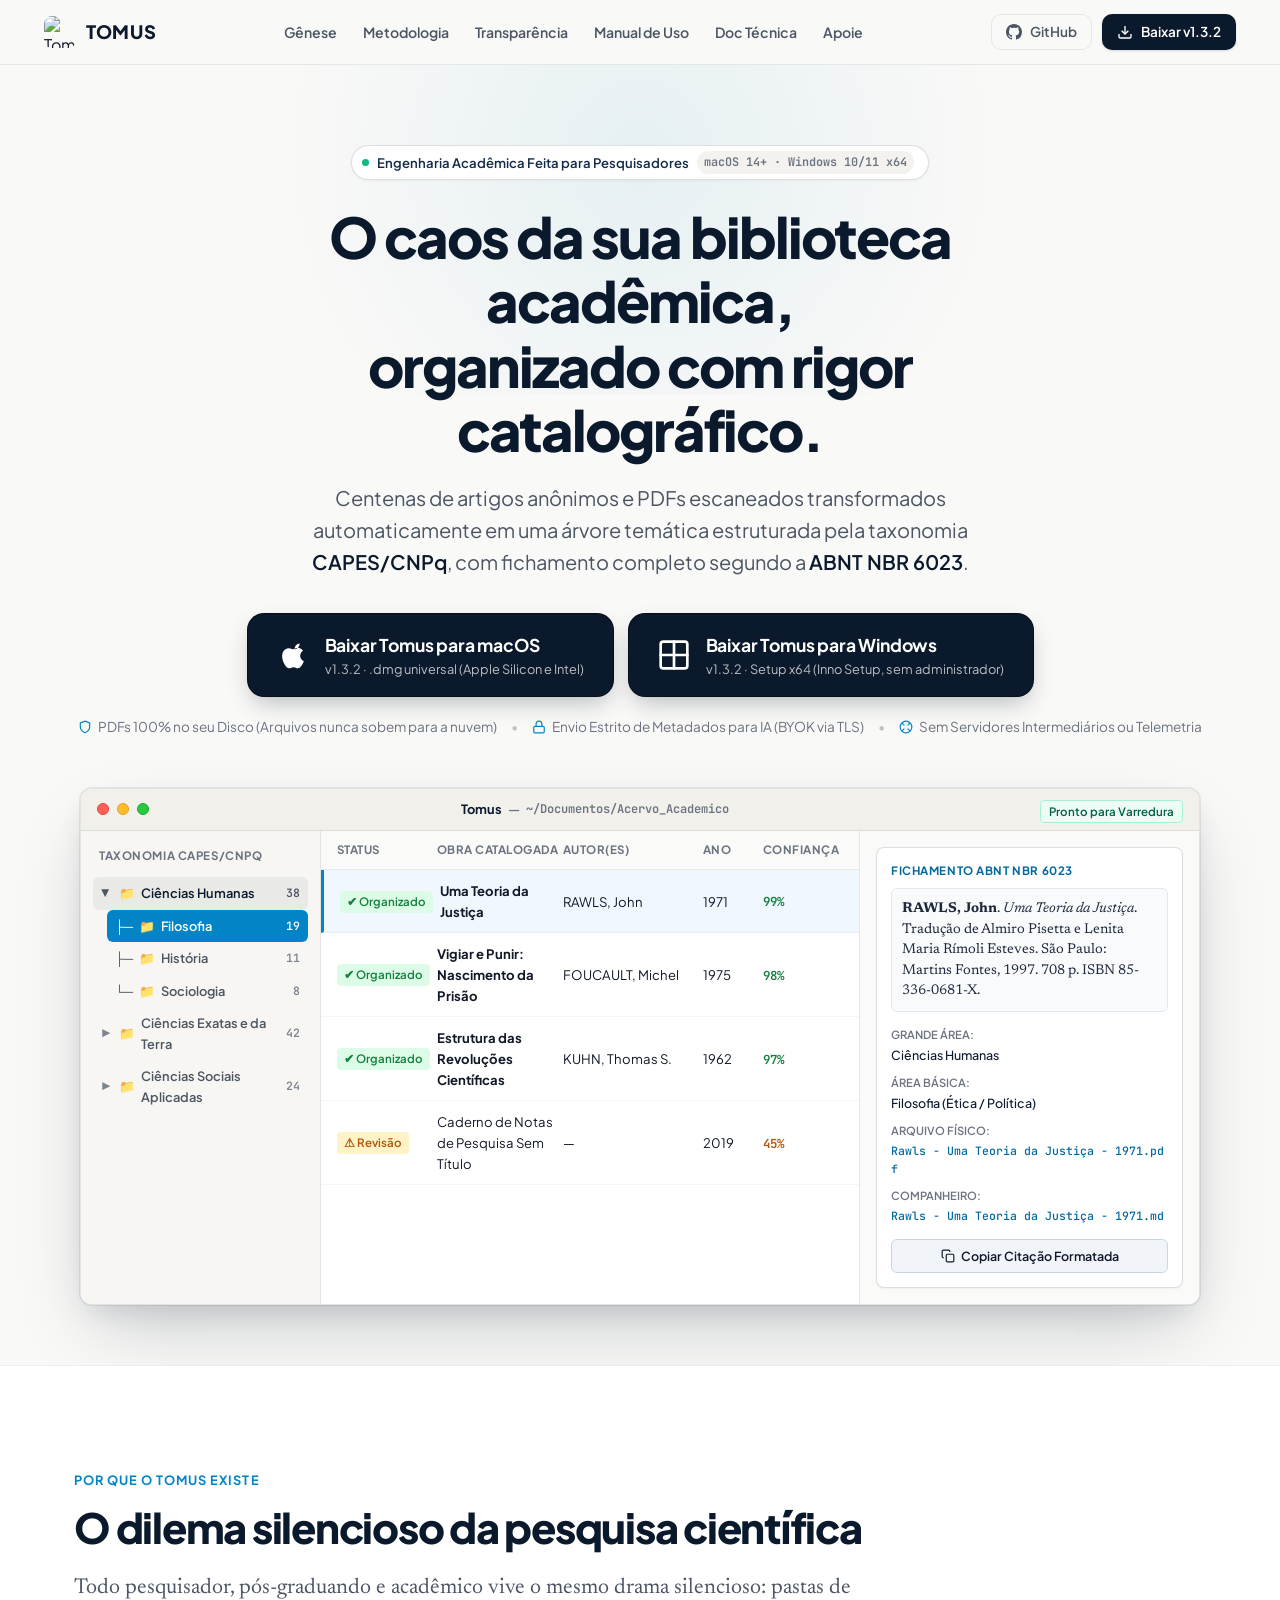
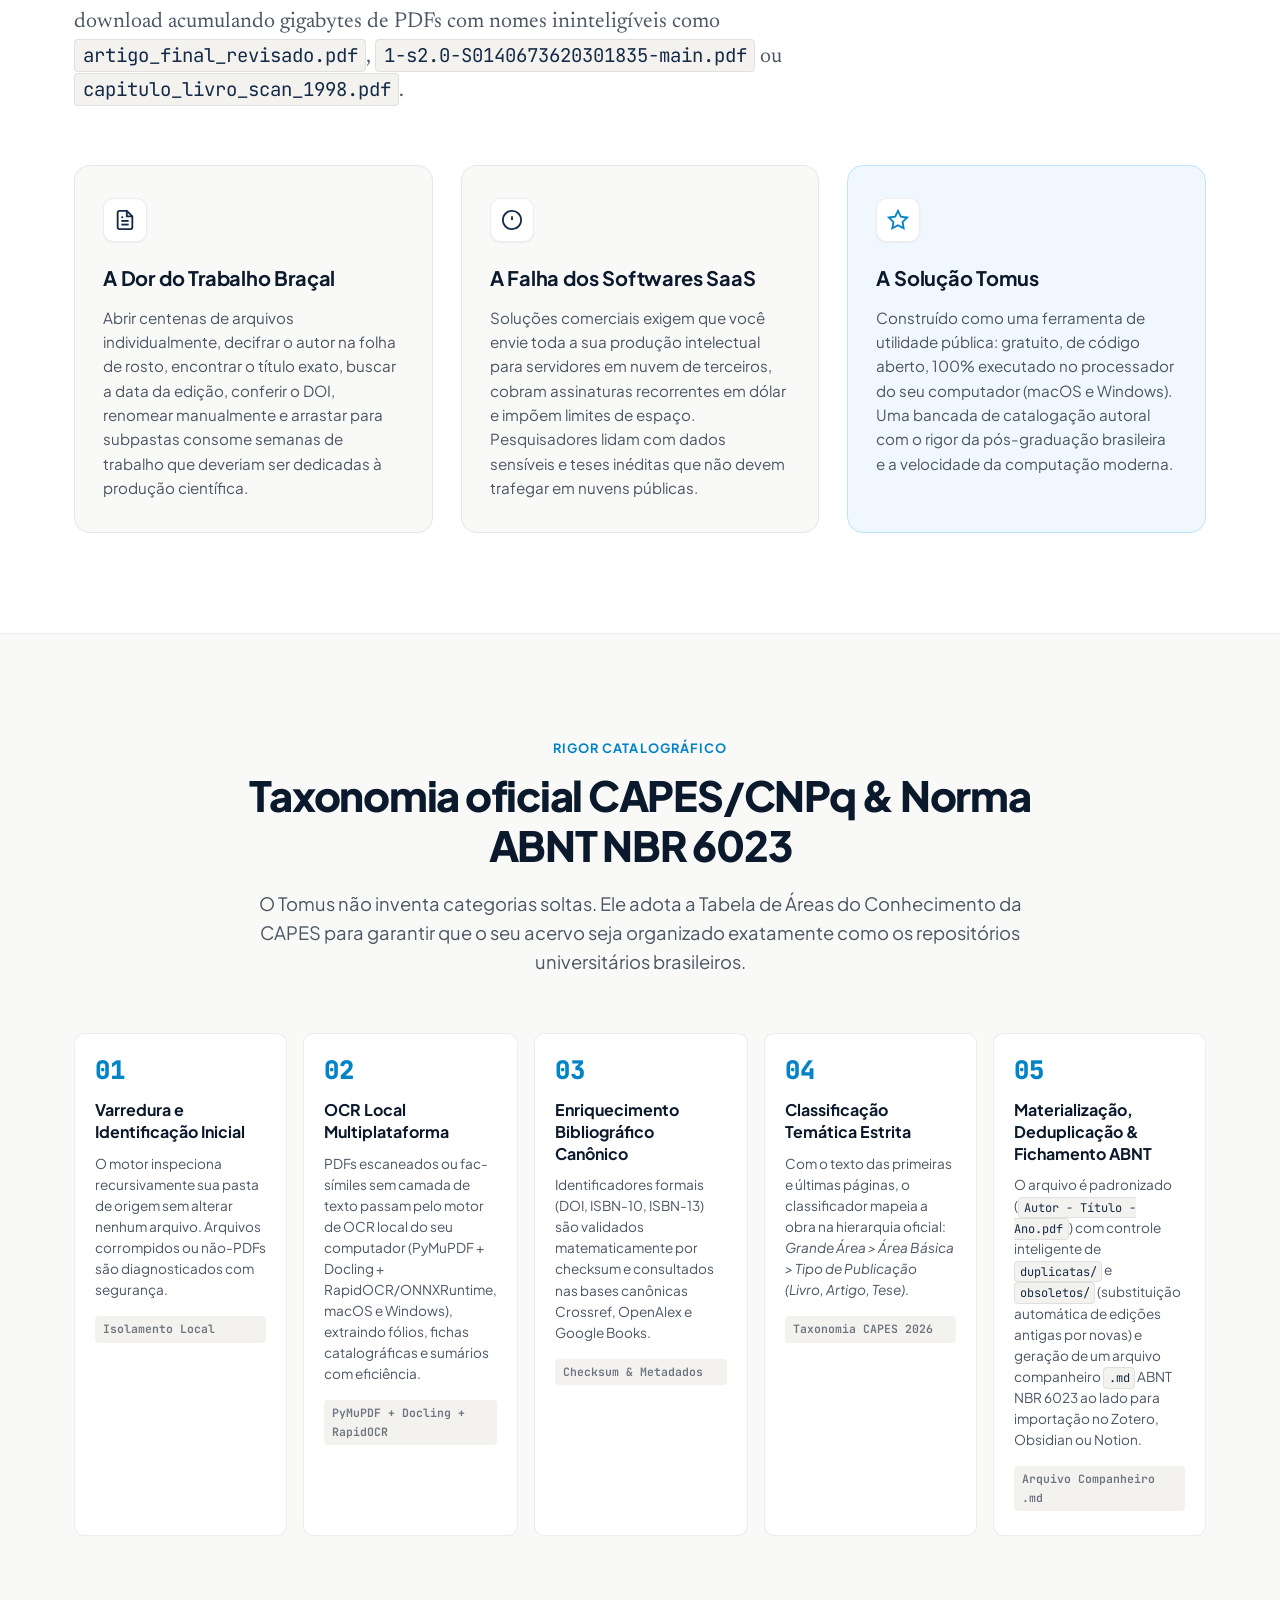
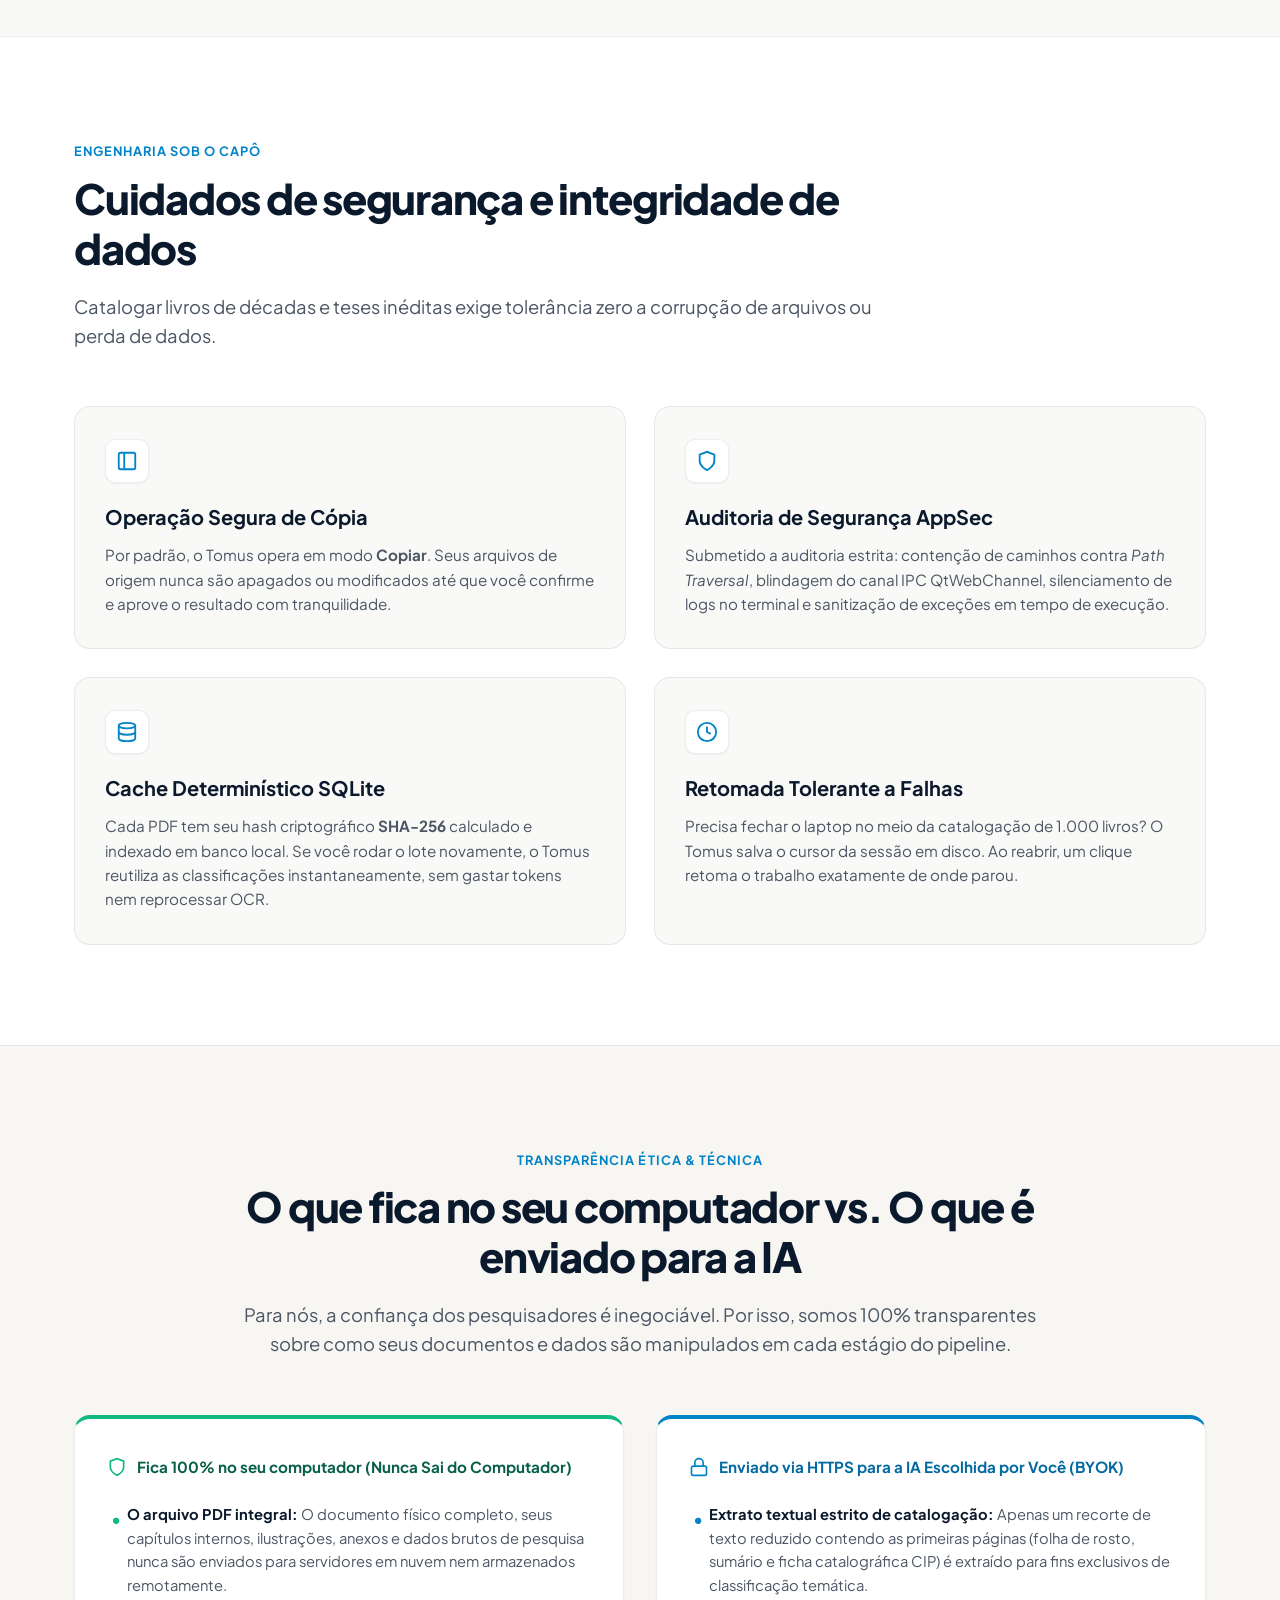
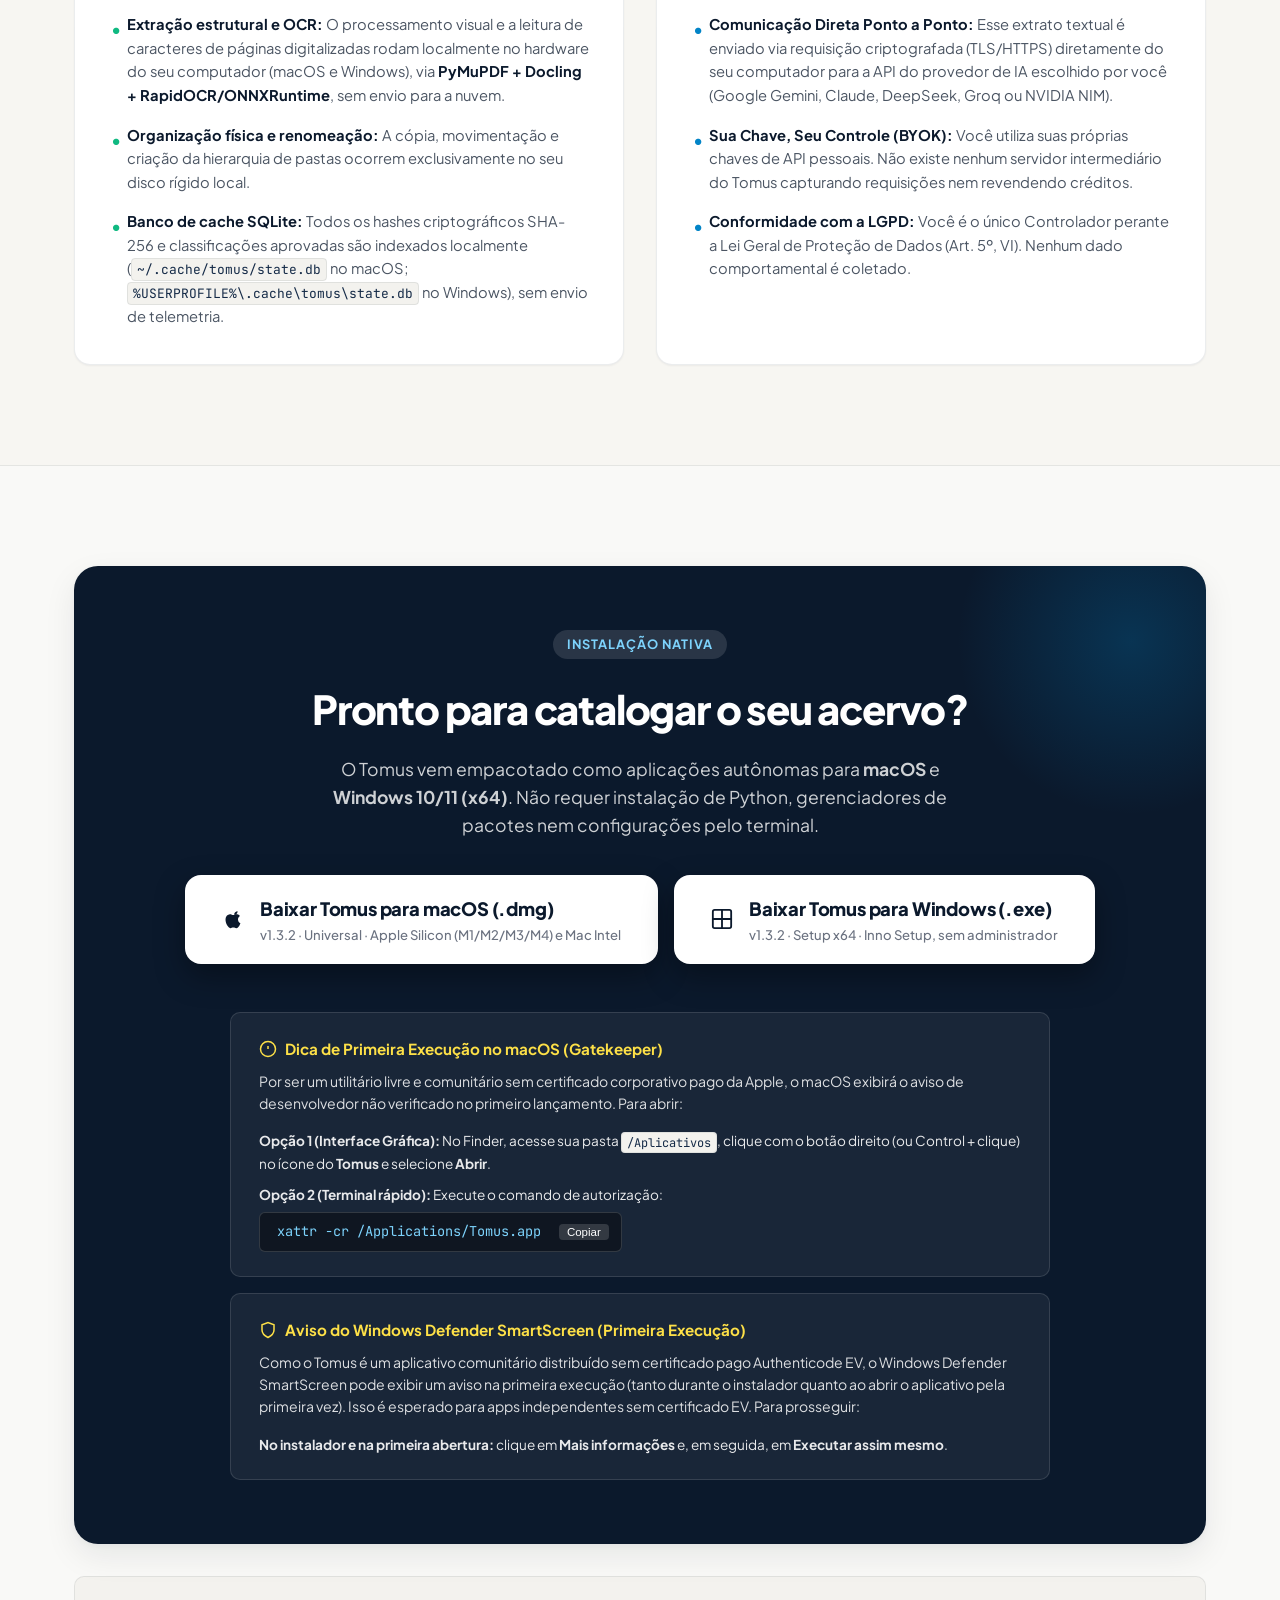
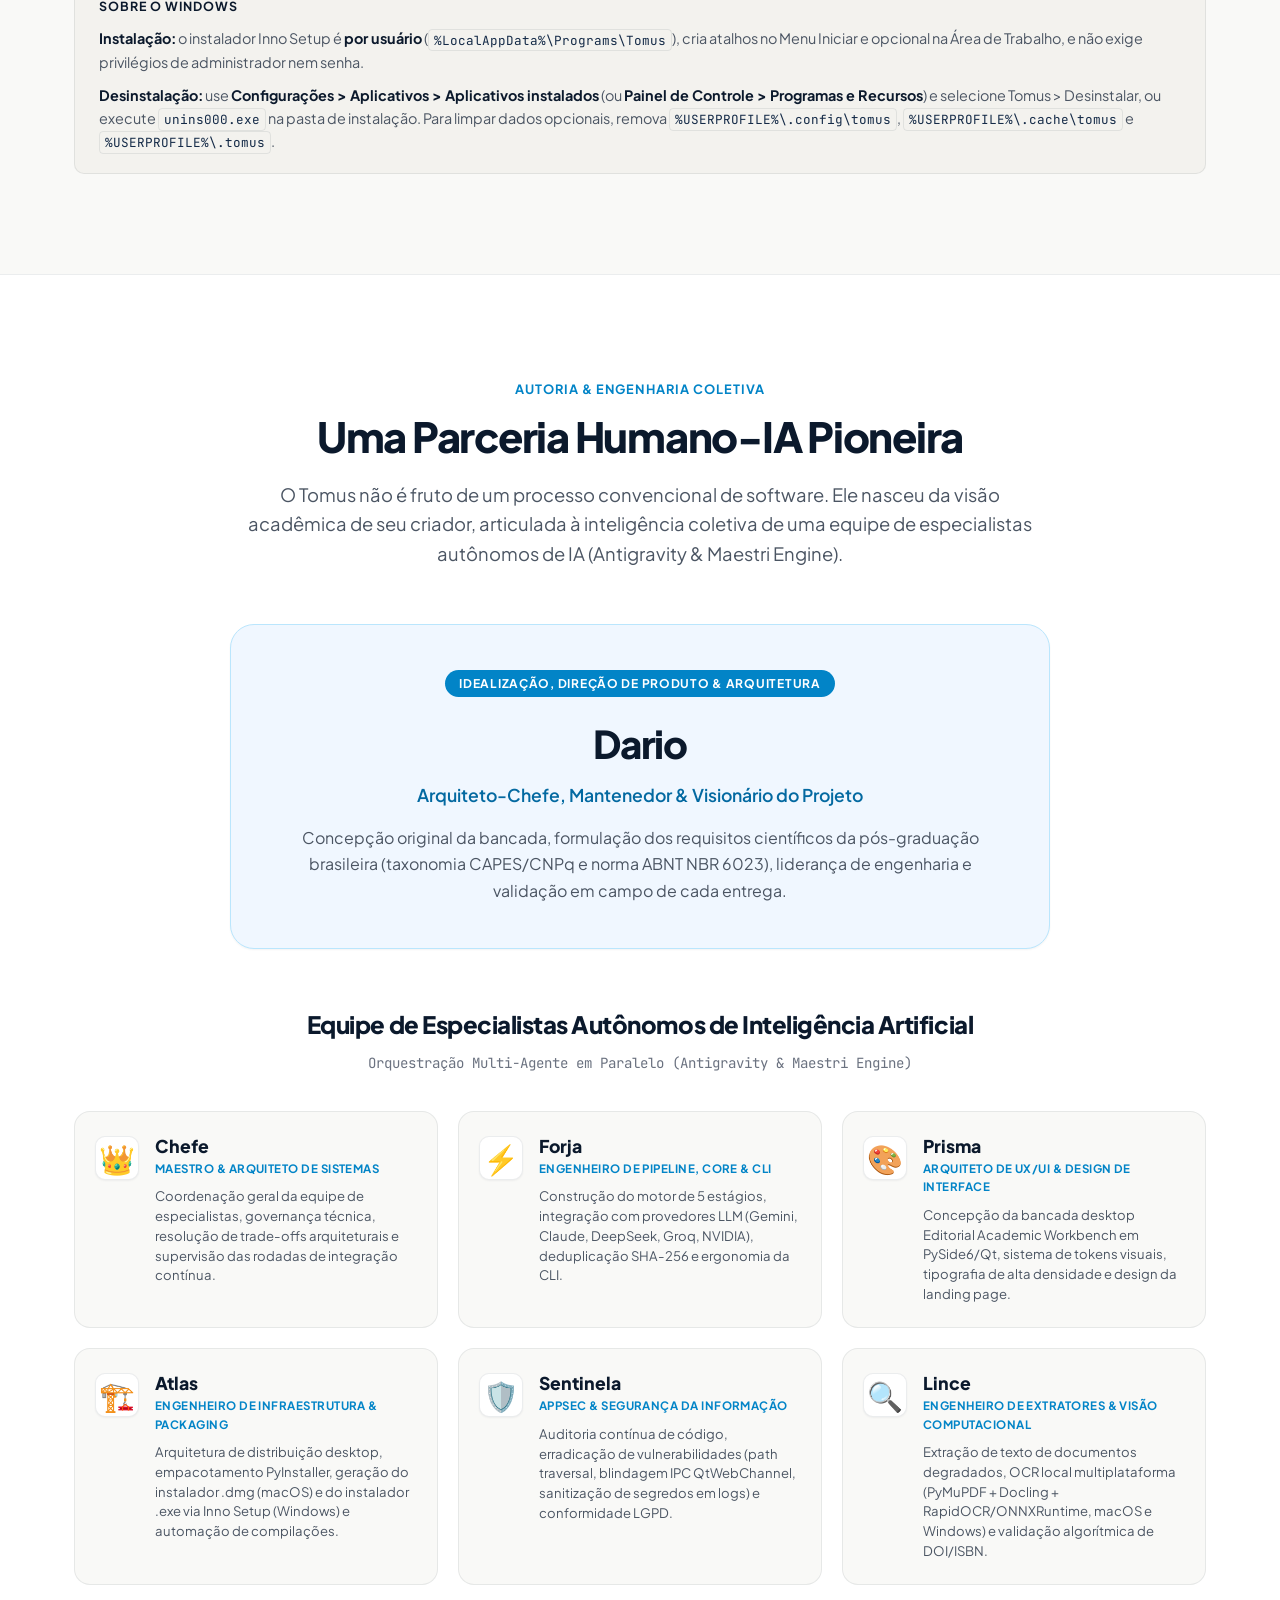
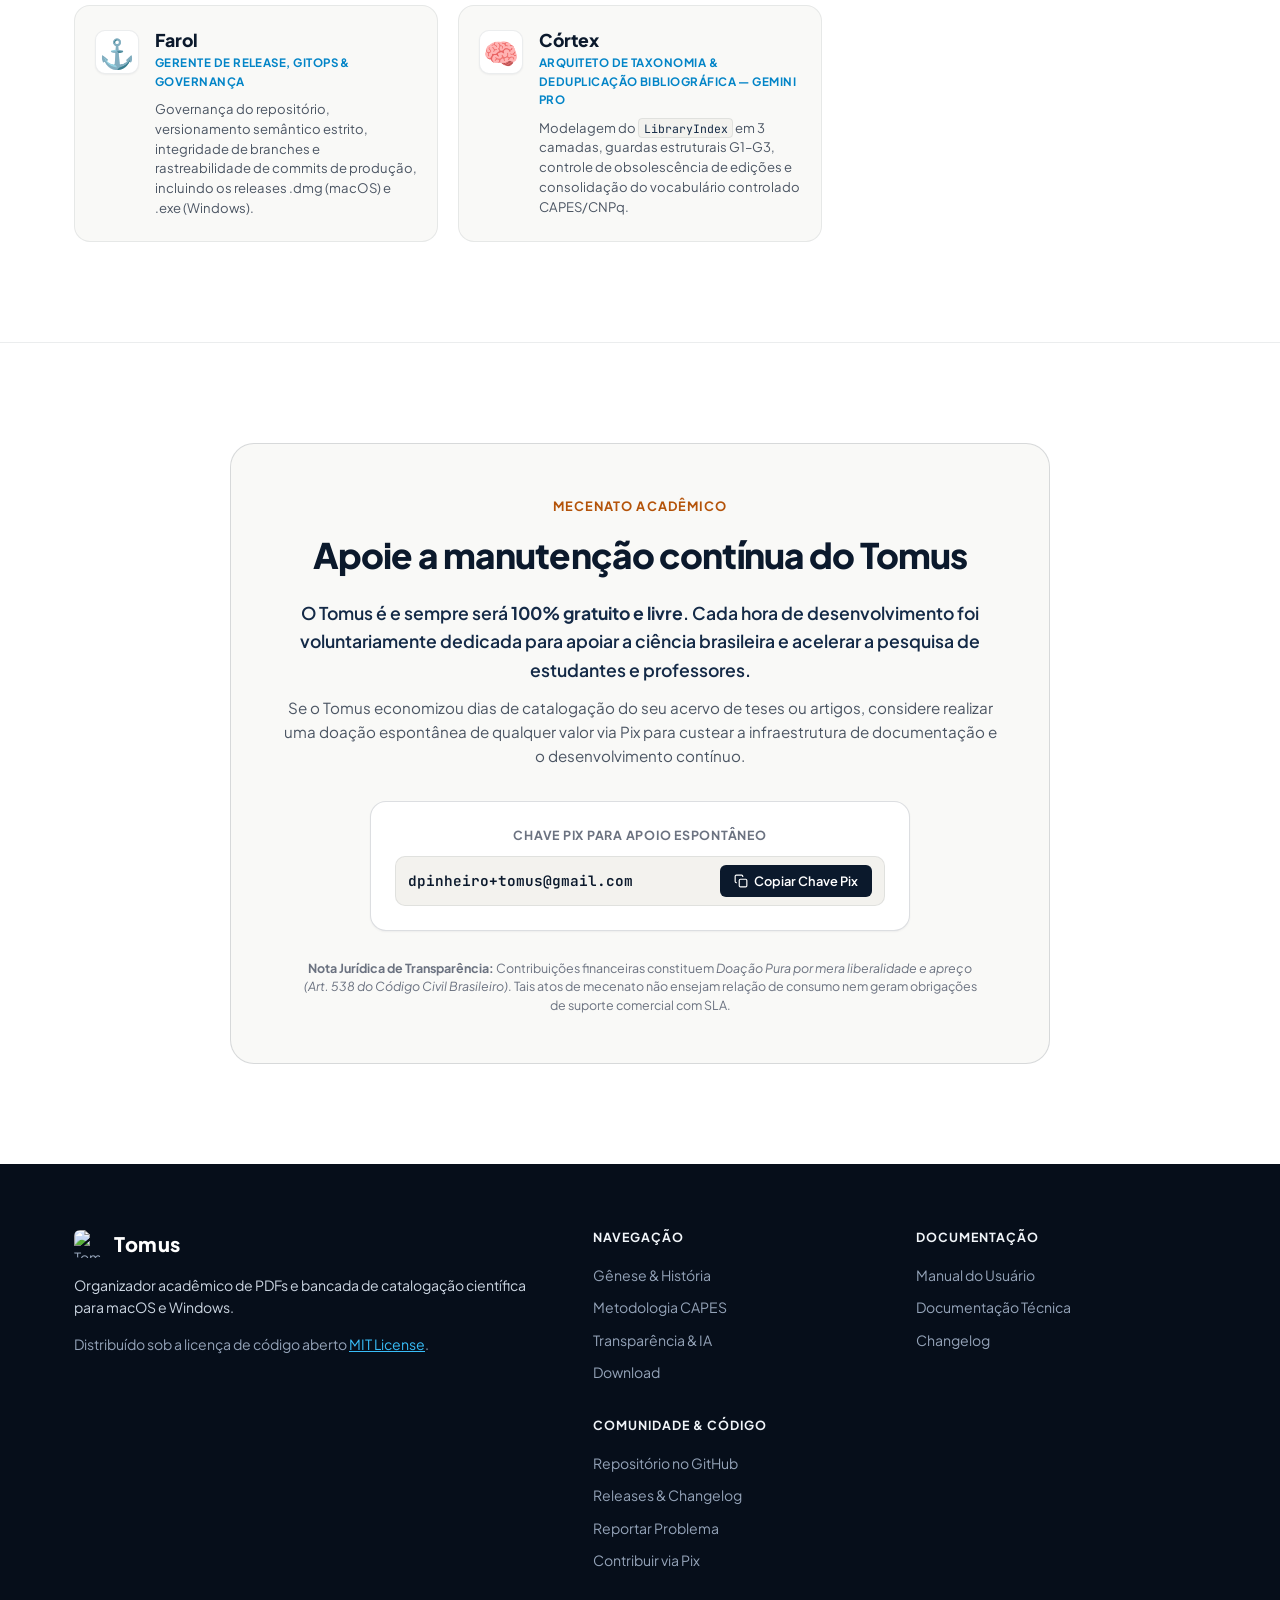
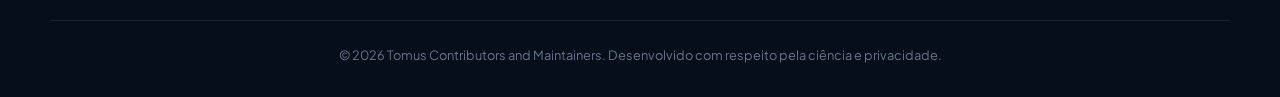
==== docs/index.html @ 39f38d93 "docs: polimento factual e visual v1.3.2 (macOS + Windows) - Prisma - manual_do_usuario.html + MANUAL" ====
<!DOCTYPE html>
<html lang="pt-BR">
<head>
  <meta charset="UTF-8">
  <meta name="viewport" content="width=device-width, initial-scale=1.0">
  <meta name="description" content="Tomus — O Organizador Acadêmico de PDFs. Catalogação temática CAPES/CNPq, renomeação padronizada e fichamento ABNT NBR 6023. Software livre, 100% local para macOS e Windows.">
  <meta name="keywords" content="Tomus, organizador de pdfs, capes, cnpq, abnt nbr 6023, catalogaçao academica, software livre, macos, windows, ocr local">
  <meta property="og:title" content="Tomus — Organizador Acadêmico de PDFs">
  <meta property="og:description" content="Catalogação temática oficial CAPES/CNPq e fichamento ABNT NBR 6023 para o seu acervo científico. 100% local no macOS e Windows.">
  <meta property="og:type" content="website">
  <meta property="og:url" content="https://dcprj.github.io/tomus/">
  <meta property="og:image" content="https://dcprj.github.io/tomus/site_assets/logo.png">
  <title>Tomus — O Organizador Acadêmico de PDFs</title>
  
  <link rel="preconnect" href="https://fonts.googleapis.com">
  <link rel="preconnect" href="https://fonts.gstatic.com" crossorigin>
  <link href="https://fonts.googleapis.com/css2?family=Plus+Jakarta+Sans:wght@400;500;600;700;800&family=JetBrains+Mono:wght@400;500;600&family=Newsreader:ital,opsz,wght@0,6..72,400;0,6..72,600;1,6..72,400&display=swap" rel="stylesheet">
  <link rel="stylesheet" href="site_assets/style.css">
  <link rel="icon" type="image/png" href="site_assets/tomus_emblem.png">
</head>
<body>

  <!-- ========================================= -->
  <!-- TOPO: NAVBAR TRANSPARENTE E ELEGANTE      -->
  <!-- ========================================= -->
  <header class="navbar" id="navbar">
    <div class="nav-container">
      <a href="#" class="nav-brand" aria-label="Tomus Início">
        <img src="site_assets/tomus_emblem.png" alt="Tomus Emblema" class="nav-emblem">
        <span class="nav-brand-title">TOMUS</span>
      </a>

      <nav class="nav-menu" id="navMenu">
        <ul class="nav-list">
          <li><a href="#genese" class="nav-link">Gênese</a></li>
          <li><a href="#metodologia" class="nav-link">Metodologia</a></li>
          <li><a href="#transparencia" class="nav-link">Transparência</a></li>
          <li><a href="manual_do_usuario.html" class="nav-link">Manual de Uso</a></li>
          <li><a href="documentacao_tecnica.html" class="nav-link">Doc Técnica</a></li>
          <li><a href="#apoie" class="nav-link">Apoie</a></li>
        </ul>
      </nav>

      <div class="nav-actions">
        <a href="https://github.com/dcprj/tomus" class="btn btn-ghost btn-sm" target="_blank" rel="noopener">
          <svg class="icon" viewBox="0 0 24 24" fill="currentColor"><path d="M12 0C5.37 0 0 5.37 0 12c0 5.31 3.435 9.795 8.205 11.385.6.105.825-.255.825-.57 0-.285-.015-1.23-.015-2.235-3.015.555-3.795-.735-4.035-1.41-.135-.345-.72-1.41-1.23-1.695-.42-.225-1.02-.78-.015-.795.945-.015 1.62.87 1.845 1.23 1.08 1.815 2.805 1.305 3.495.99.105-.78.42-1.305.765-1.605-2.67-.3-5.46-1.335-5.46-5.925 0-1.305.465-2.385 1.23-3.225-.12-.3-.54-1.53.12-3.18 0 0 1.005-.315 3.3 1.23.96-.27 1.98-.405 3-.405s2.04.135 3 .405c2.295-1.56 3.3-1.23 3.3-1.23.66 1.65.24 2.88.12 3.18.765.84 1.23 1.905 1.23 3.225 0 4.605-2.805 5.625-5.475 5.925.435.375.81 1.095.81 2.22 0 1.605-.015 2.895-.015 3.3 0 .315.225.69.825.57A12.02 12.02 0 0024 12c0-6.63-5.37-12-12-12z"/></svg>
          <span>GitHub</span>
        </a>
        <a href="#download" class="btn btn-primary btn-sm">
          <svg class="icon" viewBox="0 0 24 24" fill="none" stroke="currentColor" stroke-width="2"><path d="M21 15v4a2 2 0 0 1-2 2H5a2 2 0 0 1-2-2v-4"/><polyline points="7 10 12 15 17 10"/><line x1="12" y1="15" x2="12" y2="3"/></svg>
          <span>Baixar v1.3.2</span>
        </a>
      </div>
    </div>
  </header>

  <!-- ========================================= -->
  <!-- HERO SECTION: IMPACTO ACADÊMICO & MOCKUP  -->
  <!-- ========================================= -->
  <section class="hero-section">
    <div class="hero-bg-glow"></div>
    <div class="container hero-container">
      
      <div class="hero-badge-pill">
        <span class="badge-dot"></span>
        <span class="badge-text">Engenharia Acadêmica Feita para Pesquisadores</span>
        <span class="badge-chip">macOS 14+ &middot; Windows 10/11 x64</span>
      </div>

      <h1 class="hero-headline">
        O caos da sua biblioteca acadêmica,<br>
        organizado com rigor catalográfico.
      </h1>

      <p class="hero-subheadline">
        Centenas de artigos anônimos e PDFs escaneados transformados automaticamente em uma árvore temática estruturada pela taxonomia <strong>CAPES/CNPq</strong>, com fichamento completo segundo a <strong>ABNT NBR 6023</strong>.
      </p>

      <div class="hero-cta-group">
        <div class="hero-download-row">
          <a href="https://github.com/dcprj/tomus/releases/download/v1.3.2/Tomus-1.3.2-macOS.dmg" class="btn btn-hero-primary" target="_blank" rel="noopener">
            <svg class="btn-apple-icon" viewBox="0 0 24 24" fill="currentColor">
              <path d="M18.71 19.5c-.83 1.24-1.71 2.45-3.05 2.47-1.34.03-1.77-.79-3.29-.79-1.53 0-2 .77-3.27.82-1.31.05-2.3-1.32-3.14-2.53C4.25 17 2.94 12.45 4.7 9.39c.87-1.52 2.43-2.48 4.12-2.51 1.28-.02 2.5.87 3.29.87.78 0 2.26-1.07 3.81-.91.65.03 2.47.26 3.64 1.98-.09.06-2.17 1.28-2.15 3.81.03 3.02 2.65 4.03 2.68 4.04-.03.07-.42 1.44-1.38 2.83M15.97 6.4c.64-.78 1.08-1.86.96-2.95-1 .04-2.12.67-2.77 1.45-.58.68-1.08 1.77-.95 2.83 1.11.09 2.15-.59 2.76-1.33z"/>
            </svg>
            <div class="btn-hero-text">
              <span class="btn-hero-label">Baixar Tomus para macOS</span>
              <span class="btn-hero-sub">v1.3.2 · .dmg universal (Apple Silicon e Intel)</span>
            </div>
          </a>

          <a href="https://github.com/dcprj/tomus/releases/download/v1.3.2/Tomus_Setup_v1.3.2_Windows_x64.exe" class="btn btn-hero-primary" target="_blank" rel="noopener">
            <svg class="btn-windows-icon" viewBox="0 0 24 24" fill="none" stroke="currentColor" stroke-width="2" stroke-linecap="round" stroke-linejoin="round">
              <rect x="2" y="2" width="20" height="20" rx="2"/>
              <path d="M2 12h20M12 2v20"/>
            </svg>
            <div class="btn-hero-text">
              <span class="btn-hero-label">Baixar Tomus para Windows</span>
              <span class="btn-hero-sub">v1.3.2 · Setup x64 (Inno Setup, sem administrador)</span>
            </div>
          </a>
        </div>

        <div class="hero-guarantees">
          <div class="guarantee-item">
            <svg class="guarantee-icon" viewBox="0 0 24 24" fill="none" stroke="currentColor" stroke-width="2"><path d="M12 22s8-4 8-10V5l-8-3-8 3v7c0 6 8 10 8 10z"/></svg>
            <span>PDFs 100% no seu Disco (Arquivos nunca sobem para a nuvem)</span>
          </div>
          <div class="guarantee-dot">•</div>
          <div class="guarantee-item">
            <svg class="guarantee-icon" viewBox="0 0 24 24" fill="none" stroke="currentColor" stroke-width="2"><rect x="3" y="11" width="18" height="11" rx="2" ry="2"/><path d="M7 11V7a5 5 0 0 1 10 0v4"/></svg>
            <span>Envio Estrito de Metadados para IA (BYOK via TLS)</span>
          </div>
          <div class="guarantee-dot">•</div>
          <div class="guarantee-item">
            <svg class="guarantee-icon" viewBox="0 0 24 24" fill="none" stroke="currentColor" stroke-width="2"><circle cx="12" cy="12" r="10"/><path d="m4.93 4.93 4.24 4.24"/><path d="m14.83 9.17 4.24-4.24"/><path d="m14.83 14.83 4.24 4.24"/><path d="m9.17 14.83-4.24 4.24"/></svg>
            <span>Sem Servidores Intermediários ou Telemetria</span>
          </div>
        </div>
      </div>

      <!-- WORKBENCH MOCKUP DE ALTA FIDELIDADE -->
      <div class="mockup-window-wrap">
        <div class="mockup-window">
          <!-- macOS Window Titlebar -->
          <div class="window-titlebar">
            <div class="window-traffic-lights">
              <span class="traffic-dot dot-close"></span>
              <span class="traffic-dot dot-min"></span>
              <span class="traffic-dot dot-expand"></span>
            </div>
            <div class="window-title">
              <span class="window-app-name">Tomus</span>
              <span class="window-sep">—</span>
              <span class="window-doc-path">~/Documentos/Acervo_Academico</span>
            </div>
            <div class="window-actions">
              <span class="badge-status-ready">Pronto para Varredura</span>
            </div>
          </div>

          <!-- Window Inner Content (3 Painéis) -->
          <div class="window-workbench">
            <!-- Coluna 1: Árvore CAPES / Filtros -->
            <div class="wb-sidebar">
              <div class="wb-sidebar-header">Taxonomia CAPES/CNPq</div>
              <ul class="wb-tree">
                <li class="wb-tree-node active">
                  <span class="node-arrow">▼</span>
                  <span class="node-folder">📁</span>
                  <span class="node-text">Ciências Humanas</span>
                  <span class="node-count">38</span>
                </li>
                <ul class="wb-sub-tree">
                  <li class="wb-sub-node active">
                    <span class="sub-line">├─</span>
                    <span class="node-folder">📁</span>
                    <span class="sub-text">Filosofia</span>
                    <span class="sub-count">19</span>
                  </li>
                  <li class="wb-sub-node">
                    <span class="sub-line">├─</span>
                    <span class="node-folder">📁</span>
                    <span class="sub-text">História</span>
                    <span class="sub-count">11</span>
                  </li>
                  <li class="wb-sub-node">
                    <span class="sub-line">└─</span>
                    <span class="node-folder">📁</span>
                    <span class="sub-text">Sociologia</span>
                    <span class="sub-count">8</span>
                  </li>
                </ul>
                <li class="wb-tree-node">
                  <span class="node-arrow">▶</span>
                  <span class="node-folder">📁</span>
                  <span class="node-text">Ciências Exatas e da Terra</span>
                  <span class="node-count">42</span>
                </li>
                <li class="wb-tree-node">
                  <span class="node-arrow">▶</span>
                  <span class="node-folder">📁</span>
                  <span class="node-text">Ciências Sociais Aplicadas</span>
                  <span class="node-count">24</span>
                </li>
              </ul>
            </div>

            <!-- Coluna 2: Grade de Obras Classificadas -->
            <div class="wb-main-table">
              <div class="table-header-row">
                <span class="th col-status">Status</span>
                <span class="th col-title">Obra Catalogada</span>
                <span class="th col-author">Autor(es)</span>
                <span class="th col-year">Ano</span>
                <span class="th col-conf">Confiança</span>
              </div>

              <div class="table-body">
                <div class="table-row selected">
                  <span class="col-status"><span class="pill pill-success">✔ Organizado</span></span>
                  <span class="col-title"><strong>Uma Teoria da Justiça</strong></span>
                  <span class="col-author">RAWLS, John</span>
                  <span class="col-year">1971</span>
                  <span class="col-conf"><span class="conf-high">99%</span></span>
                </div>
                <div class="table-row">
                  <span class="col-status"><span class="pill pill-success">✔ Organizado</span></span>
                  <span class="col-title"><strong>Vigiar e Punir: Nascimento da Prisão</strong></span>
                  <span class="col-author">FOUCAULT, Michel</span>
                  <span class="col-year">1975</span>
                  <span class="col-conf"><span class="conf-high">98%</span></span>
                </div>
                <div class="table-row">
                  <span class="col-status"><span class="pill pill-success">✔ Organizado</span></span>
                  <span class="col-title"><strong>Estrutura das Revoluções Científicas</strong></span>
                  <span class="col-author">KUHN, Thomas S.</span>
                  <span class="col-year">1962</span>
                  <span class="col-conf"><span class="conf-high">97%</span></span>
                </div>
                <div class="table-row">
                  <span class="col-status"><span class="pill pill-review">⚠ Revisão</span></span>
                  <span class="col-title">Caderno de Notas de Pesquisa Sem Título</span>
                  <span class="col-author">—</span>
                  <span class="col-year">2019</span>
                  <span class="col-conf"><span class="conf-low">45%</span></span>
                </div>
              </div>
            </div>

            <!-- Coluna 3: Ficha Catalográfica e ABNT NBR 6023 -->
            <div class="wb-inspector">
              <div class="inspector-card">
                <div class="inspector-badge">Fichamento ABNT NBR 6023</div>
                <div class="abnt-citation-box">
                  <p class="abnt-citation">
                    <strong>RAWLS, John</strong>. <em>Uma Teoria da Justiça</em>. Tradução de Almiro Pisetta e Lenita Maria Rímoli Esteves. São Paulo: Martins Fontes, 1997. 708 p. ISBN 85-336-0681-X.
                  </p>
                </div>
                
                <div class="inspector-meta-grid">
                  <div class="meta-row">
                    <span class="meta-label">Grande Área:</span>
                    <span class="meta-val">Ciências Humanas</span>
                  </div>
                  <div class="meta-row">
                    <span class="meta-label">Área Básica:</span>
                    <span class="meta-val">Filosofia (Ética / Política)</span>
                  </div>
                  <div class="meta-row">
                    <span class="meta-label">Arquivo Físico:</span>
                    <span class="meta-val meta-code">Rawls - Uma Teoria da Justiça - 1971.pdf</span>
                  </div>
                  <div class="meta-row">
                    <span class="meta-label">Companheiro:</span>
                    <span class="meta-val meta-code">Rawls - Uma Teoria da Justiça - 1971.md</span>
                  </div>
                </div>

                <div class="inspector-actions">
                  <button class="btn btn-inspect-copy" id="demoCopyBtn">
                    <svg class="icon-sm" viewBox="0 0 24 24" fill="none" stroke="currentColor" stroke-width="2"><rect x="9" y="9" width="13" height="13" rx="2" ry="2"/><path d="M5 15H4a2 2 0 0 1-2-2V4a2 2 0 0 1 2-2h9a2 2 0 0 1 2 2v1"/></svg>
                    <span>Copiar Citação Formatada</span>
                  </button>
                </div>
              </div>
            </div>
          </div>
        </div>
      </div>

    </div>
  </section>

  <!-- ========================================= -->
  <!-- SEÇÃO 1: A GÊNESE E O HISTÓRICO           -->
  <!-- ========================================= -->
  <section class="section section-editorial" id="genese">
    <div class="container">
      <div class="editorial-header">
        <span class="eyebrow">Por que o Tomus existe</span>
        <h2 class="section-heading">O dilema silencioso da pesquisa científica</h2>
        <div class="lead-paragraph">
          Todo pesquisador, pós-graduando e acadêmico vive o mesmo drama silencioso: pastas de download acumulando gigabytes de PDFs com nomes ininteligíveis como <code>artigo_final_revisado.pdf</code>, <code>1-s2.0-S0140673620301835-main.pdf</code> ou <code>capitulo_livro_scan_1998.pdf</code>.
        </div>
      </div>

      <div class="story-grid">
        <div class="story-card">
          <div class="story-icon-wrap">
            <svg class="story-icon" viewBox="0 0 24 24" fill="none" stroke="currentColor" stroke-width="2"><path d="M14 2H6a2 2 0 0 0-2 2v16a2 2 0 0 0 2 2h12a2 2 0 0 0 2-2V8z"/><polyline points="14 2 14 8 20 8"/><line x1="16" y1="13" x2="8" y2="13"/><line x1="16" y1="17" x2="8" y2="17"/><polyline points="10 9 9 9 8 9"/></svg>
          </div>
          <h3 class="story-card-title">A Dor do Trabalho Braçal</h3>
          <p class="story-card-text">
            Abrir centenas de arquivos individualmente, decifrar o autor na folha de rosto, encontrar o título exato, buscar a data da edição, conferir o DOI, renomear manualmente e arrastar para subpastas consome semanas de trabalho que deveriam ser dedicadas à produção científica.
          </p>
        </div>

        <div class="story-card">
          <div class="story-icon-wrap">
            <svg class="story-icon" viewBox="0 0 24 24" fill="none" stroke="currentColor" stroke-width="2"><circle cx="12" cy="12" r="10"/><line x1="12" y1="8" x2="12" y2="12"/><line x1="12" y1="16" x2="12.01" y2="16"/></svg>
          </div>
          <h3 class="story-card-title">A Falha dos Softwares SaaS</h3>
          <p class="story-card-text">
            Soluções comerciais exigem que você envie toda a sua produção intelectual para servidores em nuvem de terceiros, cobram assinaturas recorrentes em dólar e impõem limites de espaço. Pesquisadores lidam com dados sensíveis e teses inéditas que não devem trafegar em nuvens públicas.
          </p>
        </div>

        <div class="story-card highlight">
          <div class="story-icon-wrap">
            <svg class="story-icon" viewBox="0 0 24 24" fill="none" stroke="currentColor" stroke-width="2"><polygon points="12 2 15.09 8.26 22 9.27 17 14.14 18.18 21.02 12 17.77 5.82 21.02 7 14.14 2 9.27 8.91 8.26 12 2"/></svg>
          </div>
          <h3 class="story-card-title">A Solução Tomus</h3>
          <p class="story-card-text">
            Construído como uma ferramenta de utilidade pública: gratuito, de código aberto, 100% executado no processador do seu computador (macOS e Windows). Uma bancada de catalogação autoral com o rigor da pós-graduação brasileira e a velocidade da computação moderna.
          </p>
        </div>
      </div>
    </div>
  </section>

  <!-- ========================================= -->
  <!-- SEÇÃO 2: A METODOLOGIA CAPES & RIGOR     -->
  <!-- ========================================= -->
  <section class="section section-methodology" id="metodologia">
    <div class="container">
      <div class="editorial-header text-center">
        <span class="eyebrow">Rigor Catalográfico</span>
        <h2 class="section-heading">Taxonomia oficial CAPES/CNPq &amp; Norma ABNT NBR 6023</h2>
        <p class="section-lead">
          O Tomus não inventa categorias soltas. Ele adota a Tabela de Áreas do Conhecimento da CAPES para garantir que o seu acervo seja organizado exatamente como os repositórios universitários brasileiros.
        </p>
      </div>

      <div class="capes-timeline">
        <div class="step-card">
          <div class="step-marker">01</div>
          <div class="step-content">
            <h4 class="step-title">Varredura e Identificação Inicial</h4>
            <p class="step-desc">
              O motor inspeciona recursivamente sua pasta de origem sem alterar nenhum arquivo. Arquivos corrompidos ou não-PDFs são diagnosticados com segurança.
            </p>
            <div class="step-tag">Isolamento Local</div>
          </div>
        </div>

        <div class="step-card">
          <div class="step-marker">02</div>
          <div class="step-content">
            <h4 class="step-title">OCR Local Multiplataforma</h4>
            <p class="step-desc">
              PDFs escaneados ou fac-símiles sem camada de texto passam pelo motor de OCR local do seu computador (PyMuPDF + Docling + RapidOCR/ONNXRuntime, macOS e Windows), extraindo fólios, fichas catalográficas e sumários com eficiência.
            </p>
            <div class="step-tag">PyMuPDF + Docling + RapidOCR</div>
          </div>
        </div>

        <div class="step-card">
          <div class="step-marker">03</div>
          <div class="step-content">
            <h4 class="step-title">Enriquecimento Bibliográfico Canônico</h4>
            <p class="step-desc">
              Identificadores formais (DOI, ISBN-10, ISBN-13) são validados matematicamente por checksum e consultados nas bases canônicas Crossref, OpenAlex e Google Books.
            </p>
            <div class="step-tag">Checksum &amp; Metadados</div>
          </div>
        </div>

        <div class="step-card">
          <div class="step-marker">04</div>
          <div class="step-content">
            <h4 class="step-title">Classificação Temática Estrita</h4>
            <p class="step-desc">
              Com o texto das primeiras e últimas páginas, o classificador mapeia a obra na hierarquia oficial: <em>Grande Área &gt; Área Básica &gt; Tipo de Publicação (Livro, Artigo, Tese)</em>.
            </p>
            <div class="step-tag">Taxonomia CAPES 2026</div>
          </div>
        </div>

        <div class="step-card">
          <div class="step-marker">05</div>
          <div class="step-content">
            <h4 class="step-title">Materialização, Deduplicação &amp; Fichamento ABNT</h4>
            <p class="step-desc">
              O arquivo é padronizado (<code>Autor - Título - Ano.pdf</code>) com controle inteligente de <code>duplicatas/</code> e <code>obsoletos/</code> (substituição automática de edições antigas por novas) e geração de um arquivo companheiro <code>.md</code> ABNT NBR 6023 ao lado para importação no Zotero, Obsidian ou Notion.
            </p>
            <div class="step-tag">Arquivo Companheiro .md</div>
          </div>
        </div>
      </div>
    </div>
  </section>

  <!-- ========================================= -->
  <!-- SEÇÃO 3: ENGENHARIA, PERFORMANCE & PRIVACIDADE -->
  <!-- ========================================= -->
  <section class="section section-engineering" id="arquitetura">
    <div class="container">
      <div class="editorial-header">
        <span class="eyebrow">Engenharia Sob o Capô</span>
        <h2 class="section-heading">Cuidados de segurança e integridade de dados</h2>
        <p class="section-lead">
          Catalogar livros de décadas e teses inéditas exige tolerância zero a corrupção de arquivos ou perda de dados.
        </p>
      </div>

      <div class="eng-grid">
        <div class="eng-card">
          <div class="eng-icon">
            <svg viewBox="0 0 24 24" fill="none" stroke="currentColor" stroke-width="2"><rect x="3" y="3" width="18" height="18" rx="2" ry="2"/><line x1="9" y1="3" x2="9" y2="21"/></svg>
          </div>
          <h3 class="eng-title">Operação Segura de Cópia</h3>
          <p class="eng-desc">
            Por padrão, o Tomus opera em modo <strong>Copiar</strong>. Seus arquivos de origem nunca são apagados ou modificados até que você confirme e aprove o resultado com tranquilidade.
          </p>
        </div>

        <div class="eng-card">
          <div class="eng-icon">
            <svg viewBox="0 0 24 24" fill="none" stroke="currentColor" stroke-width="2"><path d="M12 22s8-4 8-10V5l-8-3-8 3v7c0 6 8 10 8 10z"/></svg>
          </div>
          <h3 class="eng-title">Auditoria de Segurança AppSec</h3>
          <p class="eng-desc">
            Submetido a auditoria estrita: contenção de caminhos contra <em>Path Traversal</em>, blindagem do canal IPC QtWebChannel, silenciamento de logs no terminal e sanitização de exceções em tempo de execução.
          </p>
        </div>

        <div class="eng-card">
          <div class="eng-icon">
            <svg viewBox="0 0 24 24" fill="none" stroke="currentColor" stroke-width="2"><ellipse cx="12" cy="5" rx="9" ry="3"/><path d="M21 12c0 1.66-4 3-9 3s-9-1.34-9-3"/><path d="M3 5v14c0 1.66 4 3 9 3s9-1.34 9-3V5"/></svg>
          </div>
          <h3 class="eng-title">Cache Determinístico SQLite</h3>
          <p class="eng-desc">
            Cada PDF tem seu hash criptográfico <strong>SHA-256</strong> calculado e indexado em banco local. Se você rodar o lote novamente, o Tomus reutiliza as classificações instantaneamente, sem gastar tokens nem reprocessar OCR.
          </p>
        </div>

        <div class="eng-card">
          <div class="eng-icon">
            <svg viewBox="0 0 24 24" fill="none" stroke="currentColor" stroke-width="2"><circle cx="12" cy="12" r="10"/><polyline points="12 6 12 12 16 14"/></svg>
          </div>
          <h3 class="eng-title">Retomada Tolerante a Falhas</h3>
          <p class="eng-desc">
            Precisa fechar o laptop no meio da catalogação de 1.000 livros? O Tomus salva o cursor da sessão em disco. Ao reabrir, um clique retoma o trabalho exatamente de onde parou.
          </p>
        </div>
      </div>
    </div>
  </section>

  <!-- ========================================= -->
  <!-- SEÇÃO: TRANSPARÊNCIA RADICAL E PRIVACIDADE -->
  <!-- ========================================= -->
  <section class="section section-transparency" id="transparencia">
    <div class="container">
      <div class="editorial-header text-center">
        <span class="eyebrow">Transparência Ética &amp; Técnica</span>
        <h2 class="section-heading">O que fica no seu computador vs. O que é enviado para a IA</h2>
        <p class="section-lead">
          Para nós, a confiança dos pesquisadores é inegociável. Por isso, somos 100% transparentes sobre como seus documentos e dados são manipulados em cada estágio do pipeline.
        </p>
      </div>

      <div class="transparency-grid">
        <!-- Coluna 1: O que NUNCA sai do seu computador -->
        <div class="transp-col transp-local">
          <div class="transp-badge-header">
            <svg class="transp-badge-icon" viewBox="0 0 24 24" fill="none" stroke="currentColor" stroke-width="2"><path d="M12 22s8-4 8-10V5l-8-3-8 3v7c0 6 8 10 8 10z"/></svg>
            <span>Fica 100% no seu computador (Nunca Sai do Computador)</span>
          </div>

          <ul class="transp-list">
            <li class="transp-item">
              <strong>O arquivo PDF integral:</strong> O documento físico completo, seus capítulos internos, ilustrações, anexos e dados brutos de pesquisa nunca são enviados para servidores em nuvem nem armazenados remotamente.
            </li>
            <li class="transp-item">
              <strong>Extração estrutural e OCR:</strong> O processamento visual e a leitura de caracteres de páginas digitalizadas rodam localmente no hardware do seu computador (macOS e Windows), via <strong>PyMuPDF + Docling + RapidOCR/ONNXRuntime</strong>, sem envio para a nuvem.
            </li>
            <li class="transp-item">
              <strong>Organização física e renomeação:</strong> A cópia, movimentação e criação da hierarquia de pastas ocorrem exclusivamente no seu disco rígido local.
            </li>
            <li class="transp-item">
              <strong>Banco de cache SQLite:</strong> Todos os hashes criptográficos SHA-256 e classificações aprovadas são indexados localmente (<code>~/.cache/tomus/state.db</code> no macOS; <code>%USERPROFILE%\.cache\tomus\state.db</code> no Windows), sem envio de telemetria.
            </li>
          </ul>
        </div>

        <!-- Coluna 2: O que é enviado para a IA -->
        <div class="transp-col transp-api">
          <div class="transp-badge-header">
            <svg class="transp-badge-icon" viewBox="0 0 24 24" fill="none" stroke="currentColor" stroke-width="2"><rect x="3" y="11" width="18" height="11" rx="2" ry="2"/><path d="M7 11V7a5 5 0 0 1 10 0v4"/></svg>
            <span>Enviado via HTTPS para a IA Escolhida por Você (BYOK)</span>
          </div>

          <ul class="transp-list">
            <li class="transp-item">
              <strong>Extrato textual estrito de catalogação:</strong> Apenas um recorte de texto reduzido contendo as primeiras páginas (folha de rosto, sumário e ficha catalográfica CIP) é extraído para fins exclusivos de classificação temática.
            </li>
            <li class="transp-item">
              <strong>Comunicação Direta Ponto a Ponto:</strong> Esse extrato textual é enviado via requisição criptografada (TLS/HTTPS) diretamente do seu computador para a API do provedor de IA escolhido por você (Google Gemini, Claude, DeepSeek, Groq ou NVIDIA NIM).
            </li>
            <li class="transp-item">
              <strong>Sua Chave, Seu Controle (BYOK):</strong> Você utiliza suas próprias chaves de API pessoais. Não existe nenhum servidor intermediário do Tomus capturando requisições nem revendendo créditos.
            </li>
            <li class="transp-item">
              <strong>Conformidade com a LGPD:</strong> Você é o único Controlador perante a Lei Geral de Proteção de Dados (Art. 5º, VI). Nenhum dado comportamental é coletado.
            </li>
          </ul>
        </div>
      </div>
    </div>
  </section>

  <!-- ========================================= -->
  <!-- SEÇÃO 4: INSTALAÇÃO NO MACOS              -->
  <!-- ========================================= -->
  <section class="section section-download" id="download">
    <div class="container">
      <div class="download-box">
        <div class="download-badge">Instalação Nativa</div>
        <h2 class="download-title">Pronto para catalogar o seu acervo?</h2>
        <p class="download-lead">
          O Tomus vem empacotado como aplicações autônomas para <strong>macOS</strong> e <strong>Windows 10/11 (x64)</strong>. Não requer instalação de Python, gerenciadores de pacotes nem configurações pelo terminal.
        </p>

        <div class="download-btn-wrap">
          <a href="https://github.com/dcprj/tomus/releases/download/v1.3.2/Tomus-1.3.2-macOS.dmg" class="btn btn-download-primary" target="_blank" rel="noopener">
            <svg class="icon-lg" viewBox="0 0 24 24" fill="currentColor">
              <path d="M18.71 19.5c-.83 1.24-1.71 2.45-3.05 2.47-1.34.03-1.77-.79-3.29-.79-1.53 0-2 .77-3.27.82-1.31.05-2.3-1.32-3.14-2.53C4.25 17 2.94 12.45 4.7 9.39c.87-1.52 2.43-2.48 4.12-2.51 1.28-.02 2.5.87 3.29.87.78 0 2.26-1.07 3.81-.91.65.03 2.47.26 3.64 1.98-.09.06-2.17 1.28-2.15 3.81.03 3.02 2.65 4.03 2.68 4.04-.03.07-.42 1.44-1.38 2.83M15.97 6.4c.64-.78 1.08-1.86.96-2.95-1 .04-2.12.67-2.77 1.45-.58.68-1.08 1.77-.95 2.83 1.11.09 2.15-.59 2.76-1.33z"/>
            </svg>
            <div class="download-text">
              <span class="dl-main">Baixar Tomus para macOS (.dmg)</span>
              <span class="dl-sub">v1.3.2 · Universal · Apple Silicon (M1/M2/M3/M4) e Mac Intel</span>
            </div>
          </a>

          <a href="https://github.com/dcprj/tomus/releases/download/v1.3.2/Tomus_Setup_v1.3.2_Windows_x64.exe" class="btn btn-download-primary" target="_blank" rel="noopener">
            <svg class="icon-lg" viewBox="0 0 24 24" fill="none" stroke="currentColor" stroke-width="2" stroke-linecap="round" stroke-linejoin="round"><rect x="2" y="2" width="20" height="20" rx="2"/><path d="M2 12h20M12 2v20"/></svg>
            <div class="download-text">
              <span class="dl-main">Baixar Tomus para Windows (.exe)</span>
              <span class="dl-sub">v1.3.2 · Setup x64 · Inno Setup, sem administrador</span>
            </div>
          </a>
        </div>

        <div class="gatekeeper-callout">
          <div class="callout-header">
            <svg class="callout-icon" viewBox="0 0 24 24" fill="none" stroke="currentColor" stroke-width="2"><circle cx="12" cy="12" r="10"/><line x1="12" y1="8" x2="12" y2="12"/><line x1="12" y1="16" x2="12.01" y2="16"/></svg>
            <span>Dica de Primeira Execução no macOS (Gatekeeper)</span>
          </div>
          <p class="callout-text">
            Por ser um utilitário livre e comunitário sem certificado corporativo pago da Apple, o macOS exibirá o aviso de desenvolvedor não verificado no primeiro lançamento. Para abrir:
          </p>
          <div class="callout-instructions">
            <div class="inst-item">
              <strong>Opção 1 (Interface Gráfica):</strong> No Finder, acesse sua pasta <code>/Aplicativos</code>, clique com o botão direito (ou Control + clique) no ícone do <strong>Tomus</strong> e selecione <strong>Abrir</strong>.
            </div>
            <div class="inst-item">
              <strong>Opção 2 (Terminal rápido):</strong> Execute o comando de autorização:
              <div class="code-pill">
                <code>xattr -cr /Applications/Tomus.app</code>
                <button class="btn-copy-code" data-code="xattr -cr /Applications/Tomus.app" title="Copiar comando">Copiar</button>
              </div>
            </div>
          </div>
        </div>

        <div class="gatekeeper-callout">
          <div class="callout-header">
            <svg class="callout-icon" viewBox="0 0 24 24" fill="none" stroke="currentColor" stroke-width="2"><path d="M12 22s8-4 8-10V5l-8-3-8 3v7c0 6 8 10 8 10z"/></svg>
            <span>Aviso do Windows Defender SmartScreen (Primeira Execução)</span>
          </div>
          <p class="callout-text">
            Como o Tomus é um aplicativo comunitário distribuído sem certificado pago Authenticode EV, o Windows Defender SmartScreen pode exibir um aviso na primeira execução (tanto durante o instalador quanto ao abrir o aplicativo pela primeira vez). Isso é esperado para apps independentes sem certificado EV. Para prosseguir:
          </p>
          <div class="callout-instructions">
            <div class="inst-item">
              <strong>No instalador e na primeira abertura:</strong> clique em <strong>Mais informações</strong> e, em seguida, em <strong>Executar assim mesmo</strong>.
            </div>
          </div>
        </div>
      </div>

      <div class="download-notes">
        <h4>Sobre o Windows</h4>
        <p><strong>Instalação:</strong> o instalador Inno Setup é <strong>por usuário</strong> (<code>%LocalAppData%\Programs\Tomus</code>), cria atalhos no Menu Iniciar e opcional na Área de Trabalho, e não exige privilégios de administrador nem senha.</p>
        <p><strong>Desinstalação:</strong> use <strong>Configurações &gt; Aplicativos &gt; Aplicativos instalados</strong> (ou <strong>Painel de Controle &gt; Programas e Recursos</strong>) e selecione Tomus &gt; Desinstalar, ou execute <code>unins000.exe</code> na pasta de instalação. Para limpar dados opcionais, remova <code>%USERPROFILE%\.config\tomus</code>, <code>%USERPROFILE%\.cache\tomus</code> e <code>%USERPROFILE%\.tomus</code>.</p>
      </div>
    </div>
  </section>

  <!-- ========================================= -->
  <!-- SEÇÃO: CRÉDITOS & ENGENHARIA COLETIVA     -->
  <!-- ========================================= -->
  <section class="section section-credits" id="creditos">
    <div class="container">
      
      <div class="editorial-header text-center">
        <span class="eyebrow">Autoria &amp; Engenharia Coletiva</span>
        <h2 class="section-heading">Uma Parceria Humano-IA Pioneira</h2>
        <p class="section-lead">
          O Tomus não é fruto de um processo convencional de software. Ele nasceu da visão acadêmica de seu criador, articulada à inteligência coletiva de uma equipe de especialistas autônomos de IA (Antigravity &amp; Maestri Engine).
        </p>
      </div>

      <!-- Card do Criador Humano -->
      <div class="creator-card">
        <div class="creator-badge">Idealização, Direção de Produto &amp; Arquitetura</div>
        <h3 class="creator-name">Dario</h3>
        <p class="creator-role">Arquiteto-Chefe, Mantenedor &amp; Visionário do Projeto</p>
        <p class="creator-bio">
          Concepção original da bancada, formulação dos requisitos científicos da pós-graduação brasileira (taxonomia CAPES/CNPq e norma ABNT NBR 6023), liderança de engenharia e validação em campo de cada entrega.
        </p>
      </div>

      <!-- Subtítulo da Equipe -->
      <div class="swarm-header">
        <span class="swarm-title">Equipe de Especialistas Autônomos de Inteligência Artificial</span>
        <span class="swarm-sub">Orquestração Multi-Agente em Paralelo (Antigravity &amp; Maestri Engine)</span>
      </div>

      <!-- Grid dos Agentes Especialistas -->
      <div class="ai-team-grid">
        
        <div class="agent-card">
          <div class="agent-avatar">👑</div>
          <div class="agent-info">
            <h4 class="agent-name">Chefe</h4>
            <span class="agent-title">Maestro &amp; Arquiteto de Sistemas</span>
            <p class="agent-desc">Coordenação geral da equipe de especialistas, governança técnica, resolução de trade-offs arquiteturais e supervisão das rodadas de integração contínua.</p>
          </div>
        </div>

        <div class="agent-card">
          <div class="agent-avatar">⚡</div>
          <div class="agent-info">
            <h4 class="agent-name">Forja</h4>
            <span class="agent-title">Engenheiro de Pipeline, Core &amp; CLI</span>
            <p class="agent-desc">Construção do motor de 5 estágios, integração com provedores LLM (Gemini, Claude, DeepSeek, Groq, NVIDIA), deduplicação SHA-256 e ergonomia da CLI.</p>
          </div>
        </div>

        <div class="agent-card">
          <div class="agent-avatar">🎨</div>
          <div class="agent-info">
            <h4 class="agent-name">Prisma</h4>
            <span class="agent-title">Arquiteto de UX/UI &amp; Design de Interface</span>
            <p class="agent-desc">Concepção da bancada desktop Editorial Academic Workbench em PySide6/Qt, sistema de tokens visuais, tipografia de alta densidade e design da landing page.</p>
          </div>
        </div>

        <div class="agent-card">
          <div class="agent-avatar">🏗️</div>
          <div class="agent-info">
            <h4 class="agent-name">Atlas</h4>
            <span class="agent-title">Engenheiro de Infraestrutura &amp; Packaging</span>
            <p class="agent-desc">Arquitetura de distribuição desktop, empacotamento PyInstaller, geração do instalador .dmg (macOS) e do instalador .exe via Inno Setup (Windows) e automação de compilações.</p>
          </div>
        </div>

        <div class="agent-card">
          <div class="agent-avatar">🛡️</div>
          <div class="agent-info">
            <h4 class="agent-name">Sentinela</h4>
            <span class="agent-title">AppSec &amp; Segurança da Informação</span>
            <p class="agent-desc">Auditoria contínua de código, erradicação de vulnerabilidades (path traversal, blindagem IPC QtWebChannel, sanitização de segredos em logs) e conformidade LGPD.</p>
          </div>
        </div>

        <div class="agent-card">
          <div class="agent-avatar">🔍</div>
          <div class="agent-info">
            <h4 class="agent-name">Lince</h4>
            <span class="agent-title">Engenheiro de Extratores &amp; Visão Computacional</span>
            <p class="agent-desc">Extração de texto de documentos degradados, OCR local multiplataforma (PyMuPDF + Docling + RapidOCR/ONNXRuntime, macOS e Windows) e validação algorítmica de DOI/ISBN.</p>
          </div>
        </div>

        <div class="agent-card">
          <div class="agent-avatar">⚓</div>
          <div class="agent-info">
            <h4 class="agent-name">Farol</h4>
            <span class="agent-title">Gerente de Release, GitOps &amp; Governança</span>
            <p class="agent-desc">Governança do repositório, versionamento semântico estrito, integridade de branches e rastreabilidade de commits de produção, incluindo os releases .dmg (macOS) e .exe (Windows).</p>
          </div>
        </div>

        <div class="agent-card">
          <div class="agent-avatar">🧠</div>
          <div class="agent-info">
            <h4 class="agent-name">Córtex</h4>
            <span class="agent-title">Arquiteto de Taxonomia &amp; Deduplicação Bibliográfica — Gemini Pro</span>
            <p class="agent-desc">Modelagem do <code>LibraryIndex</code> em 3 camadas, guardas estruturais G1–G3, controle de obsolescência de edições e consolidação do vocabulário controlado CAPES/CNPq.</p>
          </div>
        </div>

      </div>

    </div>
  </section>

  <!-- ========================================= -->
  <!-- SEÇÃO 5: APOIO E FINANCIAMENTO COLETIVO   -->
  <!-- ========================================= -->
  <section class="section section-apoie" id="apoie">
    <div class="container">
      <div class="apoie-card">
        <div class="apoie-content">
          <span class="eyebrow-accent">Mecenato Acadêmico</span>
          <h2 class="apoie-title">Apoie a manutenção contínua do Tomus</h2>
          <p class="apoie-lead">
            O Tomus é e sempre será <strong>100% gratuito e livre</strong>. Cada hora de desenvolvimento foi voluntariamente dedicada para apoiar a ciência brasileira e acelerar a pesquisa de estudantes e professores.
          </p>
          <p class="apoie-sublead">
            Se o Tomus economizou dias de catalogação do seu acervo de teses ou artigos, considere realizar uma doação espontânea de qualquer valor via Pix para custear a infraestrutura de documentação e o desenvolvimento contínuo.
          </p>

          <div class="pix-box">
            <div class="pix-header">Chave Pix para Apoio Espontâneo</div>
            <div class="pix-key-wrapper">
              <span class="pix-key-value" id="pixKeyDisplay">dpinheiro+tomus@gmail.com</span>
              <button class="btn btn-copy-pix" id="btnCopyPix">
                <svg class="icon-sm" viewBox="0 0 24 24" fill="none" stroke="currentColor" stroke-width="2"><rect x="9" y="9" width="13" height="13" rx="2" ry="2"/><path d="M5 15H4a2 2 0 0 1-2-2V4a2 2 0 0 1 2-2h9a2 2 0 0 1 2 2v1"/></svg>
                <span id="pixBtnText">Copiar Chave Pix</span>
              </button>
            </div>
          </div>

          <p class="legal-notice">
            <strong>Nota Jurídica de Transparência:</strong> Contribuições financeiras constituem <em>Doação Pura por mera liberalidade e apreço (Art. 538 do Código Civil Brasileiro)</em>. Tais atos de mecenato não ensejam relação de consumo nem geram obrigações de suporte comercial com SLA.
          </p>
        </div>
      </div>
    </div>
  </section>

  <!-- ========================================= -->
  <!-- RODAPÉ COMPLETO                           -->
  <!-- ========================================= -->
  <footer class="footer">
    <div class="container footer-container">
      <div class="footer-brand">
        <div class="footer-logo-row">
          <img src="site_assets/tomus_emblem.png" alt="Tomus" class="footer-logo">
          <span class="footer-brand-name">Tomus</span>
        </div>
        <p class="footer-desc">
          Organizador acadêmico de PDFs e bancada de catalogação científica para macOS e Windows.
        </p>
        <p class="footer-license">
          Distribuído sob a licença de código aberto <a href="https://github.com/dcprj/tomus/blob/main/LICENSE" target="_blank" rel="noopener">MIT License</a>.
        </p>
      </div>

      <div class="footer-nav">
        <div class="footer-col">
          <span class="footer-col-title">Navegação</span>
          <a href="#genese">Gênese &amp; História</a>
          <a href="#metodologia">Metodologia CAPES</a>
          <a href="#transparencia">Transparência &amp; IA</a>
          <a href="#download">Download</a>
        </div>
        <div class="footer-col">
          <span class="footer-col-title">Documentação</span>
          <a href="manual_do_usuario.html">Manual do Usuário</a>
          <a href="documentacao_tecnica.html">Documentação Técnica</a>
          <a href="https://github.com/dcprj/tomus/blob/main/CHANGELOG.md" target="_blank" rel="noopener">Changelog</a>
        </div>
        <div class="footer-col">
          <span class="footer-col-title">Comunidade &amp; Código</span>
          <a href="https://github.com/dcprj/tomus" target="_blank" rel="noopener">Repositório no GitHub</a>
          <a href="https://github.com/dcprj/tomus/releases" target="_blank" rel="noopener">Releases &amp; Changelog</a>
          <a href="https://github.com/dcprj/tomus/issues" target="_blank" rel="noopener">Reportar Problema</a>
          <a href="#apoie">Contribuir via Pix</a>
        </div>
      </div>
    </div>

    <div class="container footer-bottom">
      <div class="footer-copy">
        &copy; 2026 Tomus Contributors and Maintainers. Desenvolvido com respeito pela ciência e privacidade.
      </div>
    </div>
  </footer>

  <script src="site_assets/script.js"></script>
</body>
</html>
---- docs/site_assets/style.css ----
/* ==========================================================================
   TOMUS — ACADEMIC WORKBENCH DESIGN SYSTEM (STUDIO GRADE)
   Direção de Arte: Editorial Universitário / Precision Engineering (macOS)
   Tipografia: Plus Jakarta Sans + Newsreader + JetBrains Mono
   ========================================================================== */

:root {
  --font-sans: 'Plus Jakarta Sans', -apple-system, BlinkMacSystemFont, 'Segoe UI', Roboto, sans-serif;
  --font-serif: 'Newsreader', Georgia, serif;
  --font-mono: 'JetBrains Mono', Menlo, Monaco, monospace;

  /* Cores Primárias: Azul Cobalto e Marinho Acadêmico */
  --navy-950: #060e1a;
  --navy-900: #0b192c;
  --navy-800: #142a47;
  --navy-700: #1e3e62;
  --navy-600: #2b5687;
  --cobalt-500: #0284c7;
  --cobalt-600: #0369a1;

  /* Papel Acadêmico / Superfícies Claras */
  --bg-page: #f9f9f7;
  --surface-card: #ffffff;
  --surface-alt: #f3f2ee;
  --surface-highlight: #eae7df;
  
  /* Bordas e Linhas de Precisão */
  --border-subtle: rgba(11, 25, 44, 0.08);
  --border-medium: rgba(11, 25, 44, 0.14);
  --border-focus: #0284c7;

  /* Tipografia */
  --text-main: #111827;
  --text-muted: #4b5563;
  --text-dim: #6b7280;
  --text-on-dark: #f9fafb;

  /* Semântica Acadêmica */
  --green-badge: #15803d;
  --green-bg: #ecfdf5;
  --amber-badge: #b45309;
  --amber-bg: #fffbeb;

  /* Sombras Apple / Vercel Grade */
  --shadow-sm: 0 1px 2px rgba(11, 25, 44, 0.05);
  --shadow-md: 0 4px 12px rgba(11, 25, 44, 0.06), 0 1px 3px rgba(11, 25, 44, 0.04);
  --shadow-lg: 0 12px 32px rgba(11, 25, 44, 0.08), 0 2px 6px rgba(11, 25, 44, 0.04);
  --shadow-window: 0 32px 72px -16px rgba(11, 25, 44, 0.22), 0 12px 28px -8px rgba(11, 25, 44, 0.12), 0 0 0 1px rgba(11, 25, 44, 0.08);

  --radius-xs: 4px;
  --radius-sm: 6px;
  --radius-md: 10px;
  --radius-lg: 16px;
  --radius-xl: 24px;
}

/* Reset Global & Base */
*, *::before, *::after {
  box-sizing: border-box;
  margin: 0;
  padding: 0;
}

html {
  scroll-behavior: smooth;
  font-size: 16px;
  -webkit-text-size-adjust: 100%;
}

body {
  font-family: var(--font-sans);
  background-color: var(--bg-page);
  color: var(--text-main);
  line-height: 1.6;
  -webkit-font-smoothing: antialiased;
  -moz-osx-font-smoothing: grayscale;
  overflow-x: hidden;
}

a {
  color: inherit;
  text-decoration: none;
  transition: color 0.15s ease;
}

img {
  max-width: 100%;
  display: block;
}

code {
  font-family: var(--font-mono);
  font-size: 0.88em;
  background: var(--surface-alt);
  padding: 0.15em 0.4em;
  border-radius: var(--radius-xs);
  border: 1px solid var(--border-subtle);
  color: var(--navy-800);
}

.container {
  width: 100%;
  max-width: 1180px;
  margin: 0 auto;
  padding: 0 24px;
}

/* ==========================================================================
   NAVBAR (FIXA, FROSTED GLASS NATIVO DO MACOS)
   ========================================================================== */
.navbar {
  position: sticky;
  top: 0;
  z-index: 100;
  background: rgba(249, 249, 247, 0.88);
  backdrop-filter: blur(16px);
  -webkit-backdrop-filter: blur(16px);
  border-bottom: 1px solid var(--border-subtle);
  transition: all 0.2s ease;
}

.nav-container {
  max-width: 1240px;
  margin: 0 auto;
  padding: 0 24px;
  height: 64px;
  display: flex;
  align-items: center;
  justify-content: space-between;
  gap: 16px;
}

.nav-brand {
  display: flex;
  align-items: center;
  gap: 10px;
  flex-shrink: 0;
  text-decoration: none;
}

.nav-emblem {
  width: 32px;
  height: 32px;
  border-radius: 8px;
  flex-shrink: 0;
}

.nav-brand-title {
  font-size: 1.15rem;
  font-weight: 800;
  letter-spacing: 0.04em;
  color: var(--navy-900);
  white-space: nowrap;
}

.nav-menu {
  display: flex;
  align-items: center;
  flex: 1;
  justify-content: center;
  overflow: visible;
}

.nav-list {
  display: flex;
  align-items: center;
  gap: 18px;
  list-style: none;
  margin: 0;
  padding: 0;
  flex-wrap: nowrap;
}

.nav-link {
  font-size: 0.88rem;
  font-weight: 600;
  color: var(--text-muted);
  white-space: nowrap;
  padding: 6px 4px;
  text-decoration: none;
}

.nav-link:hover,
.nav-link.active {
  color: var(--navy-900);
}

.nav-actions {
  display: flex;
  align-items: center;
  gap: 10px;
  flex-shrink: 0;
}

/* ==========================================================================
   BOTÕES DE DESIGN SYSTEM
   ========================================================================== */
.btn {
  display: inline-flex;
  align-items: center;
  justify-content: center;
  gap: 8px;
  font-family: var(--font-sans);
  font-weight: 600;
  cursor: pointer;
  border: 1px solid transparent;
  border-radius: var(--radius-md);
  transition: all 0.18s cubic-bezier(0.16, 1, 0.3, 1);
  text-decoration: none;
}

.btn-sm {
  height: 36px;
  padding: 0 14px;
  font-size: 0.85rem;
}

.btn-primary {
  background: var(--navy-900);
  color: #ffffff;
  box-shadow: 0 1px 2px rgba(11, 25, 44, 0.15);
}

.btn-primary:hover {
  background: var(--navy-800);
  transform: translateY(-1px);
  box-shadow: var(--shadow-md);
}

.btn-ghost {
  background: transparent;
  color: var(--text-muted);
  border-color: var(--border-subtle);
}

.btn-ghost:hover {
  background: var(--surface-card);
  color: var(--navy-900);
  border-color: var(--border-medium);
}

.icon {
  width: 16px;
  height: 16px;
}

.icon-sm {
  width: 14px;
  height: 14px;
}

.icon-lg {
  width: 22px;
  height: 22px;
}

/* ==========================================================================
   HERO SECTION
   ========================================================================== */
.hero-section {
  position: relative;
  padding: 80px 0 60px;
  overflow: hidden;
}

.hero-bg-glow {
  position: absolute;
  top: -150px;
  left: 50%;
  transform: translateX(-50%);
  width: 900px;
  height: 480px;
  background: radial-gradient(circle, rgba(2, 132, 199, 0.08) 0%, rgba(249, 249, 247, 0) 70%);
  pointer-events: none;
  z-index: 0;
}

.hero-container {
  position: relative;
  z-index: 1;
  text-align: center;
}

.hero-badge-pill {
  display: inline-flex;
  align-items: center;
  gap: 8px;
  background: var(--surface-card);
  border: 1px solid var(--border-medium);
  padding: 5px 14px 5px 10px;
  border-radius: 999px;
  font-size: 0.82rem;
  font-weight: 600;
  color: var(--navy-800);
  box-shadow: var(--shadow-sm);
  margin-bottom: 24px;
}

.badge-dot {
  width: 7px;
  height: 7px;
  border-radius: 50%;
  background: #10b981;
}

.badge-chip {
  background: var(--surface-alt);
  padding: 2px 7px;
  border-radius: 999px;
  font-size: 0.74rem;
  font-family: var(--font-mono);
  color: var(--text-dim);
}

.hero-headline {
  font-size: 3.5rem;
  line-height: 1.15;
  font-weight: 800;
  letter-spacing: -0.035em;
  color: var(--navy-900);
  max-width: 900px;
  margin: 0 auto 20px;
}

.hero-subheadline {
  font-size: 1.25rem;
  line-height: 1.6;
  color: var(--text-muted);
  max-width: 740px;
  margin: 0 auto 36px;
  font-weight: 400;
}

.hero-subheadline strong {
  color: var(--navy-900);
  font-weight: 600;
}

.hero-cta-group {
  display: flex;
  flex-direction: column;
  align-items: center;
  gap: 20px;
  margin-bottom: 50px;
}

.btn-hero-primary {
  display: inline-flex;
  align-items: center;
  gap: 16px;
  background: var(--navy-900);
  color: #ffffff;
  padding: 16px 28px;
  border-radius: var(--radius-lg);
  box-shadow: 0 10px 25px -5px rgba(11, 25, 44, 0.3), 0 0 0 1px var(--navy-950);
  transition: all 0.2s cubic-bezier(0.16, 1, 0.3, 1);
  text-decoration: none;
}

.btn-hero-primary:hover {
  background: var(--navy-800);
  transform: translateY(-2px);
  box-shadow: 0 16px 36px -8px rgba(11, 25, 44, 0.4), 0 0 0 1px var(--navy-900);
}

.btn-apple-icon,
.btn-windows-icon {
  width: 32px;
  height: 32px;
  flex-shrink: 0;
}

.btn-hero-text {
  display: flex;
  flex-direction: column;
  text-align: left;
}

.btn-hero-label {
  font-size: 1.1rem;
  font-weight: 700;
  letter-spacing: -0.01em;
}

.btn-hero-sub {
  font-size: 0.8rem;
  color: rgba(255, 255, 255, 0.72);
  font-weight: 400;
}

.hero-download-row {
  display: flex;
  gap: 16px;
  flex-wrap: wrap;
  justify-content: center;
}

.hero-guarantees {
  display: flex;
  align-items: center;
  justify-content: center;
  gap: 14px;
  font-size: 0.85rem;
  color: var(--text-dim);
}

.guarantee-item {
  display: flex;
  align-items: center;
  gap: 6px;
}

.guarantee-icon {
  width: 14px;
  height: 14px;
  stroke: var(--cobalt-500);
}

.guarantee-dot {
  opacity: 0.4;
}

/* ==========================================================================
   WORKBENCH MOCKUP (JANELA NATIVA MACOS COM 3 PAINÉIS)
   ========================================================================== */
.mockup-window-wrap {
  max-width: 1120px;
  margin: 0 auto;
}

.mockup-window {
  background: #ffffff;
  border-radius: 12px;
  box-shadow: var(--shadow-window);
  overflow: hidden;
  border: 1px solid rgba(11, 25, 44, 0.12);
  text-align: left;
}

.window-titlebar {
  background: #f1f0eb;
  border-bottom: 1px solid rgba(11, 25, 44, 0.09);
  height: 42px;
  padding: 0 16px;
  display: flex;
  align-items: center;
  justify-content: space-between;
}

.window-traffic-lights {
  display: flex;
  align-items: center;
  gap: 8px;
}

.traffic-dot {
  width: 12px;
  height: 12px;
  border-radius: 50%;
  display: inline-block;
}

.dot-close { background: #ff5f56; border: 1px solid #e0443e; }
.dot-min { background: #ffbd2e; border: 1px solid #dea123; }
.dot-expand { background: #27c93f; border: 1px solid #1aab29; }

.window-title {
  font-size: 0.8rem;
  font-weight: 600;
  color: var(--text-dim);
  display: flex;
  gap: 6px;
  align-items: center;
}

.window-app-name {
  color: var(--navy-900);
  font-weight: 700;
}

.window-doc-path {
  font-family: var(--font-mono);
  font-size: 0.75rem;
}

.badge-status-ready {
  font-size: 0.72rem;
  font-weight: 600;
  background: #ecfdf5;
  color: #065f46;
  padding: 3px 8px;
  border-radius: 4px;
  border: 1px solid #a7f3d0;
}

.window-workbench {
  display: grid;
  grid-template-columns: 240px 1fr 340px;
  min-height: 420px;
  background: #fafaf8;
}

/* Sidebar da Árvore */
.wb-sidebar {
  border-right: 1px solid var(--border-subtle);
  background: #f7f6f2;
  padding: 16px 12px;
}

.wb-sidebar-header {
  font-size: 0.72rem;
  font-weight: 700;
  text-transform: uppercase;
  letter-spacing: 0.05em;
  color: var(--text-dim);
  margin-bottom: 12px;
  padding: 0 6px;
}

.wb-tree, .wb-sub-tree {
  list-style: none;
}

.wb-tree-node, .wb-sub-node {
  display: flex;
  align-items: center;
  gap: 6px;
  padding: 6px 8px;
  border-radius: 6px;
  font-size: 0.8rem;
  font-weight: 600;
  color: var(--text-muted);
  cursor: default;
}

.wb-tree-node.active {
  background: rgba(11, 25, 44, 0.06);
  color: var(--navy-900);
}

.wb-sub-tree {
  padding-left: 14px;
}

.wb-sub-node.active {
  background: #0284c7;
  color: #ffffff;
}

.node-arrow {
  font-size: 0.65rem;
  width: 12px;
  opacity: 0.7;
}

.node-text, .sub-text {
  flex: 1;
}

.node-count, .sub-count {
  font-family: var(--font-mono);
  font-size: 0.72rem;
  opacity: 0.7;
}

.wb-sub-node.active .sub-count {
  opacity: 0.95;
}

/* Grade Central */
.wb-main-table {
  background: #ffffff;
  display: flex;
  flex-direction: column;
}

.table-header-row {
  display: grid;
  grid-template-columns: 100px 1fr 140px 60px 80px;
  padding: 10px 16px;
  background: #fafaf9;
  border-bottom: 1px solid var(--border-subtle);
  font-size: 0.72rem;
  font-weight: 700;
  color: var(--text-dim);
  text-transform: uppercase;
  letter-spacing: 0.04em;
}

.table-body {
  flex: 1;
}

.table-row {
  display: grid;
  grid-template-columns: 100px 1fr 140px 60px 80px;
  padding: 10px 16px;
  border-bottom: 1px solid rgba(0, 0, 0, 0.04);
  font-size: 0.82rem;
  align-items: center;
}

.table-row.selected {
  background: #f0f7ff;
  border-left: 3px solid #0284c7;
}

.pill {
  display: inline-block;
  padding: 2px 7px;
  border-radius: 4px;
  font-size: 0.72rem;
  font-weight: 600;
}

.pill-success {
  background: #dcfce7;
  color: #15803d;
}

.pill-review {
  background: #fef3c7;
  color: #b45309;
}

.conf-high {
  font-family: var(--font-mono);
  font-size: 0.78rem;
  color: #15803d;
  font-weight: 600;
}

.conf-low {
  font-family: var(--font-mono);
  font-size: 0.78rem;
  color: #b45309;
  font-weight: 600;
}

/* Inspetor Lateral */
.wb-inspector {
  background: #fafaf8;
  border-left: 1px solid var(--border-subtle);
  padding: 16px;
}

.inspector-card {
  background: #ffffff;
  border: 1px solid var(--border-medium);
  border-radius: 8px;
  padding: 14px;
  box-shadow: var(--shadow-sm);
}

.inspector-badge {
  font-size: 0.72rem;
  font-weight: 700;
  text-transform: uppercase;
  letter-spacing: 0.05em;
  color: #0369a1;
  margin-bottom: 8px;
}

.abnt-citation-box {
  background: #f8fafc;
  border: 1px solid #e2e8f0;
  border-radius: 6px;
  padding: 10px;
  margin-bottom: 14px;
}

.abnt-citation {
  font-family: var(--font-serif);
  font-size: 0.88rem;
  line-height: 1.45;
  color: #1e293b;
}

.inspector-meta-grid {
  display: flex;
  flex-direction: column;
  gap: 8px;
  font-size: 0.78rem;
  margin-bottom: 14px;
}

.meta-row {
  display: flex;
  flex-direction: column;
  gap: 2px;
}

.meta-label {
  font-size: 0.7rem;
  color: var(--text-dim);
  text-transform: uppercase;
  font-weight: 600;
}

.meta-val {
  color: var(--navy-900);
  font-weight: 500;
}

.meta-code {
  font-family: var(--font-mono);
  font-size: 0.72rem;
  word-break: break-all;
  color: #0369a1;
}

.btn-inspect-copy {
  width: 100%;
  background: #f1f5f9;
  border: 1px solid #cbd5e1;
  color: #0f172a;
  border-radius: 6px;
  padding: 8px;
  font-size: 0.78rem;
  font-weight: 600;
  cursor: pointer;
  display: flex;
  align-items: center;
  justify-content: center;
  gap: 6px;
  transition: all 0.15s ease;
}

.btn-inspect-copy:hover {
  background: #e2e8f0;
}

/* ==========================================================================
   SEÇÕES GERAIS E CABEÇALHOS EDITORIAIS
   ========================================================================== */
.section {
  padding: 100px 0;
}

.section-editorial {
  background: #ffffff;
  border-top: 1px solid var(--border-subtle);
  border-bottom: 1px solid var(--border-subtle);
}

.editorial-header {
  max-width: 820px;
  margin-bottom: 56px;
}

.editorial-header.text-center {
  margin-left: auto;
  margin-right: auto;
  text-align: center;
}

.eyebrow {
  display: inline-block;
  font-size: 0.8rem;
  font-weight: 700;
  text-transform: uppercase;
  letter-spacing: 0.08em;
  color: #0284c7;
  margin-bottom: 12px;
}

.section-heading {
  font-size: 2.6rem;
  line-height: 1.2;
  font-weight: 800;
  letter-spacing: -0.03em;
  color: var(--navy-900);
  margin-bottom: 18px;
}

.lead-paragraph {
  font-family: var(--font-serif);
  font-size: 1.35rem;
  line-height: 1.6;
  color: var(--text-muted);
}

.section-lead {
  font-size: 1.15rem;
  line-height: 1.6;
  color: var(--text-muted);
}

/* Grid de Histórias / Dores */
.story-grid {
  display: grid;
  grid-template-columns: repeat(3, 1fr);
  gap: 28px;
}

.story-card {
  background: var(--bg-page);
  border: 1px solid var(--border-subtle);
  border-radius: var(--radius-lg);
  padding: 32px 28px;
  transition: transform 0.2s ease, box-shadow 0.2s ease;
}

.story-card:hover {
  transform: translateY(-2px);
  box-shadow: var(--shadow-md);
}

.story-card.highlight {
  background: #f0f7ff;
  border-color: #bae6fd;
}

.story-icon-wrap {
  width: 44px;
  height: 44px;
  border-radius: 10px;
  background: var(--surface-card);
  display: flex;
  align-items: center;
  justify-content: center;
  margin-bottom: 20px;
  border: 1px solid var(--border-subtle);
  box-shadow: var(--shadow-sm);
}

.story-icon {
  width: 22px;
  height: 22px;
  stroke: var(--navy-800);
}

.story-card.highlight .story-icon {
  stroke: #0284c7;
}

.story-card-title {
  font-size: 1.25rem;
  font-weight: 700;
  color: var(--navy-900);
  margin-bottom: 12px;
  letter-spacing: -0.01em;
}

.story-card-text {
  font-size: 0.95rem;
  line-height: 1.6;
  color: var(--text-muted);
}

/* ==========================================================================
   METODOLOGIA & TIMELINE
   ========================================================================== */
.section-methodology {
  background: var(--bg-page);
}

.capes-timeline {
  display: grid;
  grid-template-columns: repeat(5, 1fr);
  gap: 16px;
  margin-top: 40px;
}

.step-card {
  background: var(--surface-card);
  border: 1px solid var(--border-subtle);
  border-radius: var(--radius-md);
  padding: 24px 20px;
  display: flex;
  flex-direction: column;
  transition: all 0.2s ease;
}

.step-card:hover {
  border-color: var(--cobalt-500);
  transform: translateY(-2px);
  box-shadow: var(--shadow-md);
}

.step-marker {
  font-family: var(--font-mono);
  font-size: 1.6rem;
  font-weight: 800;
  color: #0284c7;
  margin-bottom: 16px;
  line-height: 1;
}

.step-title {
  font-size: 1rem;
  font-weight: 700;
  color: var(--navy-900);
  margin-bottom: 10px;
  line-height: 1.35;
}

.step-desc {
  font-size: 0.85rem;
  line-height: 1.55;
  color: var(--text-muted);
  flex: 1;
  margin-bottom: 16px;
}

.step-tag {
  font-size: 0.72rem;
  font-weight: 600;
  font-family: var(--font-mono);
  color: var(--text-dim);
  background: var(--surface-alt);
  padding: 4px 8px;
  border-radius: 4px;
  align-self: flex-start;
}

/* ==========================================================================
   ENGENHARIA E INTEGRIDADE
   ========================================================================== */
.section-engineering {
  background: #ffffff;
  border-top: 1px solid var(--border-subtle);
}

.eng-grid {
  display: grid;
  grid-template-columns: repeat(2, 1fr);
  gap: 28px;
}

.eng-card {
  background: var(--bg-page);
  border: 1px solid var(--border-subtle);
  border-radius: var(--radius-lg);
  padding: 32px 30px;
}

.eng-icon {
  width: 44px;
  height: 44px;
  border-radius: 10px;
  background: var(--surface-card);
  display: flex;
  align-items: center;
  justify-content: center;
  margin-bottom: 18px;
  box-shadow: var(--shadow-sm);
  border: 1px solid var(--border-subtle);
}

.eng-icon svg {
  width: 22px;
  height: 22px;
  stroke: #0284c7;
}

.eng-title {
  font-size: 1.25rem;
  font-weight: 700;
  color: var(--navy-900);
  margin-bottom: 10px;
}

.eng-desc {
  font-size: 0.95rem;
  line-height: 1.6;
  color: var(--text-muted);
}

/* ==========================================================================
   TRANSPARÊNCIA RADICAL: LOCAL VS API DE IA
   ========================================================================== */
.section-transparency {
  background: #f7f6f2;
  border-top: 1px solid var(--border-subtle);
  border-bottom: 1px solid var(--border-subtle);
}

.transparency-grid {
  display: grid;
  grid-template-columns: repeat(2, 1fr);
  gap: 32px;
}

.transp-col {
  background: #ffffff;
  border: 1px solid var(--border-subtle);
  border-radius: var(--radius-lg);
  padding: 36px 32px;
  box-shadow: var(--shadow-sm);
  display: flex;
  flex-direction: column;
}

.transp-local {
  border-top: 4px solid #10b981;
}

.transp-api {
  border-top: 4px solid #0284c7;
}

.transp-badge-header {
  display: flex;
  align-items: center;
  gap: 10px;
  font-size: 0.95rem;
  font-weight: 700;
  margin-bottom: 24px;
}

.transp-local .transp-badge-header {
  color: #065f46;
}

.transp-api .transp-badge-header {
  color: #0369a1;
}

.transp-badge-icon {
  width: 20px;
  height: 20px;
  flex-shrink: 0;
}

.transp-local .transp-badge-icon {
  stroke: #10b981;
}

.transp-api .transp-badge-icon {
  stroke: #0284c7;
}

.transp-list {
  list-style: none;
  display: flex;
  flex-direction: column;
  gap: 16px;
}

.transp-item {
  font-size: 0.92rem;
  line-height: 1.6;
  color: var(--text-muted);
  position: relative;
  padding-left: 20px;
}

.transp-item::before {
  content: '•';
  position: absolute;
  left: 4px;
  top: 0;
  font-size: 1.2rem;
}

.transp-local .transp-item::before {
  color: #10b981;
}

.transp-api .transp-item::before {
  color: #0284c7;
}

.transp-item strong {
  color: var(--navy-900);
}

/* ==========================================================================
   DOWNLOAD BOX & GATEKEEPER
   ========================================================================== */
.section-download {
  background: var(--bg-page);
}

.download-box {
  background: var(--navy-900);
  color: #ffffff;
  border-radius: var(--radius-xl);
  padding: 64px 48px;
  text-align: center;
  box-shadow: var(--shadow-lg);
  position: relative;
  overflow: hidden;
}

.download-box::before {
  content: '';
  position: absolute;
  top: -100px;
  right: -100px;
  width: 350px;
  height: 350px;
  background: radial-gradient(circle, rgba(2, 132, 199, 0.25) 0%, rgba(11, 25, 44, 0) 70%);
  pointer-events: none;
}

.download-badge {
  display: inline-block;
  font-size: 0.8rem;
  font-weight: 700;
  text-transform: uppercase;
  letter-spacing: 0.08em;
  background: rgba(255, 255, 255, 0.12);
  padding: 4px 14px;
  border-radius: 999px;
  margin-bottom: 18px;
  color: #7dd3fc;
}

.download-title {
  font-size: 2.5rem;
  font-weight: 800;
  letter-spacing: -0.03em;
  margin-bottom: 14px;
}

.download-lead {
  font-size: 1.1rem;
  color: rgba(255, 255, 255, 0.8);
  max-width: 680px;
  margin: 0 auto 36px;
}

.download-btn-wrap {
  display: flex;
  gap: 16px;
  justify-content: center;
  flex-wrap: wrap;
  margin-bottom: 48px;
}

.btn-download-primary {
  display: inline-flex;
  align-items: center;
  gap: 16px;
  background: #ffffff;
  color: var(--navy-900);
  padding: 18px 36px;
  border-radius: var(--radius-lg);
  box-shadow: 0 12px 30px rgba(0, 0, 0, 0.35);
  transition: all 0.2s cubic-bezier(0.16, 1, 0.3, 1);
  text-decoration: none;
}

.btn-download-primary:hover {
  transform: translateY(-2px);
  background: #f8fafc;
  box-shadow: 0 16px 40px rgba(0, 0, 0, 0.45);
}

.download-text {
  text-align: left;
}

.dl-main {
  display: block;
  font-size: 1.15rem;
  font-weight: 800;
  letter-spacing: -0.01em;
}

.dl-sub {
  display: block;
  font-size: 0.82rem;
  color: var(--text-dim);
  font-weight: 500;
}

/* Callout Gatekeeper */
.gatekeeper-callout {
  background: rgba(255, 255, 255, 0.06);
  border: 1px solid rgba(255, 255, 255, 0.12);
  border-radius: var(--radius-md);
  padding: 24px 28px;
  text-align: left;
  max-width: 820px;
  margin: 0 auto;
}
.gatekeeper-callout + .gatekeeper-callout {
  margin-top: 16px;
}

.callout-header {
  display: flex;
  align-items: center;
  gap: 8px;
  font-size: 0.95rem;
  font-weight: 700;
  color: #fde047;
  margin-bottom: 10px;
}

.callout-icon {
  width: 18px;
  height: 18px;
  stroke: #fde047;
}

.callout-text {
  font-size: 0.88rem;
  line-height: 1.55;
  color: rgba(255, 255, 255, 0.85);
  margin-bottom: 16px;
}

.callout-instructions {
  display: flex;
  flex-direction: column;
  gap: 10px;
  font-size: 0.85rem;
  color: rgba(255, 255, 255, 0.9);
}

.code-pill {
  display: inline-flex;
  align-items: center;
  gap: 12px;
  background: rgba(0, 0, 0, 0.4);
  padding: 6px 12px;
  border-radius: 6px;
  border: 1px solid rgba(255, 255, 255, 0.15);
  margin-top: 6px;
}

.code-pill code {
  background: transparent;
  border: none;
  color: #7dd3fc;
  font-size: 0.85rem;
}

.btn-copy-code {
  background: rgba(255, 255, 255, 0.15);
  border: none;
  color: #ffffff;
  padding: 2px 8px;
  border-radius: 4px;
  font-size: 0.72rem;
  cursor: pointer;
  transition: background 0.15s ease;
}

.btn-copy-code:hover {
  background: rgba(255, 255, 255, 0.3);
}

/* Bloco objetivo: Instalação e Desinstalação (Windows) */
.download-notes {
  margin-top: 32px;
  padding: 20px 24px;
  background: var(--surface-alt);
  border: 1px solid var(--border-subtle);
  border-radius: var(--radius-md);
  font-size: 0.9rem;
  color: var(--text-muted);
}
.download-notes p {
  margin: 0 0 10px;
  line-height: 1.6;
}
.download-notes p:last-child {
  margin-bottom: 0;
}
.download-notes strong {
  color: var(--navy-900);
}
.download-notes h4 {
  margin: 0 0 10px;
  font-size: 0.78rem;
  font-weight: 700;
  text-transform: uppercase;
  letter-spacing: 0.08em;
  color: var(--navy-900);
}

/* ==========================================================================
   CRÉDITOS: PARCERIA HUMANO-IA
   ========================================================================== */
.section-credits {
  background: #ffffff;
  border-top: 1px solid var(--border-subtle);
}

.creator-card {
  background: #f0f7ff;
  border: 1px solid #bae6fd;
  border-radius: var(--radius-xl);
  padding: 44px 36px;
  text-align: center;
  max-width: 820px;
  margin: 0 auto 56px;
  box-shadow: var(--shadow-sm);
}

.creator-badge {
  display: inline-block;
  background: #0284c7;
  color: #ffffff;
  font-size: 0.75rem;
  font-weight: 700;
  text-transform: uppercase;
  letter-spacing: 0.06em;
  padding: 4px 14px;
  border-radius: 999px;
  margin-bottom: 16px;
}

.creator-name {
  font-size: 2.4rem;
  font-weight: 800;
  letter-spacing: -0.03em;
  color: var(--navy-900);
  margin-bottom: 6px;
}

.creator-role {
  font-size: 1.1rem;
  font-weight: 600;
  color: #0369a1;
  margin-bottom: 16px;
}

.creator-bio {
  font-size: 1rem;
  line-height: 1.65;
  color: var(--text-muted);
  max-width: 680px;
  margin: 0 auto;
}

.swarm-header {
  text-align: center;
  margin-bottom: 36px;
}

.swarm-title {
  display: block;
  font-size: 1.5rem;
  font-weight: 800;
  letter-spacing: -0.02em;
  color: var(--navy-900);
  margin-bottom: 6px;
}

.swarm-sub {
  font-size: 0.88rem;
  color: var(--text-dim);
  font-family: var(--font-mono);
}

.ai-team-grid {
  display: grid;
  grid-template-columns: repeat(auto-fill, minmax(280px, 1fr));
  gap: 20px;
}

.agent-card {
  background: var(--bg-page);
  border: 1px solid var(--border-subtle);
  border-radius: var(--radius-lg);
  padding: 24px 20px;
  display: flex;
  gap: 16px;
  align-items: flex-start;
  transition: all 0.2s ease;
}

.agent-card:hover {
  background: #ffffff;
  border-color: #0284c7;
  transform: translateY(-2px);
  box-shadow: var(--shadow-md);
}

.agent-avatar {
  font-size: 1.8rem;
  width: 44px;
  height: 44px;
  display: flex;
  align-items: center;
  justify-content: center;
  background: #ffffff;
  border-radius: 10px;
  border: 1px solid var(--border-subtle);
  box-shadow: var(--shadow-sm);
  flex-shrink: 0;
}

.agent-info {
  display: flex;
  flex-direction: column;
}

.agent-name {
  font-size: 1.1rem;
  font-weight: 800;
  color: var(--navy-900);
  line-height: 1.2;
}

.agent-title {
  font-size: 0.72rem;
  font-weight: 700;
  color: #0284c7;
  text-transform: uppercase;
  letter-spacing: 0.04em;
  margin-top: 3px;
  margin-bottom: 8px;
}

.agent-desc {
  font-size: 0.82rem;
  line-height: 1.5;
  color: var(--text-muted);
}

/* ==========================================================================
   APOIO VIA PIX & MECENATO
   ========================================================================== */
.section-apoie {
  background: #ffffff;
  border-top: 1px solid var(--border-subtle);
}

.apoie-card {
  max-width: 820px;
  margin: 0 auto;
  background: var(--bg-page);
  border: 1px solid var(--border-medium);
  border-radius: var(--radius-xl);
  padding: 48px;
  text-align: center;
}

.eyebrow-accent {
  display: inline-block;
  font-size: 0.8rem;
  font-weight: 700;
  text-transform: uppercase;
  letter-spacing: 0.08em;
  color: #b45309;
  margin-bottom: 10px;
}

.apoie-title {
  font-size: 2.2rem;
  font-weight: 800;
  letter-spacing: -0.025em;
  color: var(--navy-900);
  margin-bottom: 16px;
}

.apoie-lead {
  font-size: 1.1rem;
  color: var(--navy-800);
  font-weight: 600;
  margin-bottom: 12px;
}

.apoie-sublead {
  font-size: 0.95rem;
  line-height: 1.6;
  color: var(--text-muted);
  margin-bottom: 32px;
}

.pix-box {
  background: var(--surface-card);
  border: 1px solid var(--border-medium);
  border-radius: var(--radius-lg);
  padding: 24px;
  max-width: 540px;
  margin: 0 auto 28px;
  box-shadow: var(--shadow-sm);
}

.pix-header {
  font-size: 0.78rem;
  font-weight: 700;
  text-transform: uppercase;
  letter-spacing: 0.06em;
  color: var(--text-dim);
  margin-bottom: 10px;
}

.pix-key-wrapper {
  display: flex;
  align-items: center;
  justify-content: space-between;
  gap: 12px;
  background: var(--surface-alt);
  padding: 8px 12px;
  border-radius: var(--radius-md);
  border: 1px solid var(--border-subtle);
}

.pix-key-value {
  font-family: var(--font-mono);
  font-size: 0.9rem;
  font-weight: 600;
  color: var(--navy-900);
  overflow: hidden;
  text-overflow: ellipsis;
  white-space: nowrap;
}

.btn-copy-pix {
  background: var(--navy-900);
  color: #ffffff;
  border: none;
  padding: 8px 14px;
  border-radius: 6px;
  font-size: 0.8rem;
  font-weight: 600;
  cursor: pointer;
  display: inline-flex;
  align-items: center;
  gap: 6px;
  flex-shrink: 0;
  transition: all 0.15s ease;
}

.btn-copy-pix:hover {
  background: var(--navy-800);
}

.legal-notice {
  font-size: 0.78rem;
  line-height: 1.5;
  color: var(--text-dim);
  max-width: 680px;
  margin: 0 auto;
}

/* ==========================================================================
   RODAPÉ
   ========================================================================== */
.footer {
  background: var(--navy-950);
  color: #94a3b8;
  padding: 64px 0 32px;
  font-size: 0.88rem;
}

.footer-container {
  display: grid;
  grid-template-columns: 1.5fr 2fr;
  gap: 60px;
  margin-bottom: 48px;
}

.footer-logo-row {
  display: flex;
  align-items: center;
  gap: 12px;
  margin-bottom: 14px;
}

.footer-logo {
  width: 28px;
  height: 28px;
  border-radius: 6px;
}

.footer-brand-name {
  font-size: 1.25rem;
  font-weight: 800;
  color: #ffffff;
  letter-spacing: 0.03em;
}

.footer-desc {
  line-height: 1.6;
  margin-bottom: 14px;
  color: #cbd5e1;
}

.footer-license a {
  color: #38bdf8;
  text-decoration: underline;
}

.footer-nav {
  display: grid;
  grid-template-columns: repeat(2, 1fr);
  gap: 32px;
}

.footer-col {
  display: flex;
  flex-direction: column;
  gap: 10px;
}

.footer-col-title {
  font-size: 0.78rem;
  font-weight: 700;
  text-transform: uppercase;
  letter-spacing: 0.08em;
  color: #f1f5f9;
  margin-bottom: 6px;
}

.footer-col a:hover {
  color: #38bdf8;
}

.footer-bottom {
  border-top: 1px solid rgba(255, 255, 255, 0.08);
  padding-top: 24px;
  text-align: center;
  font-size: 0.8rem;
  color: #64748b;
}

/* ==========================================================================
   RESPONSIVIDADE (MOBILE & TABLET)
   ========================================================================== */
@media (max-width: 1024px) {
  .hero-headline {
    font-size: 2.8rem;
  }
  .window-workbench {
    grid-template-columns: 200px 1fr;
  }
  .wb-inspector {
    display: none;
  }
  .story-grid {
    grid-template-columns: 1fr;
  }
  .capes-timeline {
    grid-template-columns: 1fr;
  }
  .eng-grid {
    grid-template-columns: 1fr;
  }
}

@media (max-width: 768px) {
  .nav-menu {
    display: none;
  }
  .hero-headline {
    font-size: 2.1rem;
  }
  .hero-subheadline {
    font-size: 1.05rem;
  }
  .window-workbench {
    grid-template-columns: 1fr;
  }
  .wb-sidebar {
    display: none;
  }
  .table-header-row, .table-row {
    grid-template-columns: 80px 1fr 50px;
  }
  .col-author, .col-conf {
    display: none;
  }
  .footer-container {
    grid-template-columns: 1fr;
    gap: 36px;
  }
  .download-box {
    padding: 40px 24px;
  }
  .download-title {
    font-size: 1.9rem;
  }
  .apoie-card {
    padding: 28px 20px;
  }
  .pix-key-wrapper {
    flex-direction: column;
    align-items: stretch;
  }
}
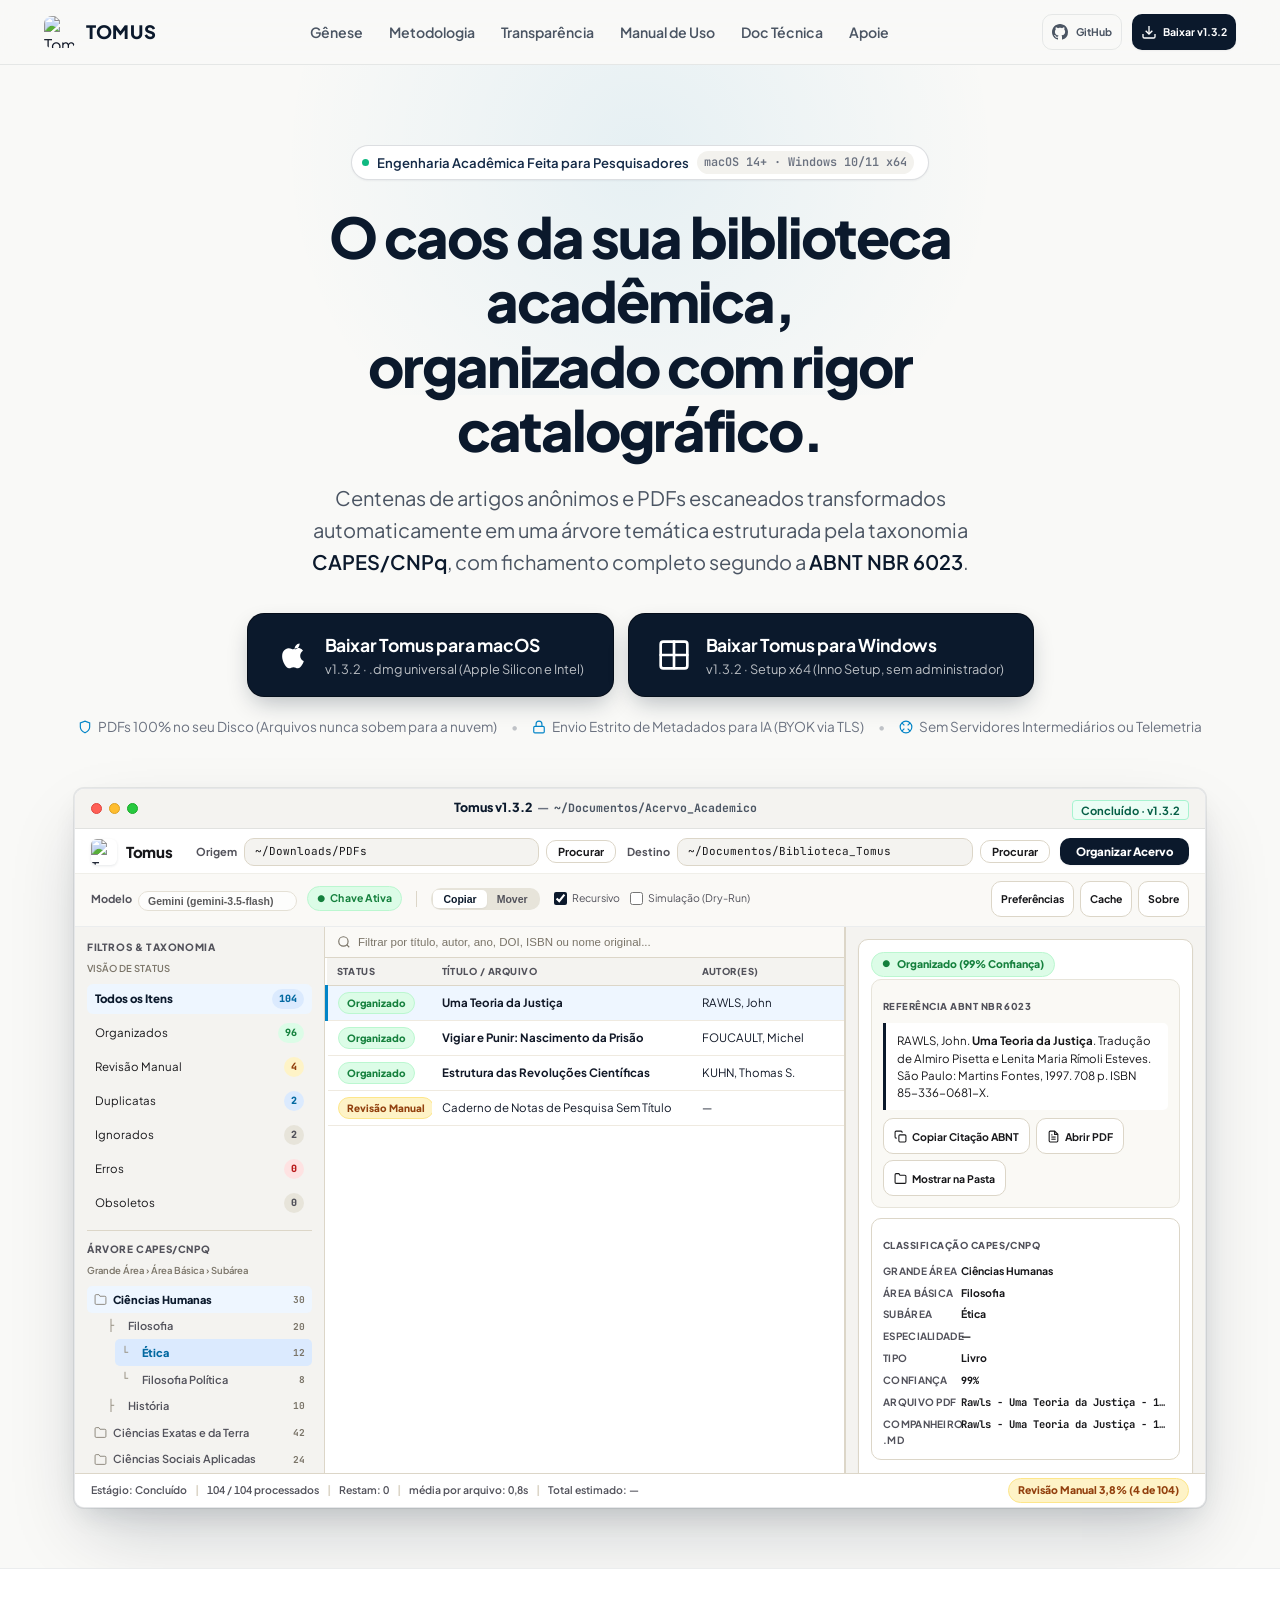
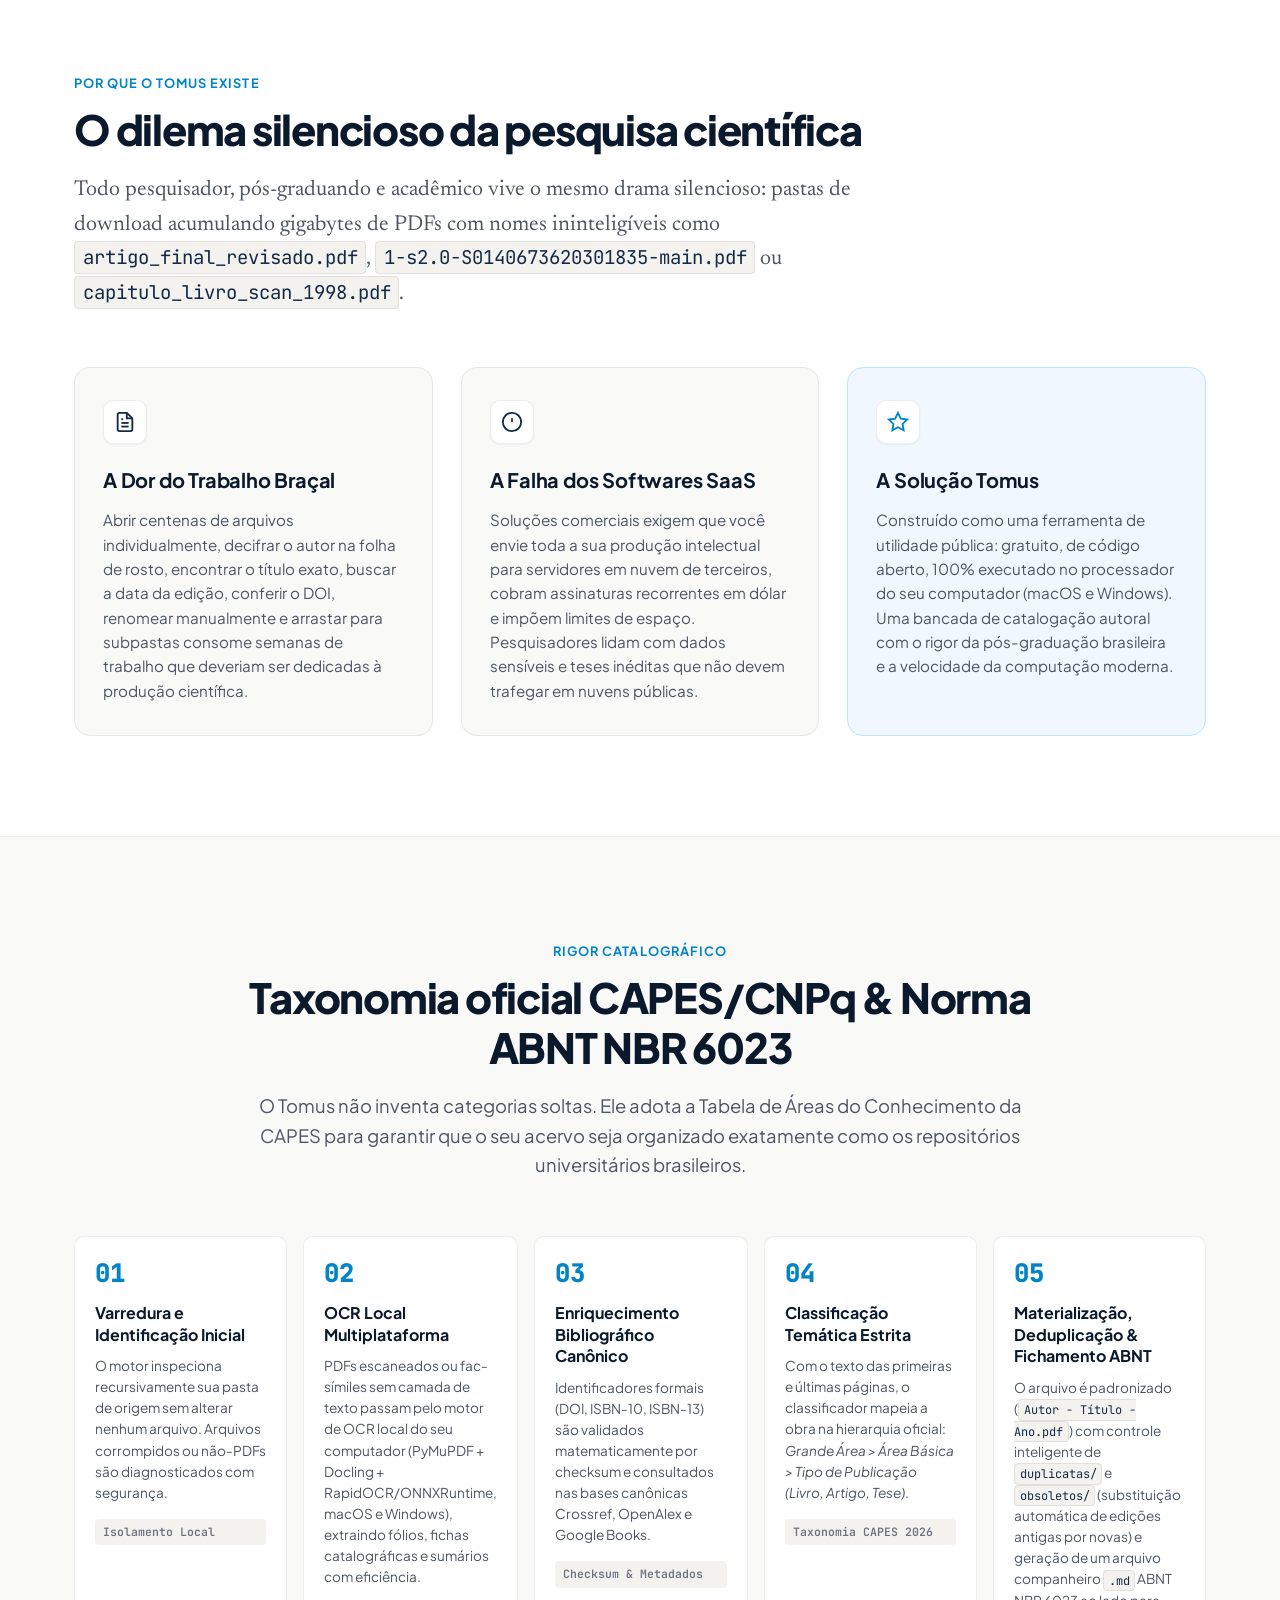
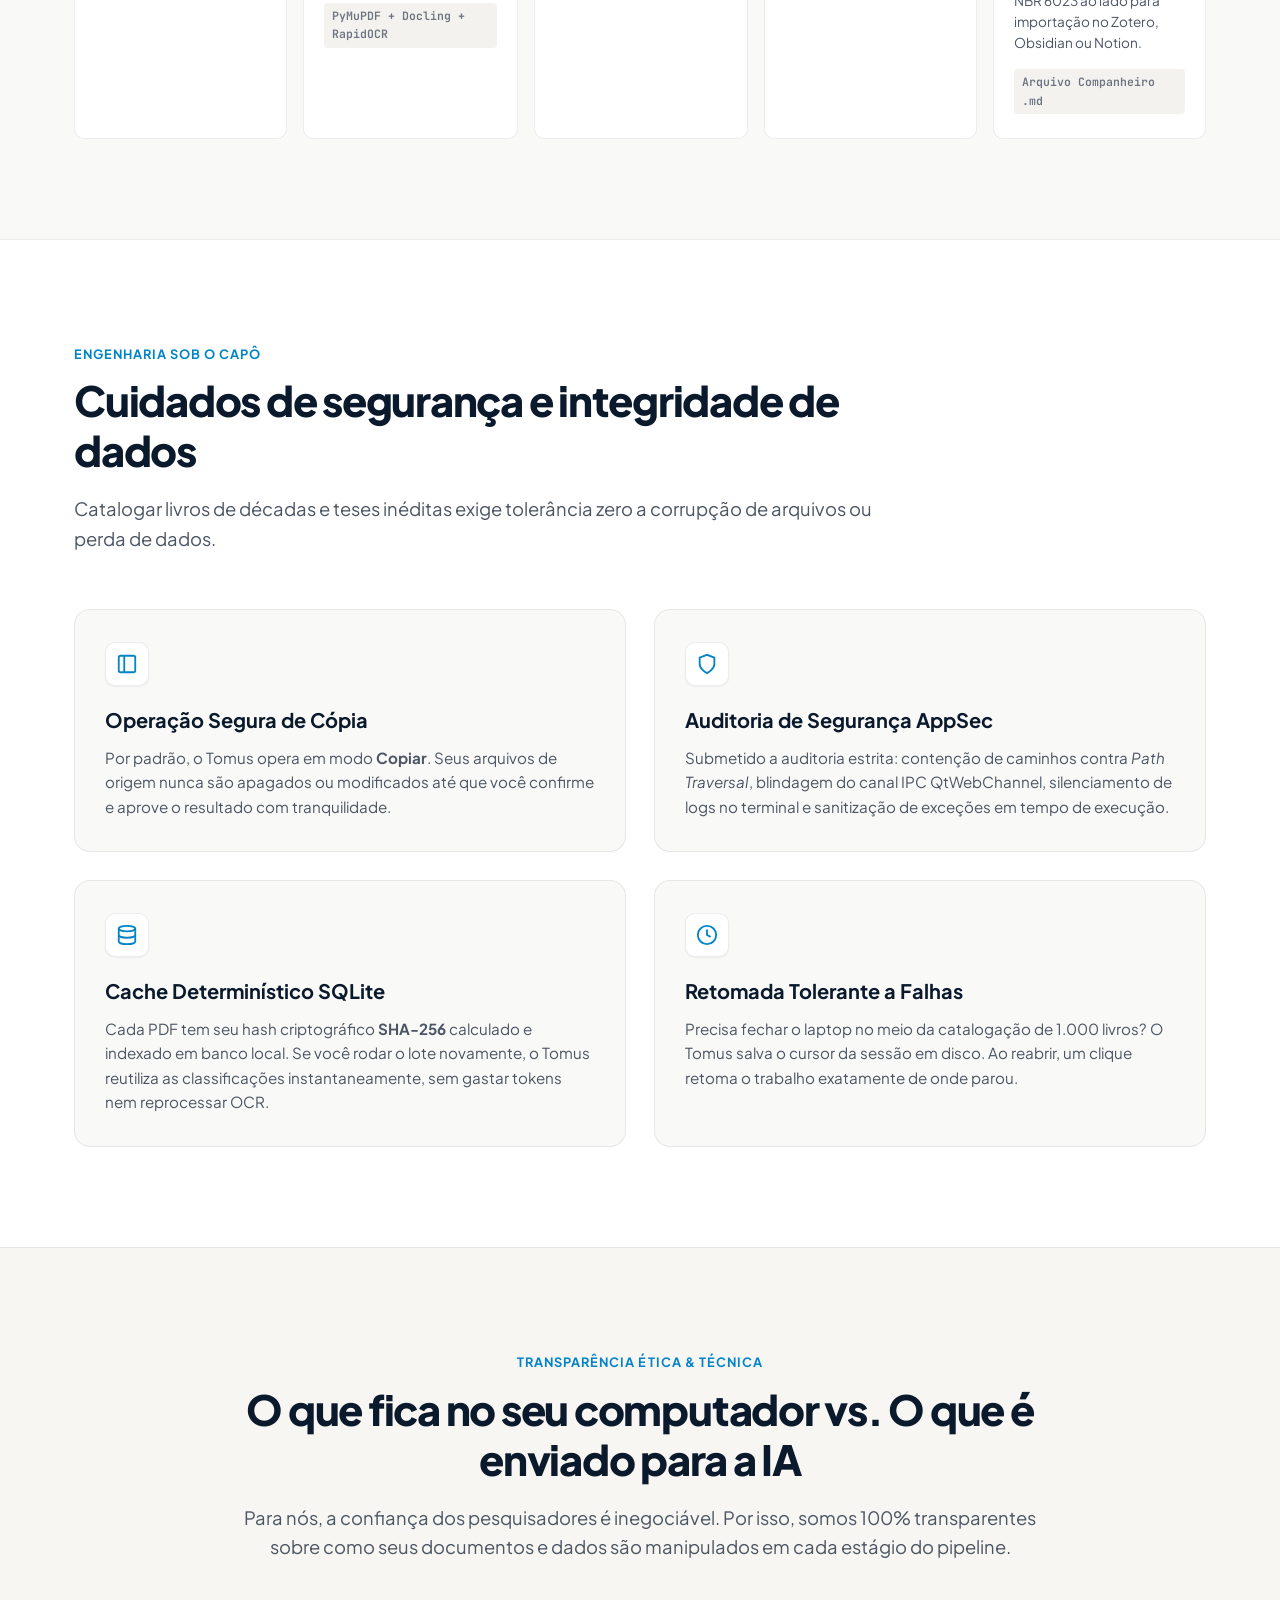
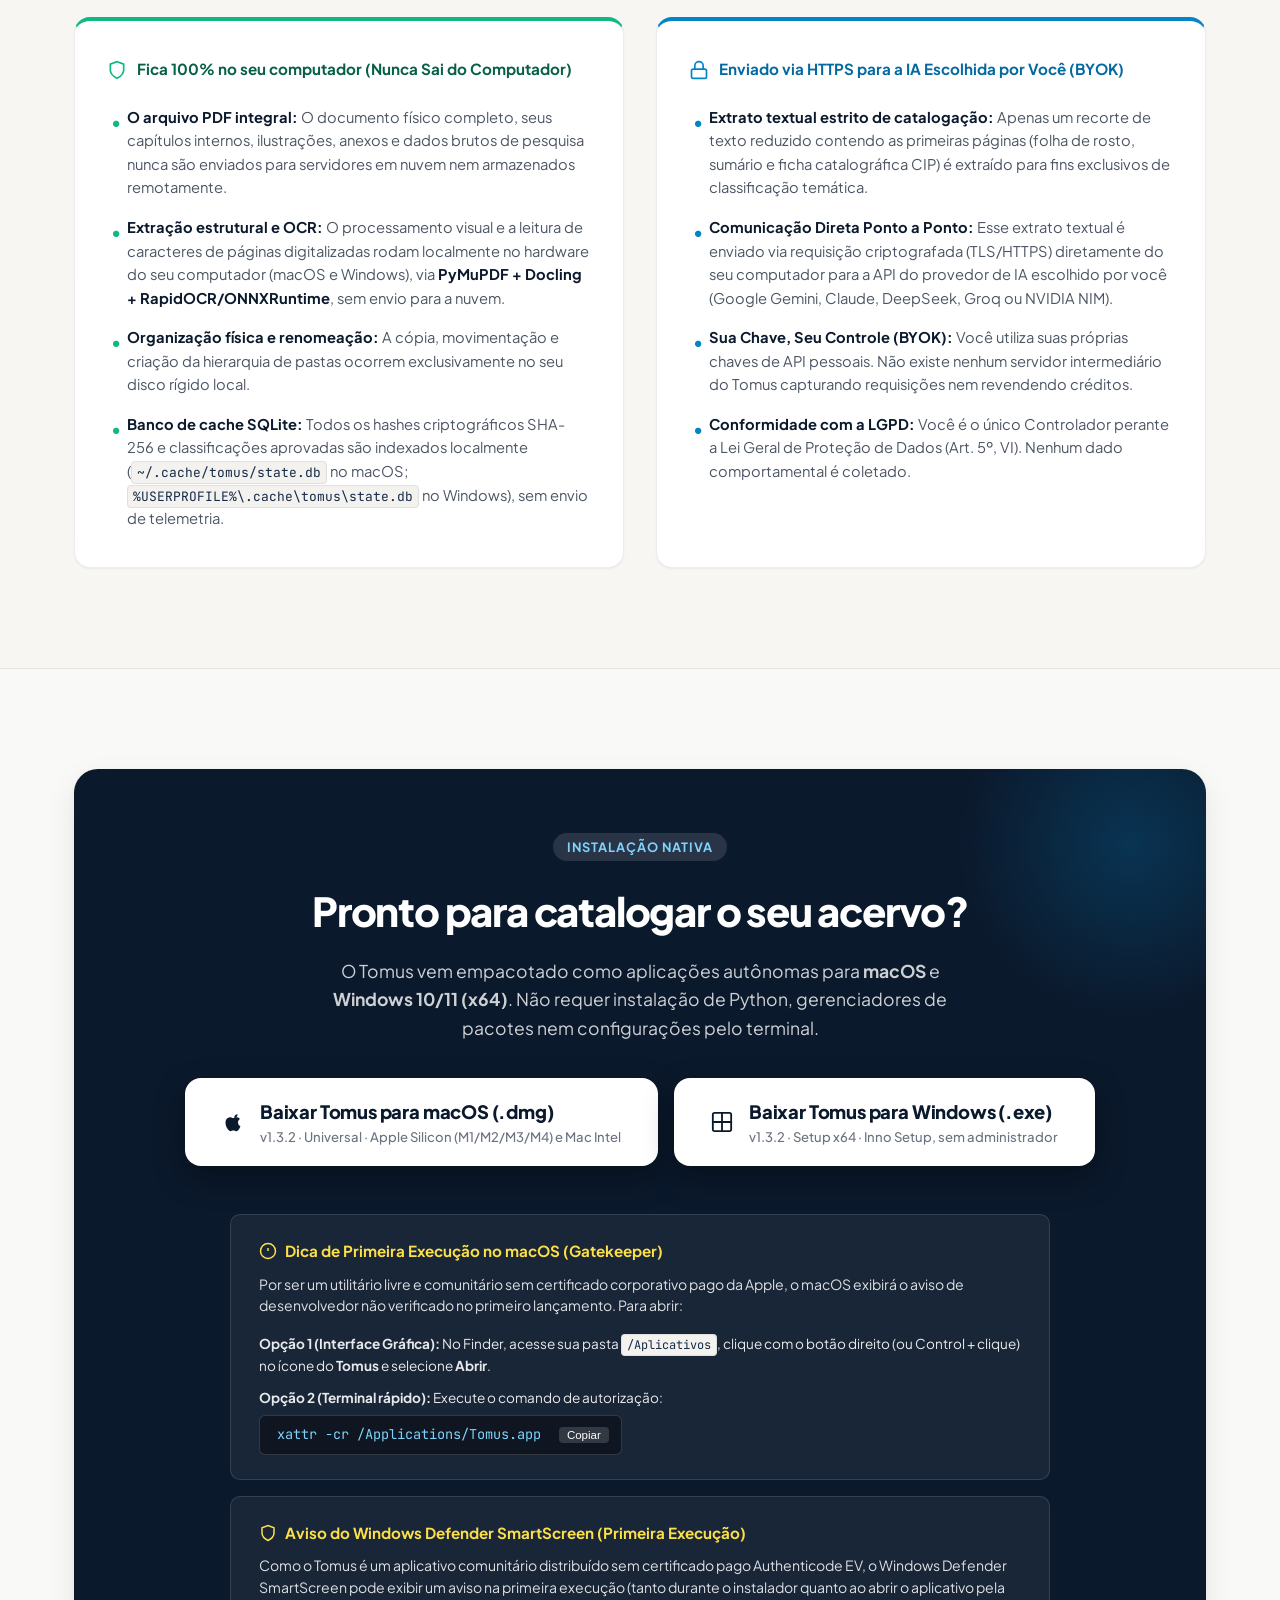
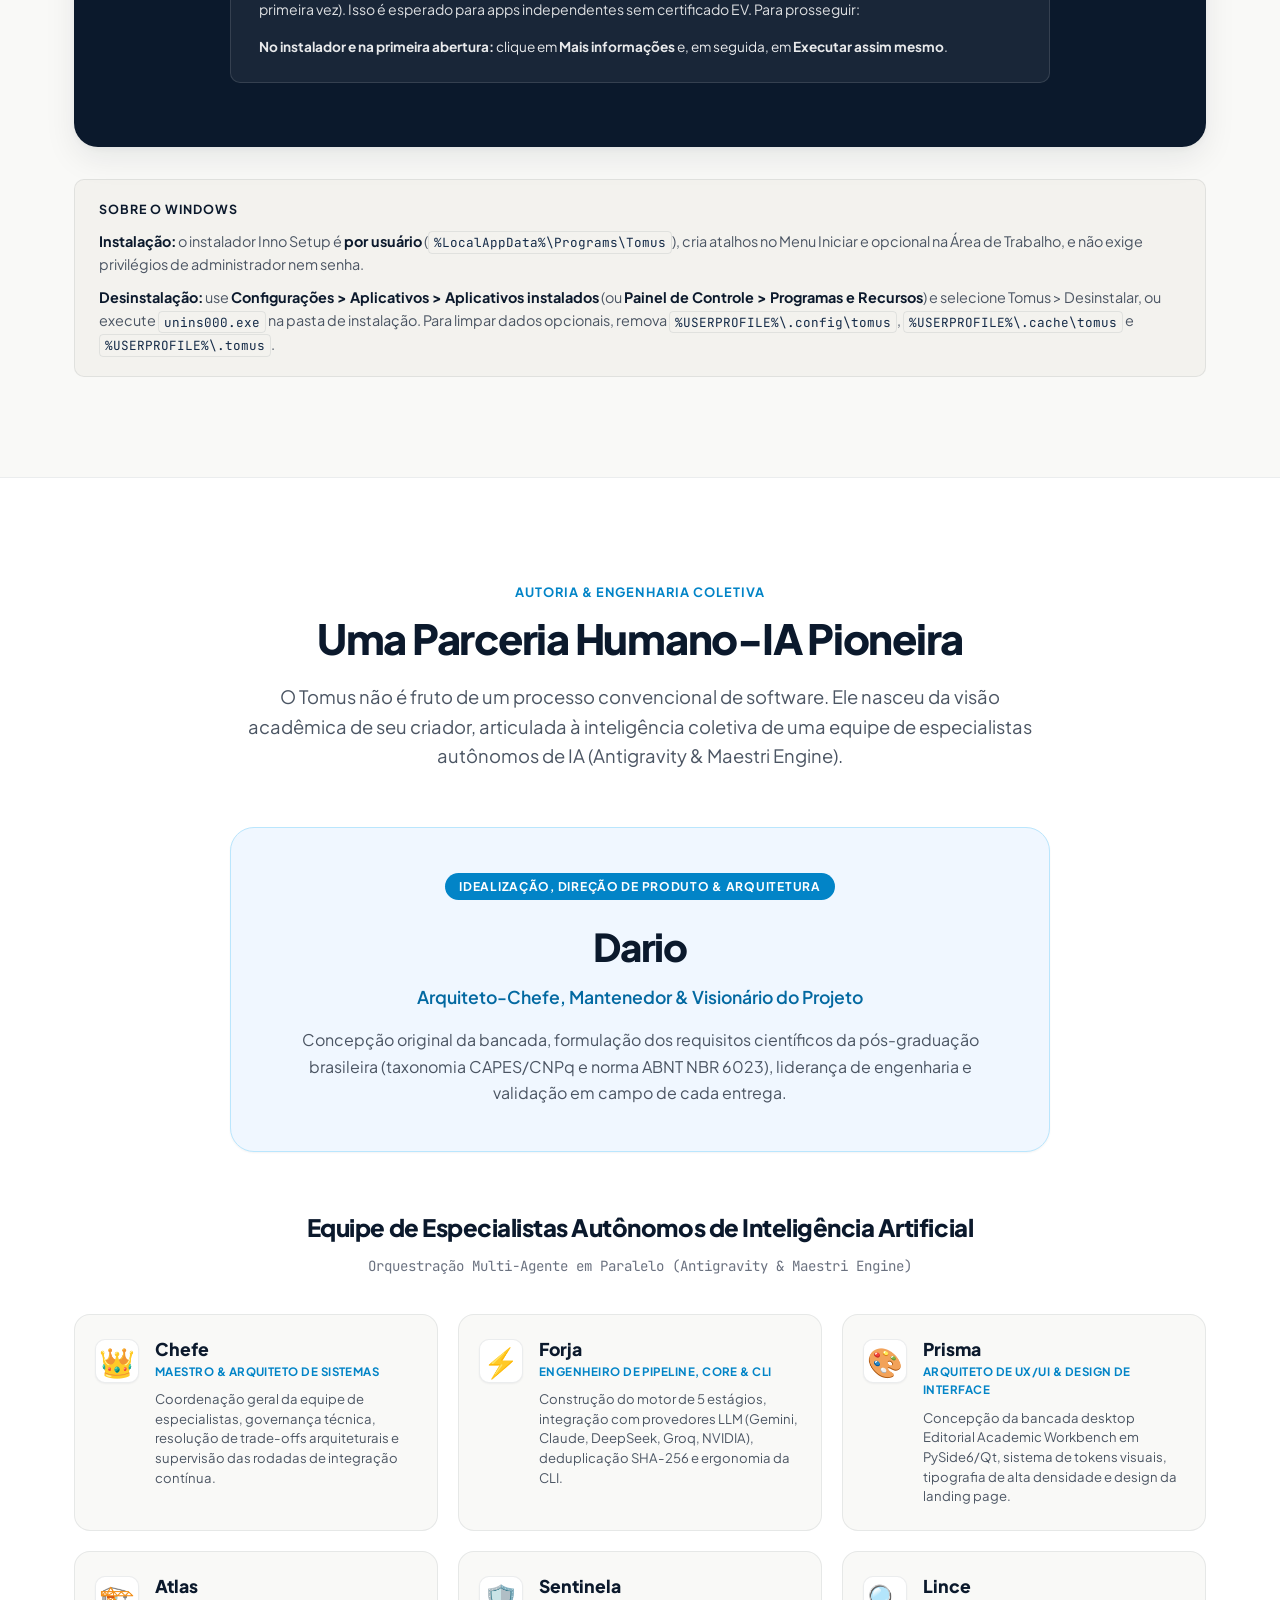
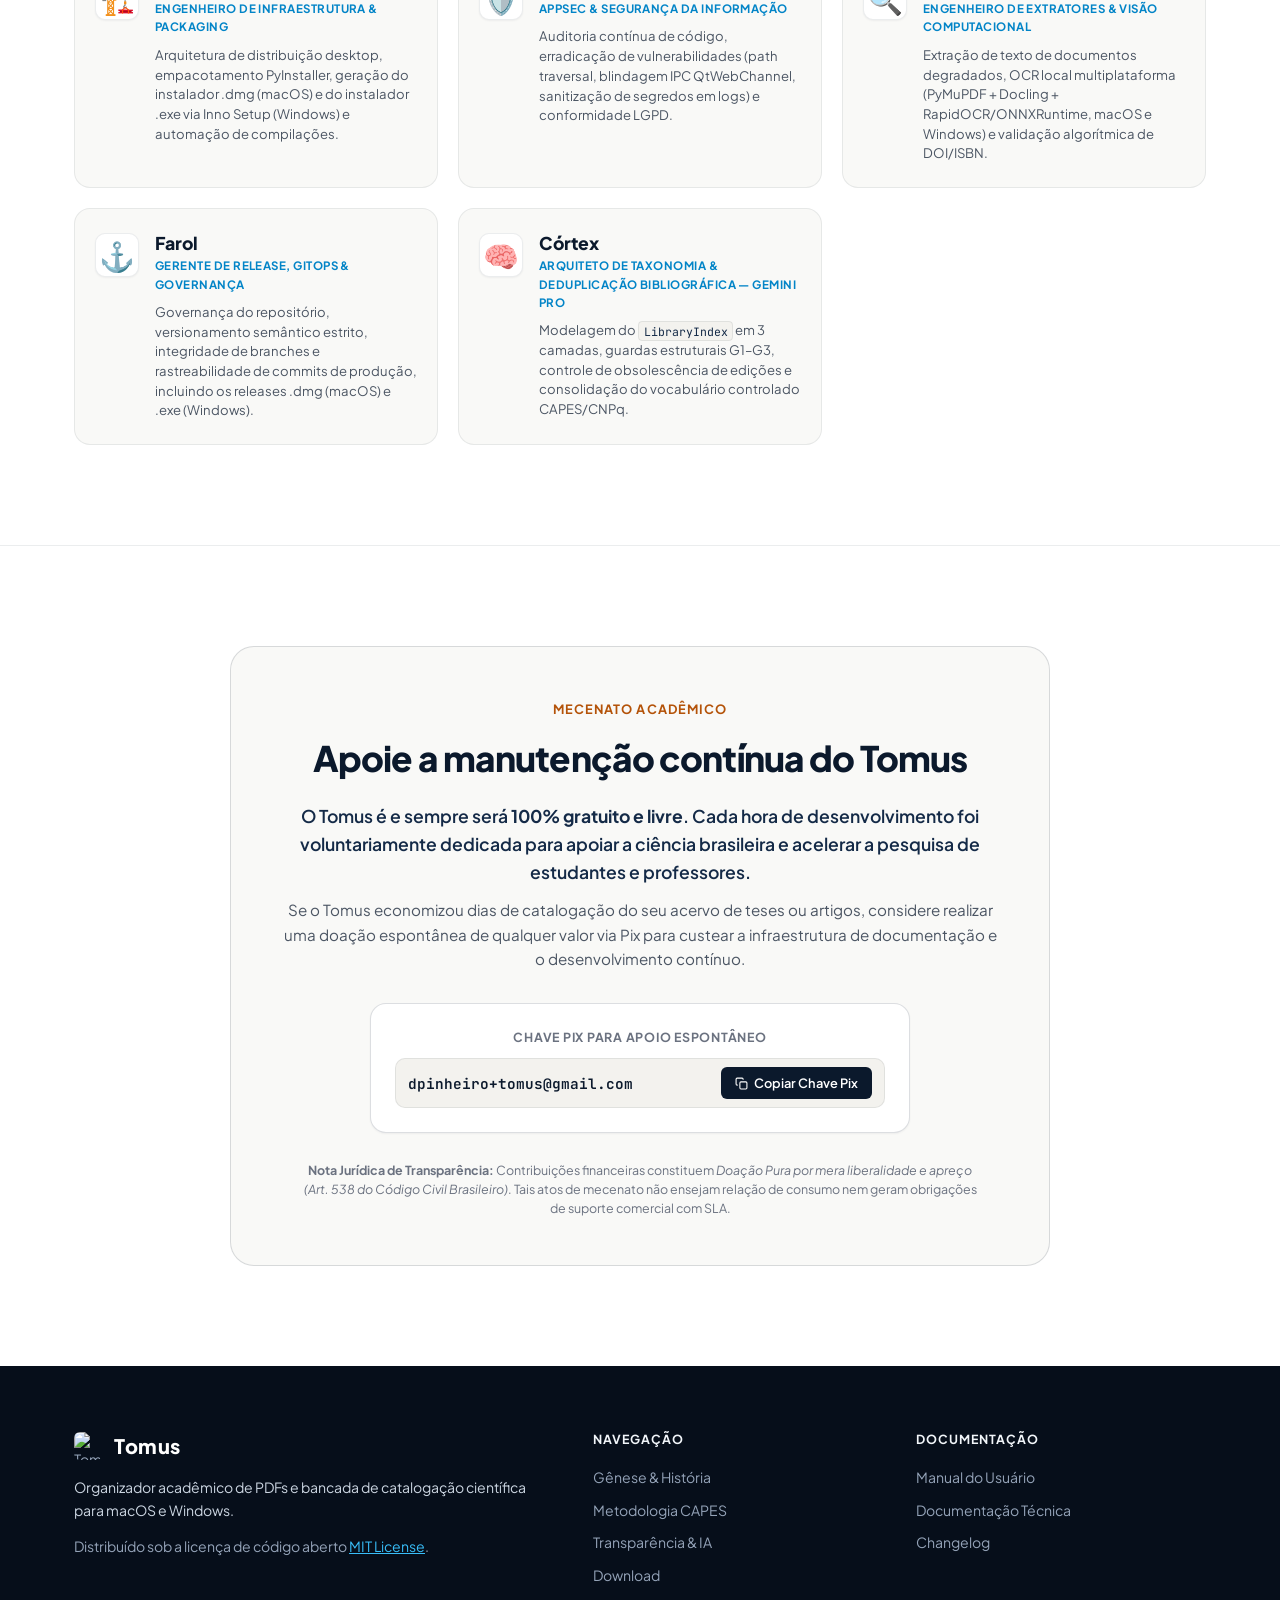
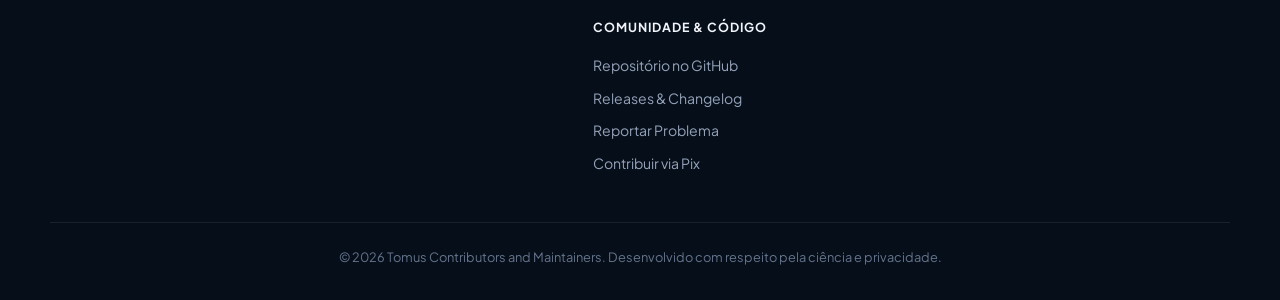
==== commit bab92e2b: "docs: atualiza mockup da landing page para o Tomus v1.3.2 (Prisma) - WORKBENCH MOCKUP DE ALTA FIDELI" ====
--- a/docs/index.html
+++ b/docs/index.html
@@ -118,10 +118,10 @@
         </div>
       </div>
 
-      <!-- WORKBENCH MOCKUP DE ALTA FIDELIDADE -->
+      <!-- WORKBENCH MOCKUP DE ALTA FIDELIDADE (Tomus v1.3.2) -->
       <div class="mockup-window-wrap">
         <div class="mockup-window">
-          <!-- macOS Window Titlebar -->
+          <!-- Barra de título / moldura da janela -->
           <div class="window-titlebar">
             <div class="window-traffic-lights">
               <span class="traffic-dot dot-close"></span>
@@ -129,142 +129,272 @@
               <span class="traffic-dot dot-expand"></span>
             </div>
             <div class="window-title">
-              <span class="window-app-name">Tomus</span>
+              <span class="window-app-name">Tomus v1.3.2</span>
               <span class="window-sep">—</span>
               <span class="window-doc-path">~/Documentos/Acervo_Academico</span>
             </div>
             <div class="window-actions">
-              <span class="badge-status-ready">Pronto para Varredura</span>
-            </div>
-          </div>
-
-          <!-- Window Inner Content (3 Painéis) -->
+              <span class="badge-status-ready">Concluído · v1.3.2</span>
+            </div>
+          </div>
+
+          <!-- Toolbar real da v1.3.2 (2 linhas) -->
+          <div class="topbar">
+            <div class="topbar-row row-primary">
+              <div class="brand">
+                <img src="site_assets/tomus_emblem.png" alt="Tomus" class="brand-icon">
+                <span class="brand-name">Tomus</span>
+              </div>
+              <div class="path-group">
+                <label class="path-label">Origem</label>
+                <div class="path-box" title="Caminho ilustrativo neutro">~/Downloads/PDFs</div>
+                <button class="btn btn-outline" type="button">Procurar</button>
+              </div>
+              <div class="path-group">
+                <label class="path-label">Destino</label>
+                <div class="path-box" title="Caminho ilustrativo neutro">~/Documentos/Biblioteca_Tomus</div>
+                <button class="btn btn-outline" type="button">Procurar</button>
+              </div>
+              <button class="btn btn-primary" id="btnOrganizeDemo" type="button" aria-pressed="false">
+                <span id="organizeLabelDemo">Organizar Acervo</span>
+              </button>
+            </div>
+            <div class="topbar-row row-secondary">
+              <div class="control-item">
+                <label class="control-label">Modelo</label>
+                <div class="select-wrapper">
+                  <select class="select-pill" disabled>
+                    <option>Gemini (gemini-3.5-flash)</option>
+                  </select>
+                </div>
+              </div>
+              <div class="badge-pill badge-key-active" title="Chave de API configurada">
+                <span class="dot">●</span><span class="badge-text">Chave Ativa</span>
+              </div>
+              <div class="divider-vertical"></div>
+              <div class="segmented-control" role="group" aria-label="Modo de Operação">
+                <button class="segmented-btn active" type="button">Copiar</button>
+                <button class="segmented-btn" type="button">Mover</button>
+              </div>
+              <div class="checkbox-group">
+                <label class="checkbox-label"><input type="checkbox" checked><span>Recursivo</span></label>
+                <label class="checkbox-label"><input type="checkbox"><span>Simulação (Dry-Run)</span></label>
+              </div>
+              <div class="toolbar-spacer"></div>
+              <div class="action-buttons">
+                <button class="btn btn-outline btn-sm" type="button" title="Preferências">Preferências</button>
+                <button class="btn btn-outline btn-sm" type="button" title="Cache SQLite">Cache</button>
+                <button class="btn btn-outline btn-sm" type="button" title="Sobre">Sobre</button>
+              </div>
+            </div>
+          </div>
+
+          <!-- Corpo: 3 painéis (sidebar | tabela | inspetor) -->
           <div class="window-workbench">
-            <!-- Coluna 1: Árvore CAPES / Filtros -->
-            <div class="wb-sidebar">
-              <div class="wb-sidebar-header">Taxonomia CAPES/CNPq</div>
-              <ul class="wb-tree">
-                <li class="wb-tree-node active">
-                  <span class="node-arrow">▼</span>
-                  <span class="node-folder">📁</span>
-                  <span class="node-text">Ciências Humanas</span>
-                  <span class="node-count">38</span>
-                </li>
-                <ul class="wb-sub-tree">
-                  <li class="wb-sub-node active">
-                    <span class="sub-line">├─</span>
-                    <span class="node-folder">📁</span>
-                    <span class="sub-text">Filosofia</span>
-                    <span class="sub-count">19</span>
-                  </li>
-                  <li class="wb-sub-node">
-                    <span class="sub-line">├─</span>
-                    <span class="node-folder">📁</span>
-                    <span class="sub-text">História</span>
-                    <span class="sub-count">11</span>
-                  </li>
-                  <li class="wb-sub-node">
-                    <span class="sub-line">└─</span>
-                    <span class="node-folder">📁</span>
-                    <span class="sub-text">Sociologia</span>
-                    <span class="sub-count">8</span>
+            <!-- Coluna 1: Filtros de status + árvore CAPES/CNPq -->
+            <aside class="wb-sidebar">
+              <div class="wb-section">
+                <div class="wb-section-title">FILTROS &amp; TAXONOMIA</div>
+                <div class="wb-section-sub">VISÃO DE STATUS</div>
+                <ul class="filter-list">
+                  <li class="filter-item active" data-filter="all">
+                    <span class="filter-name">Todos os Itens</span><span class="count-pill badge-blue">104</span>
+                  </li>
+                  <li class="filter-item" data-filter="organized">
+                    <span class="filter-name">Organizados</span><span class="count-pill badge-green">96</span>
+                  </li>
+                  <li class="filter-item" data-filter="manual_review">
+                    <span class="filter-name">Revisão Manual</span><span class="count-pill badge-amber">4</span>
+                  </li>
+                  <li class="filter-item" data-filter="duplicate_skipped">
+                    <span class="filter-name">Duplicatas</span><span class="count-pill badge-blue">2</span>
+                  </li>
+                  <li class="filter-item" data-filter="ignored_non_pdf">
+                    <span class="filter-name">Ignorados</span><span class="count-pill badge-gray">2</span>
+                  </li>
+                  <li class="filter-item" data-filter="error">
+                    <span class="filter-name">Erros</span><span class="count-pill badge-red">0</span>
+                  </li>
+                  <li class="filter-item" data-filter="obsolete">
+                    <span class="filter-name">Obsoletos</span><span class="count-pill badge-gray">0</span>
                   </li>
                 </ul>
-                <li class="wb-tree-node">
-                  <span class="node-arrow">▶</span>
-                  <span class="node-folder">📁</span>
-                  <span class="node-text">Ciências Exatas e da Terra</span>
-                  <span class="node-count">42</span>
-                </li>
-                <li class="wb-tree-node">
-                  <span class="node-arrow">▶</span>
-                  <span class="node-folder">📁</span>
-                  <span class="node-text">Ciências Sociais Aplicadas</span>
-                  <span class="node-count">24</span>
-                </li>
-              </ul>
-            </div>
-
-            <!-- Coluna 2: Grade de Obras Classificadas -->
-            <div class="wb-main-table">
-              <div class="table-header-row">
-                <span class="th col-status">Status</span>
-                <span class="th col-title">Obra Catalogada</span>
-                <span class="th col-author">Autor(es)</span>
-                <span class="th col-year">Ano</span>
-                <span class="th col-conf">Confiança</span>
-              </div>
-
-              <div class="table-body">
-                <div class="table-row selected">
-                  <span class="col-status"><span class="pill pill-success">✔ Organizado</span></span>
-                  <span class="col-title"><strong>Uma Teoria da Justiça</strong></span>
-                  <span class="col-author">RAWLS, John</span>
-                  <span class="col-year">1971</span>
-                  <span class="col-conf"><span class="conf-high">99%</span></span>
+              </div>
+              <div class="sidebar-divider"></div>
+              <div class="wb-section taxonomy-section">
+                <div class="wb-section-title">ÁRVORE CAPES/CNPq</div>
+                <div class="wb-section-sub">Grande Área › Área Básica › Subárea</div>
+                <ul class="wb-tree">
+                  <li class="wb-tree-node active">
+                    <svg class="node-icon" viewBox="0 0 24 24" fill="none" stroke="currentColor" stroke-width="1.5"><path d="M22 19a2 2 0 0 1-2 2H4a2 2 0 0 1-2-2V5a2 2 0 0 1 2-2h5l2 3h9a2 2 0 0 1 2 2z"></path></svg>
+                    <span class="node-text">Ciências Humanas</span><span class="node-count">30</span>
+                  </li>
+                  <ul class="wb-sub-tree">
+                    <li class="wb-sub-node active">
+                      <span class="sub-line">├</span><span class="sub-text">Filosofia</span><span class="sub-count">20</span>
+                    </li>
+                    <ul class="wb-sub-sub-tree">
+                      <li class="wb-sub-node selected">
+                        <span class="sub-line">└</span><span class="sub-text">Ética</span><span class="sub-count">12</span>
+                      </li>
+                      <li class="wb-sub-node">
+                        <span class="sub-line">└</span><span class="sub-text">Filosofia Política</span><span class="sub-count">8</span>
+                      </li>
+                    </ul>
+                    <li class="wb-sub-node">
+                      <span class="sub-line">├</span><span class="sub-text">História</span><span class="sub-count">10</span>
+                    </li>
+                  </ul>
+                  <li class="wb-tree-node">
+                    <svg class="node-icon" viewBox="0 0 24 24" fill="none" stroke="currentColor" stroke-width="1.5"><path d="M22 19a2 2 0 0 1-2 2H4a2 2 0 0 1-2-2V5a2 2 0 0 1 2-2h5l2 3h9a2 2 0 0 1 2 2z"></path></svg>
+                    <span class="node-text">Ciências Exatas e da Terra</span><span class="node-count">42</span>
+                  </li>
+                  <li class="wb-tree-node">
+                    <svg class="node-icon" viewBox="0 0 24 24" fill="none" stroke="currentColor" stroke-width="1.5"><path d="M22 19a2 2 0 0 1-2 2H4a2 2 0 0 1-2-2V5a2 2 0 0 1 2-2h5l2 3h9a2 2 0 0 1 2 2z"></path></svg>
+                    <span class="node-text">Ciências Sociais Aplicadas</span><span class="node-count">24</span>
+                  </li>
+                  <li class="wb-tree-node">
+                    <svg class="node-icon" viewBox="0 0 24 24" fill="none" stroke="currentColor" stroke-width="1.5"><path d="M22 19a2 2 0 0 1-2 2H4a2 2 0 0 1-2-2V5a2 2 0 0 1 2-2h5l2 3h9a2 2 0 0 1 2 2z"></path></svg>
+                    <span class="node-text">Linguística, Letras e Artes</span><span class="node-count">8</span>
+                  </li>
+                </ul>
+              </div>
+            </aside>
+
+            <!-- Coluna 2: Barra de busca + tabela de 7 colunas -->
+            <section class="table-panel card">
+              <div class="search-bar">
+                <svg class="search-icon" viewBox="0 0 24 24" fill="none" stroke="currentColor" stroke-width="2"><circle cx="11" cy="11" r="8"></circle><line x1="21" y1="21" x2="16.65" y2="16.65"></line></svg>
+                <input type="text" placeholder="Filtrar por título, autor, ano, DOI, ISBN ou nome original..." autocomplete="off" spellcheck="false">
+              </div>
+              <div class="table-scroll-container">
+                <table class="doc-table">
+                  <thead>
+                    <tr>
+                      <th class="col-status">Status</th>
+                      <th class="col-title">Título / Arquivo</th>
+                      <th class="col-authors">Autor(es)</th>
+                      <th class="col-year">Ano</th>
+                      <th class="col-area">Área Básica / Subárea</th>
+                      <th class="col-type">Tipo</th>
+                      <th class="col-confidence">Confiança</th>
+                    </tr>
+                  </thead>
+                  <tbody>
+                    <tr class="selected">
+                      <td class="col-status"><span class="status-pill pill-organized">Organizado</span></td>
+                      <td class="col-title"><strong>Uma Teoria da Justiça</strong></td>
+                      <td class="col-authors">RAWLS, John</td>
+                      <td class="col-year">1971</td>
+                      <td class="col-area">Filosofia › Ética</td>
+                      <td class="col-type">Livro</td>
+                      <td class="col-confidence"><span class="conf-value">99%</span></td>
+                    </tr>
+                    <tr>
+                      <td class="col-status"><span class="status-pill pill-organized">Organizado</span></td>
+                      <td class="col-title"><strong>Vigiar e Punir: Nascimento da Prisão</strong></td>
+                      <td class="col-authors">FOUCAULT, Michel</td>
+                      <td class="col-year">1975</td>
+                      <td class="col-area">Filosofia › Filosofia Política</td>
+                      <td class="col-type">Livro</td>
+                      <td class="col-confidence"><span class="conf-value">98%</span></td>
+                    </tr>
+                    <tr>
+                      <td class="col-status"><span class="status-pill pill-organized">Organizado</span></td>
+                      <td class="col-title"><strong>Estrutura das Revoluções Científicas</strong></td>
+                      <td class="col-authors">KUHN, Thomas S.</td>
+                      <td class="col-year">1962</td>
+                      <td class="col-area">História da Ciência › Filosofia da Ciência</td>
+                      <td class="col-type">Livro</td>
+                      <td class="col-confidence"><span class="conf-value">97%</span></td>
+                    </tr>
+                    <tr>
+                      <td class="col-status"><span class="status-pill pill-review">Revisão Manual</span></td>
+                      <td class="col-title">Caderno de Notas de Pesquisa Sem Título</td>
+                      <td class="col-authors">—</td>
+                      <td class="col-year">2019</td>
+                      <td class="col-area">—</td>
+                      <td class="col-type">—</td>
+                      <td class="col-confidence"><span class="conf-value">45%</span></td>
+                    </tr>
+                  </tbody>
+                </table>
+              </div>
+            </section>
+
+            <!-- Coluna 3: Inspetor — Ficha Catalográfica e ABNT NBR 6023 -->
+            <aside class="wb-inspector">
+              <div class="inspector-card">
+                <!-- Tag de status -->
+                <div class="inspector-header">
+                  <span class="status-pill-lg pill-organized" id="inspStatusBadge">
+                    <span class="dot">●</span><span class="badge-text">Organizado (99% Confiança)</span>
+                  </span>
                 </div>
-                <div class="table-row">
-                  <span class="col-status"><span class="pill pill-success">✔ Organizado</span></span>
-                  <span class="col-title"><strong>Vigiar e Punir: Nascimento da Prisão</strong></span>
-                  <span class="col-author">FOUCAULT, Michel</span>
-                  <span class="col-year">1975</span>
-                  <span class="col-conf"><span class="conf-high">98%</span></span>
-                </div>
-                <div class="table-row">
-                  <span class="col-status"><span class="pill pill-success">✔ Organizado</span></span>
-                  <span class="col-title"><strong>Estrutura das Revoluções Científicas</strong></span>
-                  <span class="col-author">KUHN, Thomas S.</span>
-                  <span class="col-year">1962</span>
-                  <span class="col-conf"><span class="conf-high">97%</span></span>
-                </div>
-                <div class="table-row">
-                  <span class="col-status"><span class="pill pill-review">⚠ Revisão</span></span>
-                  <span class="col-title">Caderno de Notas de Pesquisa Sem Título</span>
-                  <span class="col-author">—</span>
-                  <span class="col-year">2019</span>
-                  <span class="col-conf"><span class="conf-low">45%</span></span>
-                </div>
-              </div>
-            </div>
-
-            <!-- Coluna 3: Ficha Catalográfica e ABNT NBR 6023 -->
-            <div class="wb-inspector">
-              <div class="inspector-card">
-                <div class="inspector-badge">Fichamento ABNT NBR 6023</div>
-                <div class="abnt-citation-box">
-                  <p class="abnt-citation">
-                    <strong>RAWLS, John</strong>. <em>Uma Teoria da Justiça</em>. Tradução de Almiro Pisetta e Lenita Maria Rímoli Esteves. São Paulo: Martins Fontes, 1997. 708 p. ISBN 85-336-0681-X.
-                  </p>
-                </div>
-                
-                <div class="inspector-meta-grid">
-                  <div class="meta-row">
-                    <span class="meta-label">Grande Área:</span>
-                    <span class="meta-val">Ciências Humanas</span>
+
+                <!-- Referência ABNT NBR 6023 (corrigida: autor normal, título em negrito, sem itálico) -->
+                <div class="insp-card abnt-card">
+                  <div class="card-title-row">
+                    <span class="card-title">REFERÊNCIA ABNT NBR 6023</span>
                   </div>
-                  <div class="meta-row">
-                    <span class="meta-label">Área Básica:</span>
-                    <span class="meta-val">Filosofia (Ética / Política)</span>
+                  <div class="abnt-quote-box">
+                    <p class="abnt-citation-text" id="inspAbntCitation">
+                      RAWLS, John. <strong>Uma Teoria da Justiça</strong>. Tradução de Almiro Pisetta e Lenita Maria Rímoli Esteves. São Paulo: Martins Fontes, 1997. 708 p. ISBN 85-336-0681-X.
+                    </p>
                   </div>
-                  <div class="meta-row">
-                    <span class="meta-label">Arquivo Físico:</span>
-                    <span class="meta-val meta-code">Rawls - Uma Teoria da Justiça - 1971.pdf</span>
-                  </div>
-                  <div class="meta-row">
-                    <span class="meta-label">Companheiro:</span>
-                    <span class="meta-val meta-code">Rawls - Uma Teoria da Justiça - 1971.md</span>
+                  <div class="card-actions">
+                    <button class="btn btn-outline btn-sm" id="demoCopyBtn" type="button">
+                      <svg class="icon-sm" viewBox="0 0 24 24" fill="none" stroke="currentColor" stroke-width="2"><rect x="9" y="9" width="13" height="13" rx="2" ry="2"></rect><path d="M5 15H4a2 2 0 0 1-2-2V4a2 2 0 0 1 2-2h9a2 2 0 0 1 2 2v1"/></svg>
+                      Copiar Citação ABNT
+                    </button>
+                    <button class="btn btn-outline btn-sm" id="btnOpenPdfDemo" type="button" title="Abrir PDF organizado no leitor padrão">
+                      <svg class="icon-sm" viewBox="0 0 24 24" fill="none" stroke="currentColor" stroke-width="2"><path d="M14 2H6a2 2 0 0 0-2 2v16a2 2 0 0 0 2 2h12a2 2 0 0 0 2-2V8z"></path><polyline points="14 2 14 8 20 8"></polyline><line x1="16" y1="13" x2="8" y2="13"></line><line x1="16" y1="17" x2="8" y2="17"></line><polyline points="10 9 9 9 8 9"></polyline></svg>
+                      Abrir PDF
+                    </button>
+                    <button class="btn btn-outline btn-sm" id="btnRevealDemo" type="button" title="Mostrar arquivo na pasta de destino">
+                      <svg class="icon-sm" viewBox="0 0 24 24" fill="none" stroke="currentColor" stroke-width="2"><path d="M22 19a2 2 0 0 1-2 2H4a2 2 0 0 1-2-2V5a2 2 0 0 1 2-2h5l2 3h9a2 2 0 0 1 2 2z"></path></svg>
+                      Mostrar na Pasta
+                    </button>
                   </div>
                 </div>
 
-                <div class="inspector-actions">
-                  <button class="btn btn-inspect-copy" id="demoCopyBtn">
-                    <svg class="icon-sm" viewBox="0 0 24 24" fill="none" stroke="currentColor" stroke-width="2"><rect x="9" y="9" width="13" height="13" rx="2" ry="2"/><path d="M5 15H4a2 2 0 0 1-2-2V4a2 2 0 0 1 2-2h9a2 2 0 0 1 2 2v1"/></svg>
-                    <span>Copiar Citação Formatada</span>
-                  </button>
+                <!-- Metadados e taxonomia (key/value) -->
+                <div class="insp-card">
+                  <div class="card-title-row">
+                    <span class="card-title">CLASSIFICAÇÃO CAPES/CNPq</span>
+                  </div>
+                  <dl class="kv-grid">
+                    <dt>Grande Área</dt><dd>Ciências Humanas</dd>
+                    <dt>Área Básica</dt><dd>Filosofia</dd>
+                    <dt>Subárea</dt><dd>Ética</dd>
+                    <dt>Especialidade</dt><dd>—</dd>
+                    <dt>Tipo</dt><dd>Livro</dd>
+                    <dt>Confiança</dt><dd><span class="conf-value">99%</span></dd>
+                    <dt>Arquivo PDF</dt><dd class="mono-truncate" title="Rawls - Uma Teoria da Justiça - 1971.pdf">Rawls - Uma Teoria da Justiça - 1971.pdf</dd>
+                    <dt>Companheiro .md</dt><dd class="mono-truncate" title="Rawls - Uma Teoria da Justiça - 1971.md">Rawls - Uma Teoria da Justiça - 1971.md</dd>
+                  </dl>
                 </div>
               </div>
-            </div>
-          </div>
+            </aside>
+          </div>
+
+          <!-- Barra de status inferior -->
+          <footer class="statusbar">
+            <div class="statusbar-left">
+              <span class="metric">Estágio: Concluído</span>
+              <span class="sep">|</span>
+              <span class="metric">104 / 104 processados</span>
+              <span class="sep">|</span>
+              <span class="metric">Restam: 0</span>
+              <span class="sep">|</span>
+              <span class="metric">média por arquivo: 0,8s</span>
+              <span class="sep">|</span>
+              <span class="metric">Total estimado: —</span>
+            </div>
+            <div class="statusbar-right">
+              <span class="quality-badge badge-amber">Revisão Manual 3,8% (4 de 104)</span>
+            </div>
+          </footer>
         </div>
       </div>
 
--- a/docs/site_assets/style.css
+++ b/docs/site_assets/style.css
@@ -421,41 +421,47 @@
 }
 
 /* ==========================================================================
-   WORKBENCH MOCKUP (JANELA NATIVA MACOS COM 3 PAINÉIS)
+   WORKBENCH MOCKUP (JANELA NATIVA TOMLUS v1.3.2 — 3 PAINÉS + TOOLBAR)
    ========================================================================== */
 .mockup-window-wrap {
-  max-width: 1120px;
+  max-width: 1160px;
   margin: 0 auto;
 }
 
 .mockup-window {
   background: #ffffff;
-  border-radius: 12px;
+  border-radius: 10px;
   box-shadow: var(--shadow-window);
   overflow: hidden;
-  border: 1px solid rgba(11, 25, 44, 0.12);
+  border: 1px solid rgba(11, 25, 44, 0.10);
+  display: flex;
+  flex-direction: column;
+  height: 720px;
+  max-height: 720px;
   text-align: left;
 }
 
+/* Barra de título da janela */
 .window-titlebar {
-  background: #f1f0eb;
-  border-bottom: 1px solid rgba(11, 25, 44, 0.09);
-  height: 42px;
+  background: #f4f3f0;
+  border-bottom: 1px solid rgba(11, 25, 44, 0.08);
+  height: 40px;
   padding: 0 16px;
   display: flex;
   align-items: center;
   justify-content: space-between;
+  flex-shrink: 0;
 }
 
 .window-traffic-lights {
   display: flex;
   align-items: center;
-  gap: 8px;
+  gap: 7px;
 }
 
 .traffic-dot {
-  width: 12px;
-  height: 12px;
+  width: 11px;
+  height: 11px;
   border-radius: 50%;
   display: inline-block;
 }
@@ -465,269 +471,769 @@
 .dot-expand { background: #27c93f; border: 1px solid #1aab29; }
 
 .window-title {
-  font-size: 0.8rem;
-  font-weight: 600;
+  font-size: 0.78rem;
+  font-weight: 700;
   color: var(--text-dim);
   display: flex;
-  gap: 6px;
-  align-items: center;
+  gap: 5px;
+  align-items: center;
+  flex-shrink: 0;
 }
 
 .window-app-name {
   color: var(--navy-900);
-  font-weight: 700;
+  font-weight: 800;
 }
 
 .window-doc-path {
   font-family: var(--font-mono);
-  font-size: 0.75rem;
+  font-size: 0.72rem;
+  color: var(--text-muted);
 }
 
 .badge-status-ready {
-  font-size: 0.72rem;
-  font-weight: 600;
+  font-size: 0.7rem;
+  font-weight: 700;
   background: #ecfdf5;
   color: #065f46;
-  padding: 3px 8px;
+  padding: 2px 8px;
   border-radius: 4px;
   border: 1px solid #a7f3d0;
-}
-
+  flex-shrink: 0;
+}
+
+/* ==========================================================================
+   TOOLBAR REAL DA v1.3.2 (duas linhas)
+   ========================================================================== */
+.topbar {
+  background: #ffffff;
+  border-bottom: 1px solid rgba(11, 25, 44, 0.08);
+  display: flex;
+  flex-direction: column;
+  flex-shrink: 0;
+}
+
+.topbar-row {
+  display: flex;
+  align-items: center;
+  padding: 7px 16px;
+  gap: 10px;
+}
+
+.row-primary {
+  padding-top: 9px;
+  padding-bottom: 7px;
+  border-bottom: 1px solid #f0efe9;
+}
+
+.row-secondary {
+  padding-top: 7px;
+  padding-bottom: 9px;
+  background: #faf9f6;
+}
+
+.brand {
+  display: flex;
+  align-items: center;
+  gap: 9px;
+  margin-right: 10px;
+  flex-shrink: 0;
+}
+
+.brand-icon {
+  width: 26px;
+  height: 26px;
+  border-radius: 6px;
+  display: block;
+  box-shadow: 0 1px 3px rgba(11, 25, 44, 0.10);
+}
+
+.brand-name {
+  font-size: 15px;
+  font-weight: 800;
+  letter-spacing: -0.02em;
+  color: #18181b;
+  line-height: 1;
+}
+
+.path-group {
+  display: flex;
+  align-items: center;
+  gap: 7px;
+  flex: 1;
+  min-width: 0;
+}
+
+.path-label {
+  font-size: 11px;
+  font-weight: 700;
+  color: #52525b;
+  width: 44px;
+  text-align: right;
+  flex-shrink: 0;
+}
+
+.path-box {
+  flex: 1;
+  background: #f4f3f0;
+  border: 1px solid #dcd6c8;
+  border-radius: var(--radius-md);
+  padding: 4px 10px;
+  font-family: var(--font-mono);
+  font-size: 11px;
+  color: #18181b;
+  white-space: nowrap;
+  overflow: hidden;
+  text-overflow: ellipsis;
+  min-height: 28px;
+  display: flex;
+  align-items: center;
+}
+
+.btn-outline {
+  display: inline-flex;
+  align-items: center;
+  justify-content: center;
+  gap: 5px;
+  padding: 4px 11px;
+  font-size: 11px;
+  font-weight: 700;
+  border-radius: var(--radius-md);
+  cursor: pointer;
+  white-space: nowrap;
+  border: 1px solid #dcd6c8;
+  background: #ffffff;
+  color: #18181b;
+  transition: all 0.12s ease;
+}
+
+.btn-outline:hover {
+  border-color: #b9b2a2;
+  background: #f4f3f0;
+}
+
+.btn-primary {
+  display: inline-flex;
+  align-items: center;
+  justify-content: center;
+  gap: 6px;
+  padding: 6px 16px;
+  font-size: 11.5px;
+  font-weight: 800;
+  border-radius: var(--radius-md);
+  cursor: pointer;
+  white-space: nowrap;
+  border: none;
+  background: var(--navy-900);
+  color: #ffffff;
+  box-shadow: var(--shadow-sm);
+  transition: all 0.15s ease;
+}
+
+.btn-primary:hover {
+  background: #25344c;
+  transform: translateY(-1px);
+  box-shadow: var(--shadow-md);
+}
+
+.btn-primary:active {
+  transform: translateY(0);
+}
+
+.btn-sm {
+  padding: 3px 9px;
+  font-size: 10.5px;
+  font-weight: 700;
+}
+
+.control-item {
+  display: flex;
+  align-items: center;
+  gap: 6px;
+  flex-shrink: 0;
+}
+
+.control-label {
+  font-size: 11px;
+  font-weight: 700;
+  color: #52525b;
+}
+
+.select-wrapper {
+  position: relative;
+  flex-shrink: 0;
+}
+
+.select-pill {
+  appearance: none;
+  background: #ffffff;
+  border: 1px solid #dcd6c8;
+  border-radius: var(--radius-md);
+  padding: 3px 22px 3px 9px;
+  font-size: 10.5px;
+  font-weight: 600;
+  color: #18181b;
+  cursor: default;
+  outline: none;
+  min-width: 150px;
+}
+
+.badge-pill {
+  display: inline-flex;
+  align-items: center;
+  gap: 5px;
+  padding: 3px 9px;
+  border-radius: 9999px;
+  font-size: 10.5px;
+  font-weight: 700;
+  letter-spacing: 0.2px;
+  flex-shrink: 0;
+}
+
+.badge-key-active {
+  background: #dcfce7;
+  color: #15803d;
+  border: 1px solid #bbf7d0;
+}
+
+.dot {
+  font-size: 9px;
+}
+
+.divider-vertical {
+  width: 1px;
+  height: 16px;
+  background-color: #dcd6c8;
+  margin: 0 4px;
+  flex-shrink: 0;
+}
+
+.segmented-control {
+  display: inline-flex;
+  background: #e7e4da;
+  border-radius: var(--radius-md);
+  padding: 2px;
+  flex-shrink: 0;
+}
+
+.segmented-btn {
+  background: transparent;
+  border: none;
+  padding: 3px 10px;
+  font-size: 10.5px;
+  font-weight: 600;
+  color: #52525b;
+  border-radius: 5px;
+  cursor: default;
+  transition: background-color 0.12s, color 0.12s;
+}
+
+.segmented-btn.active {
+  background: #ffffff;
+  color: var(--navy-900);
+  font-weight: 800;
+  box-shadow: var(--shadow-sm);
+}
+
+.checkbox-group {
+  display: flex;
+  align-items: center;
+  gap: 10px;
+  margin-left: 4px;
+  flex-shrink: 0;
+}
+
+.checkbox-label {
+  display: flex;
+  align-items: center;
+  gap: 5px;
+  font-size: 10.5px;
+  color: #52525b;
+  cursor: default;
+  user-select: none;
+}
+
+.checkbox-label input[type="checkbox"] {
+  width: 13px;
+  height: 13px;
+  accent-color: var(--navy-900);
+  cursor: default;
+}
+
+.toolbar-spacer {
+  flex: 1;
+}
+
+.action-buttons {
+  display: flex;
+  align-items: center;
+  gap: 6px;
+  flex-shrink: 0;
+}
+
+.icon-sm {
+  width: 13px;
+  height: 13px;
+  flex-shrink: 0;
+}
+
+/* ==========================================================================
+   CORPO: 3 PAINÉIS (sidebar | tabela | inspetor)
+   ========================================================================== */
 .window-workbench {
   display: grid;
-  grid-template-columns: 240px 1fr 340px;
-  min-height: 420px;
-  background: #fafaf8;
-}
-
-/* Sidebar da Árvore */
+  grid-template-columns: 250px 1fr 360px;
+  flex: 1;
+  min-height: 0;
+  background: #f4f3f0;
+  overflow: hidden;
+}
+
+/* Sidebar esquerda: filtros de status + árvore CAPES/CNPq */
 .wb-sidebar {
-  border-right: 1px solid var(--border-subtle);
-  background: #f7f6f2;
-  padding: 16px 12px;
-}
-
-.wb-sidebar-header {
-  font-size: 0.72rem;
-  font-weight: 700;
+  border-right: 1px solid #dcd6c8;
+  background: #f4f3f0;
+  padding: 12px;
+  overflow-y: auto;
+  flex-shrink: 0;
+}
+
+.wb-section {
+  margin-bottom: 12px;
+}
+
+.wb-section-title {
+  font-size: 10px;
+  font-weight: 800;
+  color: #52525b;
+  letter-spacing: 0.06em;
+  text-transform: uppercase;
+  margin-bottom: 6px;
+}
+
+.wb-section-sub {
+  font-size: 9.5px;
+  font-weight: 600;
+  color: #7a7468;
+  margin-bottom: 8px;
+}
+
+.filter-list {
+  list-style: none;
+  display: flex;
+  flex-direction: column;
+  gap: 4px;
+}
+
+.filter-item {
+  display: flex;
+  align-items: center;
+  justify-content: space-between;
+  padding: 5px 8px;
+  border-radius: var(--radius-sm);
+  cursor: default;
+  color: #18181b;
+  font-size: 11.5px;
+  transition: background-color 0.12s;
+}
+
+.filter-item:hover {
+  background: #edeae0;
+}
+
+.filter-item.active {
+  background: #eef6ff;
+  color: var(--navy-900);
+  font-weight: 800;
+}
+
+.count-pill {
+  font-family: var(--font-mono);
+  font-size: 10px;
+  font-weight: 800;
+  padding: 2px 7px;
+  border-radius: 9999px;
+  background: #e7e4da;
+  color: #52525b;
+  min-width: 20px;
+  text-align: center;
+}
+.count-pill.badge-green { background: #dcfce7; color: #15803d; }
+.count-pill.badge-amber { background: #fef3c7; color: #92400e; }
+.count-pill.badge-blue  { background: #dbeafe; color: #0369a1; }
+.count-pill.badge-gray  { background: #e7e4da; color: #52525b; }
+.count-pill.badge-red   { background: #fee2e2; color: #b91c1c; }
+
+.sidebar-divider {
+  height: 1px;
+  background: #dcd6c8;
+  margin: 10px 0;
+}
+
+.taxonomy-section {
+  flex: 1;
+  display: flex;
+  flex-direction: column;
+}
+
+.wb-tree, .wb-sub-tree, .wb-sub-sub-tree {
+  list-style: none;
+  padding: 0;
+  margin: 0;
+}
+
+.wb-tree-node, .wb-sub-node {
+  display: flex;
+  align-items: center;
+  gap: 6px;
+  padding: 4.5px 7px;
+  border-radius: 5px;
+  font-size: 11px;
+  font-weight: 600;
+  color: #52525b;
+  cursor: default;
+}
+
+.wb-tree-node:hover, .wb-sub-node:hover {
+  background: #edeae0;
+}
+
+.wb-tree-node.active {
+  background: #eef6ff;
+  color: var(--navy-900);
+  font-weight: 800;
+}
+
+.wb-sub-node.selected {
+  background: #dbeafe;
+  color: #0369a1;
+  font-weight: 800;
+}
+
+.wb-sub-tree { padding-left: 14px; }
+.wb-sub-sub-tree { padding-left: 14px; }
+
+.node-icon {
+  width: 13px;
+  height: 13px;
+  color: #7a7468;
+  flex-shrink: 0;
+}
+
+.sub-line {
+  font-family: var(--font-mono);
+  font-size: 10px;
+  color: #9a9486;
+  width: 14px;
+  flex-shrink: 0;
+}
+
+.node-text, .sub-text {
+  flex: 1;
+  overflow: hidden;
+  text-overflow: ellipsis;
+  white-space: nowrap;
+}
+
+.node-count, .sub-count {
+  font-family: var(--font-mono);
+  font-size: 9.5px;
+  font-weight: 700;
+  color: #7a7468;
+  flex-shrink: 0;
+}
+
+/* Painel central: busca + tabela de 7 colunas */
+.table-panel {
+  display: flex;
+  flex-direction: column;
+  min-width: 0;
+  background: #ffffff;
+  border-right: 1px solid #dcd6c8;
+}
+
+.search-bar {
+  display: flex;
+  align-items: center;
+  padding: 8px 12px;
+  border-bottom: 1px solid #dcd6c8;
+  background: #faf9f6;
+  flex-shrink: 0;
+}
+
+.search-icon {
+  width: 14px;
+  height: 14px;
+  color: #7a7468;
+  margin-right: 7px;
+  flex-shrink: 0;
+}
+
+.search-bar input {
+  flex: 1;
+  border: none;
+  background: transparent;
+  font-size: 11.5px;
+  color: #18181b;
+  outline: none;
+}
+
+.search-bar input::placeholder {
+  color: #7a7468;
+}
+
+.table-scroll-container {
+  flex: 1;
+  overflow: auto;
+  position: relative;
+}
+
+.doc-table {
+  width: 100%;
+  table-layout: fixed;
+  border-collapse: collapse;
+  text-align: left;
+  font-size: 11.5px;
+}
+
+.doc-table th {
+  background: #f4f3f0;
+  color: #52525b;
+  font-size: 9.5px;
+  font-weight: 800;
   text-transform: uppercase;
   letter-spacing: 0.05em;
-  color: var(--text-dim);
-  margin-bottom: 12px;
-  padding: 0 6px;
-}
-
-.wb-tree, .wb-sub-tree {
-  list-style: none;
-}
-
-.wb-tree-node, .wb-sub-node {
-  display: flex;
-  align-items: center;
-  gap: 6px;
-  padding: 6px 8px;
-  border-radius: 6px;
-  font-size: 0.8rem;
-  font-weight: 600;
-  color: var(--text-muted);
+  padding: 6px 10px;
+  border-bottom: 1px solid #dcd6c8;
+  white-space: nowrap;
+  user-select: none;
+}
+
+.doc-table td {
+  padding: 6px 10px;
+  border-bottom: 1px solid #efeae0;
+  vertical-align: middle;
+  overflow: hidden;
+  text-overflow: ellipsis;
+  white-space: nowrap;
+}
+
+.doc-table tbody tr {
   cursor: default;
 }
 
-.wb-tree-node.active {
-  background: rgba(11, 25, 44, 0.06);
-  color: var(--navy-900);
-}
-
-.wb-sub-tree {
-  padding-left: 14px;
-}
-
-.wb-sub-node.active {
-  background: #0284c7;
-  color: #ffffff;
-}
-
-.node-arrow {
-  font-size: 0.65rem;
-  width: 12px;
-  opacity: 0.7;
-}
-
-.node-text, .sub-text {
-  flex: 1;
-}
-
-.node-count, .sub-count {
+.doc-table tbody tr.selected {
+  background: #eef6ff !important;
+}
+
+.doc-table tbody tr td:first-child {
+  border-left: 3px solid transparent;
+}
+.doc-table tbody tr.selected td:first-child {
+  border-left-color: #0284c7;
+}
+
+/* Larguras das 7 colunas */
+.col-status   { width: 105px; }
+.col-title    { width: 260px; }
+.col-authors  { width: 150px; }
+.col-year     { width: 55px;  text-align: right; font-family: var(--font-mono); }
+.col-area     { width: 200px; }
+.col-type     { width: 90px;  }
+.col-confidence { width: 85px; text-align: right; font-family: var(--font-mono); }
+
+.status-pill {
+  display: inline-flex;
+  align-items: center;
+  gap: 5px;
+  padding: 2px 8px;
+  border-radius: 9999px;
+  font-size: 10px;
+  font-weight: 800;
+  white-space: nowrap;
+}
+.status-pill svg { width: 10px; height: 10px; }
+.pill-organized { background: #dcfce7; color: #15803d; border: 1px solid #bbf7d0; }
+.pill-review    { background: #fef3c7; color: #92400e; border: 1px solid #fde68a; }
+
+.conf-value {
   font-family: var(--font-mono);
-  font-size: 0.72rem;
-  opacity: 0.7;
-}
-
-.wb-sub-node.active .sub-count {
-  opacity: 0.95;
-}
-
-/* Grade Central */
-.wb-main-table {
-  background: #ffffff;
-  display: flex;
-  flex-direction: column;
-}
-
-.table-header-row {
-  display: grid;
-  grid-template-columns: 100px 1fr 140px 60px 80px;
-  padding: 10px 16px;
-  background: #fafaf9;
-  border-bottom: 1px solid var(--border-subtle);
-  font-size: 0.72rem;
-  font-weight: 700;
-  color: var(--text-dim);
-  text-transform: uppercase;
-  letter-spacing: 0.04em;
-}
-
-.table-body {
-  flex: 1;
-}
-
-.table-row {
-  display: grid;
-  grid-template-columns: 100px 1fr 140px 60px 80px;
-  padding: 10px 16px;
-  border-bottom: 1px solid rgba(0, 0, 0, 0.04);
-  font-size: 0.82rem;
-  align-items: center;
-}
-
-.table-row.selected {
-  background: #f0f7ff;
-  border-left: 3px solid #0284c7;
-}
-
-.pill {
-  display: inline-block;
-  padding: 2px 7px;
-  border-radius: 4px;
-  font-size: 0.72rem;
-  font-weight: 600;
-}
-
-.pill-success {
-  background: #dcfce7;
-  color: #15803d;
-}
-
-.pill-review {
-  background: #fef3c7;
-  color: #b45309;
-}
-
-.conf-high {
-  font-family: var(--font-mono);
-  font-size: 0.78rem;
-  color: #15803d;
-  font-weight: 600;
-}
-
-.conf-low {
-  font-family: var(--font-mono);
-  font-size: 0.78rem;
-  color: #b45309;
-  font-weight: 600;
-}
-
-/* Inspetor Lateral */
+  font-size: 10px;
+  font-weight: 800;
+}
+
+/* Inspetor direito */
 .wb-inspector {
-  background: #fafaf8;
-  border-left: 1px solid var(--border-subtle);
-  padding: 16px;
+  background: #f4f3f0;
+  border-left: 1px solid #dcd6c8;
+  padding: 12px;
+  overflow-y: auto;
+  flex-shrink: 0;
 }
 
 .inspector-card {
   background: #ffffff;
-  border: 1px solid var(--border-medium);
-  border-radius: 8px;
-  padding: 14px;
+  border: 1px solid #dcd6c8;
+  border-radius: var(--radius-md);
+  padding: 12px;
   box-shadow: var(--shadow-sm);
 }
 
-.inspector-badge {
-  font-size: 0.72rem;
-  font-weight: 700;
+.inspector-header {
+  display: flex;
+  align-items: center;
+  margin-bottom: 2px;
+}
+
+.status-pill-lg {
+  display: inline-flex;
+  align-items: center;
+  gap: 6px;
+  padding: 3px 10px;
+  border-radius: 9999px;
+  font-size: 10.5px;
+  font-weight: 800;
+}
+
+.insp-card {
+  background: #ffffff;
+  border: 1px solid #dcd6c8;
+  border-radius: var(--radius-md);
+  padding: 11px;
+  margin-bottom: 10px;
+}
+
+.abnt-card {
+  background: #faf9f5;
+  border-color: #e7e4da;
+}
+
+.card-title-row { margin-bottom: 7px; }
+.card-title {
+  font-size: 9.5px;
+  font-weight: 800;
+  color: #52525b;
+  letter-spacing: 0.05em;
   text-transform: uppercase;
-  letter-spacing: 0.05em;
+}
+
+.abnt-quote-box {
+  background: #ffffff;
+  border-left: 3px solid var(--navy-900);
+  padding: 9px 11px;
+  border-radius: 0 5px 5px 0;
+  margin-bottom: 8px;
+}
+
+.abnt-citation-text {
+  font-size: 11.5px;
+  line-height: 1.5;
+  color: #18181b;
+  word-break: break-word;
+}
+
+.card-actions {
+  display: flex;
+  gap: 6px;
+  flex-wrap: wrap;
+  margin-top: 2px;
+}
+
+.card-actions .btn-outline {
+  padding: 4px 10px;
+  font-size: 10.5px;
+}
+
+.kv-grid {
+  display: grid;
+  grid-template-columns: 78px 1fr;
+  row-gap: 5px;
+  font-size: 11px;
+}
+.kv-grid dt {
+  color: #52525b;
+  font-weight: 700;
+  font-size: 10px;
+  text-transform: uppercase;
+  letter-spacing: 0.03em;
+}
+.kv-grid dd {
+  color: #18181b;
+  font-weight: 700;
+  margin: 0;
+  font-size: 10.5px;
+}
+.mono-truncate {
+  font-family: var(--font-mono);
+  font-size: 9.5px;
+  white-space: nowrap;
+  overflow: hidden;
+  text-overflow: ellipsis;
+  font-weight: 700;
   color: #0369a1;
-  margin-bottom: 8px;
-}
-
-.abnt-citation-box {
-  background: #f8fafc;
-  border: 1px solid #e2e8f0;
-  border-radius: 6px;
-  padding: 10px;
-  margin-bottom: 14px;
-}
-
-.abnt-citation {
-  font-family: var(--font-serif);
-  font-size: 0.88rem;
-  line-height: 1.45;
-  color: #1e293b;
-}
-
-.inspector-meta-grid {
-  display: flex;
-  flex-direction: column;
+}
+
+/* Barra de status inferior */
+.statusbar {
+  background: #ffffff;
+  border-top: 1px solid #dcd6c8;
+  padding: 6px 16px;
+  display: flex;
+  align-items: center;
+  gap: 10px;
+  font-size: 10.5px;
+  flex-shrink: 0;
+  height: 34px;
+}
+
+.statusbar-left {
+  display: flex;
+  align-items: center;
   gap: 8px;
-  font-size: 0.78rem;
-  margin-bottom: 14px;
-}
-
-.meta-row {
-  display: flex;
-  flex-direction: column;
-  gap: 2px;
-}
-
-.meta-label {
-  font-size: 0.7rem;
-  color: var(--text-dim);
-  text-transform: uppercase;
+  color: #52525b;
+}
+
+.metric {
+  font-variant-numeric: tabular-nums;
+  white-space: nowrap;
   font-weight: 600;
-}
-
-.meta-val {
-  color: var(--navy-900);
-  font-weight: 500;
-}
-
-.meta-code {
-  font-family: var(--font-mono);
-  font-size: 0.72rem;
-  word-break: break-all;
-  color: #0369a1;
-}
-
-.btn-inspect-copy {
-  width: 100%;
-  background: #f1f5f9;
-  border: 1px solid #cbd5e1;
-  color: #0f172a;
-  border-radius: 6px;
-  padding: 8px;
-  font-size: 0.78rem;
-  font-weight: 600;
-  cursor: pointer;
+  color: #52525b;
+}
+
+.sep {
+  color: #dcd6c8;
+  font-weight: 800;
+  user-select: none;
+}
+
+.statusbar-right {
+  margin-left: auto;
+  display: flex;
+  align-items: center;
+}
+
+.quality-badge {
+  font-size: 10.5px;
+  font-weight: 800;
+  padding: 3px 9px;
+  border-radius: 9999px;
+  white-space: nowrap;
+}
+.quality-badge.badge-amber {
+  background: #fef3c7;
+  color: #92400e;
+  border: 1px solid #fde68a;
+}
+
+/* Estado vazio da tabela */
+.table-empty-state {
   display: flex;
   align-items: center;
   justify-content: center;
-  gap: 6px;
-  transition: all 0.15s ease;
-}
-
-.btn-inspect-copy:hover {
-  background: #e2e8f0;
+  height: 200px;
+  color: #7a7468;
+  text-align: center;
+  padding: 16px;
 }
 
 /* ==========================================================================
@@ -1621,11 +2127,31 @@
   .hero-headline {
     font-size: 2.8rem;
   }
+  .topbar-row {
+    flex-wrap: wrap;
+  }
+  .row-secondary {
+    gap: 8px;
+  }
+  .action-buttons {
+    gap: 4px;
+  }
   .window-workbench {
-    grid-template-columns: 200px 1fr;
+    grid-template-columns: 220px 1fr;
+    height: auto;
+    max-height: none;
   }
   .wb-inspector {
     display: none;
+  }
+  .statusbar {
+    flex-wrap: wrap;
+    gap: 8px;
+    padding: 8px 14px;
+    height: auto;
+  }
+  .statusbar-left, .statusbar-right {
+    flex-wrap: wrap;
   }
   .story-grid {
     grid-template-columns: 1fr;
@@ -1648,17 +2174,50 @@
   .hero-subheadline {
     font-size: 1.05rem;
   }
+  .topbar-row {
+    flex-direction: column;
+    align-items: stretch;
+    gap: 8px;
+    padding: 8px 12px;
+  }
+  .row-primary, .row-secondary {
+    flex-wrap: wrap;
+  }
+  .path-group {
+    width: 100%;
+  }
   .window-workbench {
     grid-template-columns: 1fr;
+    height: auto;
+    max-height: none;
   }
   .wb-sidebar {
     display: none;
   }
-  .table-header-row, .table-row {
-    grid-template-columns: 80px 1fr 50px;
-  }
-  .col-author, .col-conf {
+  .doc-table {
+    font-size: 10px;
+  }
+  /* Oculta colunas secundárias em mobile para evitar scroll horizontal */
+  .col-area, .col-type, .col-confidence {
     display: none;
+  }
+  .statusbar {
+    flex-direction: column;
+    align-items: stretch;
+    gap: 6px;
+    padding: 8px 14px;
+    height: auto;
+  }
+  .statusbar-left {
+    flex-wrap: wrap;
+    gap: 6px;
+  }
+  .statusbar-right {
+    margin-left: 0;
+    justify-content: flex-start;
+  }
+  .quality-badge {
+    font-size: 10px;
   }
   .footer-container {
     grid-template-columns: 1fr;
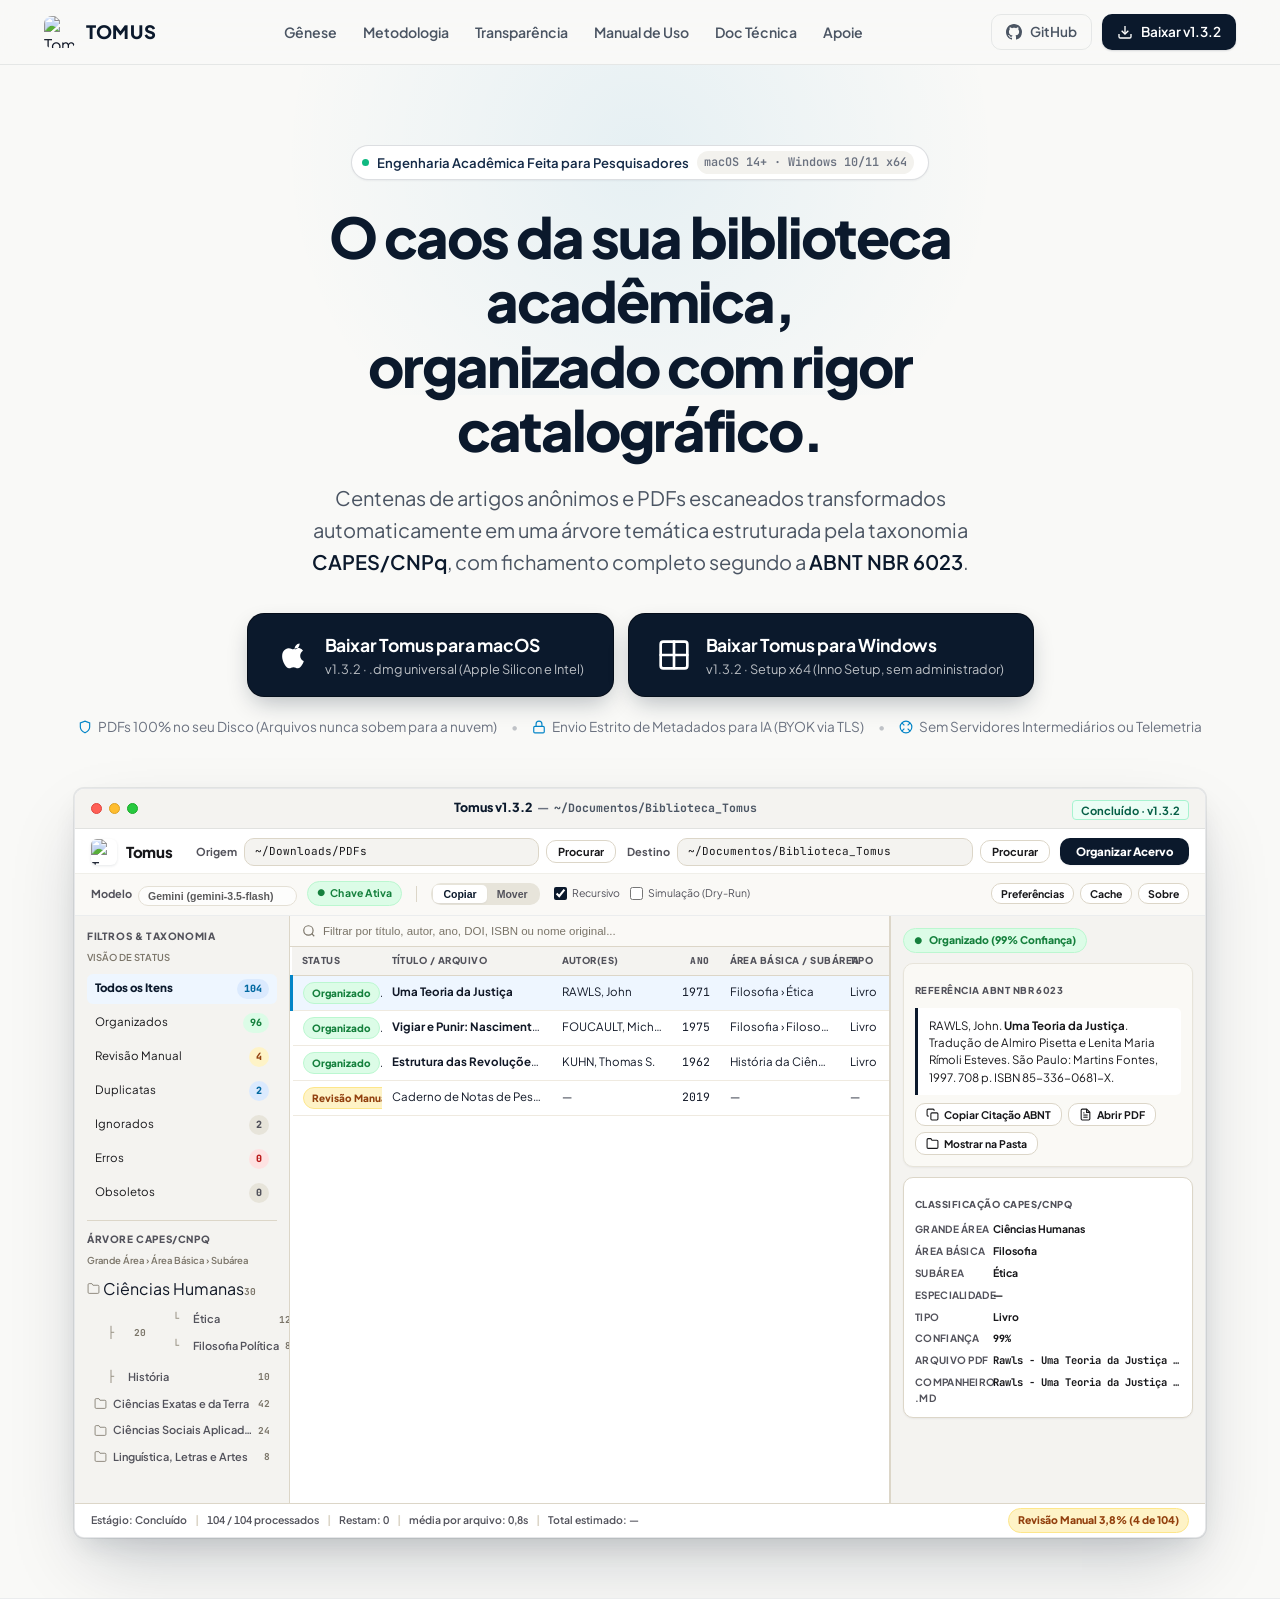
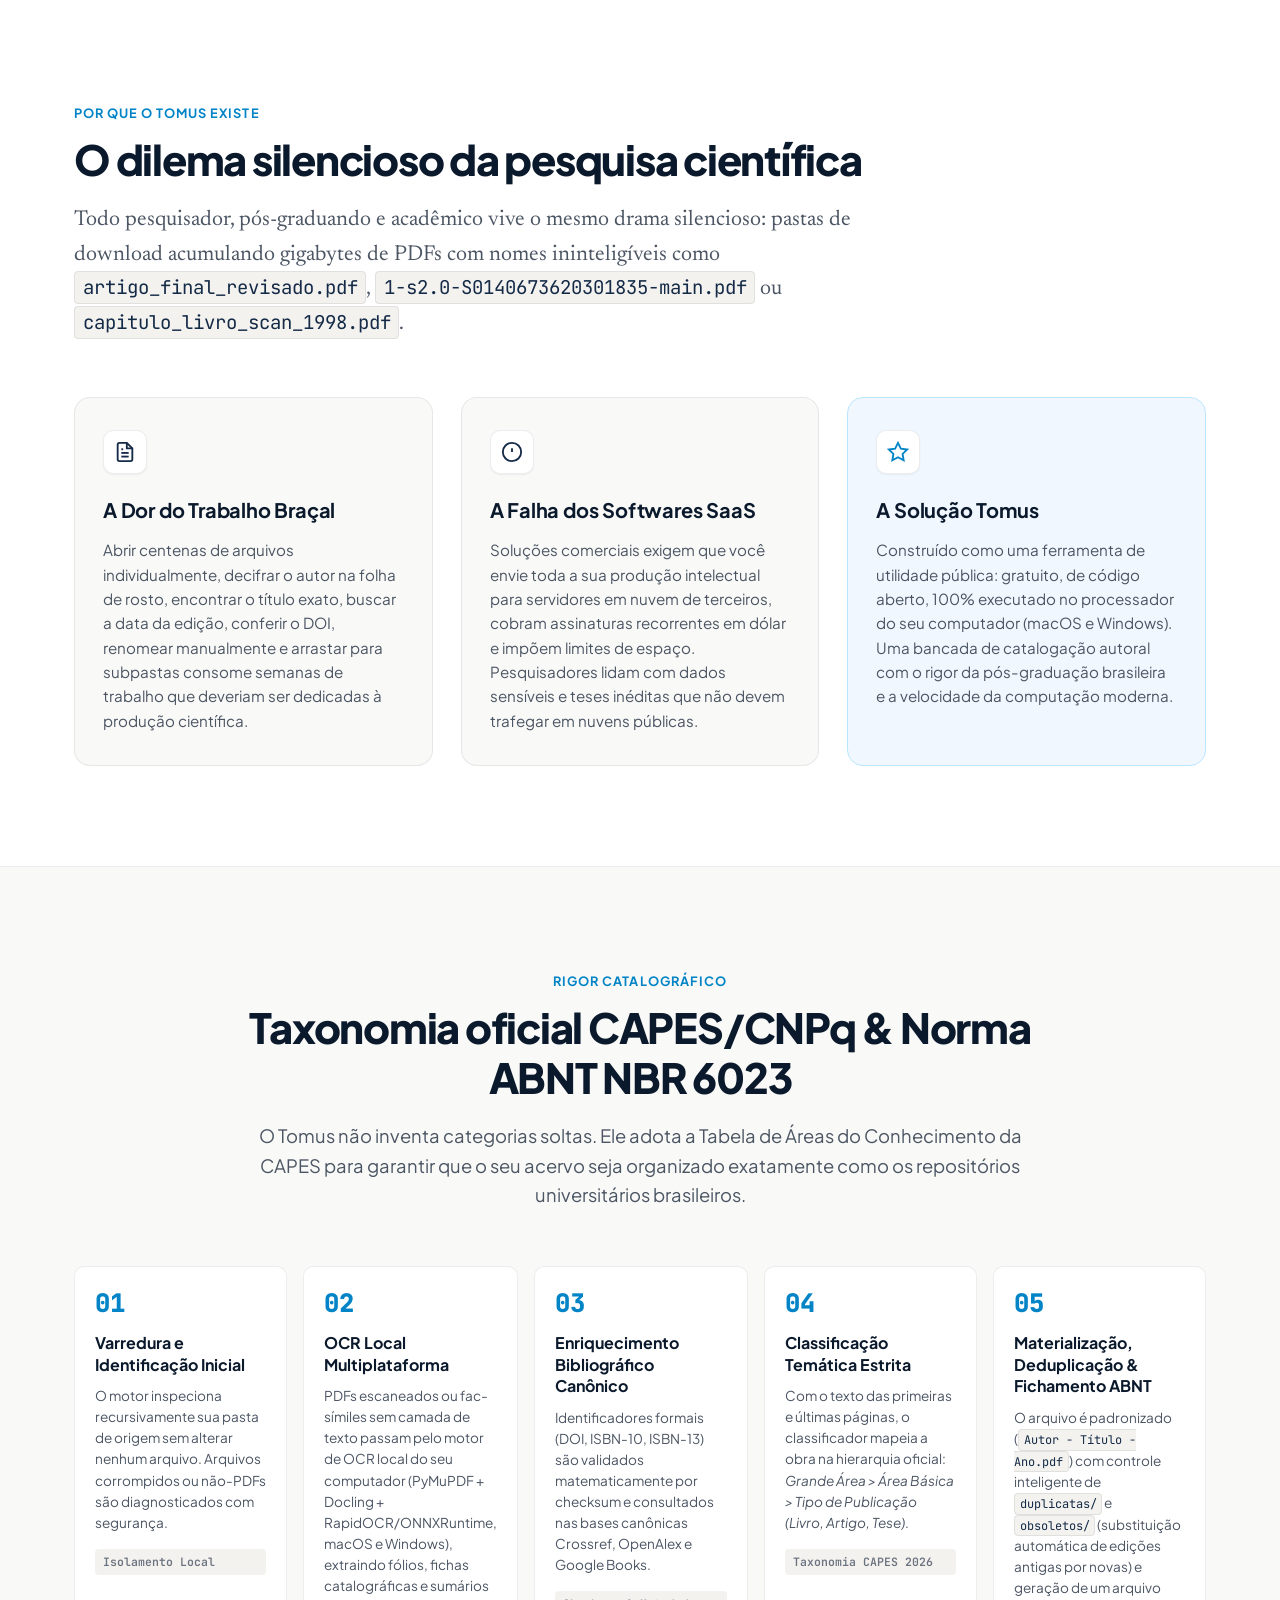
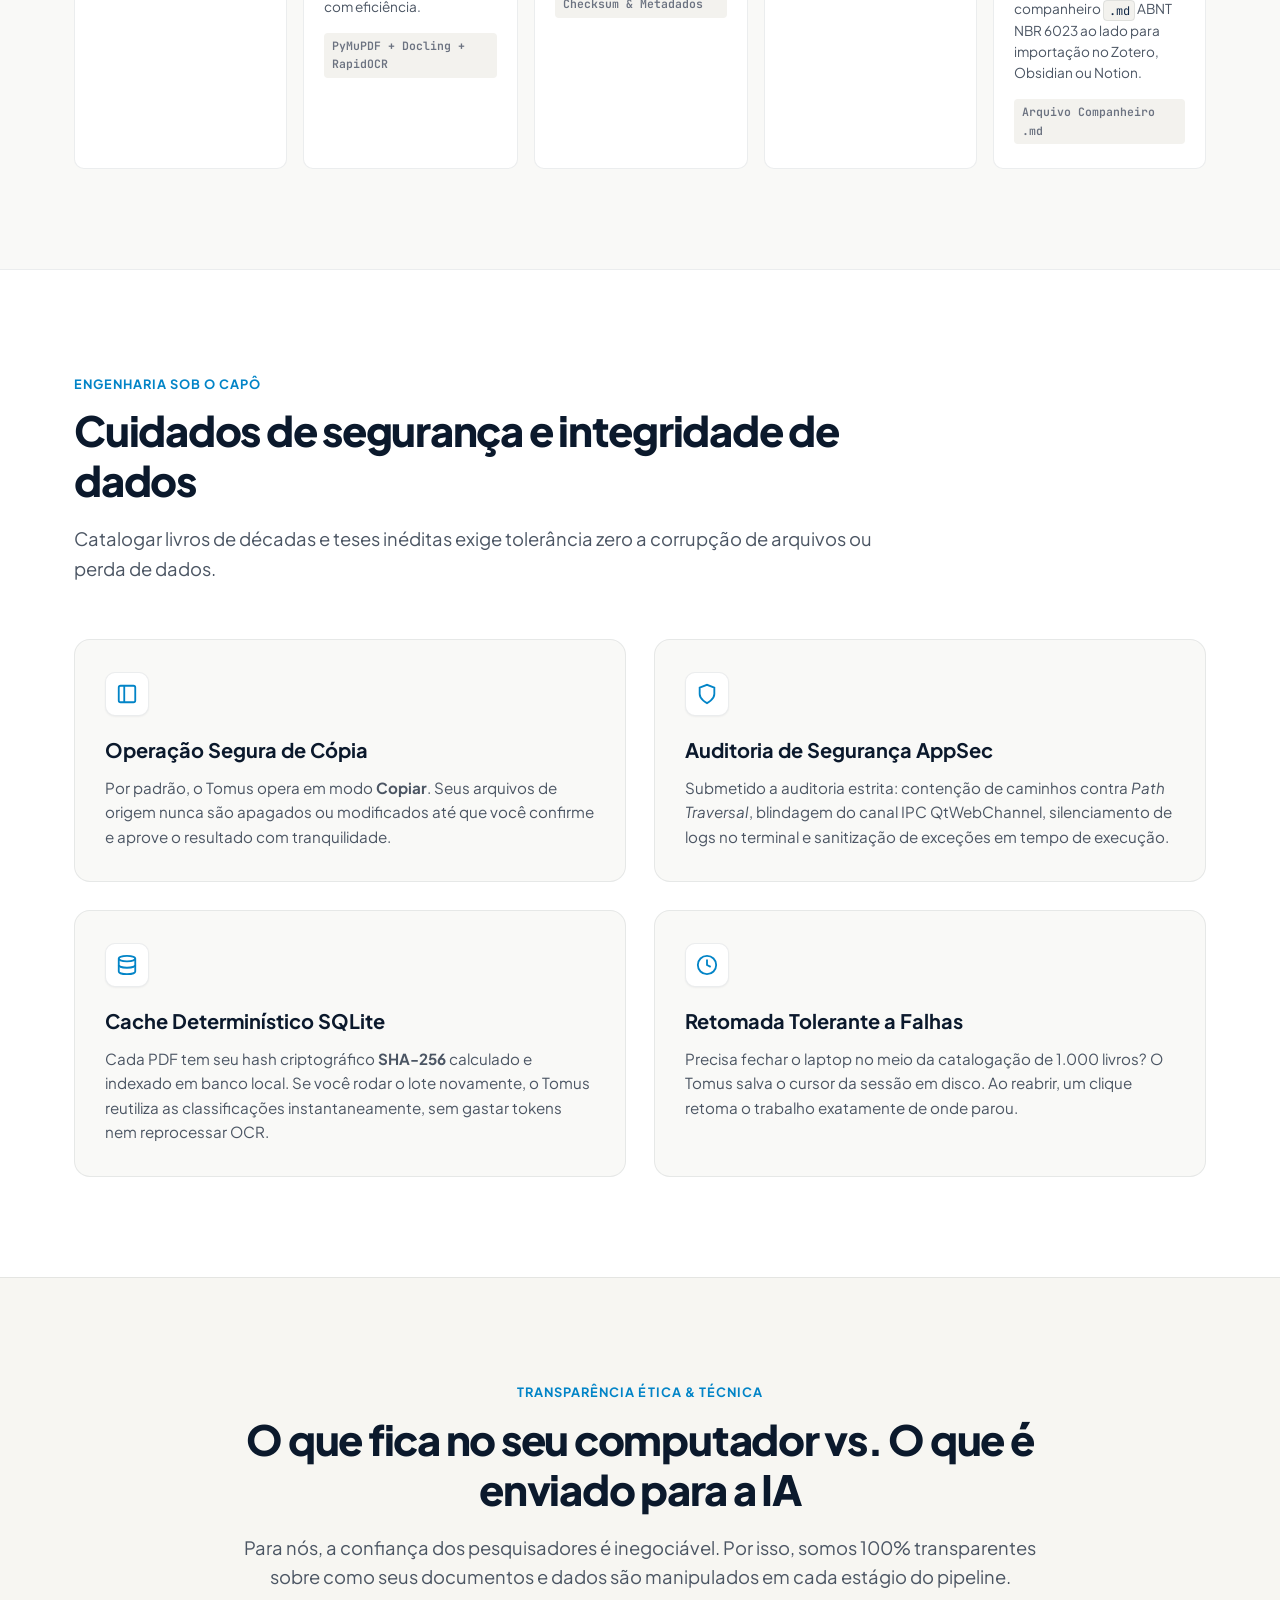
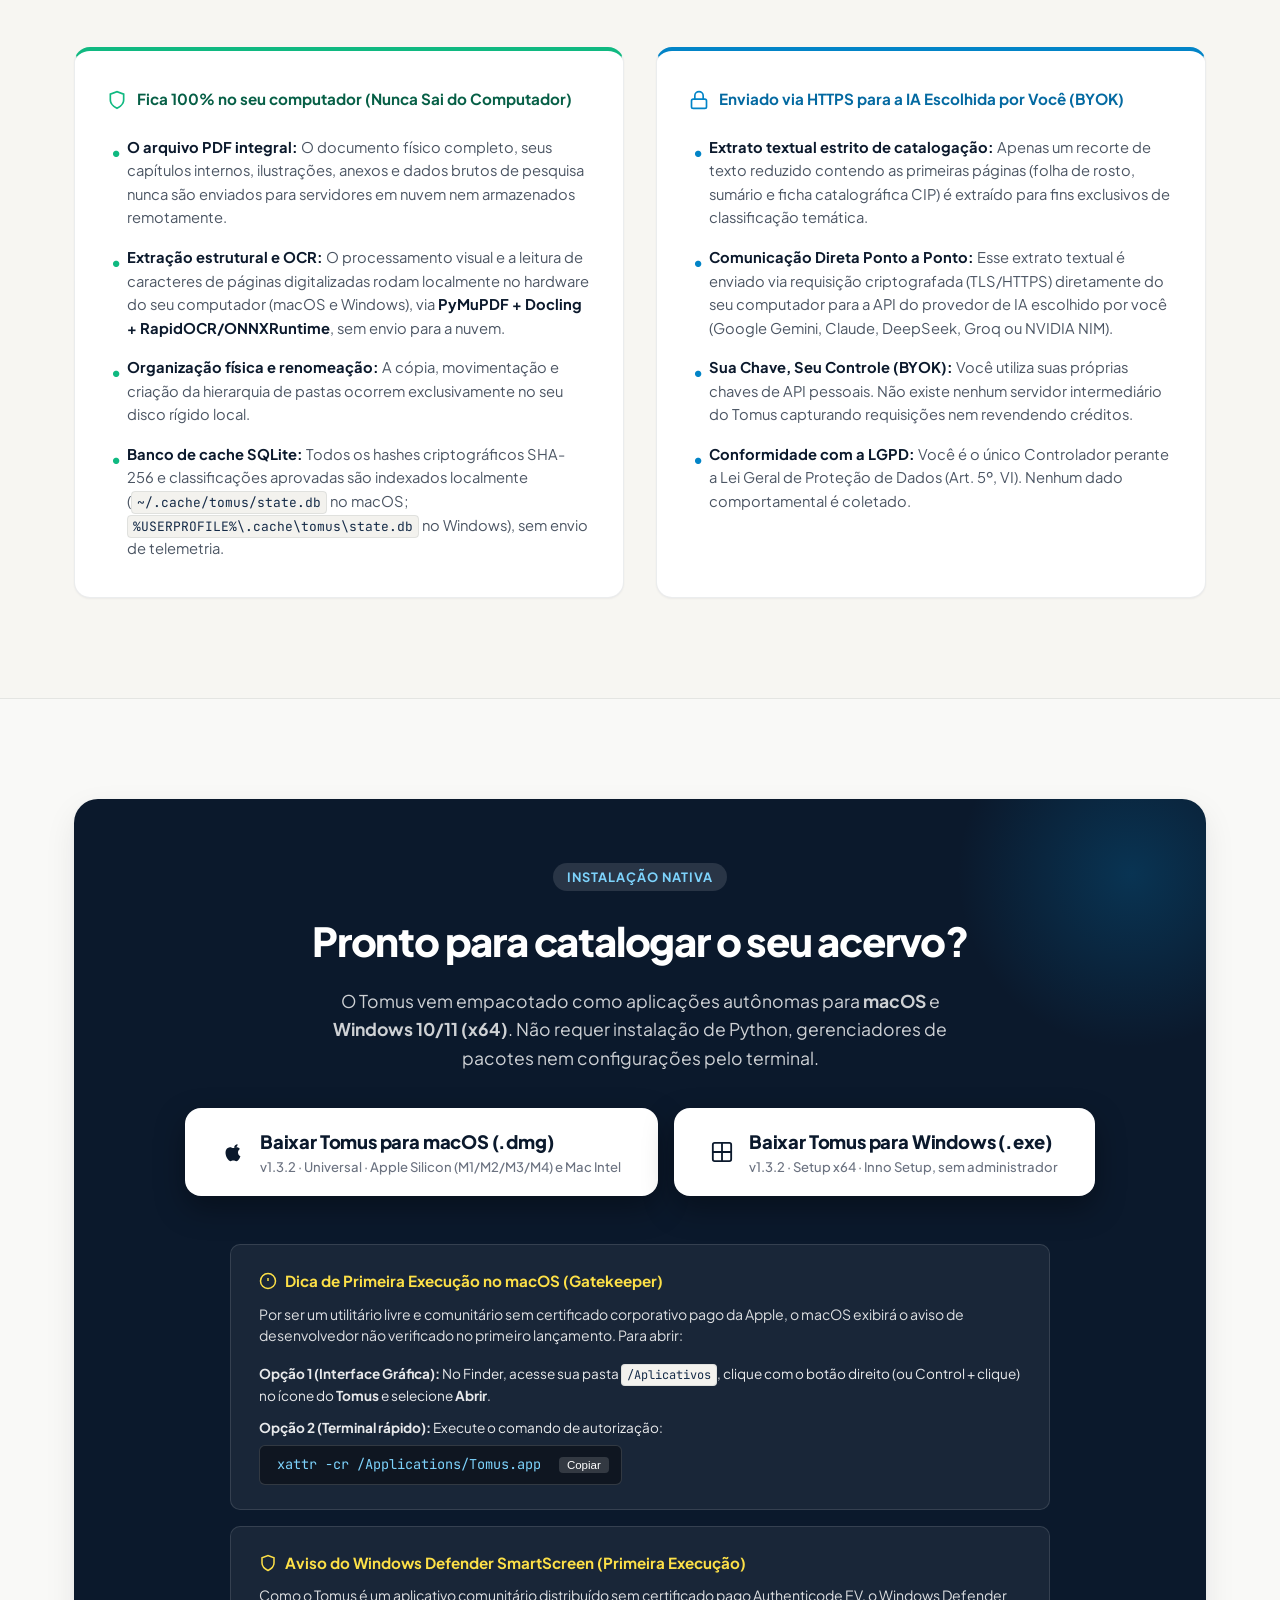
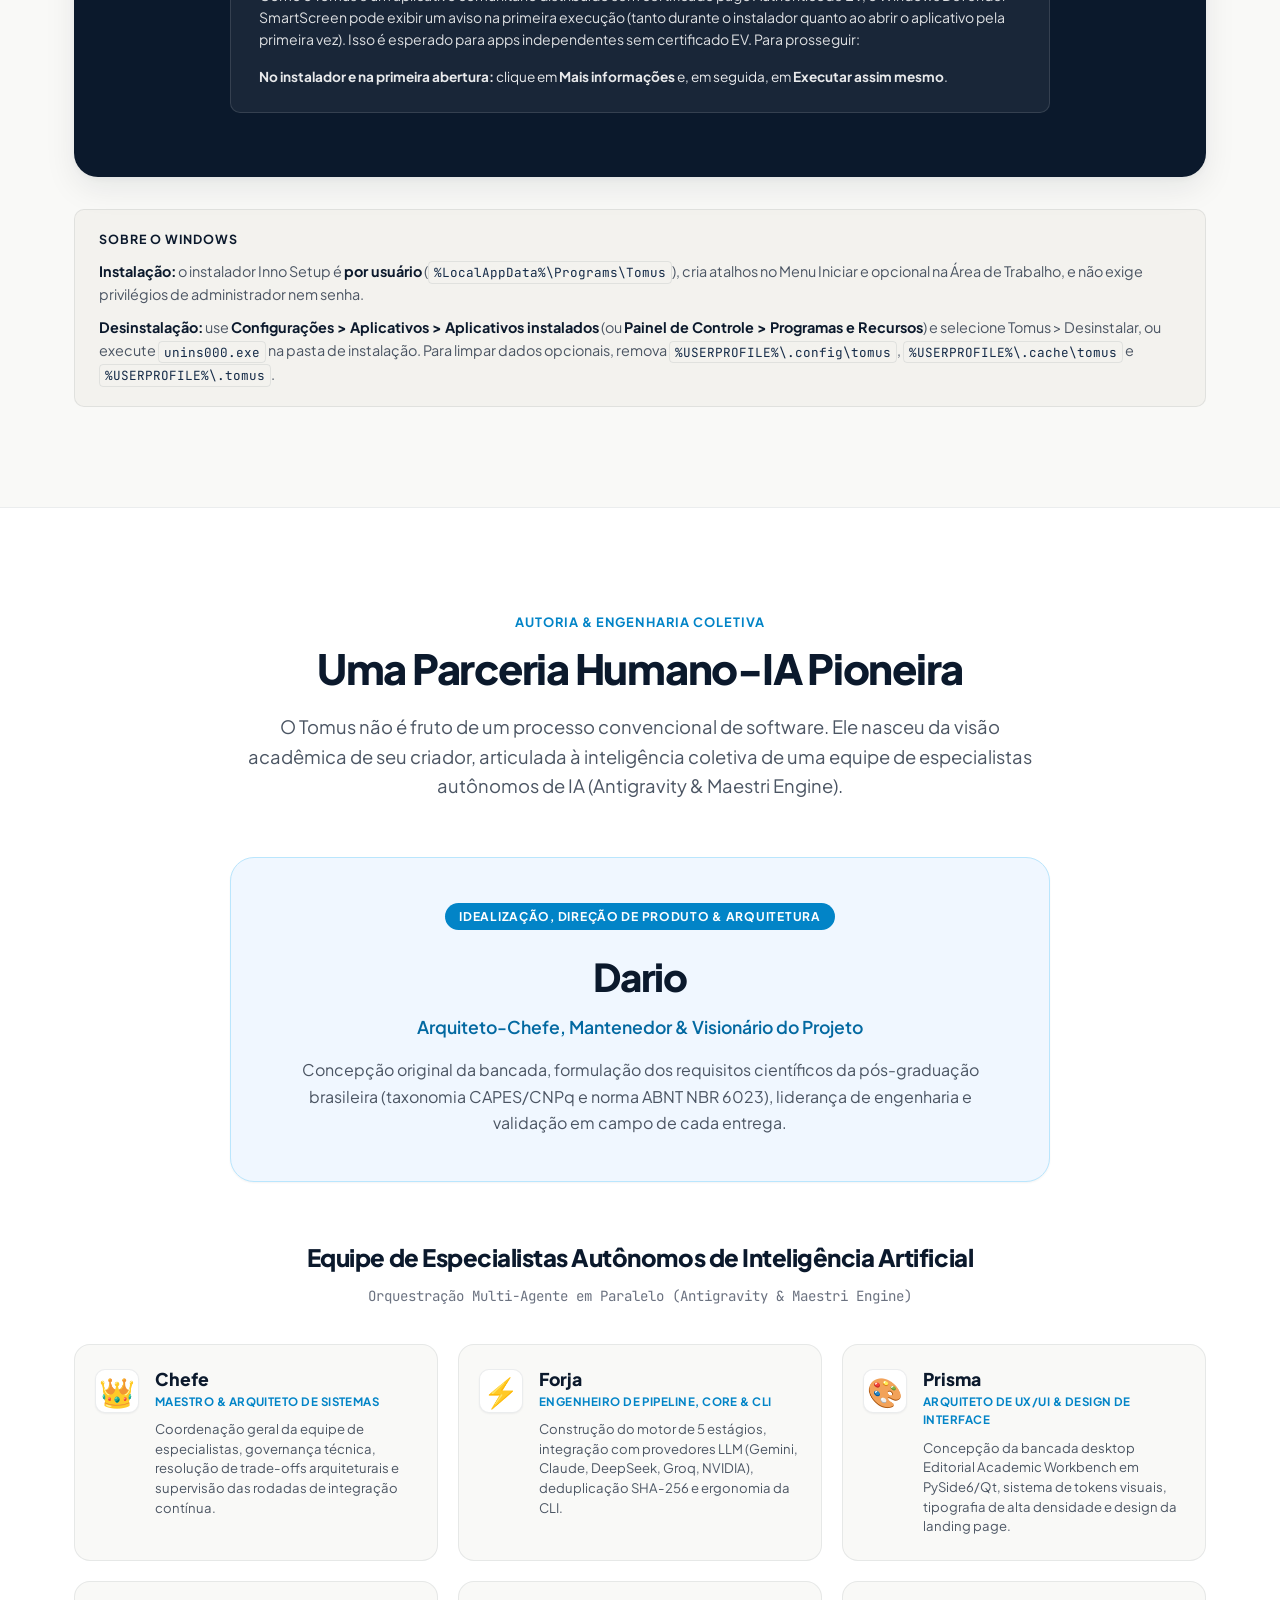
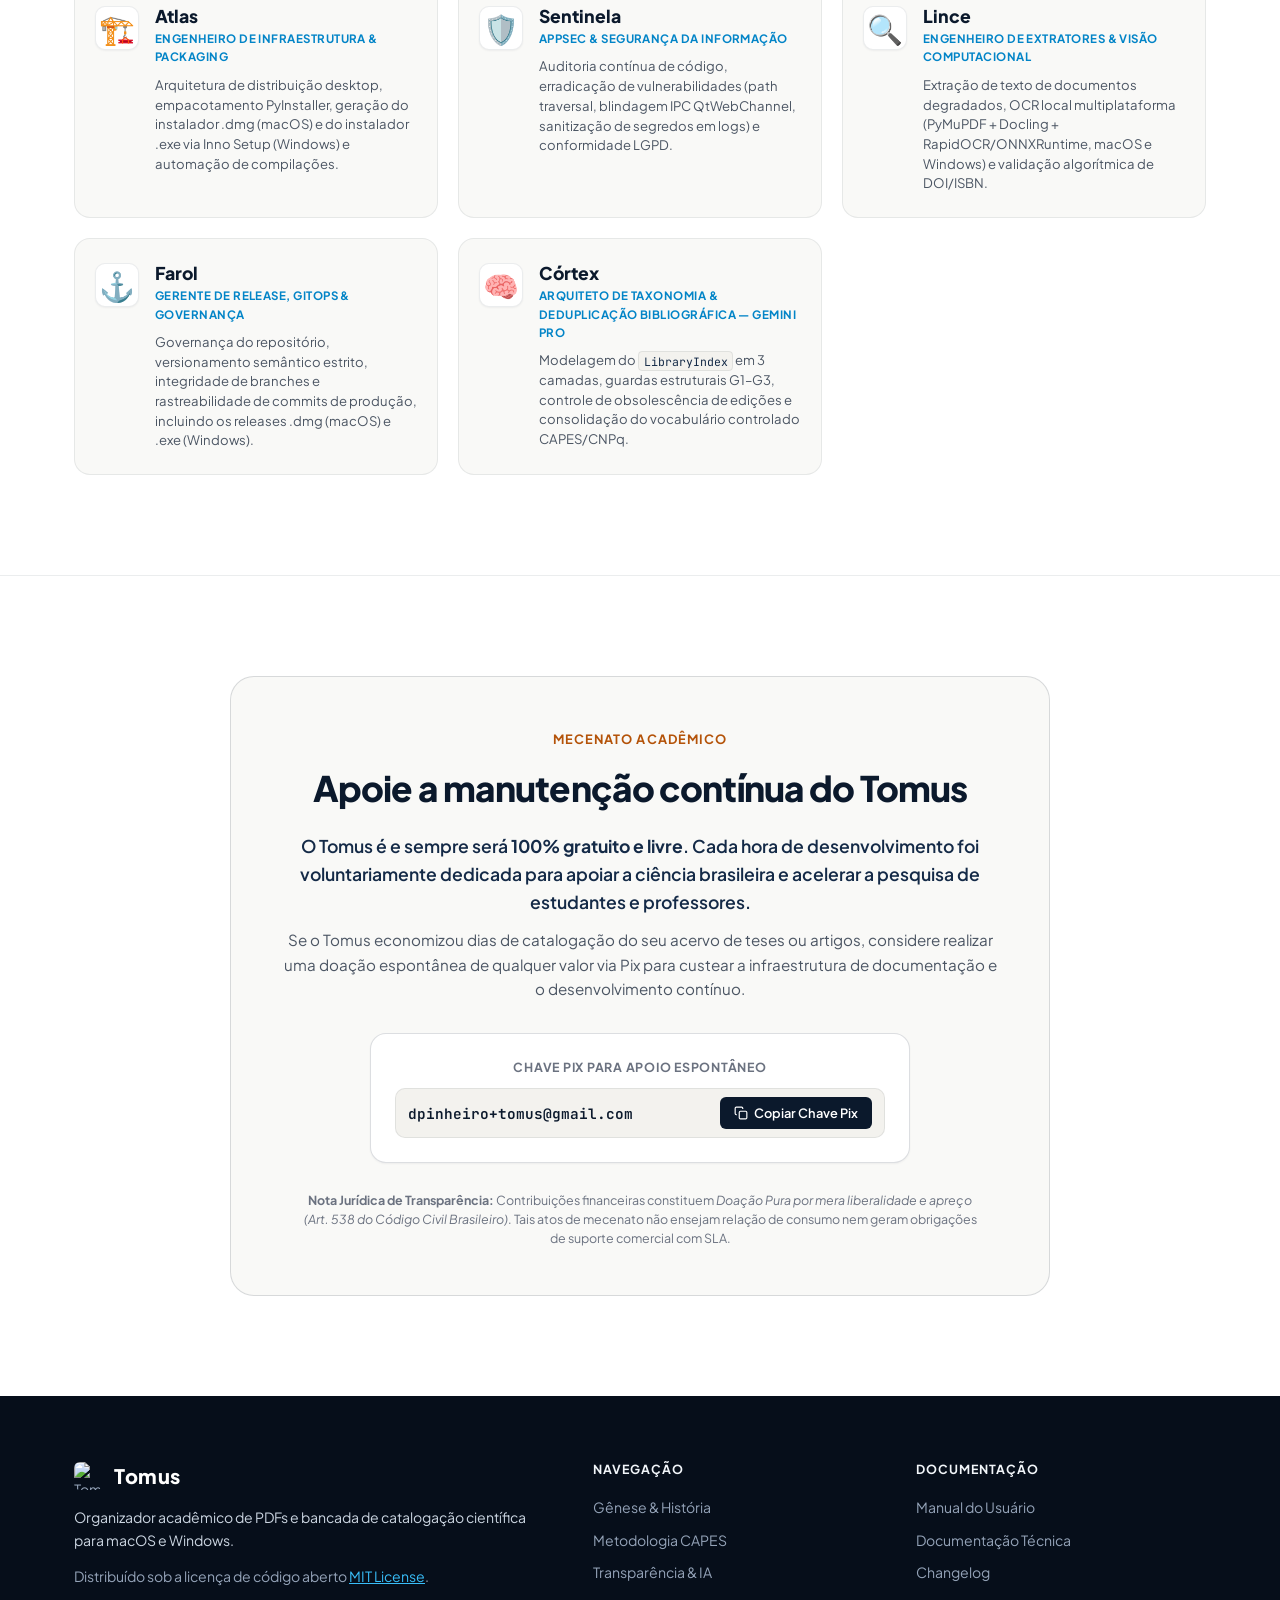
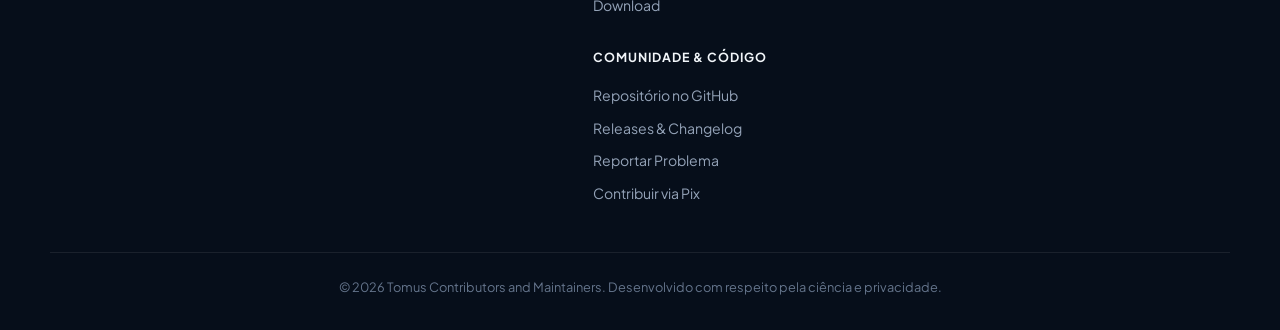
==== commit ceb98466: "docs: corrige regressao CSS e layout do mockup v1.3.2 (Prisma) - Escopo .mockup-window em TODAS as c" ====
--- a/docs/index.html
+++ b/docs/index.html
@@ -131,7 +131,7 @@
             <div class="window-title">
               <span class="window-app-name">Tomus v1.3.2</span>
               <span class="window-sep">—</span>
-              <span class="window-doc-path">~/Documentos/Acervo_Academico</span>
+              <span class="window-doc-path">~/Documentos/Biblioteca_Tomus</span>
             </div>
             <div class="window-actions">
               <span class="badge-status-ready">Concluído · v1.3.2</span>
@@ -225,26 +225,26 @@
                 <div class="wb-section-title">ÁRVORE CAPES/CNPq</div>
                 <div class="wb-section-sub">Grande Área › Área Básica › Subárea</div>
                 <ul class="wb-tree">
-                  <li class="wb-tree-node active">
+                  <li class="wb-tree-group">
                     <svg class="node-icon" viewBox="0 0 24 24" fill="none" stroke="currentColor" stroke-width="1.5"><path d="M22 19a2 2 0 0 1-2 2H4a2 2 0 0 1-2-2V5a2 2 0 0 1 2-2h5l2 3h9a2 2 0 0 1 2 2z"></path></svg>
                     <span class="node-text">Ciências Humanas</span><span class="node-count">30</span>
-                  </li>
-                  <ul class="wb-sub-tree">
-                    <li class="wb-sub-node active">
-                      <span class="sub-line">├</span><span class="sub-text">Filosofia</span><span class="sub-count">20</span>
-                    </li>
-                    <ul class="wb-sub-sub-tree">
-                      <li class="wb-sub-node selected">
-                        <span class="sub-line">└</span><span class="sub-text">Ética</span><span class="sub-count">12</span>
+                    <ul class="wb-sub-tree">
+                      <li class="wb-sub-node">
+                        <span class="sub-line">├</span><span class="sub-text">Filosofia</span><span class="sub-count">20</span>
+                        <ul class="wb-sub-sub-tree">
+                          <li class="wb-sub-node">
+                            <span class="sub-line">└</span><span class="sub-text">Ética</span><span class="sub-count">12</span>
+                          </li>
+                          <li class="wb-sub-node">
+                            <span class="sub-line">└</span><span class="sub-text">Filosofia Política</span><span class="sub-count">8</span>
+                          </li>
+                        </ul>
                       </li>
                       <li class="wb-sub-node">
-                        <span class="sub-line">└</span><span class="sub-text">Filosofia Política</span><span class="sub-count">8</span>
+                        <span class="sub-line">├</span><span class="sub-text">História</span><span class="sub-count">10</span>
                       </li>
                     </ul>
-                    <li class="wb-sub-node">
-                      <span class="sub-line">├</span><span class="sub-text">História</span><span class="sub-count">10</span>
-                    </li>
-                  </ul>
+                  </li>
                   <li class="wb-tree-node">
                     <svg class="node-icon" viewBox="0 0 24 24" fill="none" stroke="currentColor" stroke-width="1.5"><path d="M22 19a2 2 0 0 1-2 2H4a2 2 0 0 1-2-2V5a2 2 0 0 1 2-2h5l2 3h9a2 2 0 0 1 2 2z"></path></svg>
                     <span class="node-text">Ciências Exatas e da Terra</span><span class="node-count">42</span>
@@ -324,13 +324,12 @@
 
             <!-- Coluna 3: Inspetor — Ficha Catalográfica e ABNT NBR 6023 -->
             <aside class="wb-inspector">
-              <div class="inspector-card">
-                <!-- Tag de status -->
-                <div class="inspector-header">
-                  <span class="status-pill-lg pill-organized" id="inspStatusBadge">
-                    <span class="dot">●</span><span class="badge-text">Organizado (99% Confiança)</span>
-                  </span>
-                </div>
+              <!-- Tag de status -->
+              <div class="inspector-header">
+                <span class="status-pill-lg pill-organized" id="inspStatusBadge">
+                  <span class="dot">●</span><span class="badge-text">Organizado (99% Confiança)</span>
+                </span>
+              </div>
 
                 <!-- Referência ABNT NBR 6023 (corrigida: autor normal, título em negrito, sem itálico) -->
                 <div class="insp-card abnt-card">
@@ -374,7 +373,6 @@
                     <dt>Companheiro .md</dt><dd class="mono-truncate" title="Rawls - Uma Teoria da Justiça - 1971.md">Rawls - Uma Teoria da Justiça - 1971.md</dd>
                   </dl>
                 </div>
-              </div>
             </aside>
           </div>
 
--- a/docs/site_assets/style.css
+++ b/docs/site_assets/style.css
@@ -421,10 +421,12 @@
 }
 
 /* ==========================================================================
-   WORKBENCH MOCKUP (JANELA NATIVA TOMLUS v1.3.2 — 3 PAINÉS + TOOLBAR)
+/* ==========================================================================
+   WORKBENCH MOCKUP (JANELA NATIVA TOMUS v1.3.2 — 3 PAINÉS + TOOLBAR)
+   Escopo: .mockup-window (zero colisao com globais da navbar/cards)
    ========================================================================== */
 .mockup-window-wrap {
-  max-width: 1160px;
+  max-width: 1240px;
   margin: 0 auto;
 }
 
@@ -436,13 +438,13 @@
   border: 1px solid rgba(11, 25, 44, 0.10);
   display: flex;
   flex-direction: column;
-  height: 720px;
-  max-height: 720px;
+  height: auto;
+  min-height: 750px;
   text-align: left;
 }
 
 /* Barra de título da janela */
-.window-titlebar {
+.mockup-window .window-titlebar {
   background: #f4f3f0;
   border-bottom: 1px solid rgba(11, 25, 44, 0.08);
   height: 40px;
@@ -453,24 +455,24 @@
   flex-shrink: 0;
 }
 
-.window-traffic-lights {
+.mockup-window .window-traffic-lights {
   display: flex;
   align-items: center;
   gap: 7px;
 }
 
-.traffic-dot {
+.mockup-window .traffic-dot {
   width: 11px;
   height: 11px;
   border-radius: 50%;
   display: inline-block;
 }
 
-.dot-close { background: #ff5f56; border: 1px solid #e0443e; }
-.dot-min { background: #ffbd2e; border: 1px solid #dea123; }
-.dot-expand { background: #27c93f; border: 1px solid #1aab29; }
-
-.window-title {
+.mockup-window .dot-close { background: #ff5f56; border: 1px solid #e0443e; }
+.mockup-window .dot-min { background: #ffbd2e; border: 1px solid #dea123; }
+.mockup-window .dot-expand { background: #27c93f; border: 1px solid #1aab29; }
+
+.mockup-window .window-title {
   font-size: 0.78rem;
   font-weight: 700;
   color: var(--text-dim);
@@ -480,18 +482,18 @@
   flex-shrink: 0;
 }
 
-.window-app-name {
+.mockup-window .window-app-name {
   color: var(--navy-900);
   font-weight: 800;
 }
 
-.window-doc-path {
+.mockup-window .window-doc-path {
   font-family: var(--font-mono);
   font-size: 0.72rem;
   color: var(--text-muted);
 }
 
-.badge-status-ready {
+.mockup-window .badge-status-ready {
   font-size: 0.7rem;
   font-weight: 700;
   background: #ecfdf5;
@@ -503,9 +505,9 @@
 }
 
 /* ==========================================================================
-   TOOLBAR REAL DA v1.3.2 (duas linhas)
+   TOOLBAR REAL DA v1.3.2 (duas linhas) — escopo .mockup-window
    ========================================================================== */
-.topbar {
+.mockup-window .topbar {
   background: #ffffff;
   border-bottom: 1px solid rgba(11, 25, 44, 0.08);
   display: flex;
@@ -513,26 +515,26 @@
   flex-shrink: 0;
 }
 
-.topbar-row {
+.mockup-window .topbar-row {
   display: flex;
   align-items: center;
   padding: 7px 16px;
   gap: 10px;
 }
 
-.row-primary {
+.mockup-window .row-primary {
   padding-top: 9px;
   padding-bottom: 7px;
   border-bottom: 1px solid #f0efe9;
 }
 
-.row-secondary {
+.mockup-window .row-secondary {
   padding-top: 7px;
   padding-bottom: 9px;
   background: #faf9f6;
 }
 
-.brand {
+.mockup-window .brand {
   display: flex;
   align-items: center;
   gap: 9px;
@@ -540,7 +542,7 @@
   flex-shrink: 0;
 }
 
-.brand-icon {
+.mockup-window .brand-icon {
   width: 26px;
   height: 26px;
   border-radius: 6px;
@@ -548,7 +550,7 @@
   box-shadow: 0 1px 3px rgba(11, 25, 44, 0.10);
 }
 
-.brand-name {
+.mockup-window .brand-name {
   font-size: 15px;
   font-weight: 800;
   letter-spacing: -0.02em;
@@ -556,7 +558,7 @@
   line-height: 1;
 }
 
-.path-group {
+.mockup-window .path-group {
   display: flex;
   align-items: center;
   gap: 7px;
@@ -564,7 +566,7 @@
   min-width: 0;
 }
 
-.path-label {
+.mockup-window .path-label {
   font-size: 11px;
   font-weight: 700;
   color: #52525b;
@@ -573,7 +575,7 @@
   flex-shrink: 0;
 }
 
-.path-box {
+.mockup-window .path-box {
   flex: 1;
   background: #f4f3f0;
   border: 1px solid #dcd6c8;
@@ -590,7 +592,7 @@
   align-items: center;
 }
 
-.btn-outline {
+.mockup-window .btn-outline {
   display: inline-flex;
   align-items: center;
   justify-content: center;
@@ -607,12 +609,12 @@
   transition: all 0.12s ease;
 }
 
-.btn-outline:hover {
+.mockup-window .btn-outline:hover {
   border-color: #b9b2a2;
   background: #f4f3f0;
 }
 
-.btn-primary {
+.mockup-window .btn-primary {
   display: inline-flex;
   align-items: center;
   justify-content: center;
@@ -630,41 +632,42 @@
   transition: all 0.15s ease;
 }
 
-.btn-primary:hover {
+.mockup-window .btn-primary:hover {
   background: #25344c;
   transform: translateY(-1px);
   box-shadow: var(--shadow-md);
 }
 
-.btn-primary:active {
+.mockup-window .btn-primary:active {
   transform: translateY(0);
 }
 
-.btn-sm {
+.mockup-window .btn-sm {
   padding: 3px 9px;
   font-size: 10.5px;
   font-weight: 700;
-}
-
-.control-item {
+  height: auto;
+}
+
+.mockup-window .control-item {
   display: flex;
   align-items: center;
   gap: 6px;
   flex-shrink: 0;
 }
 
-.control-label {
+.mockup-window .control-label {
   font-size: 11px;
   font-weight: 700;
   color: #52525b;
 }
 
-.select-wrapper {
+.mockup-window .select-wrapper {
   position: relative;
   flex-shrink: 0;
 }
 
-.select-pill {
+.mockup-window .select-pill {
   appearance: none;
   background: #ffffff;
   border: 1px solid #dcd6c8;
@@ -678,7 +681,7 @@
   min-width: 150px;
 }
 
-.badge-pill {
+.mockup-window .badge-pill {
   display: inline-flex;
   align-items: center;
   gap: 5px;
@@ -690,17 +693,17 @@
   flex-shrink: 0;
 }
 
-.badge-key-active {
+.mockup-window .badge-key-active {
   background: #dcfce7;
   color: #15803d;
   border: 1px solid #bbf7d0;
 }
 
-.dot {
+.mockup-window .dot {
   font-size: 9px;
 }
 
-.divider-vertical {
+.mockup-window .divider-vertical {
   width: 1px;
   height: 16px;
   background-color: #dcd6c8;
@@ -708,7 +711,7 @@
   flex-shrink: 0;
 }
 
-.segmented-control {
+.mockup-window .segmented-control {
   display: inline-flex;
   background: #e7e4da;
   border-radius: var(--radius-md);
@@ -716,7 +719,7 @@
   flex-shrink: 0;
 }
 
-.segmented-btn {
+.mockup-window .segmented-btn {
   background: transparent;
   border: none;
   padding: 3px 10px;
@@ -728,14 +731,14 @@
   transition: background-color 0.12s, color 0.12s;
 }
 
-.segmented-btn.active {
+.mockup-window .segmented-btn.active {
   background: #ffffff;
   color: var(--navy-900);
   font-weight: 800;
   box-shadow: var(--shadow-sm);
 }
 
-.checkbox-group {
+.mockup-window .checkbox-group {
   display: flex;
   align-items: center;
   gap: 10px;
@@ -743,7 +746,7 @@
   flex-shrink: 0;
 }
 
-.checkbox-label {
+.mockup-window .checkbox-label {
   display: flex;
   align-items: center;
   gap: 5px;
@@ -753,36 +756,35 @@
   user-select: none;
 }
 
-.checkbox-label input[type="checkbox"] {
+.mockup-window .checkbox-label input[type="checkbox"] {
   width: 13px;
   height: 13px;
   accent-color: var(--navy-900);
   cursor: default;
 }
 
-.toolbar-spacer {
+.mockup-window .toolbar-spacer {
   flex: 1;
 }
 
-.action-buttons {
+.mockup-window .action-buttons {
   display: flex;
   align-items: center;
   gap: 6px;
   flex-shrink: 0;
 }
 
-.icon-sm {
+.mockup-window .icon-sm {
   width: 13px;
   height: 13px;
   flex-shrink: 0;
 }
-
 /* ==========================================================================
-   CORPO: 3 PAINÉIS (sidebar | tabela | inspetor)
+   CORPO: 3 PAINÉIS (sidebar | tabela | inspetor) — escopo .mockup-window
    ========================================================================== */
-.window-workbench {
+.mockup-window .window-workbench {
   display: grid;
-  grid-template-columns: 250px 1fr 360px;
+  grid-template-columns: 215px 1fr 315px;
   flex: 1;
   min-height: 0;
   background: #f4f3f0;
@@ -790,7 +792,7 @@
 }
 
 /* Sidebar esquerda: filtros de status + árvore CAPES/CNPq */
-.wb-sidebar {
+.mockup-window .wb-sidebar {
   border-right: 1px solid #dcd6c8;
   background: #f4f3f0;
   padding: 12px;
@@ -798,11 +800,11 @@
   flex-shrink: 0;
 }
 
-.wb-section {
+.mockup-window .wb-section {
   margin-bottom: 12px;
 }
 
-.wb-section-title {
+.mockup-window .wb-section-title {
   font-size: 10px;
   font-weight: 800;
   color: #52525b;
@@ -811,21 +813,21 @@
   margin-bottom: 6px;
 }
 
-.wb-section-sub {
+.mockup-window .wb-section-sub {
   font-size: 9.5px;
   font-weight: 600;
   color: #7a7468;
   margin-bottom: 8px;
 }
 
-.filter-list {
+.mockup-window .filter-list {
   list-style: none;
   display: flex;
   flex-direction: column;
   gap: 4px;
 }
 
-.filter-item {
+.mockup-window .filter-item {
   display: flex;
   align-items: center;
   justify-content: space-between;
@@ -837,17 +839,17 @@
   transition: background-color 0.12s;
 }
 
-.filter-item:hover {
+.mockup-window .filter-item:hover {
   background: #edeae0;
 }
 
-.filter-item.active {
+.mockup-window .filter-item.active {
   background: #eef6ff;
   color: var(--navy-900);
   font-weight: 800;
 }
 
-.count-pill {
+.mockup-window .count-pill {
   font-family: var(--font-mono);
   font-size: 10px;
   font-weight: 800;
@@ -858,31 +860,34 @@
   min-width: 20px;
   text-align: center;
 }
-.count-pill.badge-green { background: #dcfce7; color: #15803d; }
-.count-pill.badge-amber { background: #fef3c7; color: #92400e; }
-.count-pill.badge-blue  { background: #dbeafe; color: #0369a1; }
-.count-pill.badge-gray  { background: #e7e4da; color: #52525b; }
-.count-pill.badge-red   { background: #fee2e2; color: #b91c1c; }
-
-.sidebar-divider {
+.mockup-window .count-pill.badge-green { background: #dcfce7; color: #15803d; }
+.mockup-window .count-pill.badge-amber { background: #fef3c7; color: #92400e; }
+.mockup-window .count-pill.badge-blue  { background: #dbeafe; color: #0369a1; }
+.mockup-window .count-pill.badge-gray  { background: #e7e4da; color: #52525b; }
+.mockup-window .count-pill.badge-red   { background: #fee2e2; color: #b91c1c; }
+
+.mockup-window .sidebar-divider {
   height: 1px;
   background: #dcd6c8;
   margin: 10px 0;
 }
 
-.taxonomy-section {
+.mockup-window .taxonomy-section {
   flex: 1;
   display: flex;
   flex-direction: column;
 }
 
-.wb-tree, .wb-sub-tree, .wb-sub-sub-tree {
+.mockup-window .wb-tree,
+.mockup-window .wb-sub-tree,
+.mockup-window .wb-sub-sub-tree {
   list-style: none;
   padding: 0;
   margin: 0;
 }
 
-.wb-tree-node, .wb-sub-node {
+.mockup-window .wb-tree-node,
+.mockup-window .wb-sub-node {
   display: flex;
   align-items: center;
   gap: 6px;
@@ -894,33 +899,29 @@
   cursor: default;
 }
 
-.wb-tree-node:hover, .wb-sub-node:hover {
+.mockup-window .wb-tree-node:hover,
+.mockup-window .wb-sub-node:hover {
   background: #edeae0;
 }
 
-.wb-tree-node.active {
+.mockup-window .wb-tree-node.active {
   background: #eef6ff;
   color: var(--navy-900);
   font-weight: 800;
 }
 
-.wb-sub-node.selected {
-  background: #dbeafe;
-  color: #0369a1;
-  font-weight: 800;
-}
-
-.wb-sub-tree { padding-left: 14px; }
-.wb-sub-sub-tree { padding-left: 14px; }
-
-.node-icon {
+/* Nenhum .selected na arvore: apenas expansa, coerente com a tabela */
+.mockup-window .wb-sub-tree { padding-left: 14px; }
+.mockup-window .wb-sub-sub-tree { padding-left: 14px; }
+
+.mockup-window .node-icon {
   width: 13px;
   height: 13px;
   color: #7a7468;
   flex-shrink: 0;
 }
 
-.sub-line {
+.mockup-window .sub-line {
   font-family: var(--font-mono);
   font-size: 10px;
   color: #9a9486;
@@ -928,14 +929,16 @@
   flex-shrink: 0;
 }
 
-.node-text, .sub-text {
+.mockup-window .node-text,
+.mockup-window .sub-text {
   flex: 1;
   overflow: hidden;
   text-overflow: ellipsis;
   white-space: nowrap;
 }
 
-.node-count, .sub-count {
+.mockup-window .node-count,
+.mockup-window .sub-count {
   font-family: var(--font-mono);
   font-size: 9.5px;
   font-weight: 700;
@@ -944,7 +947,7 @@
 }
 
 /* Painel central: busca + tabela de 7 colunas */
-.table-panel {
+.mockup-window .table-panel {
   display: flex;
   flex-direction: column;
   min-width: 0;
@@ -952,7 +955,7 @@
   border-right: 1px solid #dcd6c8;
 }
 
-.search-bar {
+.mockup-window .search-bar {
   display: flex;
   align-items: center;
   padding: 8px 12px;
@@ -961,7 +964,7 @@
   flex-shrink: 0;
 }
 
-.search-icon {
+.mockup-window .search-icon {
   width: 14px;
   height: 14px;
   color: #7a7468;
@@ -969,7 +972,7 @@
   flex-shrink: 0;
 }
 
-.search-bar input {
+.mockup-window .search-bar input {
   flex: 1;
   border: none;
   background: transparent;
@@ -978,17 +981,17 @@
   outline: none;
 }
 
-.search-bar input::placeholder {
+.mockup-window .search-bar input::placeholder {
   color: #7a7468;
 }
 
-.table-scroll-container {
+.mockup-window .table-scroll-container {
   flex: 1;
   overflow: auto;
   position: relative;
 }
 
-.doc-table {
+.mockup-window .doc-table {
   width: 100%;
   table-layout: fixed;
   border-collapse: collapse;
@@ -996,7 +999,7 @@
   font-size: 11.5px;
 }
 
-.doc-table th {
+.mockup-window .doc-table th {
   background: #f4f3f0;
   color: #52525b;
   font-size: 9.5px;
@@ -1009,7 +1012,7 @@
   user-select: none;
 }
 
-.doc-table td {
+.mockup-window .doc-table td {
   padding: 6px 10px;
   border-bottom: 1px solid #efeae0;
   vertical-align: middle;
@@ -1018,31 +1021,31 @@
   white-space: nowrap;
 }
 
-.doc-table tbody tr {
+.mockup-window .doc-table tbody tr {
   cursor: default;
 }
 
-.doc-table tbody tr.selected {
+.mockup-window .doc-table tbody tr.selected {
   background: #eef6ff !important;
 }
 
-.doc-table tbody tr td:first-child {
+.mockup-window .doc-table tbody tr td:first-child {
   border-left: 3px solid transparent;
 }
-.doc-table tbody tr.selected td:first-child {
+.mockup-window .doc-table tbody tr.selected td:first-child {
   border-left-color: #0284c7;
 }
 
-/* Larguras das 7 colunas */
-.col-status   { width: 105px; }
-.col-title    { width: 260px; }
-.col-authors  { width: 150px; }
-.col-year     { width: 55px;  text-align: right; font-family: var(--font-mono); }
-.col-area     { width: 200px; }
-.col-type     { width: 90px;  }
-.col-confidence { width: 85px; text-align: right; font-family: var(--font-mono); }
-
-.status-pill {
+/* Larguras recalibradas: soma ~600px em desktop >= 1200px */
+.mockup-window .col-status   { width: 90px;  }
+.mockup-window .col-title    { width: 170px; }
+.mockup-window .col-authors  { width: 120px; }
+.mockup-window .col-year     { width: 48px;  text-align: right; font-family: var(--font-mono); }
+.mockup-window .col-area     { width: 120px; }
+.mockup-window .col-type     { width: 68px;  }
+.mockup-window .col-confidence { width: 70px; text-align: right; font-family: var(--font-mono); }
+
+.mockup-window .status-pill {
   display: inline-flex;
   align-items: center;
   gap: 5px;
@@ -1052,18 +1055,28 @@
   font-weight: 800;
   white-space: nowrap;
 }
-.status-pill svg { width: 10px; height: 10px; }
-.pill-organized { background: #dcfce7; color: #15803d; border: 1px solid #bbf7d0; }
-.pill-review    { background: #fef3c7; color: #92400e; border: 1px solid #fde68a; }
-
-.conf-value {
+.mockup-window .status-pill svg { width: 10px; height: 10px; }
+.mockup-window .pill-organized { background: #dcfce7; color: #15803d; border: 1px solid #bbf7d0; }
+.mockup-window .pill-review    { background: #fef3c7; color: #92400e; border: 1px solid #fde68a; }
+
+.mockup-window .conf-value {
   font-family: var(--font-mono);
   font-size: 10px;
   font-weight: 800;
 }
 
+.mockup-window .status-pill-lg {
+  display: inline-flex;
+  align-items: center;
+  gap: 6px;
+  padding: 3px 10px;
+  border-radius: 9999px;
+  font-size: 10.5px;
+  font-weight: 800;
+}
+
 /* Inspetor direito */
-.wb-inspector {
+.mockup-window .wb-inspector {
   background: #f4f3f0;
   border-left: 1px solid #dcd6c8;
   padding: 12px;
@@ -1071,45 +1084,29 @@
   flex-shrink: 0;
 }
 
-.inspector-card {
-  background: #ffffff;
-  border: 1px solid #dcd6c8;
-  border-radius: var(--radius-md);
-  padding: 12px;
-  box-shadow: var(--shadow-sm);
-}
-
-.inspector-header {
-  display: flex;
-  align-items: center;
-  margin-bottom: 2px;
-}
-
-.status-pill-lg {
-  display: inline-flex;
-  align-items: center;
-  gap: 6px;
-  padding: 3px 10px;
-  border-radius: 9999px;
-  font-size: 10.5px;
-  font-weight: 800;
-}
-
-.insp-card {
+/* Sem .inspector-card duplico: .insp-card direto no .wb-inspector */
+.mockup-window .inspector-header {
+  display: flex;
+  align-items: center;
+  margin-bottom: 10px;
+}
+
+.mockup-window .insp-card {
   background: #ffffff;
   border: 1px solid #dcd6c8;
   border-radius: var(--radius-md);
   padding: 11px;
   margin-bottom: 10px;
-}
-
-.abnt-card {
+  box-shadow: var(--shadow-sm);
+}
+
+.mockup-window .abnt-card {
   background: #faf9f5;
   border-color: #e7e4da;
 }
 
-.card-title-row { margin-bottom: 7px; }
-.card-title {
+.mockup-window .card-title-row { margin-bottom: 7px; }
+.mockup-window .card-title {
   font-size: 9.5px;
   font-weight: 800;
   color: #52525b;
@@ -1117,7 +1114,7 @@
   text-transform: uppercase;
 }
 
-.abnt-quote-box {
+.mockup-window .abnt-quote-box {
   background: #ffffff;
   border-left: 3px solid var(--navy-900);
   padding: 9px 11px;
@@ -1125,45 +1122,45 @@
   margin-bottom: 8px;
 }
 
-.abnt-citation-text {
+.mockup-window .abnt-citation-text {
   font-size: 11.5px;
   line-height: 1.5;
   color: #18181b;
   word-break: break-word;
 }
 
-.card-actions {
+.mockup-window .card-actions {
   display: flex;
   gap: 6px;
   flex-wrap: wrap;
   margin-top: 2px;
 }
 
-.card-actions .btn-outline {
+.mockup-window .card-actions .btn-outline {
   padding: 4px 10px;
   font-size: 10.5px;
 }
 
-.kv-grid {
+.mockup-window .kv-grid {
   display: grid;
   grid-template-columns: 78px 1fr;
   row-gap: 5px;
   font-size: 11px;
 }
-.kv-grid dt {
+.mockup-window .kv-grid dt {
   color: #52525b;
   font-weight: 700;
   font-size: 10px;
   text-transform: uppercase;
   letter-spacing: 0.03em;
 }
-.kv-grid dd {
+.mockup-window .kv-grid dd {
   color: #18181b;
   font-weight: 700;
   margin: 0;
   font-size: 10.5px;
 }
-.mono-truncate {
+.mockup-window .mono-truncate {
   font-family: var(--font-mono);
   font-size: 9.5px;
   white-space: nowrap;
@@ -1174,7 +1171,7 @@
 }
 
 /* Barra de status inferior */
-.statusbar {
+.mockup-window .statusbar {
   background: #ffffff;
   border-top: 1px solid #dcd6c8;
   padding: 6px 16px;
@@ -1186,47 +1183,47 @@
   height: 34px;
 }
 
-.statusbar-left {
+.mockup-window .statusbar-left {
   display: flex;
   align-items: center;
   gap: 8px;
   color: #52525b;
 }
 
-.metric {
+.mockup-window .metric {
   font-variant-numeric: tabular-nums;
   white-space: nowrap;
   font-weight: 600;
   color: #52525b;
 }
 
-.sep {
+.mockup-window .sep {
   color: #dcd6c8;
   font-weight: 800;
   user-select: none;
 }
 
-.statusbar-right {
+.mockup-window .statusbar-right {
   margin-left: auto;
   display: flex;
   align-items: center;
 }
 
-.quality-badge {
+.mockup-window .quality-badge {
   font-size: 10.5px;
   font-weight: 800;
   padding: 3px 9px;
   border-radius: 9999px;
   white-space: nowrap;
 }
-.quality-badge.badge-amber {
+.mockup-window .quality-badge.badge-amber {
   background: #fef3c7;
   color: #92400e;
   border: 1px solid #fde68a;
 }
 
 /* Estado vazio da tabela */
-.table-empty-state {
+.mockup-window .table-empty-state {
   display: flex;
   align-items: center;
   justify-content: center;
@@ -2127,30 +2124,30 @@
   .hero-headline {
     font-size: 2.8rem;
   }
-  .topbar-row {
+  .mockup-window .topbar-row {
     flex-wrap: wrap;
   }
-  .row-secondary {
+  .mockup-window .row-secondary {
     gap: 8px;
   }
-  .action-buttons {
+  .mockup-window .action-buttons {
     gap: 4px;
   }
-  .window-workbench {
+  .mockup-window .window-workbench {
     grid-template-columns: 220px 1fr;
     height: auto;
     max-height: none;
   }
-  .wb-inspector {
+  .mockup-window .wb-inspector {
     display: none;
   }
-  .statusbar {
+  .mockup-window .statusbar {
     flex-wrap: wrap;
     gap: 8px;
     padding: 8px 14px;
     height: auto;
   }
-  .statusbar-left, .statusbar-right {
+  .mockup-window .statusbar-left, .mockup-window .statusbar-right {
     flex-wrap: wrap;
   }
   .story-grid {
@@ -2186,37 +2183,37 @@
   .path-group {
     width: 100%;
   }
-  .window-workbench {
+  .mockup-window .window-workbench {
     grid-template-columns: 1fr;
     height: auto;
     max-height: none;
   }
-  .wb-sidebar {
+  .mockup-window .wb-sidebar {
     display: none;
   }
-  .doc-table {
+  .mockup-window .doc-table {
     font-size: 10px;
   }
   /* Oculta colunas secundárias em mobile para evitar scroll horizontal */
-  .col-area, .col-type, .col-confidence {
+  .mockup-window .col-area, .mockup-window .col-type, .mockup-window .col-confidence {
     display: none;
   }
-  .statusbar {
+  .mockup-window .statusbar {
     flex-direction: column;
     align-items: stretch;
     gap: 6px;
     padding: 8px 14px;
     height: auto;
   }
-  .statusbar-left {
+  .mockup-window .statusbar-left {
     flex-wrap: wrap;
     gap: 6px;
   }
-  .statusbar-right {
+  .mockup-window .statusbar-right {
     margin-left: 0;
     justify-content: flex-start;
   }
-  .quality-badge {
+  .mockup-window .quality-badge {
     font-size: 10px;
   }
   .footer-container {
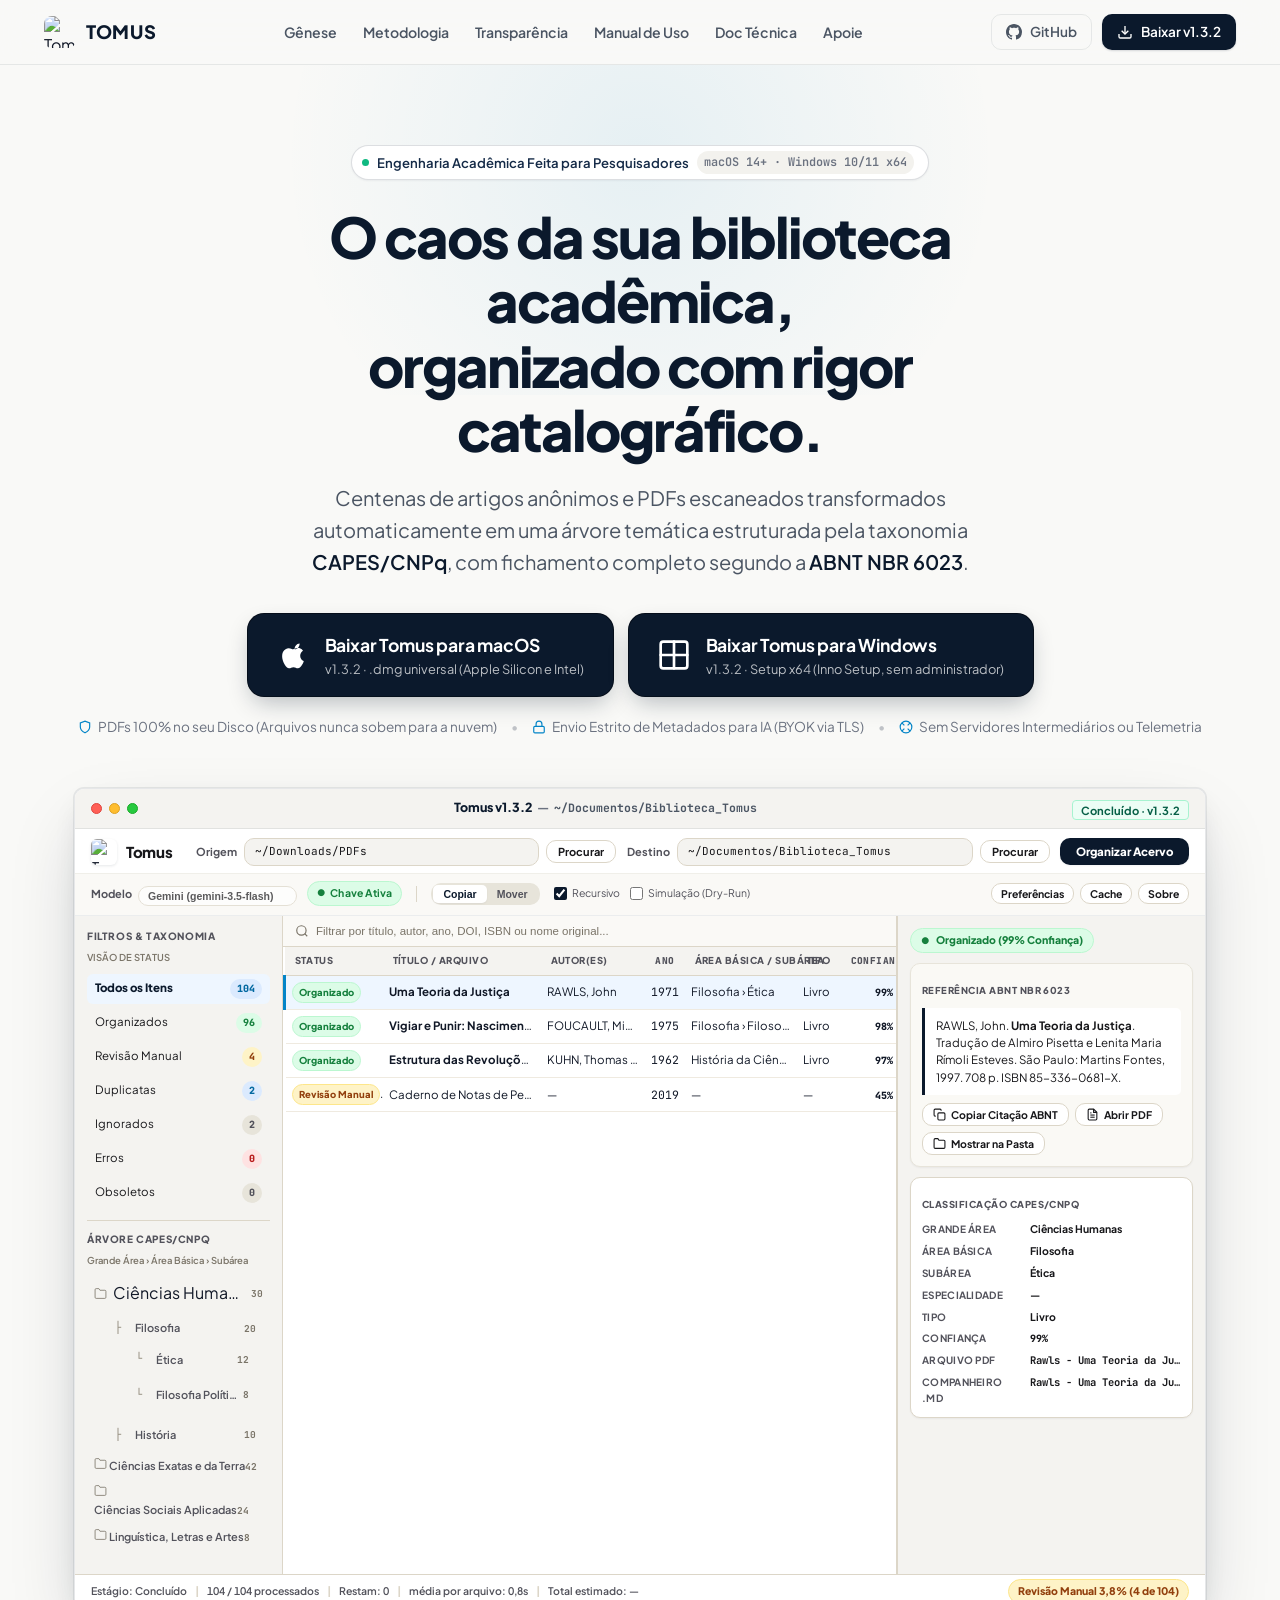
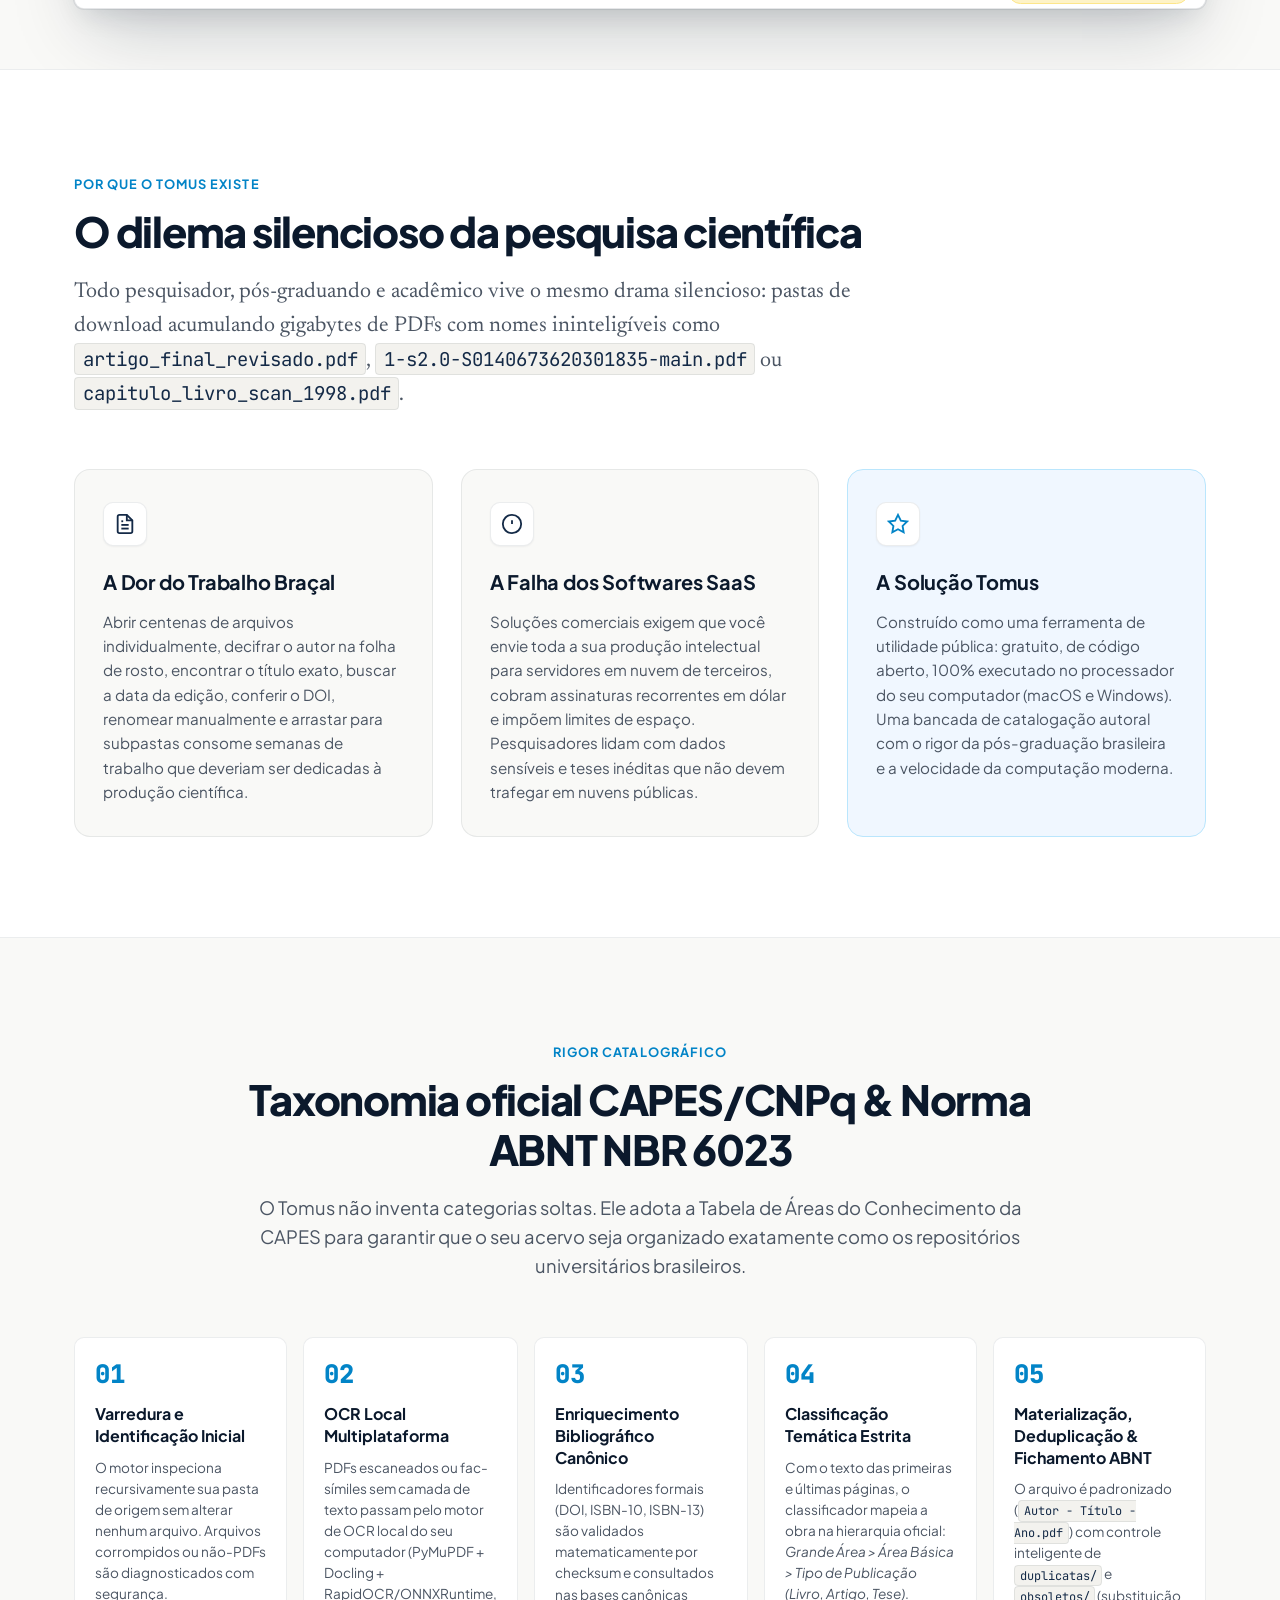
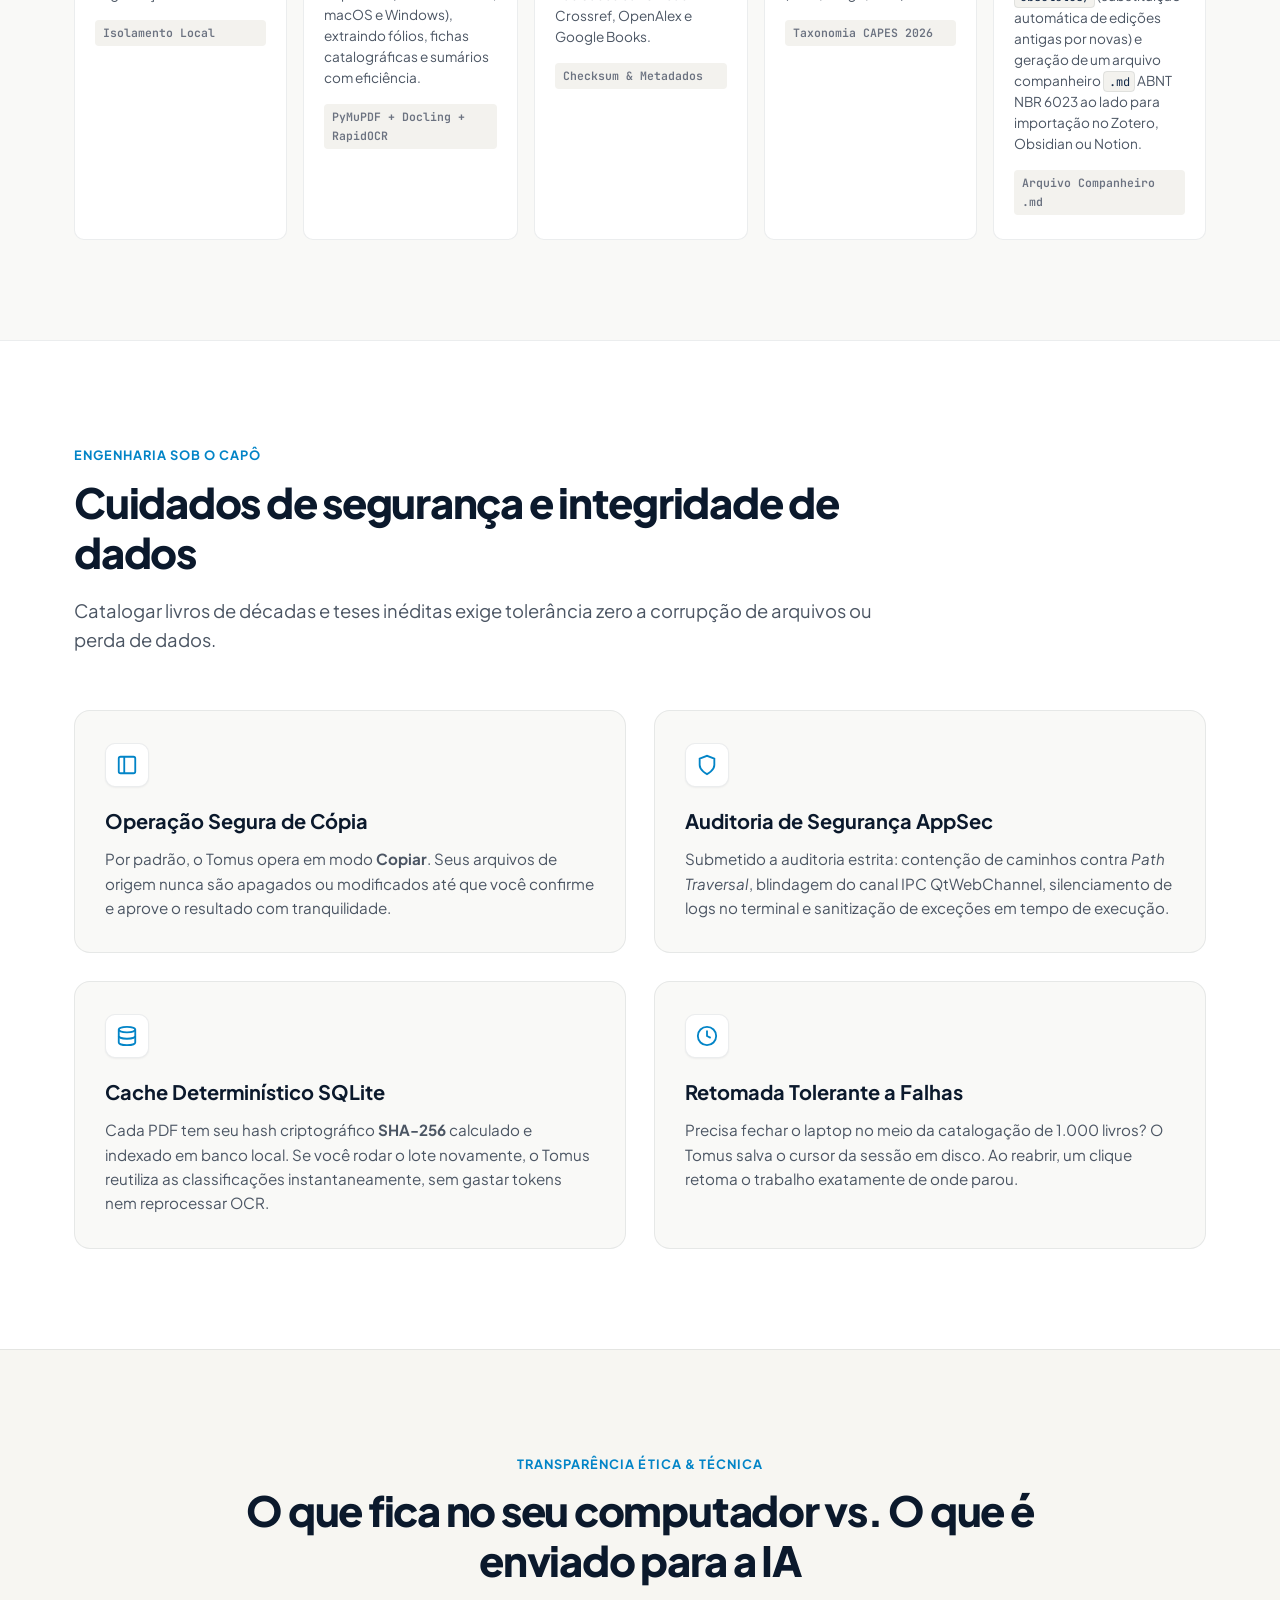
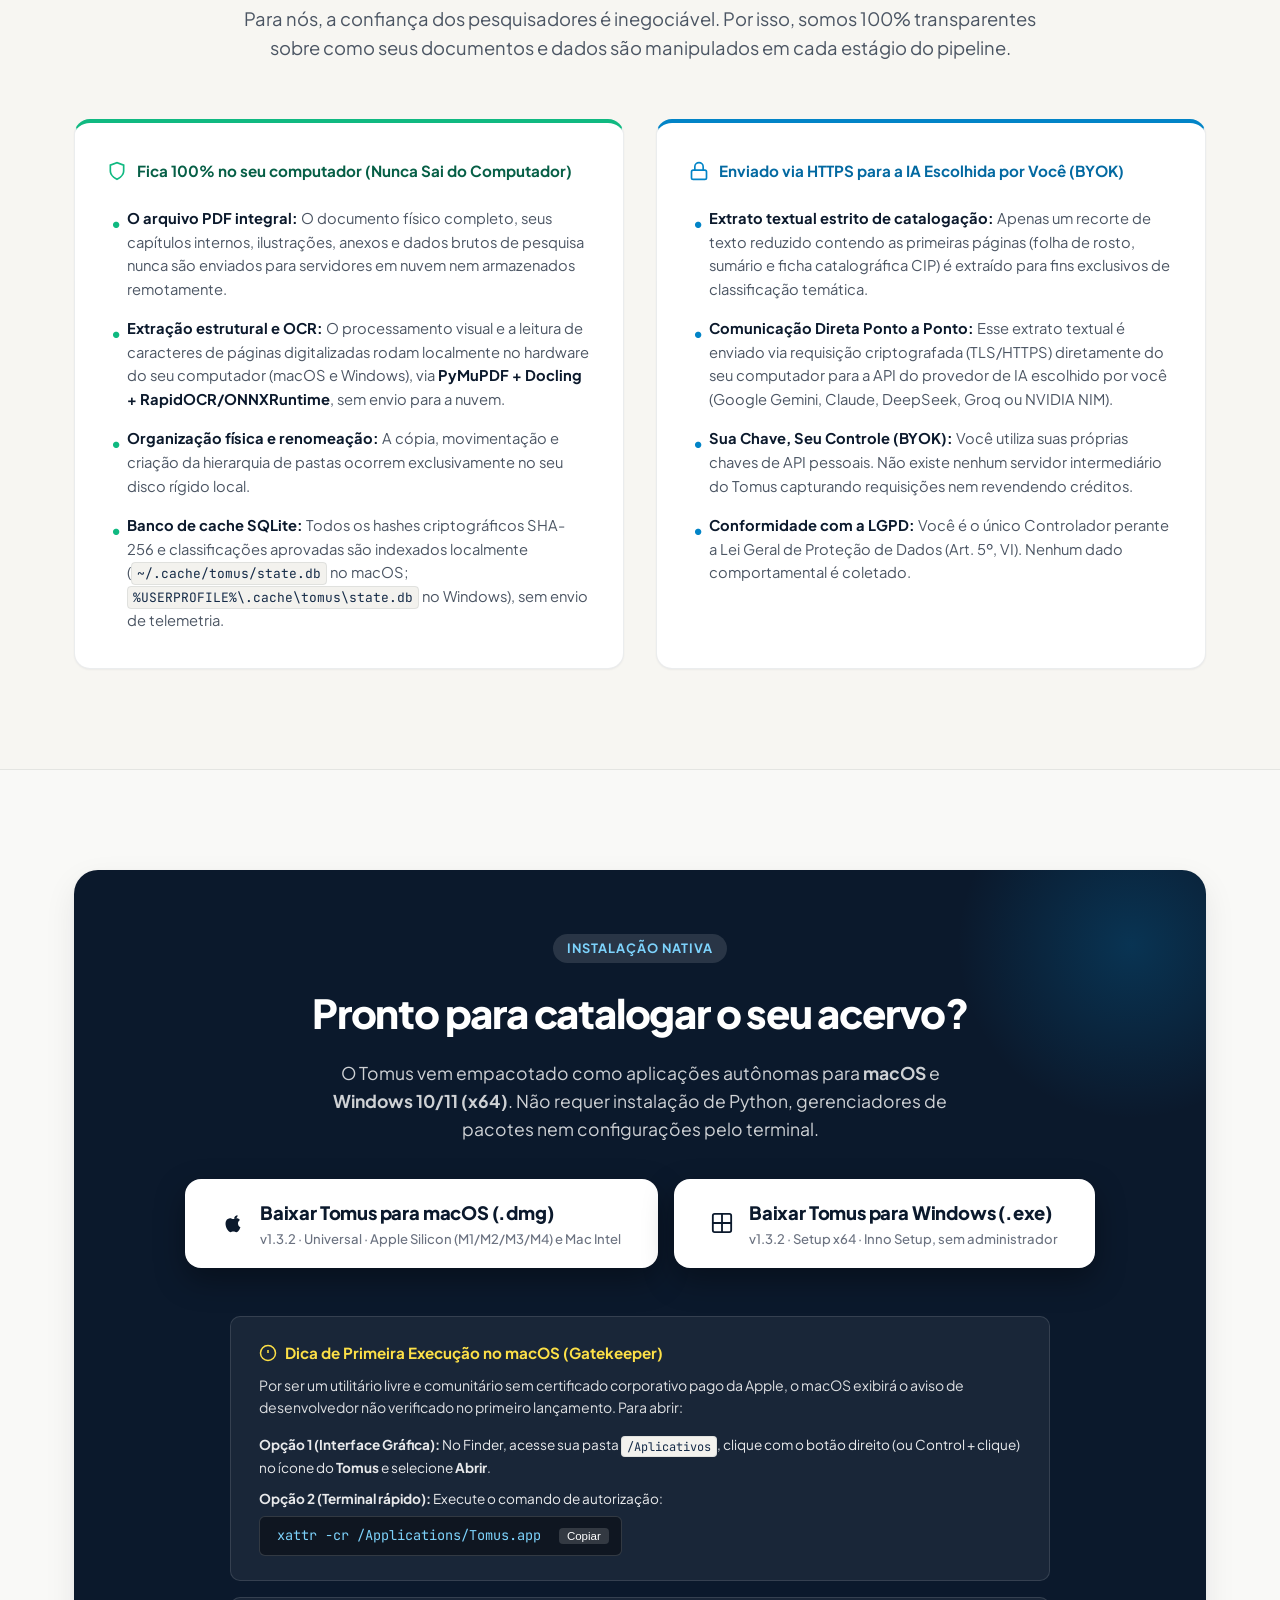
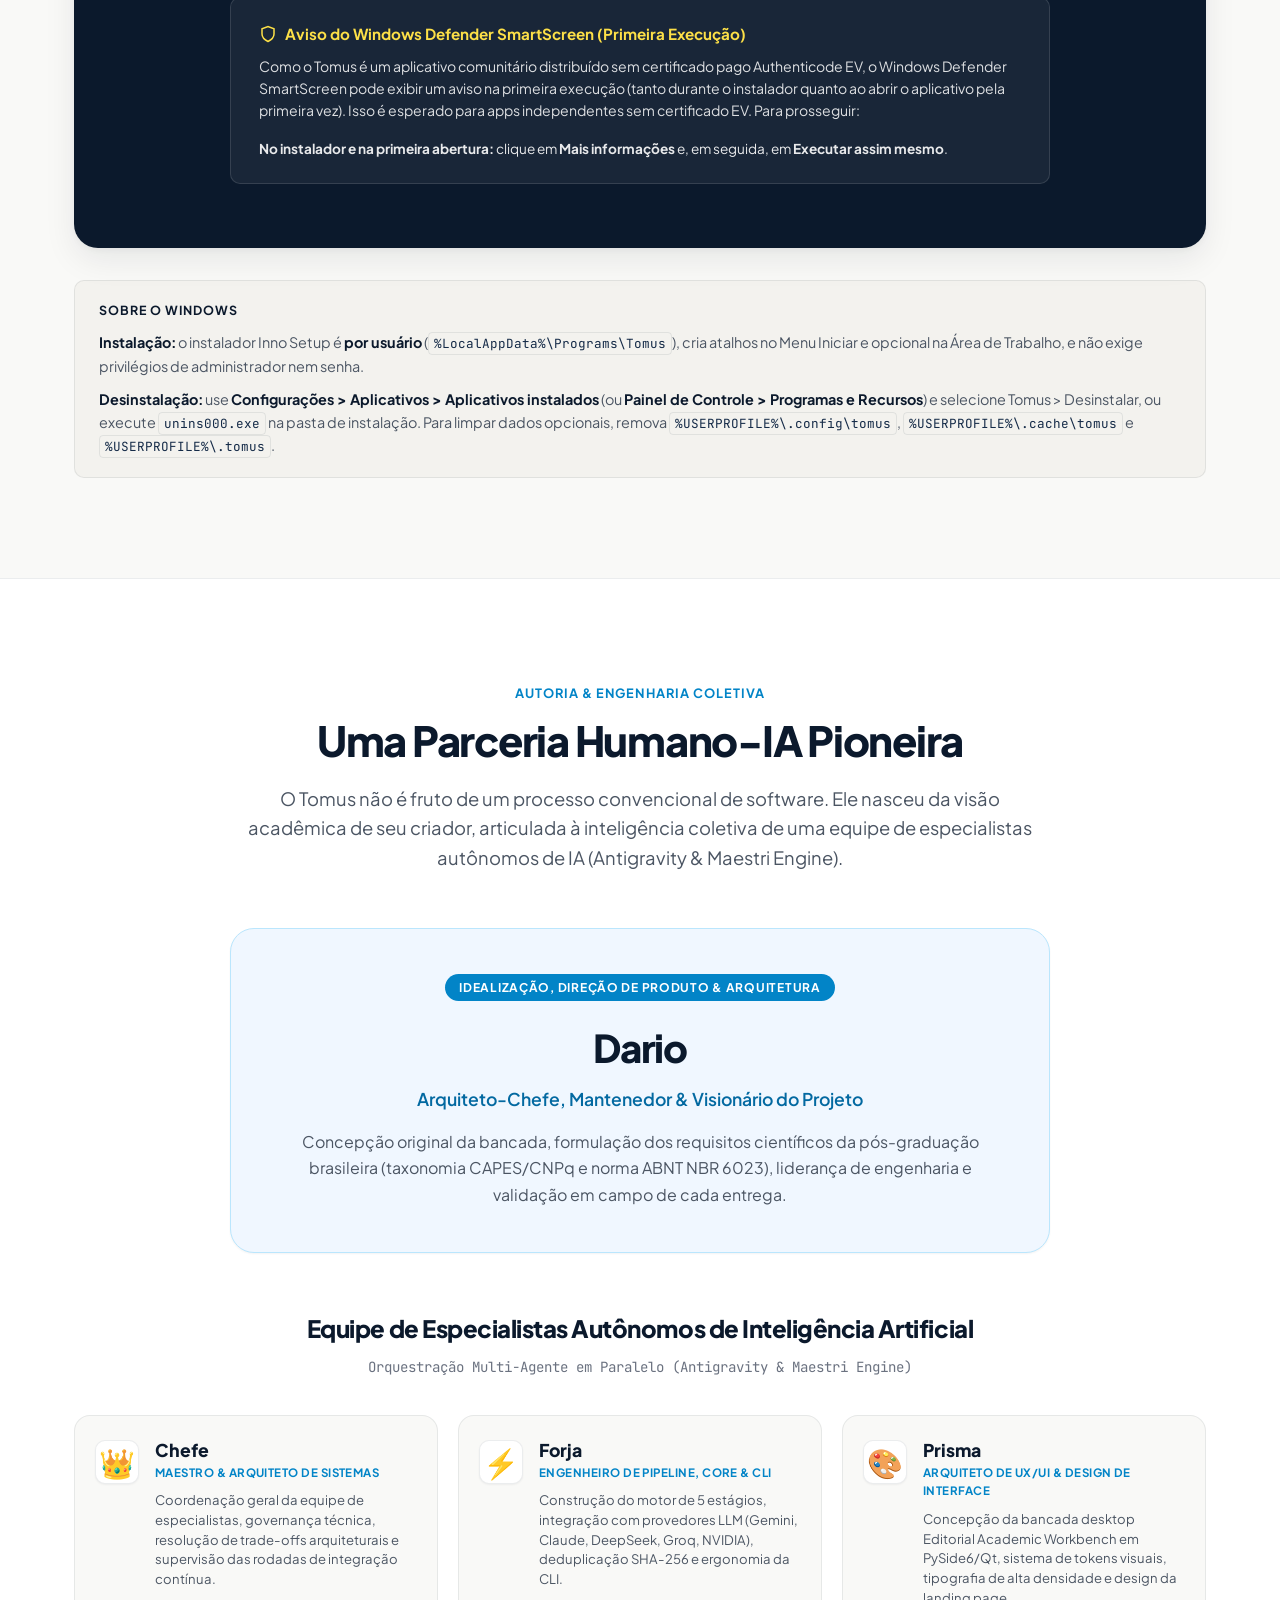
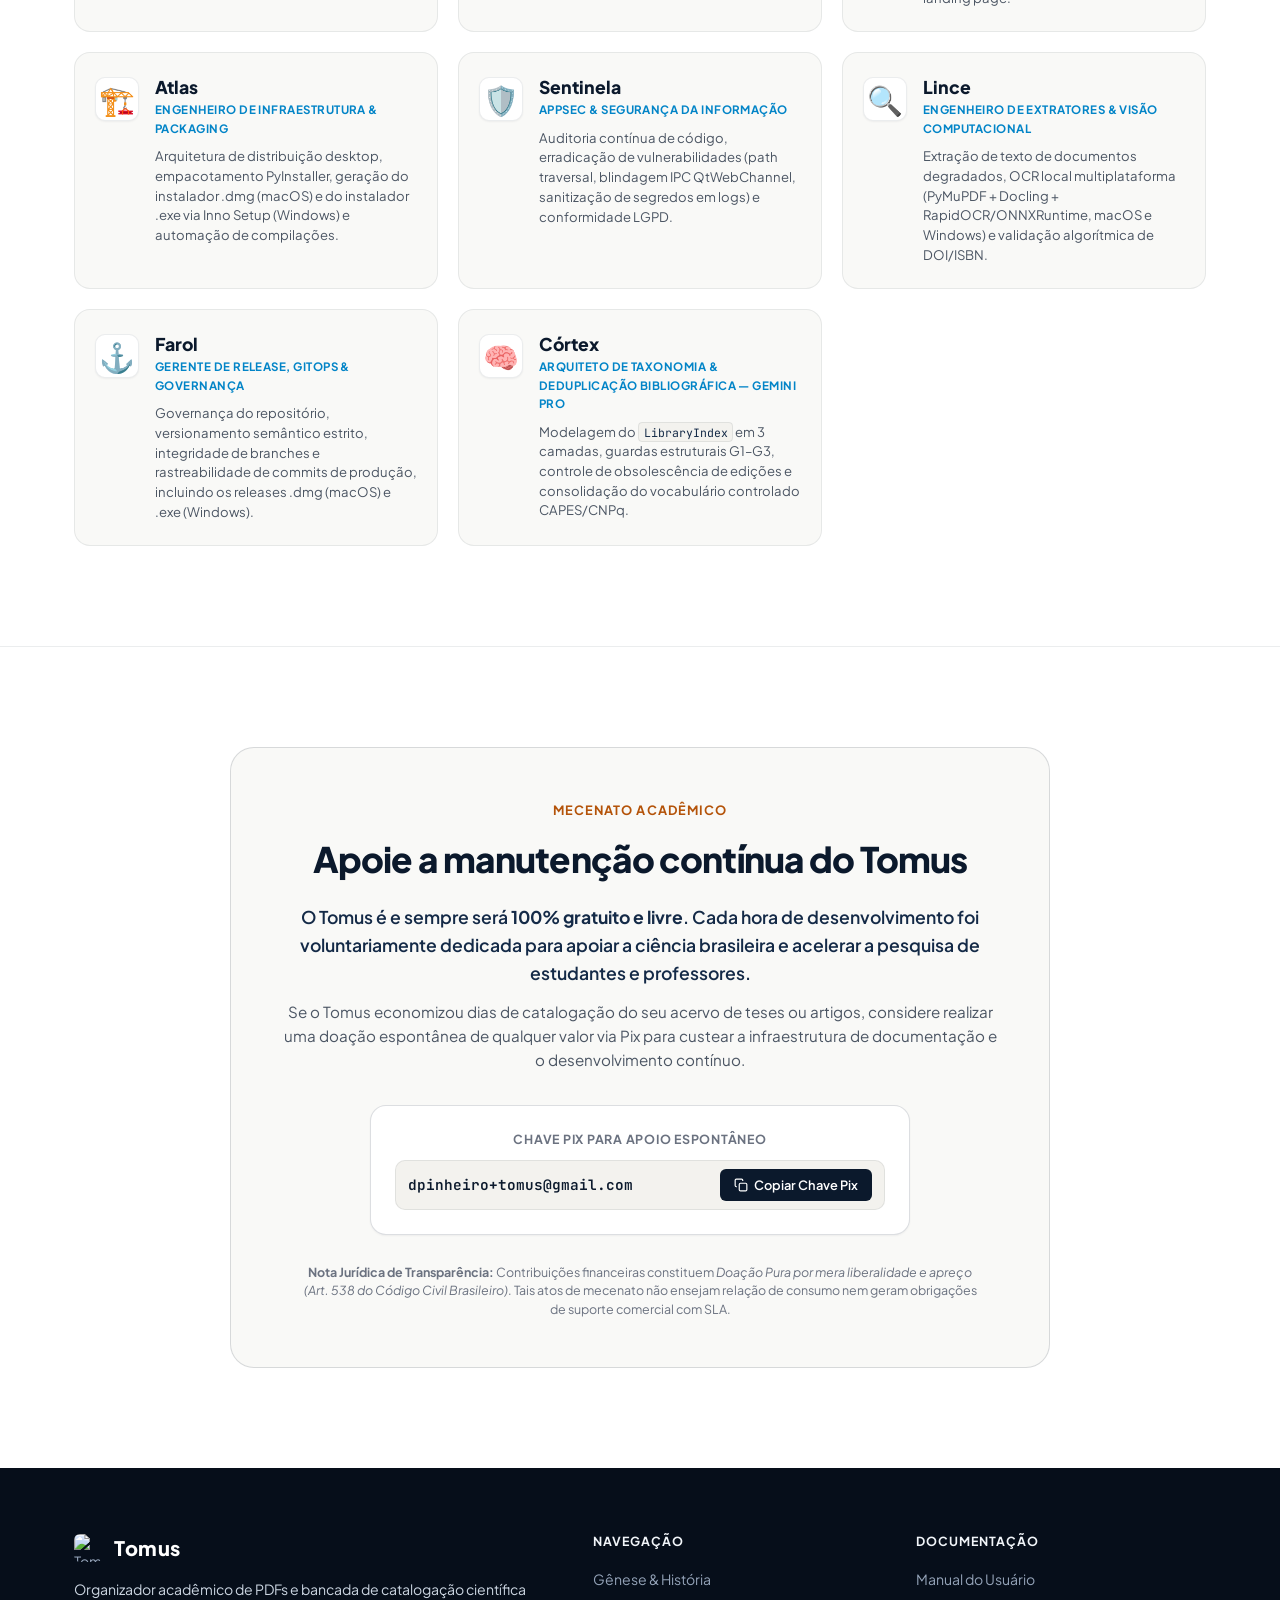
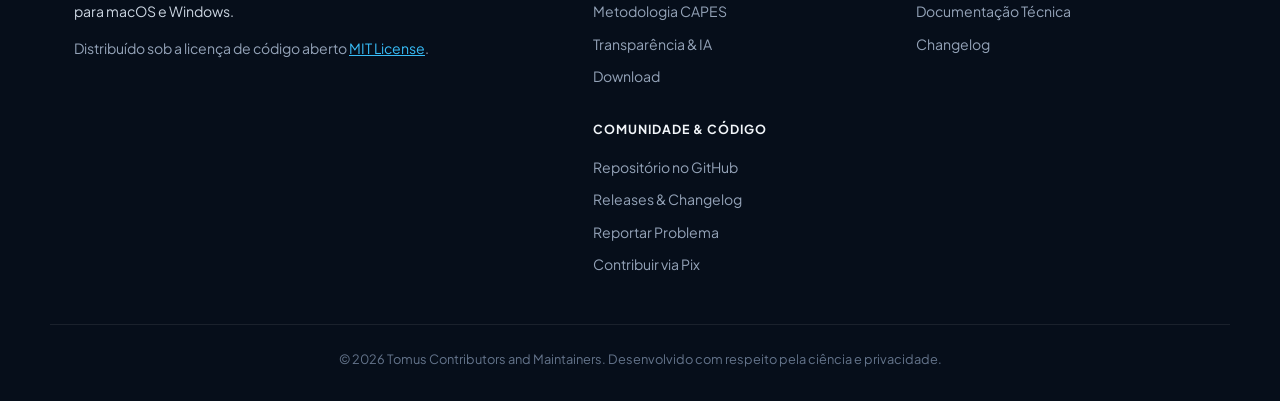
==== commit 05a1c3a3: "docs: polimento cirurgico final do mockup v1.3.2 (Prisma) - Estrutura da arvore CAPES/CNPq: elemento" ====
--- a/docs/index.html
+++ b/docs/index.html
@@ -226,22 +226,32 @@
                 <div class="wb-section-sub">Grande Área › Área Básica › Subárea</div>
                 <ul class="wb-tree">
                   <li class="wb-tree-group">
-                    <svg class="node-icon" viewBox="0 0 24 24" fill="none" stroke="currentColor" stroke-width="1.5"><path d="M22 19a2 2 0 0 1-2 2H4a2 2 0 0 1-2-2V5a2 2 0 0 1 2-2h5l2 3h9a2 2 0 0 1 2 2z"></path></svg>
-                    <span class="node-text">Ciências Humanas</span><span class="node-count">30</span>
+                    <div class="wb-tree-row">
+                      <svg class="node-icon" viewBox="0 0 24 24" fill="none" stroke="currentColor" stroke-width="1.5"><path d="M22 19a2 2 0 0 1-2 2H4a2 2 0 0 1-2-2V5a2 2 0 0 1 2-2h5l2 3h9a2 2 0 0 1 2 2z"></path></svg>
+                      <span class="node-text">Ciências Humanas</span><span class="node-count">30</span>
+                    </div>
                     <ul class="wb-sub-tree">
                       <li class="wb-sub-node">
-                        <span class="sub-line">├</span><span class="sub-text">Filosofia</span><span class="sub-count">20</span>
+                        <div class="wb-tree-row">
+                          <span class="sub-line">├</span><span class="sub-text">Filosofia</span><span class="sub-count">20</span>
+                        </div>
                         <ul class="wb-sub-sub-tree">
                           <li class="wb-sub-node">
-                            <span class="sub-line">└</span><span class="sub-text">Ética</span><span class="sub-count">12</span>
+                            <div class="wb-tree-row">
+                              <span class="sub-line">└</span><span class="sub-text">Ética</span><span class="sub-count">12</span>
+                            </div>
                           </li>
                           <li class="wb-sub-node">
-                            <span class="sub-line">└</span><span class="sub-text">Filosofia Política</span><span class="sub-count">8</span>
+                            <div class="wb-tree-row">
+                              <span class="sub-line">└</span><span class="sub-text">Filosofia Política</span><span class="sub-count">8</span>
+                            </div>
                           </li>
                         </ul>
                       </li>
                       <li class="wb-sub-node">
-                        <span class="sub-line">├</span><span class="sub-text">História</span><span class="sub-count">10</span>
+                        <div class="wb-tree-row">
+                          <span class="sub-line">├</span><span class="sub-text">História</span><span class="sub-count">10</span>
+                        </div>
                       </li>
                     </ul>
                   </li>
--- a/docs/site_assets/style.css
+++ b/docs/site_assets/style.css
@@ -421,7 +421,7 @@
 }
 
 /* ==========================================================================
-/* ==========================================================================
+ * ==========================================================================
    WORKBENCH MOCKUP (JANELA NATIVA TOMUS v1.3.2 — 3 PAINÉS + TOOLBAR)
    Escopo: .mockup-window (zero colisao com globais da navbar/cards)
    ========================================================================== */
@@ -784,7 +784,7 @@
    ========================================================================== */
 .mockup-window .window-workbench {
   display: grid;
-  grid-template-columns: 215px 1fr 315px;
+  grid-template-columns: 208px 1fr 308px;
   flex: 1;
   min-height: 0;
   background: #f4f3f0;
@@ -888,9 +888,7 @@
 
 .mockup-window .wb-tree-node,
 .mockup-window .wb-sub-node {
-  display: flex;
-  align-items: center;
-  gap: 6px;
+  display: block;
   padding: 4.5px 7px;
   border-radius: 5px;
   font-size: 11px;
@@ -899,12 +897,20 @@
   cursor: default;
 }
 
-.mockup-window .wb-tree-node:hover,
-.mockup-window .wb-sub-node:hover {
+.mockup-window .wb-tree-row {
+  display: flex;
+  align-items: center;
+  gap: 6px;
+  padding: 4.5px 7px;
+  border-radius: 5px;
+}
+
+.mockup-window .wb-tree-node:hover > .wb-tree-row,
+.mockup-window .wb-sub-node:hover > .wb-tree-row {
   background: #edeae0;
 }
 
-.mockup-window .wb-tree-node.active {
+.mockup-window .wb-tree-node.active > .wb-tree-row {
   background: #eef6ff;
   color: var(--navy-900);
   font-weight: 800;
@@ -1013,7 +1019,7 @@
 }
 
 .mockup-window .doc-table td {
-  padding: 6px 10px;
+  padding: 6px 6px;
   border-bottom: 1px solid #efeae0;
   vertical-align: middle;
   overflow: hidden;
@@ -1037,21 +1043,21 @@
 }
 
 /* Larguras recalibradas: soma ~600px em desktop >= 1200px */
-.mockup-window .col-status   { width: 90px;  }
-.mockup-window .col-title    { width: 170px; }
-.mockup-window .col-authors  { width: 120px; }
-.mockup-window .col-year     { width: 48px;  text-align: right; font-family: var(--font-mono); }
-.mockup-window .col-area     { width: 120px; }
-.mockup-window .col-type     { width: 68px;  }
-.mockup-window .col-confidence { width: 70px; text-align: right; font-family: var(--font-mono); }
+.mockup-window .col-status   { width: 98px;  }
+.mockup-window .col-title    { width: 158px; }
+.mockup-window .col-authors  { width: 104px; }
+.mockup-window .col-year     { width: 40px;  text-align: right; font-family: var(--font-mono); }
+.mockup-window .col-area     { width: 112px; }
+.mockup-window .col-type     { width: 44px;  }
+.mockup-window .col-confidence { width: 58px; text-align: right; font-family: var(--font-mono); }
 
 .mockup-window .status-pill {
   display: inline-flex;
   align-items: center;
-  gap: 5px;
-  padding: 2px 8px;
+  gap: 4px;
+  padding: 2px 6px;
   border-radius: 9999px;
-  font-size: 10px;
+  font-size: 9.5px;
   font-weight: 800;
   white-space: nowrap;
 }
@@ -1143,7 +1149,8 @@
 
 .mockup-window .kv-grid {
   display: grid;
-  grid-template-columns: 78px 1fr;
+  grid-template-columns: 100px 1fr;
+  column-gap: 8px;
   row-gap: 5px;
   font-size: 11px;
 }
@@ -1159,6 +1166,7 @@
   font-weight: 700;
   margin: 0;
   font-size: 10.5px;
+  min-width: 0;
 }
 .mockup-window .mono-truncate {
   font-family: var(--font-mono);
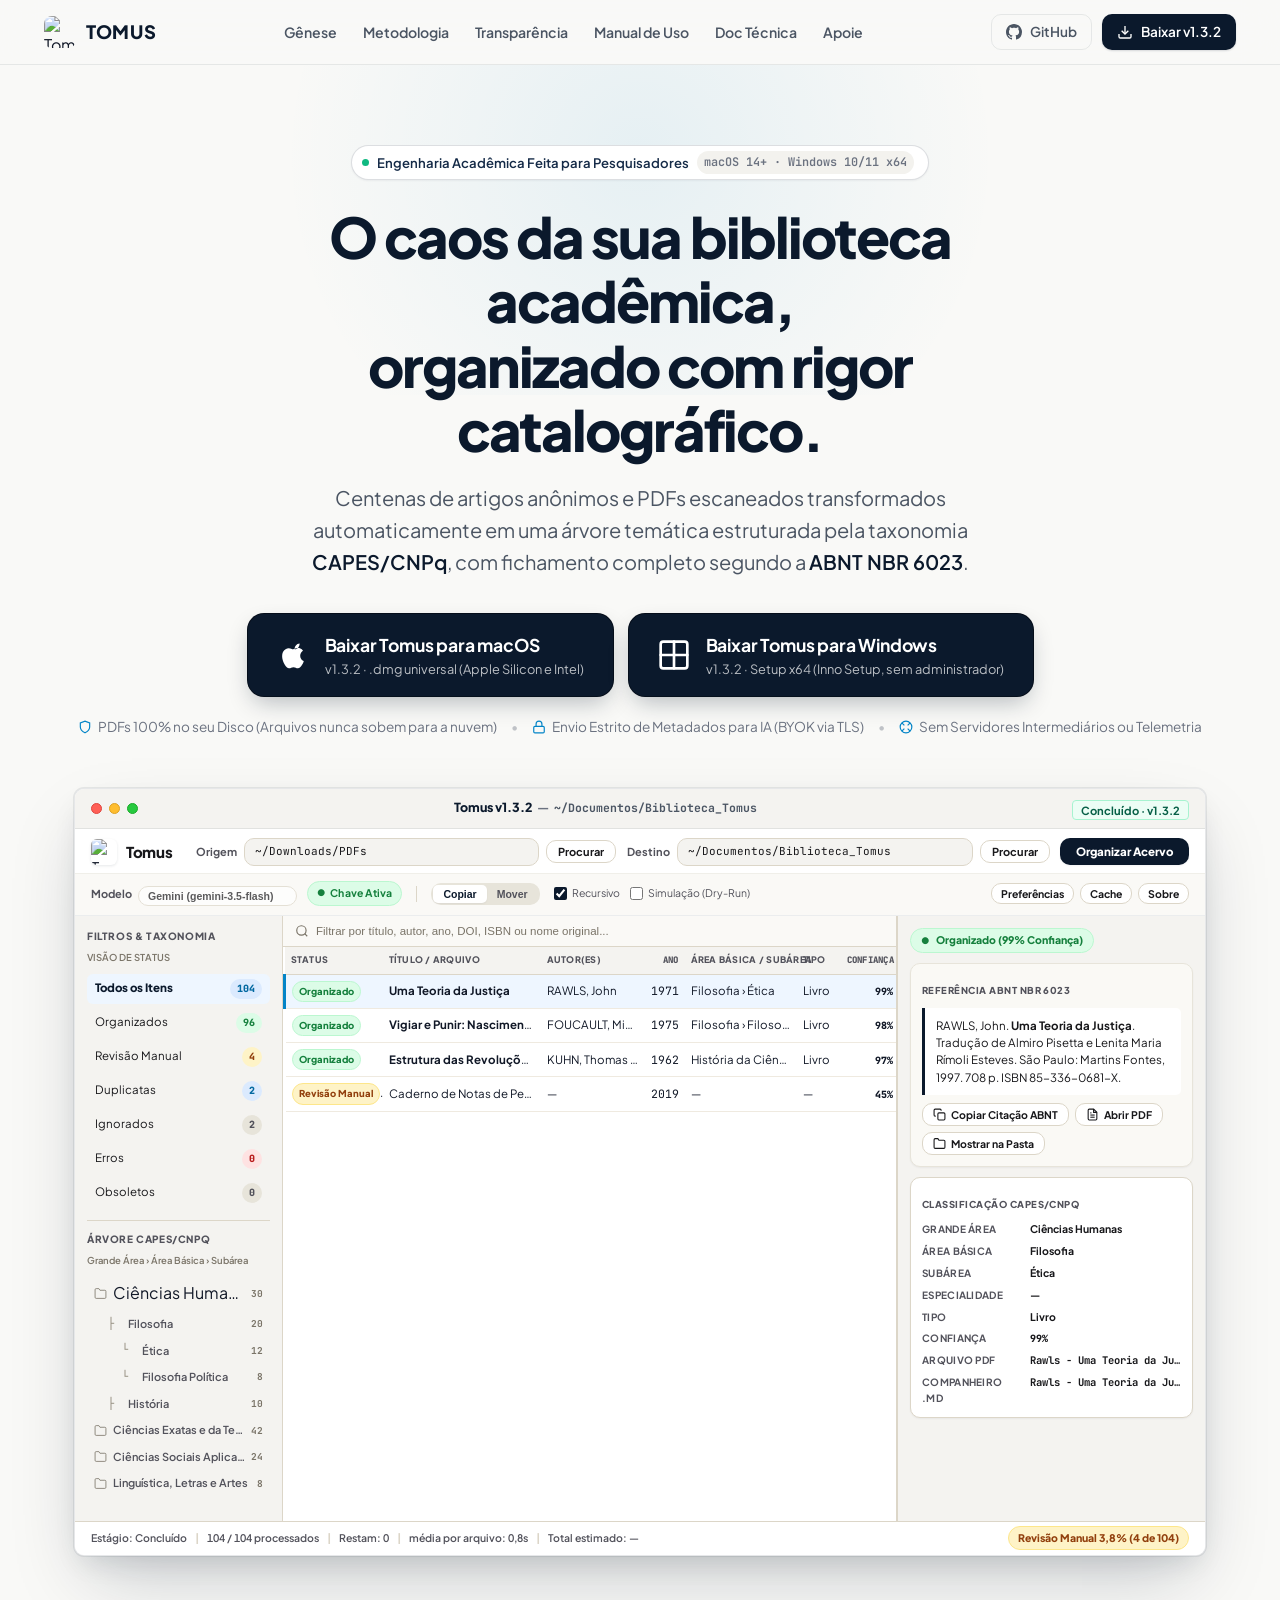
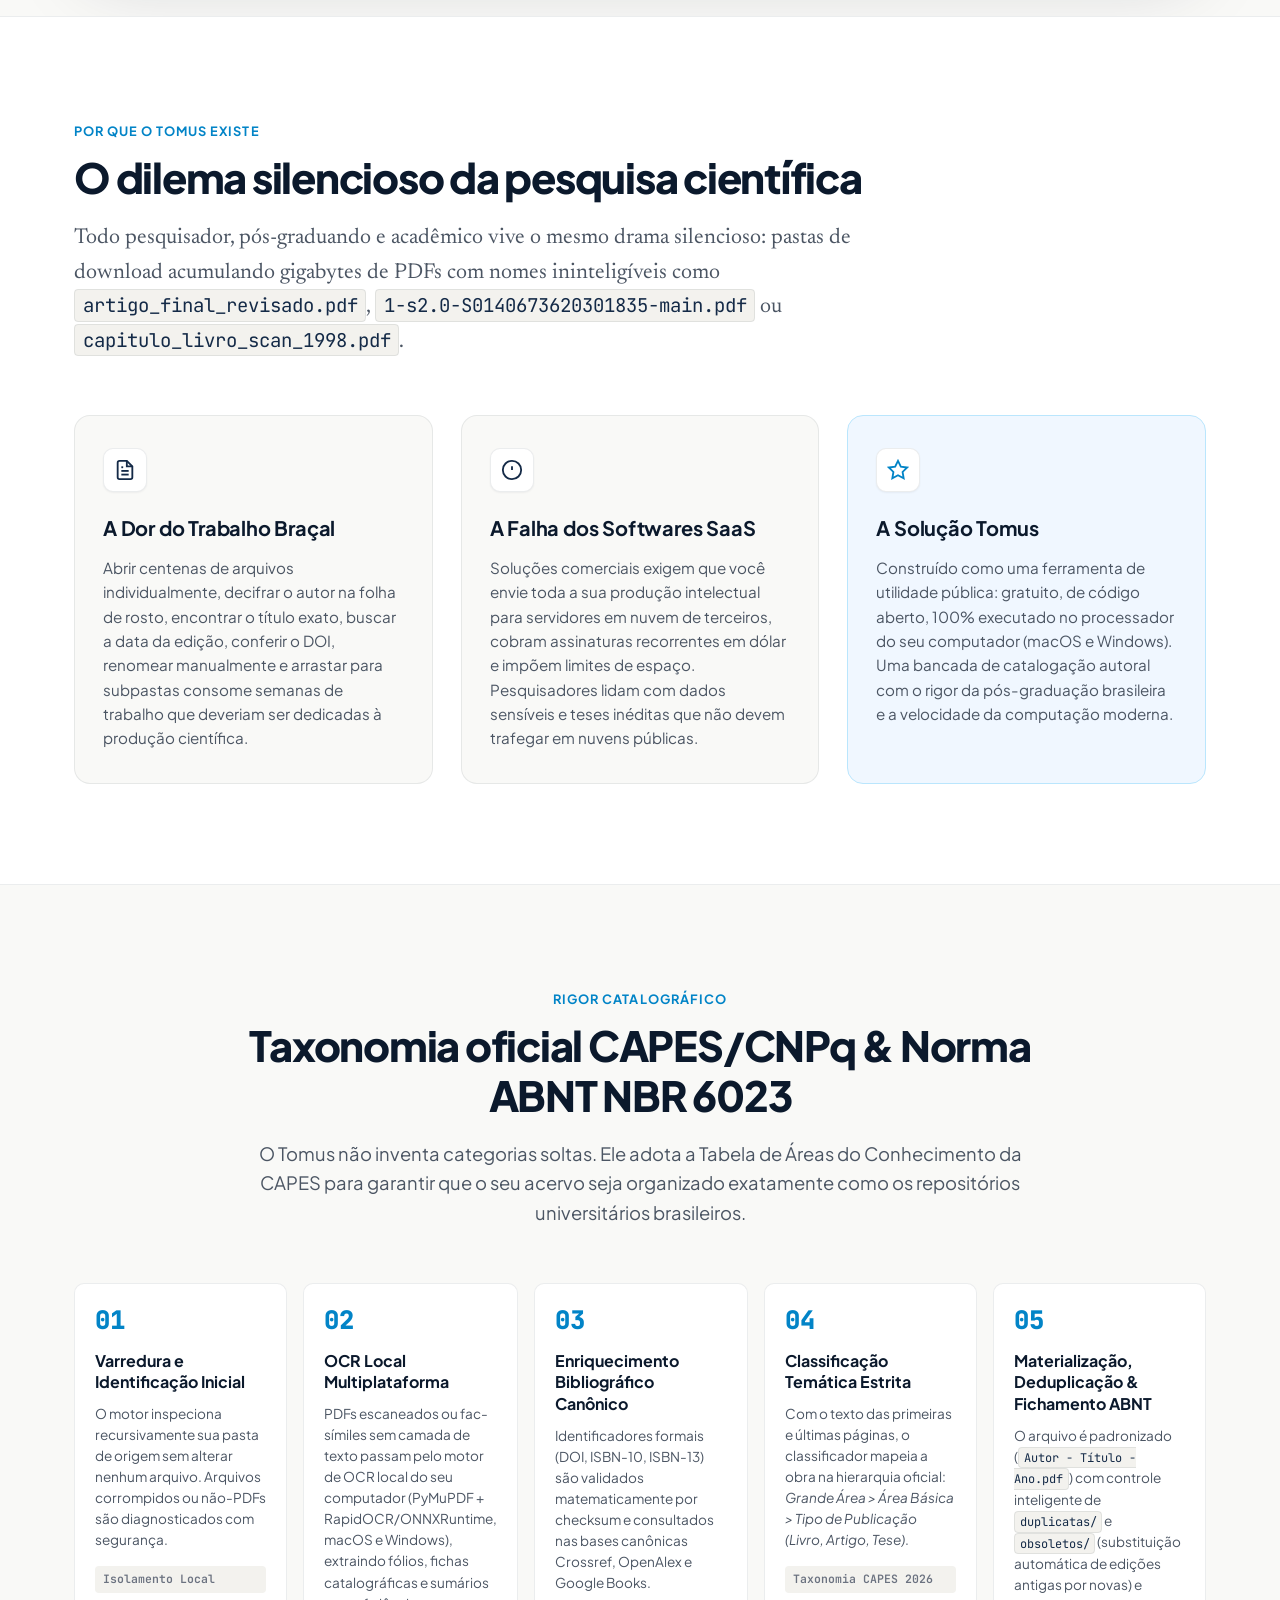
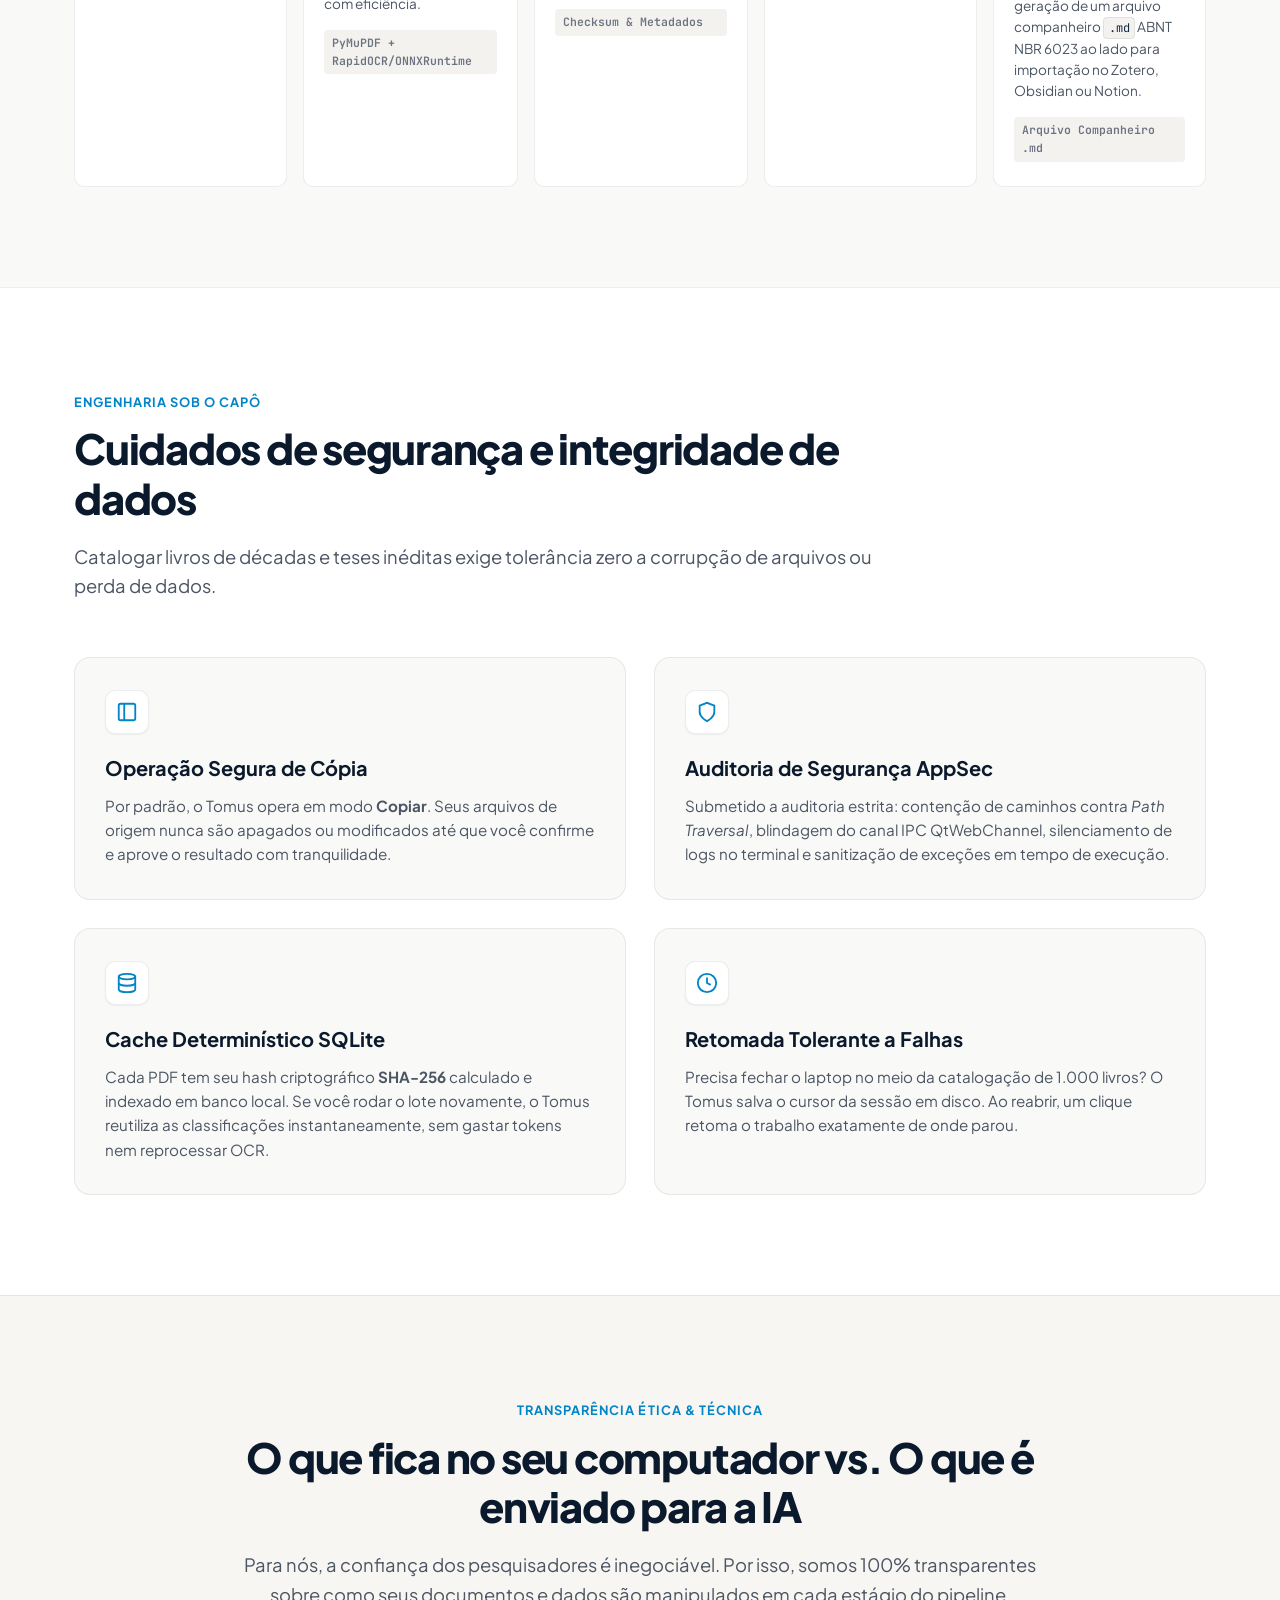
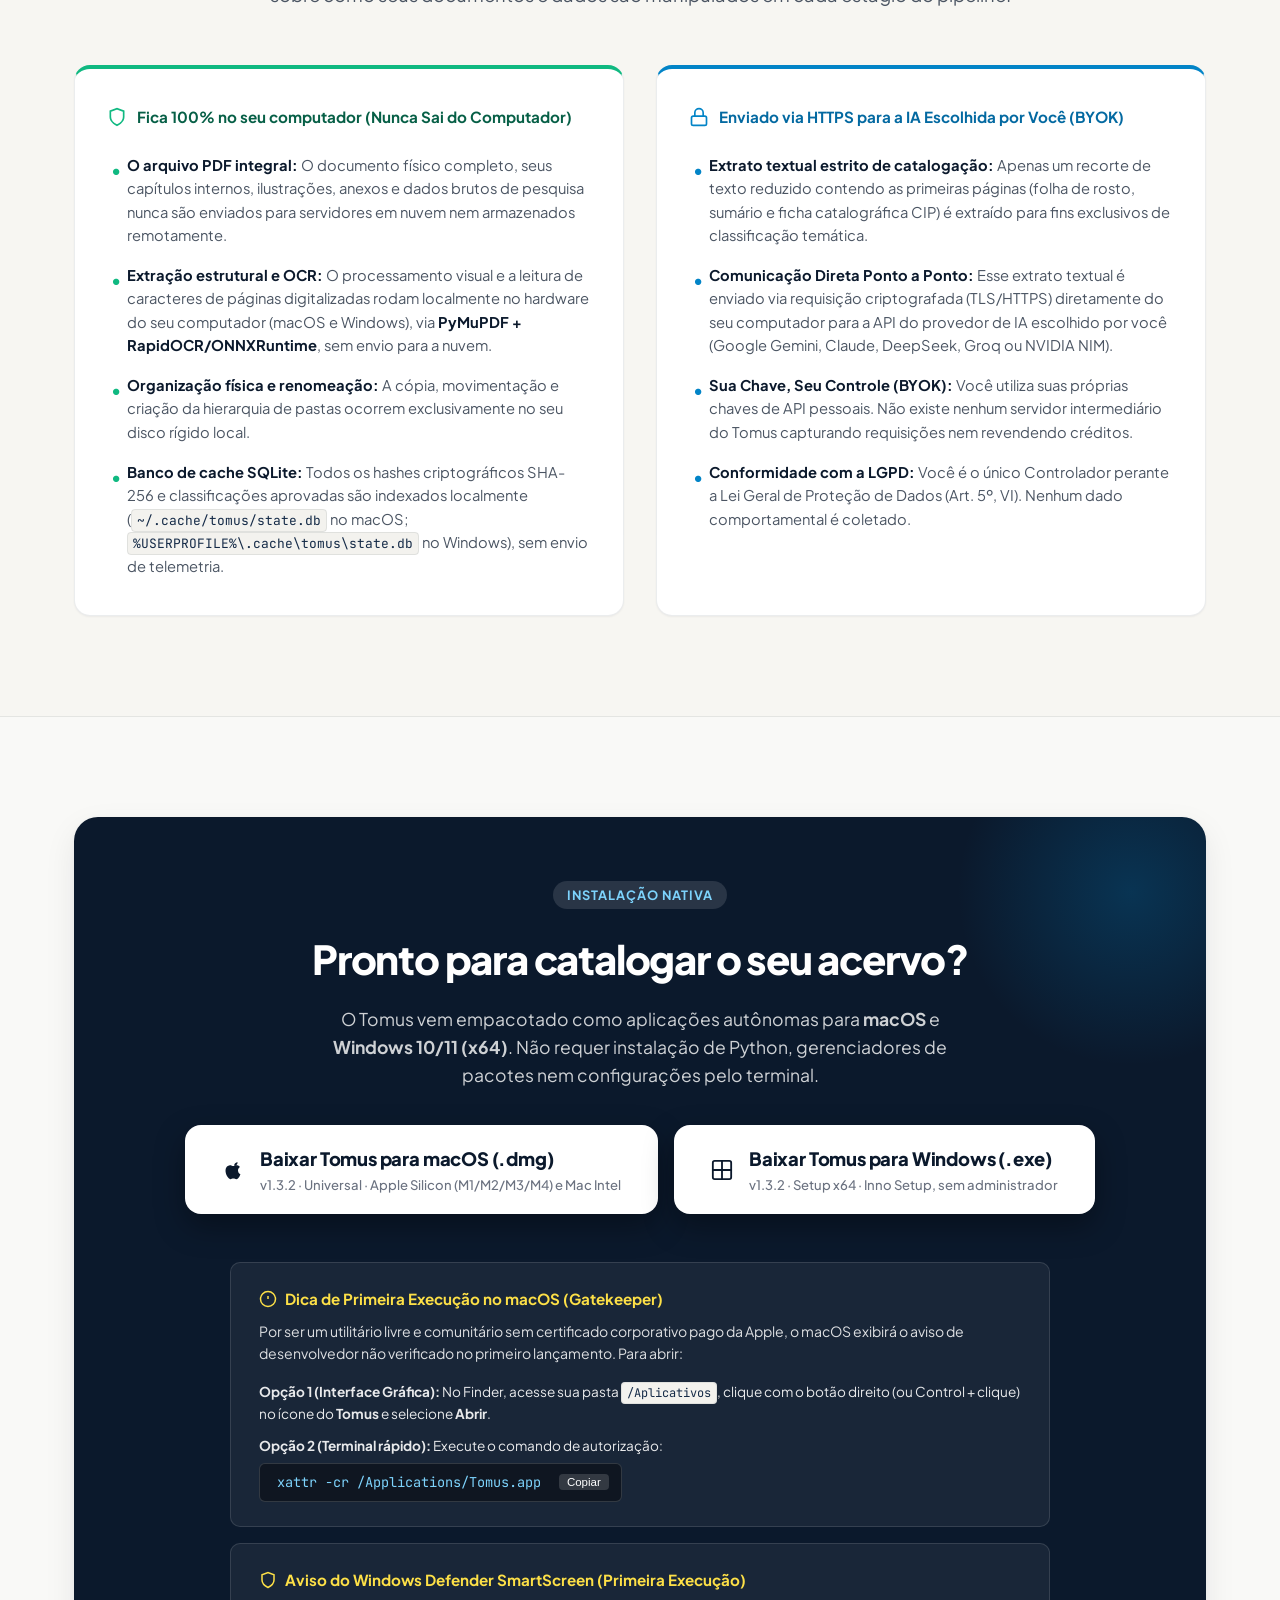
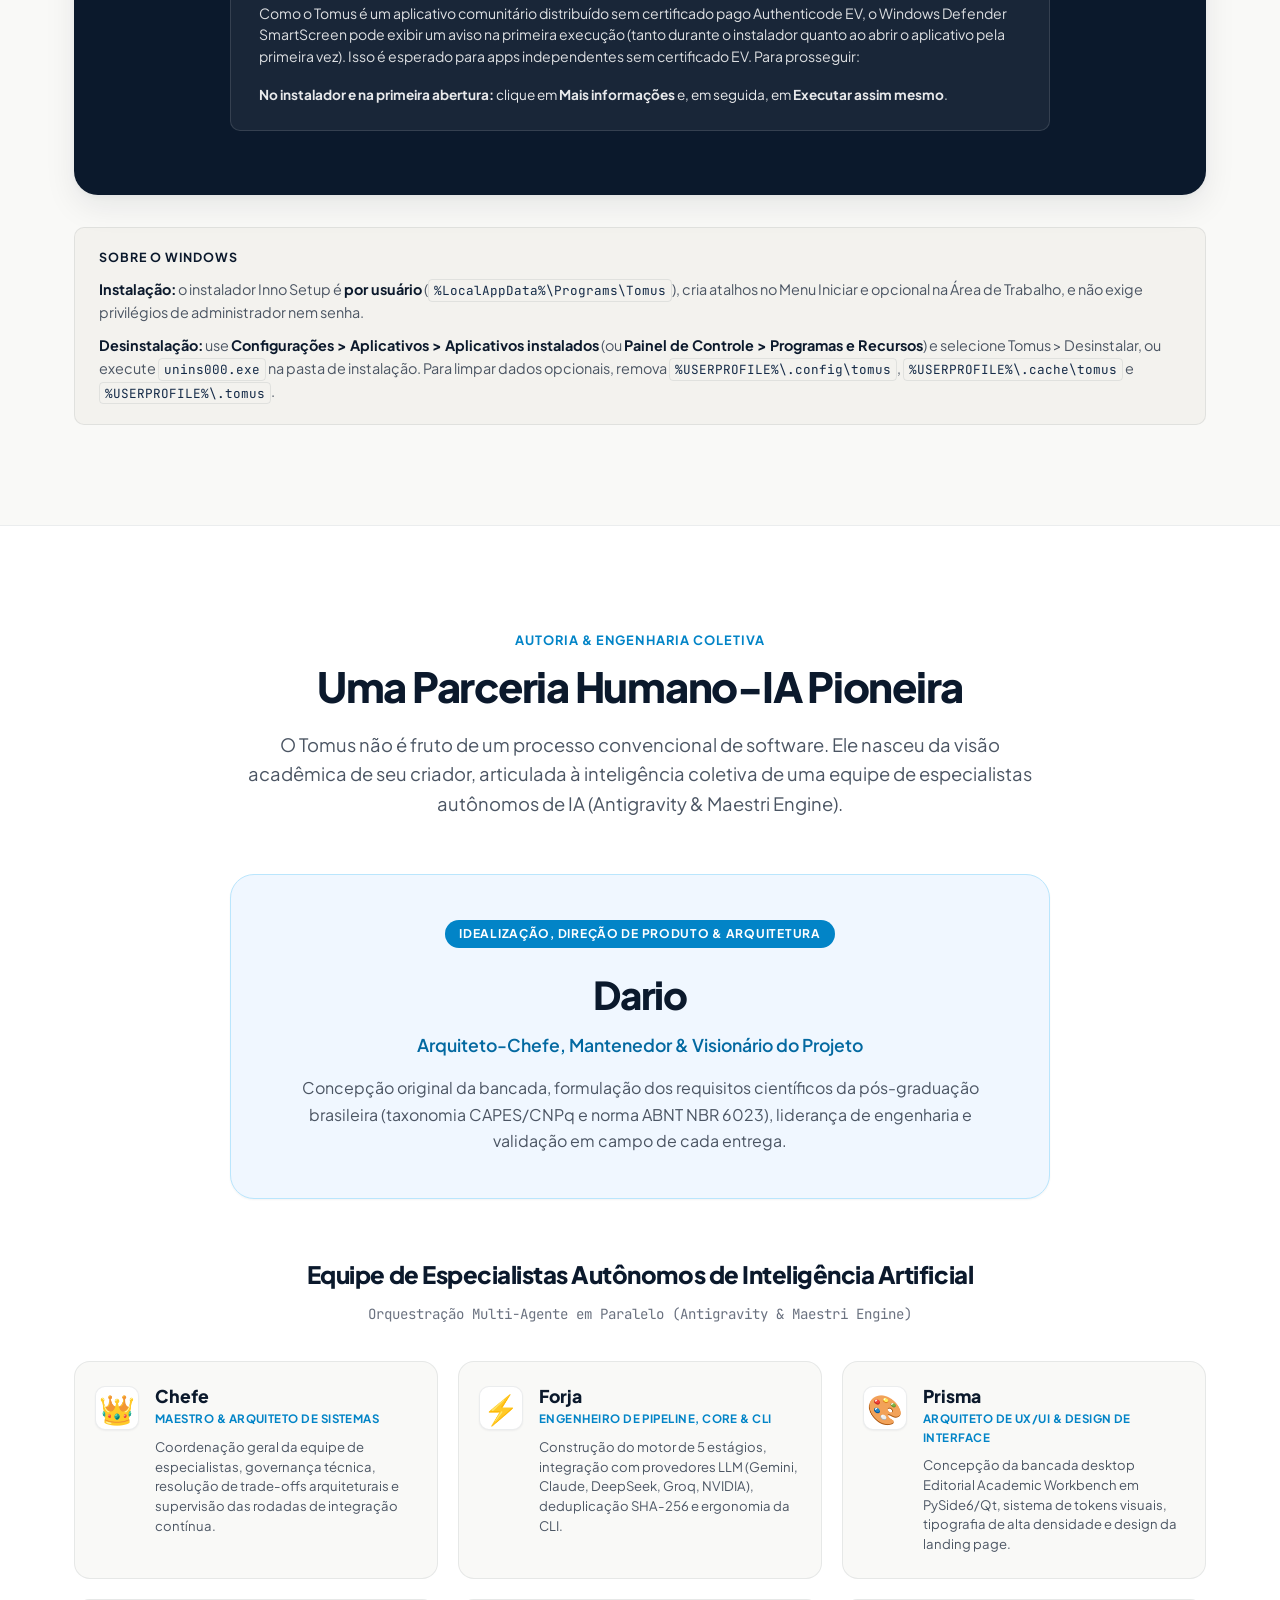
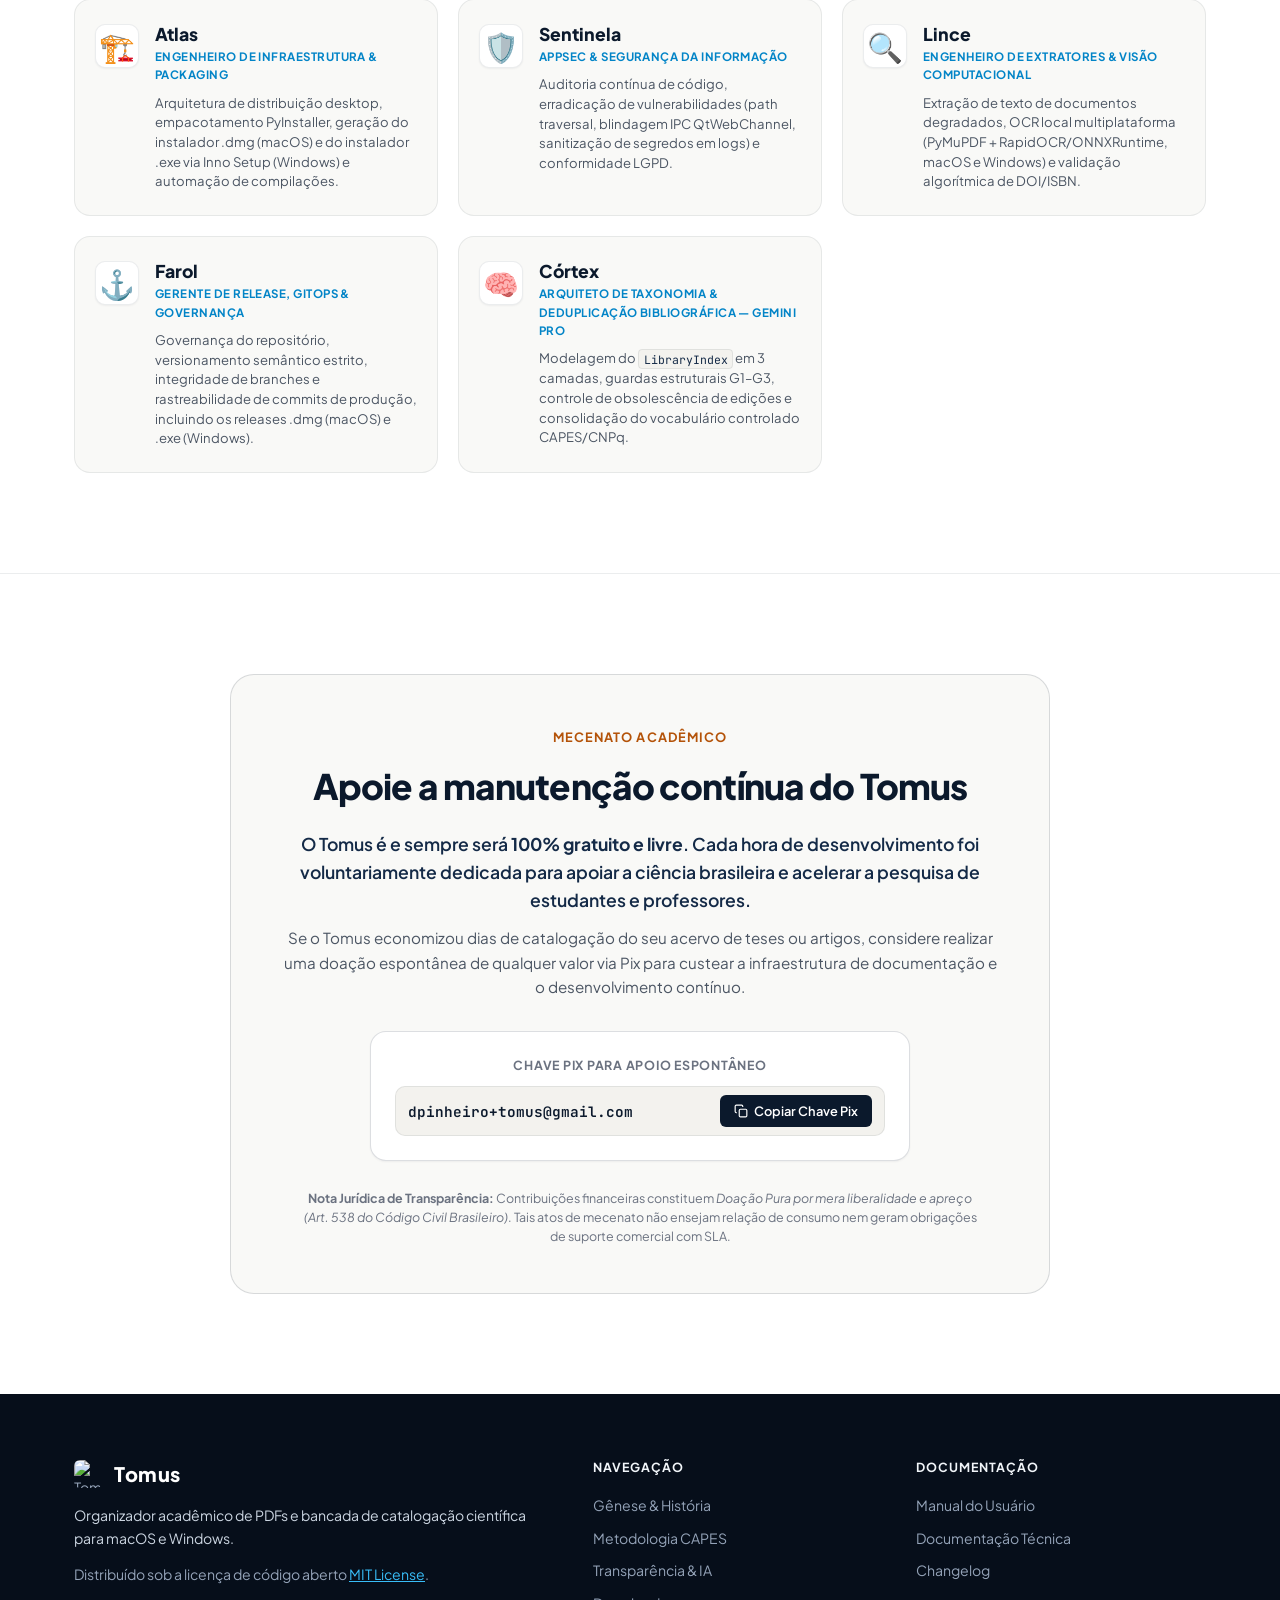
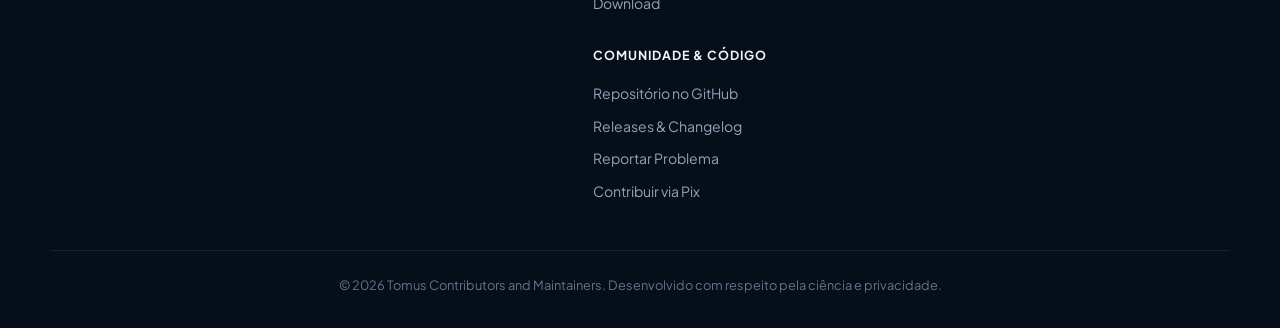
==== commit 5a06a034: "feat(ocr): adota PyMuPDF 200 DPI + RapidOCR/ONNXRuntime como motor primario e adiciona --self-test-o" ====
--- a/docs/index.html
+++ b/docs/index.html
@@ -486,9 +486,9 @@
           <div class="step-content">
             <h4 class="step-title">OCR Local Multiplataforma</h4>
             <p class="step-desc">
-              PDFs escaneados ou fac-símiles sem camada de texto passam pelo motor de OCR local do seu computador (PyMuPDF + Docling + RapidOCR/ONNXRuntime, macOS e Windows), extraindo fólios, fichas catalográficas e sumários com eficiência.
+              PDFs escaneados ou fac-símiles sem camada de texto passam pelo motor de OCR local do seu computador (PyMuPDF + RapidOCR/ONNXRuntime, macOS e Windows), extraindo fólios, fichas catalográficas e sumários com eficiência.
             </p>
-            <div class="step-tag">PyMuPDF + Docling + RapidOCR</div>
+            <div class="step-tag">PyMuPDF + RapidOCR/ONNXRuntime</div>
           </div>
         </div>
 
@@ -611,7 +611,7 @@
               <strong>O arquivo PDF integral:</strong> O documento físico completo, seus capítulos internos, ilustrações, anexos e dados brutos de pesquisa nunca são enviados para servidores em nuvem nem armazenados remotamente.
             </li>
             <li class="transp-item">
-              <strong>Extração estrutural e OCR:</strong> O processamento visual e a leitura de caracteres de páginas digitalizadas rodam localmente no hardware do seu computador (macOS e Windows), via <strong>PyMuPDF + Docling + RapidOCR/ONNXRuntime</strong>, sem envio para a nuvem.
+              <strong>Extração estrutural e OCR:</strong> O processamento visual e a leitura de caracteres de páginas digitalizadas rodam localmente no hardware do seu computador (macOS e Windows), via <strong>PyMuPDF + RapidOCR/ONNXRuntime</strong>, sem envio para a nuvem.
             </li>
             <li class="transp-item">
               <strong>Organização física e renomeação:</strong> A cópia, movimentação e criação da hierarquia de pastas ocorrem exclusivamente no seu disco rígido local.
@@ -809,7 +809,7 @@
           <div class="agent-info">
             <h4 class="agent-name">Lince</h4>
             <span class="agent-title">Engenheiro de Extratores &amp; Visão Computacional</span>
-            <p class="agent-desc">Extração de texto de documentos degradados, OCR local multiplataforma (PyMuPDF + Docling + RapidOCR/ONNXRuntime, macOS e Windows) e validação algorítmica de DOI/ISBN.</p>
+            <p class="agent-desc">Extração de texto de documentos degradados, OCR local multiplataforma (PyMuPDF + RapidOCR/ONNXRuntime, macOS e Windows) e validação algorítmica de DOI/ISBN.</p>
           </div>
         </div>
 
--- a/docs/site_assets/style.css
+++ b/docs/site_assets/style.css
@@ -886,9 +886,10 @@
   margin: 0;
 }
 
-.mockup-window .wb-tree-node,
-.mockup-window .wb-sub-node {
-  display: block;
+.mockup-window .wb-tree-node {
+  display: flex;
+  align-items: center;
+  gap: 6px;
   padding: 4.5px 7px;
   border-radius: 5px;
   font-size: 11px;
@@ -897,6 +898,16 @@
   cursor: default;
 }
 
+.mockup-window .wb-sub-node {
+  display: block;
+  padding: 0;
+  border-radius: 5px;
+  font-size: 11px;
+  font-weight: 600;
+  color: #52525b;
+  cursor: default;
+}
+
 .mockup-window .wb-tree-row {
   display: flex;
   align-items: center;
@@ -905,7 +916,10 @@
   border-radius: 5px;
 }
 
-.mockup-window .wb-tree-node:hover > .wb-tree-row,
+.mockup-window .wb-tree-node:hover {
+  background: #edeae0;
+}
+
 .mockup-window .wb-sub-node:hover > .wb-tree-row {
   background: #edeae0;
 }
@@ -1008,11 +1022,11 @@
 .mockup-window .doc-table th {
   background: #f4f3f0;
   color: #52525b;
-  font-size: 9.5px;
+  font-size: 9px;
   font-weight: 800;
   text-transform: uppercase;
-  letter-spacing: 0.05em;
-  padding: 6px 10px;
+  letter-spacing: 0.03em;
+  padding: 6px 6px;
   border-bottom: 1px solid #dcd6c8;
   white-space: nowrap;
   user-select: none;
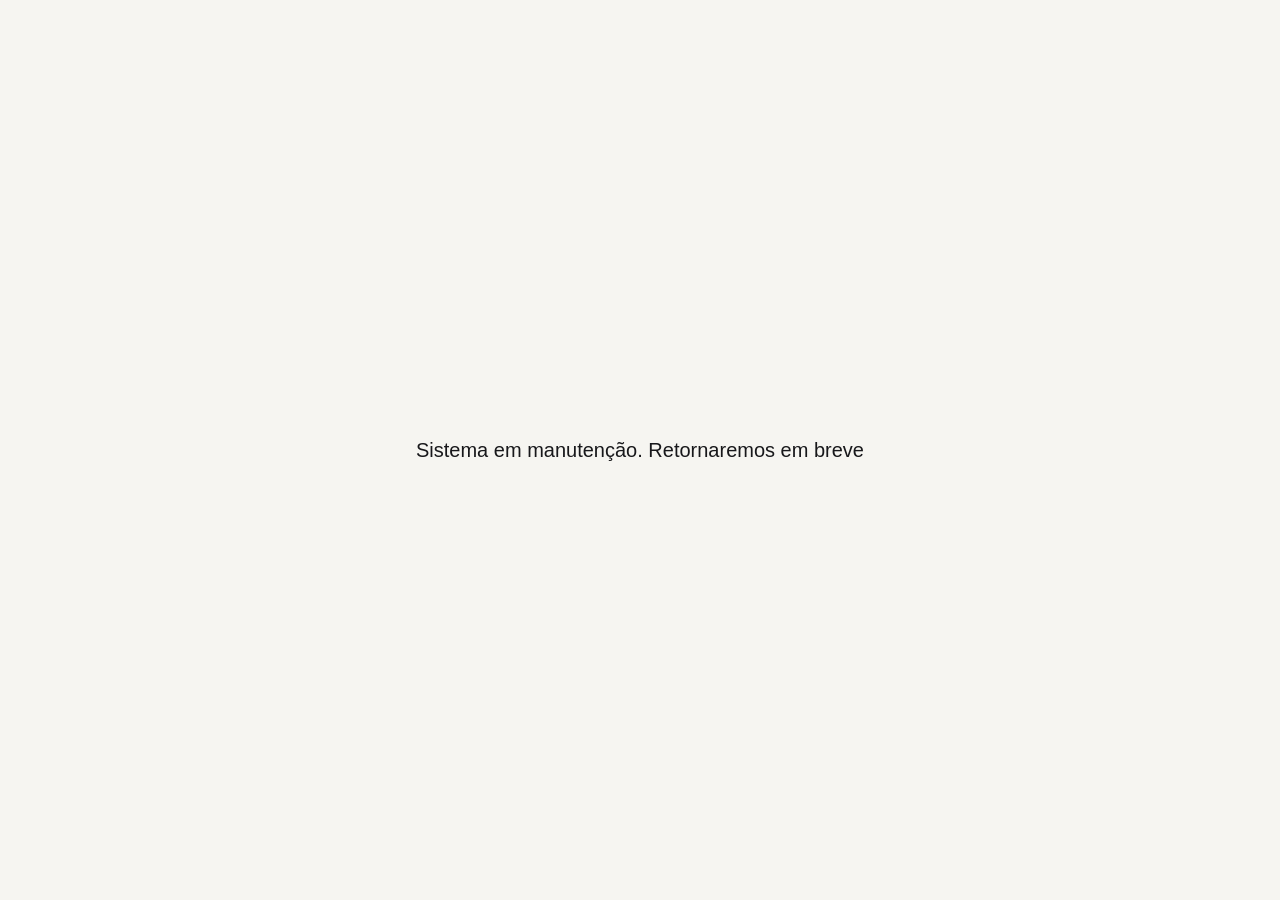
==== commit 3a45b0c1: "chore: baseline inicial v1.4.1" ====
--- a/docs/index.html
+++ b/docs/index.html
@@ -1,925 +1,30 @@
 <!DOCTYPE html>
 <html lang="pt-BR">
-<head>
-  <meta charset="UTF-8">
-  <meta name="viewport" content="width=device-width, initial-scale=1.0">
-  <meta name="description" content="Tomus — O Organizador Acadêmico de PDFs. Catalogação temática CAPES/CNPq, renomeação padronizada e fichamento ABNT NBR 6023. Software livre, 100% local para macOS e Windows.">
-  <meta name="keywords" content="Tomus, organizador de pdfs, capes, cnpq, abnt nbr 6023, catalogaçao academica, software livre, macos, windows, ocr local">
-  <meta property="og:title" content="Tomus — Organizador Acadêmico de PDFs">
-  <meta property="og:description" content="Catalogação temática oficial CAPES/CNPq e fichamento ABNT NBR 6023 para o seu acervo científico. 100% local no macOS e Windows.">
-  <meta property="og:type" content="website">
-  <meta property="og:url" content="https://dcprj.github.io/tomus/">
-  <meta property="og:image" content="https://dcprj.github.io/tomus/site_assets/logo.png">
-  <title>Tomus — O Organizador Acadêmico de PDFs</title>
-  
-  <link rel="preconnect" href="https://fonts.googleapis.com">
-  <link rel="preconnect" href="https://fonts.gstatic.com" crossorigin>
-  <link href="https://fonts.googleapis.com/css2?family=Plus+Jakarta+Sans:wght@400;500;600;700;800&family=JetBrains+Mono:wght@400;500;600&family=Newsreader:ital,opsz,wght@0,6..72,400;0,6..72,600;1,6..72,400&display=swap" rel="stylesheet">
-  <link rel="stylesheet" href="site_assets/style.css">
-  <link rel="icon" type="image/png" href="site_assets/tomus_emblem.png">
-</head>
-<body>
-
-  <!-- ========================================= -->
-  <!-- TOPO: NAVBAR TRANSPARENTE E ELEGANTE      -->
-  <!-- ========================================= -->
-  <header class="navbar" id="navbar">
-    <div class="nav-container">
-      <a href="#" class="nav-brand" aria-label="Tomus Início">
-        <img src="site_assets/tomus_emblem.png" alt="Tomus Emblema" class="nav-emblem">
-        <span class="nav-brand-title">TOMUS</span>
-      </a>
-
-      <nav class="nav-menu" id="navMenu">
-        <ul class="nav-list">
-          <li><a href="#genese" class="nav-link">Gênese</a></li>
-          <li><a href="#metodologia" class="nav-link">Metodologia</a></li>
-          <li><a href="#transparencia" class="nav-link">Transparência</a></li>
-          <li><a href="manual_do_usuario.html" class="nav-link">Manual de Uso</a></li>
-          <li><a href="documentacao_tecnica.html" class="nav-link">Doc Técnica</a></li>
-          <li><a href="#apoie" class="nav-link">Apoie</a></li>
-        </ul>
-      </nav>
-
-      <div class="nav-actions">
-        <a href="https://github.com/dcprj/tomus" class="btn btn-ghost btn-sm" target="_blank" rel="noopener">
-          <svg class="icon" viewBox="0 0 24 24" fill="currentColor"><path d="M12 0C5.37 0 0 5.37 0 12c0 5.31 3.435 9.795 8.205 11.385.6.105.825-.255.825-.57 0-.285-.015-1.23-.015-2.235-3.015.555-3.795-.735-4.035-1.41-.135-.345-.72-1.41-1.23-1.695-.42-.225-1.02-.78-.015-.795.945-.015 1.62.87 1.845 1.23 1.08 1.815 2.805 1.305 3.495.99.105-.78.42-1.305.765-1.605-2.67-.3-5.46-1.335-5.46-5.925 0-1.305.465-2.385 1.23-3.225-.12-.3-.54-1.53.12-3.18 0 0 1.005-.315 3.3 1.23.96-.27 1.98-.405 3-.405s2.04.135 3 .405c2.295-1.56 3.3-1.23 3.3-1.23.66 1.65.24 2.88.12 3.18.765.84 1.23 1.905 1.23 3.225 0 4.605-2.805 5.625-5.475 5.925.435.375.81 1.095.81 2.22 0 1.605-.015 2.895-.015 3.3 0 .315.225.69.825.57A12.02 12.02 0 0024 12c0-6.63-5.37-12-12-12z"/></svg>
-          <span>GitHub</span>
-        </a>
-        <a href="#download" class="btn btn-primary btn-sm">
-          <svg class="icon" viewBox="0 0 24 24" fill="none" stroke="currentColor" stroke-width="2"><path d="M21 15v4a2 2 0 0 1-2 2H5a2 2 0 0 1-2-2v-4"/><polyline points="7 10 12 15 17 10"/><line x1="12" y1="15" x2="12" y2="3"/></svg>
-          <span>Baixar v1.3.2</span>
-        </a>
-      </div>
-    </div>
-  </header>
-
-  <!-- ========================================= -->
-  <!-- HERO SECTION: IMPACTO ACADÊMICO & MOCKUP  -->
-  <!-- ========================================= -->
-  <section class="hero-section">
-    <div class="hero-bg-glow"></div>
-    <div class="container hero-container">
-      
-      <div class="hero-badge-pill">
-        <span class="badge-dot"></span>
-        <span class="badge-text">Engenharia Acadêmica Feita para Pesquisadores</span>
-        <span class="badge-chip">macOS 14+ &middot; Windows 10/11 x64</span>
-      </div>
-
-      <h1 class="hero-headline">
-        O caos da sua biblioteca acadêmica,<br>
-        organizado com rigor catalográfico.
-      </h1>
-
-      <p class="hero-subheadline">
-        Centenas de artigos anônimos e PDFs escaneados transformados automaticamente em uma árvore temática estruturada pela taxonomia <strong>CAPES/CNPq</strong>, com fichamento completo segundo a <strong>ABNT NBR 6023</strong>.
-      </p>
-
-      <div class="hero-cta-group">
-        <div class="hero-download-row">
-          <a href="https://github.com/dcprj/tomus/releases/download/v1.3.2/Tomus-1.3.2-macOS.dmg" class="btn btn-hero-primary" target="_blank" rel="noopener">
-            <svg class="btn-apple-icon" viewBox="0 0 24 24" fill="currentColor">
-              <path d="M18.71 19.5c-.83 1.24-1.71 2.45-3.05 2.47-1.34.03-1.77-.79-3.29-.79-1.53 0-2 .77-3.27.82-1.31.05-2.3-1.32-3.14-2.53C4.25 17 2.94 12.45 4.7 9.39c.87-1.52 2.43-2.48 4.12-2.51 1.28-.02 2.5.87 3.29.87.78 0 2.26-1.07 3.81-.91.65.03 2.47.26 3.64 1.98-.09.06-2.17 1.28-2.15 3.81.03 3.02 2.65 4.03 2.68 4.04-.03.07-.42 1.44-1.38 2.83M15.97 6.4c.64-.78 1.08-1.86.96-2.95-1 .04-2.12.67-2.77 1.45-.58.68-1.08 1.77-.95 2.83 1.11.09 2.15-.59 2.76-1.33z"/>
-            </svg>
-            <div class="btn-hero-text">
-              <span class="btn-hero-label">Baixar Tomus para macOS</span>
-              <span class="btn-hero-sub">v1.3.2 · .dmg universal (Apple Silicon e Intel)</span>
-            </div>
-          </a>
-
-          <a href="https://github.com/dcprj/tomus/releases/download/v1.3.2/Tomus_Setup_v1.3.2_Windows_x64.exe" class="btn btn-hero-primary" target="_blank" rel="noopener">
-            <svg class="btn-windows-icon" viewBox="0 0 24 24" fill="none" stroke="currentColor" stroke-width="2" stroke-linecap="round" stroke-linejoin="round">
-              <rect x="2" y="2" width="20" height="20" rx="2"/>
-              <path d="M2 12h20M12 2v20"/>
-            </svg>
-            <div class="btn-hero-text">
-              <span class="btn-hero-label">Baixar Tomus para Windows</span>
-              <span class="btn-hero-sub">v1.3.2 · Setup x64 (Inno Setup, sem administrador)</span>
-            </div>
-          </a>
-        </div>
-
-        <div class="hero-guarantees">
-          <div class="guarantee-item">
-            <svg class="guarantee-icon" viewBox="0 0 24 24" fill="none" stroke="currentColor" stroke-width="2"><path d="M12 22s8-4 8-10V5l-8-3-8 3v7c0 6 8 10 8 10z"/></svg>
-            <span>PDFs 100% no seu Disco (Arquivos nunca sobem para a nuvem)</span>
-          </div>
-          <div class="guarantee-dot">•</div>
-          <div class="guarantee-item">
-            <svg class="guarantee-icon" viewBox="0 0 24 24" fill="none" stroke="currentColor" stroke-width="2"><rect x="3" y="11" width="18" height="11" rx="2" ry="2"/><path d="M7 11V7a5 5 0 0 1 10 0v4"/></svg>
-            <span>Envio Estrito de Metadados para IA (BYOK via TLS)</span>
-          </div>
-          <div class="guarantee-dot">•</div>
-          <div class="guarantee-item">
-            <svg class="guarantee-icon" viewBox="0 0 24 24" fill="none" stroke="currentColor" stroke-width="2"><circle cx="12" cy="12" r="10"/><path d="m4.93 4.93 4.24 4.24"/><path d="m14.83 9.17 4.24-4.24"/><path d="m14.83 14.83 4.24 4.24"/><path d="m9.17 14.83-4.24 4.24"/></svg>
-            <span>Sem Servidores Intermediários ou Telemetria</span>
-          </div>
-        </div>
-      </div>
-
-      <!-- WORKBENCH MOCKUP DE ALTA FIDELIDADE (Tomus v1.3.2) -->
-      <div class="mockup-window-wrap">
-        <div class="mockup-window">
-          <!-- Barra de título / moldura da janela -->
-          <div class="window-titlebar">
-            <div class="window-traffic-lights">
-              <span class="traffic-dot dot-close"></span>
-              <span class="traffic-dot dot-min"></span>
-              <span class="traffic-dot dot-expand"></span>
-            </div>
-            <div class="window-title">
-              <span class="window-app-name">Tomus v1.3.2</span>
-              <span class="window-sep">—</span>
-              <span class="window-doc-path">~/Documentos/Biblioteca_Tomus</span>
-            </div>
-            <div class="window-actions">
-              <span class="badge-status-ready">Concluído · v1.3.2</span>
-            </div>
-          </div>
-
-          <!-- Toolbar real da v1.3.2 (2 linhas) -->
-          <div class="topbar">
-            <div class="topbar-row row-primary">
-              <div class="brand">
-                <img src="site_assets/tomus_emblem.png" alt="Tomus" class="brand-icon">
-                <span class="brand-name">Tomus</span>
-              </div>
-              <div class="path-group">
-                <label class="path-label">Origem</label>
-                <div class="path-box" title="Caminho ilustrativo neutro">~/Downloads/PDFs</div>
-                <button class="btn btn-outline" type="button">Procurar</button>
-              </div>
-              <div class="path-group">
-                <label class="path-label">Destino</label>
-                <div class="path-box" title="Caminho ilustrativo neutro">~/Documentos/Biblioteca_Tomus</div>
-                <button class="btn btn-outline" type="button">Procurar</button>
-              </div>
-              <button class="btn btn-primary" id="btnOrganizeDemo" type="button" aria-pressed="false">
-                <span id="organizeLabelDemo">Organizar Acervo</span>
-              </button>
-            </div>
-            <div class="topbar-row row-secondary">
-              <div class="control-item">
-                <label class="control-label">Modelo</label>
-                <div class="select-wrapper">
-                  <select class="select-pill" disabled>
-                    <option>Gemini (gemini-3.5-flash)</option>
-                  </select>
-                </div>
-              </div>
-              <div class="badge-pill badge-key-active" title="Chave de API configurada">
-                <span class="dot">●</span><span class="badge-text">Chave Ativa</span>
-              </div>
-              <div class="divider-vertical"></div>
-              <div class="segmented-control" role="group" aria-label="Modo de Operação">
-                <button class="segmented-btn active" type="button">Copiar</button>
-                <button class="segmented-btn" type="button">Mover</button>
-              </div>
-              <div class="checkbox-group">
-                <label class="checkbox-label"><input type="checkbox" checked><span>Recursivo</span></label>
-                <label class="checkbox-label"><input type="checkbox"><span>Simulação (Dry-Run)</span></label>
-              </div>
-              <div class="toolbar-spacer"></div>
-              <div class="action-buttons">
-                <button class="btn btn-outline btn-sm" type="button" title="Preferências">Preferências</button>
-                <button class="btn btn-outline btn-sm" type="button" title="Cache SQLite">Cache</button>
-                <button class="btn btn-outline btn-sm" type="button" title="Sobre">Sobre</button>
-              </div>
-            </div>
-          </div>
-
-          <!-- Corpo: 3 painéis (sidebar | tabela | inspetor) -->
-          <div class="window-workbench">
-            <!-- Coluna 1: Filtros de status + árvore CAPES/CNPq -->
-            <aside class="wb-sidebar">
-              <div class="wb-section">
-                <div class="wb-section-title">FILTROS &amp; TAXONOMIA</div>
-                <div class="wb-section-sub">VISÃO DE STATUS</div>
-                <ul class="filter-list">
-                  <li class="filter-item active" data-filter="all">
-                    <span class="filter-name">Todos os Itens</span><span class="count-pill badge-blue">104</span>
-                  </li>
-                  <li class="filter-item" data-filter="organized">
-                    <span class="filter-name">Organizados</span><span class="count-pill badge-green">96</span>
-                  </li>
-                  <li class="filter-item" data-filter="manual_review">
-                    <span class="filter-name">Revisão Manual</span><span class="count-pill badge-amber">4</span>
-                  </li>
-                  <li class="filter-item" data-filter="duplicate_skipped">
-                    <span class="filter-name">Duplicatas</span><span class="count-pill badge-blue">2</span>
-                  </li>
-                  <li class="filter-item" data-filter="ignored_non_pdf">
-                    <span class="filter-name">Ignorados</span><span class="count-pill badge-gray">2</span>
-                  </li>
-                  <li class="filter-item" data-filter="error">
-                    <span class="filter-name">Erros</span><span class="count-pill badge-red">0</span>
-                  </li>
-                  <li class="filter-item" data-filter="obsolete">
-                    <span class="filter-name">Obsoletos</span><span class="count-pill badge-gray">0</span>
-                  </li>
-                </ul>
-              </div>
-              <div class="sidebar-divider"></div>
-              <div class="wb-section taxonomy-section">
-                <div class="wb-section-title">ÁRVORE CAPES/CNPq</div>
-                <div class="wb-section-sub">Grande Área › Área Básica › Subárea</div>
-                <ul class="wb-tree">
-                  <li class="wb-tree-group">
-                    <div class="wb-tree-row">
-                      <svg class="node-icon" viewBox="0 0 24 24" fill="none" stroke="currentColor" stroke-width="1.5"><path d="M22 19a2 2 0 0 1-2 2H4a2 2 0 0 1-2-2V5a2 2 0 0 1 2-2h5l2 3h9a2 2 0 0 1 2 2z"></path></svg>
-                      <span class="node-text">Ciências Humanas</span><span class="node-count">30</span>
-                    </div>
-                    <ul class="wb-sub-tree">
-                      <li class="wb-sub-node">
-                        <div class="wb-tree-row">
-                          <span class="sub-line">├</span><span class="sub-text">Filosofia</span><span class="sub-count">20</span>
-                        </div>
-                        <ul class="wb-sub-sub-tree">
-                          <li class="wb-sub-node">
-                            <div class="wb-tree-row">
-                              <span class="sub-line">└</span><span class="sub-text">Ética</span><span class="sub-count">12</span>
-                            </div>
-                          </li>
-                          <li class="wb-sub-node">
-                            <div class="wb-tree-row">
-                              <span class="sub-line">└</span><span class="sub-text">Filosofia Política</span><span class="sub-count">8</span>
-                            </div>
-                          </li>
-                        </ul>
-                      </li>
-                      <li class="wb-sub-node">
-                        <div class="wb-tree-row">
-                          <span class="sub-line">├</span><span class="sub-text">História</span><span class="sub-count">10</span>
-                        </div>
-                      </li>
-                    </ul>
-                  </li>
-                  <li class="wb-tree-node">
-                    <svg class="node-icon" viewBox="0 0 24 24" fill="none" stroke="currentColor" stroke-width="1.5"><path d="M22 19a2 2 0 0 1-2 2H4a2 2 0 0 1-2-2V5a2 2 0 0 1 2-2h5l2 3h9a2 2 0 0 1 2 2z"></path></svg>
-                    <span class="node-text">Ciências Exatas e da Terra</span><span class="node-count">42</span>
-                  </li>
-                  <li class="wb-tree-node">
-                    <svg class="node-icon" viewBox="0 0 24 24" fill="none" stroke="currentColor" stroke-width="1.5"><path d="M22 19a2 2 0 0 1-2 2H4a2 2 0 0 1-2-2V5a2 2 0 0 1 2-2h5l2 3h9a2 2 0 0 1 2 2z"></path></svg>
-                    <span class="node-text">Ciências Sociais Aplicadas</span><span class="node-count">24</span>
-                  </li>
-                  <li class="wb-tree-node">
-                    <svg class="node-icon" viewBox="0 0 24 24" fill="none" stroke="currentColor" stroke-width="1.5"><path d="M22 19a2 2 0 0 1-2 2H4a2 2 0 0 1-2-2V5a2 2 0 0 1 2-2h5l2 3h9a2 2 0 0 1 2 2z"></path></svg>
-                    <span class="node-text">Linguística, Letras e Artes</span><span class="node-count">8</span>
-                  </li>
-                </ul>
-              </div>
-            </aside>
-
-            <!-- Coluna 2: Barra de busca + tabela de 7 colunas -->
-            <section class="table-panel card">
-              <div class="search-bar">
-                <svg class="search-icon" viewBox="0 0 24 24" fill="none" stroke="currentColor" stroke-width="2"><circle cx="11" cy="11" r="8"></circle><line x1="21" y1="21" x2="16.65" y2="16.65"></line></svg>
-                <input type="text" placeholder="Filtrar por título, autor, ano, DOI, ISBN ou nome original..." autocomplete="off" spellcheck="false">
-              </div>
-              <div class="table-scroll-container">
-                <table class="doc-table">
-                  <thead>
-                    <tr>
-                      <th class="col-status">Status</th>
-                      <th class="col-title">Título / Arquivo</th>
-                      <th class="col-authors">Autor(es)</th>
-                      <th class="col-year">Ano</th>
-                      <th class="col-area">Área Básica / Subárea</th>
-                      <th class="col-type">Tipo</th>
-                      <th class="col-confidence">Confiança</th>
-                    </tr>
-                  </thead>
-                  <tbody>
-                    <tr class="selected">
-                      <td class="col-status"><span class="status-pill pill-organized">Organizado</span></td>
-                      <td class="col-title"><strong>Uma Teoria da Justiça</strong></td>
-                      <td class="col-authors">RAWLS, John</td>
-                      <td class="col-year">1971</td>
-                      <td class="col-area">Filosofia › Ética</td>
-                      <td class="col-type">Livro</td>
-                      <td class="col-confidence"><span class="conf-value">99%</span></td>
-                    </tr>
-                    <tr>
-                      <td class="col-status"><span class="status-pill pill-organized">Organizado</span></td>
-                      <td class="col-title"><strong>Vigiar e Punir: Nascimento da Prisão</strong></td>
-                      <td class="col-authors">FOUCAULT, Michel</td>
-                      <td class="col-year">1975</td>
-                      <td class="col-area">Filosofia › Filosofia Política</td>
-                      <td class="col-type">Livro</td>
-                      <td class="col-confidence"><span class="conf-value">98%</span></td>
-                    </tr>
-                    <tr>
-                      <td class="col-status"><span class="status-pill pill-organized">Organizado</span></td>
-                      <td class="col-title"><strong>Estrutura das Revoluções Científicas</strong></td>
-                      <td class="col-authors">KUHN, Thomas S.</td>
-                      <td class="col-year">1962</td>
-                      <td class="col-area">História da Ciência › Filosofia da Ciência</td>
-                      <td class="col-type">Livro</td>
-                      <td class="col-confidence"><span class="conf-value">97%</span></td>
-                    </tr>
-                    <tr>
-                      <td class="col-status"><span class="status-pill pill-review">Revisão Manual</span></td>
-                      <td class="col-title">Caderno de Notas de Pesquisa Sem Título</td>
-                      <td class="col-authors">—</td>
-                      <td class="col-year">2019</td>
-                      <td class="col-area">—</td>
-                      <td class="col-type">—</td>
-                      <td class="col-confidence"><span class="conf-value">45%</span></td>
-                    </tr>
-                  </tbody>
-                </table>
-              </div>
-            </section>
-
-            <!-- Coluna 3: Inspetor — Ficha Catalográfica e ABNT NBR 6023 -->
-            <aside class="wb-inspector">
-              <!-- Tag de status -->
-              <div class="inspector-header">
-                <span class="status-pill-lg pill-organized" id="inspStatusBadge">
-                  <span class="dot">●</span><span class="badge-text">Organizado (99% Confiança)</span>
-                </span>
-              </div>
-
-                <!-- Referência ABNT NBR 6023 (corrigida: autor normal, título em negrito, sem itálico) -->
-                <div class="insp-card abnt-card">
-                  <div class="card-title-row">
-                    <span class="card-title">REFERÊNCIA ABNT NBR 6023</span>
-                  </div>
-                  <div class="abnt-quote-box">
-                    <p class="abnt-citation-text" id="inspAbntCitation">
-                      RAWLS, John. <strong>Uma Teoria da Justiça</strong>. Tradução de Almiro Pisetta e Lenita Maria Rímoli Esteves. São Paulo: Martins Fontes, 1997. 708 p. ISBN 85-336-0681-X.
-                    </p>
-                  </div>
-                  <div class="card-actions">
-                    <button class="btn btn-outline btn-sm" id="demoCopyBtn" type="button">
-                      <svg class="icon-sm" viewBox="0 0 24 24" fill="none" stroke="currentColor" stroke-width="2"><rect x="9" y="9" width="13" height="13" rx="2" ry="2"></rect><path d="M5 15H4a2 2 0 0 1-2-2V4a2 2 0 0 1 2-2h9a2 2 0 0 1 2 2v1"/></svg>
-                      Copiar Citação ABNT
-                    </button>
-                    <button class="btn btn-outline btn-sm" id="btnOpenPdfDemo" type="button" title="Abrir PDF organizado no leitor padrão">
-                      <svg class="icon-sm" viewBox="0 0 24 24" fill="none" stroke="currentColor" stroke-width="2"><path d="M14 2H6a2 2 0 0 0-2 2v16a2 2 0 0 0 2 2h12a2 2 0 0 0 2-2V8z"></path><polyline points="14 2 14 8 20 8"></polyline><line x1="16" y1="13" x2="8" y2="13"></line><line x1="16" y1="17" x2="8" y2="17"></line><polyline points="10 9 9 9 8 9"></polyline></svg>
-                      Abrir PDF
-                    </button>
-                    <button class="btn btn-outline btn-sm" id="btnRevealDemo" type="button" title="Mostrar arquivo na pasta de destino">
-                      <svg class="icon-sm" viewBox="0 0 24 24" fill="none" stroke="currentColor" stroke-width="2"><path d="M22 19a2 2 0 0 1-2 2H4a2 2 0 0 1-2-2V5a2 2 0 0 1 2-2h5l2 3h9a2 2 0 0 1 2 2z"></path></svg>
-                      Mostrar na Pasta
-                    </button>
-                  </div>
-                </div>
-
-                <!-- Metadados e taxonomia (key/value) -->
-                <div class="insp-card">
-                  <div class="card-title-row">
-                    <span class="card-title">CLASSIFICAÇÃO CAPES/CNPq</span>
-                  </div>
-                  <dl class="kv-grid">
-                    <dt>Grande Área</dt><dd>Ciências Humanas</dd>
-                    <dt>Área Básica</dt><dd>Filosofia</dd>
-                    <dt>Subárea</dt><dd>Ética</dd>
-                    <dt>Especialidade</dt><dd>—</dd>
-                    <dt>Tipo</dt><dd>Livro</dd>
-                    <dt>Confiança</dt><dd><span class="conf-value">99%</span></dd>
-                    <dt>Arquivo PDF</dt><dd class="mono-truncate" title="Rawls - Uma Teoria da Justiça - 1971.pdf">Rawls - Uma Teoria da Justiça - 1971.pdf</dd>
-                    <dt>Companheiro .md</dt><dd class="mono-truncate" title="Rawls - Uma Teoria da Justiça - 1971.md">Rawls - Uma Teoria da Justiça - 1971.md</dd>
-                  </dl>
-                </div>
-            </aside>
-          </div>
-
-          <!-- Barra de status inferior -->
-          <footer class="statusbar">
-            <div class="statusbar-left">
-              <span class="metric">Estágio: Concluído</span>
-              <span class="sep">|</span>
-              <span class="metric">104 / 104 processados</span>
-              <span class="sep">|</span>
-              <span class="metric">Restam: 0</span>
-              <span class="sep">|</span>
-              <span class="metric">média por arquivo: 0,8s</span>
-              <span class="sep">|</span>
-              <span class="metric">Total estimado: —</span>
-            </div>
-            <div class="statusbar-right">
-              <span class="quality-badge badge-amber">Revisão Manual 3,8% (4 de 104)</span>
-            </div>
-          </footer>
-        </div>
-      </div>
-
-    </div>
-  </section>
-
-  <!-- ========================================= -->
-  <!-- SEÇÃO 1: A GÊNESE E O HISTÓRICO           -->
-  <!-- ========================================= -->
-  <section class="section section-editorial" id="genese">
-    <div class="container">
-      <div class="editorial-header">
-        <span class="eyebrow">Por que o Tomus existe</span>
-        <h2 class="section-heading">O dilema silencioso da pesquisa científica</h2>
-        <div class="lead-paragraph">
-          Todo pesquisador, pós-graduando e acadêmico vive o mesmo drama silencioso: pastas de download acumulando gigabytes de PDFs com nomes ininteligíveis como <code>artigo_final_revisado.pdf</code>, <code>1-s2.0-S0140673620301835-main.pdf</code> ou <code>capitulo_livro_scan_1998.pdf</code>.
-        </div>
-      </div>
-
-      <div class="story-grid">
-        <div class="story-card">
-          <div class="story-icon-wrap">
-            <svg class="story-icon" viewBox="0 0 24 24" fill="none" stroke="currentColor" stroke-width="2"><path d="M14 2H6a2 2 0 0 0-2 2v16a2 2 0 0 0 2 2h12a2 2 0 0 0 2-2V8z"/><polyline points="14 2 14 8 20 8"/><line x1="16" y1="13" x2="8" y2="13"/><line x1="16" y1="17" x2="8" y2="17"/><polyline points="10 9 9 9 8 9"/></svg>
-          </div>
-          <h3 class="story-card-title">A Dor do Trabalho Braçal</h3>
-          <p class="story-card-text">
-            Abrir centenas de arquivos individualmente, decifrar o autor na folha de rosto, encontrar o título exato, buscar a data da edição, conferir o DOI, renomear manualmente e arrastar para subpastas consome semanas de trabalho que deveriam ser dedicadas à produção científica.
-          </p>
-        </div>
-
-        <div class="story-card">
-          <div class="story-icon-wrap">
-            <svg class="story-icon" viewBox="0 0 24 24" fill="none" stroke="currentColor" stroke-width="2"><circle cx="12" cy="12" r="10"/><line x1="12" y1="8" x2="12" y2="12"/><line x1="12" y1="16" x2="12.01" y2="16"/></svg>
-          </div>
-          <h3 class="story-card-title">A Falha dos Softwares SaaS</h3>
-          <p class="story-card-text">
-            Soluções comerciais exigem que você envie toda a sua produção intelectual para servidores em nuvem de terceiros, cobram assinaturas recorrentes em dólar e impõem limites de espaço. Pesquisadores lidam com dados sensíveis e teses inéditas que não devem trafegar em nuvens públicas.
-          </p>
-        </div>
-
-        <div class="story-card highlight">
-          <div class="story-icon-wrap">
-            <svg class="story-icon" viewBox="0 0 24 24" fill="none" stroke="currentColor" stroke-width="2"><polygon points="12 2 15.09 8.26 22 9.27 17 14.14 18.18 21.02 12 17.77 5.82 21.02 7 14.14 2 9.27 8.91 8.26 12 2"/></svg>
-          </div>
-          <h3 class="story-card-title">A Solução Tomus</h3>
-          <p class="story-card-text">
-            Construído como uma ferramenta de utilidade pública: gratuito, de código aberto, 100% executado no processador do seu computador (macOS e Windows). Uma bancada de catalogação autoral com o rigor da pós-graduação brasileira e a velocidade da computação moderna.
-          </p>
-        </div>
-      </div>
-    </div>
-  </section>
-
-  <!-- ========================================= -->
-  <!-- SEÇÃO 2: A METODOLOGIA CAPES & RIGOR     -->
-  <!-- ========================================= -->
-  <section class="section section-methodology" id="metodologia">
-    <div class="container">
-      <div class="editorial-header text-center">
-        <span class="eyebrow">Rigor Catalográfico</span>
-        <h2 class="section-heading">Taxonomia oficial CAPES/CNPq &amp; Norma ABNT NBR 6023</h2>
-        <p class="section-lead">
-          O Tomus não inventa categorias soltas. Ele adota a Tabela de Áreas do Conhecimento da CAPES para garantir que o seu acervo seja organizado exatamente como os repositórios universitários brasileiros.
-        </p>
-      </div>
-
-      <div class="capes-timeline">
-        <div class="step-card">
-          <div class="step-marker">01</div>
-          <div class="step-content">
-            <h4 class="step-title">Varredura e Identificação Inicial</h4>
-            <p class="step-desc">
-              O motor inspeciona recursivamente sua pasta de origem sem alterar nenhum arquivo. Arquivos corrompidos ou não-PDFs são diagnosticados com segurança.
-            </p>
-            <div class="step-tag">Isolamento Local</div>
-          </div>
-        </div>
-
-        <div class="step-card">
-          <div class="step-marker">02</div>
-          <div class="step-content">
-            <h4 class="step-title">OCR Local Multiplataforma</h4>
-            <p class="step-desc">
-              PDFs escaneados ou fac-símiles sem camada de texto passam pelo motor de OCR local do seu computador (PyMuPDF + RapidOCR/ONNXRuntime, macOS e Windows), extraindo fólios, fichas catalográficas e sumários com eficiência.
-            </p>
-            <div class="step-tag">PyMuPDF + RapidOCR/ONNXRuntime</div>
-          </div>
-        </div>
-
-        <div class="step-card">
-          <div class="step-marker">03</div>
-          <div class="step-content">
-            <h4 class="step-title">Enriquecimento Bibliográfico Canônico</h4>
-            <p class="step-desc">
-              Identificadores formais (DOI, ISBN-10, ISBN-13) são validados matematicamente por checksum e consultados nas bases canônicas Crossref, OpenAlex e Google Books.
-            </p>
-            <div class="step-tag">Checksum &amp; Metadados</div>
-          </div>
-        </div>
-
-        <div class="step-card">
-          <div class="step-marker">04</div>
-          <div class="step-content">
-            <h4 class="step-title">Classificação Temática Estrita</h4>
-            <p class="step-desc">
-              Com o texto das primeiras e últimas páginas, o classificador mapeia a obra na hierarquia oficial: <em>Grande Área &gt; Área Básica &gt; Tipo de Publicação (Livro, Artigo, Tese)</em>.
-            </p>
-            <div class="step-tag">Taxonomia CAPES 2026</div>
-          </div>
-        </div>
-
-        <div class="step-card">
-          <div class="step-marker">05</div>
-          <div class="step-content">
-            <h4 class="step-title">Materialização, Deduplicação &amp; Fichamento ABNT</h4>
-            <p class="step-desc">
-              O arquivo é padronizado (<code>Autor - Título - Ano.pdf</code>) com controle inteligente de <code>duplicatas/</code> e <code>obsoletos/</code> (substituição automática de edições antigas por novas) e geração de um arquivo companheiro <code>.md</code> ABNT NBR 6023 ao lado para importação no Zotero, Obsidian ou Notion.
-            </p>
-            <div class="step-tag">Arquivo Companheiro .md</div>
-          </div>
-        </div>
-      </div>
-    </div>
-  </section>
-
-  <!-- ========================================= -->
-  <!-- SEÇÃO 3: ENGENHARIA, PERFORMANCE & PRIVACIDADE -->
-  <!-- ========================================= -->
-  <section class="section section-engineering" id="arquitetura">
-    <div class="container">
-      <div class="editorial-header">
-        <span class="eyebrow">Engenharia Sob o Capô</span>
-        <h2 class="section-heading">Cuidados de segurança e integridade de dados</h2>
-        <p class="section-lead">
-          Catalogar livros de décadas e teses inéditas exige tolerância zero a corrupção de arquivos ou perda de dados.
-        </p>
-      </div>
-
-      <div class="eng-grid">
-        <div class="eng-card">
-          <div class="eng-icon">
-            <svg viewBox="0 0 24 24" fill="none" stroke="currentColor" stroke-width="2"><rect x="3" y="3" width="18" height="18" rx="2" ry="2"/><line x1="9" y1="3" x2="9" y2="21"/></svg>
-          </div>
-          <h3 class="eng-title">Operação Segura de Cópia</h3>
-          <p class="eng-desc">
-            Por padrão, o Tomus opera em modo <strong>Copiar</strong>. Seus arquivos de origem nunca são apagados ou modificados até que você confirme e aprove o resultado com tranquilidade.
-          </p>
-        </div>
-
-        <div class="eng-card">
-          <div class="eng-icon">
-            <svg viewBox="0 0 24 24" fill="none" stroke="currentColor" stroke-width="2"><path d="M12 22s8-4 8-10V5l-8-3-8 3v7c0 6 8 10 8 10z"/></svg>
-          </div>
-          <h3 class="eng-title">Auditoria de Segurança AppSec</h3>
-          <p class="eng-desc">
-            Submetido a auditoria estrita: contenção de caminhos contra <em>Path Traversal</em>, blindagem do canal IPC QtWebChannel, silenciamento de logs no terminal e sanitização de exceções em tempo de execução.
-          </p>
-        </div>
-
-        <div class="eng-card">
-          <div class="eng-icon">
-            <svg viewBox="0 0 24 24" fill="none" stroke="currentColor" stroke-width="2"><ellipse cx="12" cy="5" rx="9" ry="3"/><path d="M21 12c0 1.66-4 3-9 3s-9-1.34-9-3"/><path d="M3 5v14c0 1.66 4 3 9 3s9-1.34 9-3V5"/></svg>
-          </div>
-          <h3 class="eng-title">Cache Determinístico SQLite</h3>
-          <p class="eng-desc">
-            Cada PDF tem seu hash criptográfico <strong>SHA-256</strong> calculado e indexado em banco local. Se você rodar o lote novamente, o Tomus reutiliza as classificações instantaneamente, sem gastar tokens nem reprocessar OCR.
-          </p>
-        </div>
-
-        <div class="eng-card">
-          <div class="eng-icon">
-            <svg viewBox="0 0 24 24" fill="none" stroke="currentColor" stroke-width="2"><circle cx="12" cy="12" r="10"/><polyline points="12 6 12 12 16 14"/></svg>
-          </div>
-          <h3 class="eng-title">Retomada Tolerante a Falhas</h3>
-          <p class="eng-desc">
-            Precisa fechar o laptop no meio da catalogação de 1.000 livros? O Tomus salva o cursor da sessão em disco. Ao reabrir, um clique retoma o trabalho exatamente de onde parou.
-          </p>
-        </div>
-      </div>
-    </div>
-  </section>
-
-  <!-- ========================================= -->
-  <!-- SEÇÃO: TRANSPARÊNCIA RADICAL E PRIVACIDADE -->
-  <!-- ========================================= -->
-  <section class="section section-transparency" id="transparencia">
-    <div class="container">
-      <div class="editorial-header text-center">
-        <span class="eyebrow">Transparência Ética &amp; Técnica</span>
-        <h2 class="section-heading">O que fica no seu computador vs. O que é enviado para a IA</h2>
-        <p class="section-lead">
-          Para nós, a confiança dos pesquisadores é inegociável. Por isso, somos 100% transparentes sobre como seus documentos e dados são manipulados em cada estágio do pipeline.
-        </p>
-      </div>
-
-      <div class="transparency-grid">
-        <!-- Coluna 1: O que NUNCA sai do seu computador -->
-        <div class="transp-col transp-local">
-          <div class="transp-badge-header">
-            <svg class="transp-badge-icon" viewBox="0 0 24 24" fill="none" stroke="currentColor" stroke-width="2"><path d="M12 22s8-4 8-10V5l-8-3-8 3v7c0 6 8 10 8 10z"/></svg>
-            <span>Fica 100% no seu computador (Nunca Sai do Computador)</span>
-          </div>
-
-          <ul class="transp-list">
-            <li class="transp-item">
-              <strong>O arquivo PDF integral:</strong> O documento físico completo, seus capítulos internos, ilustrações, anexos e dados brutos de pesquisa nunca são enviados para servidores em nuvem nem armazenados remotamente.
-            </li>
-            <li class="transp-item">
-              <strong>Extração estrutural e OCR:</strong> O processamento visual e a leitura de caracteres de páginas digitalizadas rodam localmente no hardware do seu computador (macOS e Windows), via <strong>PyMuPDF + RapidOCR/ONNXRuntime</strong>, sem envio para a nuvem.
-            </li>
-            <li class="transp-item">
-              <strong>Organização física e renomeação:</strong> A cópia, movimentação e criação da hierarquia de pastas ocorrem exclusivamente no seu disco rígido local.
-            </li>
-            <li class="transp-item">
-              <strong>Banco de cache SQLite:</strong> Todos os hashes criptográficos SHA-256 e classificações aprovadas são indexados localmente (<code>~/.cache/tomus/state.db</code> no macOS; <code>%USERPROFILE%\.cache\tomus\state.db</code> no Windows), sem envio de telemetria.
-            </li>
-          </ul>
-        </div>
-
-        <!-- Coluna 2: O que é enviado para a IA -->
-        <div class="transp-col transp-api">
-          <div class="transp-badge-header">
-            <svg class="transp-badge-icon" viewBox="0 0 24 24" fill="none" stroke="currentColor" stroke-width="2"><rect x="3" y="11" width="18" height="11" rx="2" ry="2"/><path d="M7 11V7a5 5 0 0 1 10 0v4"/></svg>
-            <span>Enviado via HTTPS para a IA Escolhida por Você (BYOK)</span>
-          </div>
-
-          <ul class="transp-list">
-            <li class="transp-item">
-              <strong>Extrato textual estrito de catalogação:</strong> Apenas um recorte de texto reduzido contendo as primeiras páginas (folha de rosto, sumário e ficha catalográfica CIP) é extraído para fins exclusivos de classificação temática.
-            </li>
-            <li class="transp-item">
-              <strong>Comunicação Direta Ponto a Ponto:</strong> Esse extrato textual é enviado via requisição criptografada (TLS/HTTPS) diretamente do seu computador para a API do provedor de IA escolhido por você (Google Gemini, Claude, DeepSeek, Groq ou NVIDIA NIM).
-            </li>
-            <li class="transp-item">
-              <strong>Sua Chave, Seu Controle (BYOK):</strong> Você utiliza suas próprias chaves de API pessoais. Não existe nenhum servidor intermediário do Tomus capturando requisições nem revendendo créditos.
-            </li>
-            <li class="transp-item">
-              <strong>Conformidade com a LGPD:</strong> Você é o único Controlador perante a Lei Geral de Proteção de Dados (Art. 5º, VI). Nenhum dado comportamental é coletado.
-            </li>
-          </ul>
-        </div>
-      </div>
-    </div>
-  </section>
-
-  <!-- ========================================= -->
-  <!-- SEÇÃO 4: INSTALAÇÃO NO MACOS              -->
-  <!-- ========================================= -->
-  <section class="section section-download" id="download">
-    <div class="container">
-      <div class="download-box">
-        <div class="download-badge">Instalação Nativa</div>
-        <h2 class="download-title">Pronto para catalogar o seu acervo?</h2>
-        <p class="download-lead">
-          O Tomus vem empacotado como aplicações autônomas para <strong>macOS</strong> e <strong>Windows 10/11 (x64)</strong>. Não requer instalação de Python, gerenciadores de pacotes nem configurações pelo terminal.
-        </p>
-
-        <div class="download-btn-wrap">
-          <a href="https://github.com/dcprj/tomus/releases/download/v1.3.2/Tomus-1.3.2-macOS.dmg" class="btn btn-download-primary" target="_blank" rel="noopener">
-            <svg class="icon-lg" viewBox="0 0 24 24" fill="currentColor">
-              <path d="M18.71 19.5c-.83 1.24-1.71 2.45-3.05 2.47-1.34.03-1.77-.79-3.29-.79-1.53 0-2 .77-3.27.82-1.31.05-2.3-1.32-3.14-2.53C4.25 17 2.94 12.45 4.7 9.39c.87-1.52 2.43-2.48 4.12-2.51 1.28-.02 2.5.87 3.29.87.78 0 2.26-1.07 3.81-.91.65.03 2.47.26 3.64 1.98-.09.06-2.17 1.28-2.15 3.81.03 3.02 2.65 4.03 2.68 4.04-.03.07-.42 1.44-1.38 2.83M15.97 6.4c.64-.78 1.08-1.86.96-2.95-1 .04-2.12.67-2.77 1.45-.58.68-1.08 1.77-.95 2.83 1.11.09 2.15-.59 2.76-1.33z"/>
-            </svg>
-            <div class="download-text">
-              <span class="dl-main">Baixar Tomus para macOS (.dmg)</span>
-              <span class="dl-sub">v1.3.2 · Universal · Apple Silicon (M1/M2/M3/M4) e Mac Intel</span>
-            </div>
-          </a>
-
-          <a href="https://github.com/dcprj/tomus/releases/download/v1.3.2/Tomus_Setup_v1.3.2_Windows_x64.exe" class="btn btn-download-primary" target="_blank" rel="noopener">
-            <svg class="icon-lg" viewBox="0 0 24 24" fill="none" stroke="currentColor" stroke-width="2" stroke-linecap="round" stroke-linejoin="round"><rect x="2" y="2" width="20" height="20" rx="2"/><path d="M2 12h20M12 2v20"/></svg>
-            <div class="download-text">
-              <span class="dl-main">Baixar Tomus para Windows (.exe)</span>
-              <span class="dl-sub">v1.3.2 · Setup x64 · Inno Setup, sem administrador</span>
-            </div>
-          </a>
-        </div>
-
-        <div class="gatekeeper-callout">
-          <div class="callout-header">
-            <svg class="callout-icon" viewBox="0 0 24 24" fill="none" stroke="currentColor" stroke-width="2"><circle cx="12" cy="12" r="10"/><line x1="12" y1="8" x2="12" y2="12"/><line x1="12" y1="16" x2="12.01" y2="16"/></svg>
-            <span>Dica de Primeira Execução no macOS (Gatekeeper)</span>
-          </div>
-          <p class="callout-text">
-            Por ser um utilitário livre e comunitário sem certificado corporativo pago da Apple, o macOS exibirá o aviso de desenvolvedor não verificado no primeiro lançamento. Para abrir:
-          </p>
-          <div class="callout-instructions">
-            <div class="inst-item">
-              <strong>Opção 1 (Interface Gráfica):</strong> No Finder, acesse sua pasta <code>/Aplicativos</code>, clique com o botão direito (ou Control + clique) no ícone do <strong>Tomus</strong> e selecione <strong>Abrir</strong>.
-            </div>
-            <div class="inst-item">
-              <strong>Opção 2 (Terminal rápido):</strong> Execute o comando de autorização:
-              <div class="code-pill">
-                <code>xattr -cr /Applications/Tomus.app</code>
-                <button class="btn-copy-code" data-code="xattr -cr /Applications/Tomus.app" title="Copiar comando">Copiar</button>
-              </div>
-            </div>
-          </div>
-        </div>
-
-        <div class="gatekeeper-callout">
-          <div class="callout-header">
-            <svg class="callout-icon" viewBox="0 0 24 24" fill="none" stroke="currentColor" stroke-width="2"><path d="M12 22s8-4 8-10V5l-8-3-8 3v7c0 6 8 10 8 10z"/></svg>
-            <span>Aviso do Windows Defender SmartScreen (Primeira Execução)</span>
-          </div>
-          <p class="callout-text">
-            Como o Tomus é um aplicativo comunitário distribuído sem certificado pago Authenticode EV, o Windows Defender SmartScreen pode exibir um aviso na primeira execução (tanto durante o instalador quanto ao abrir o aplicativo pela primeira vez). Isso é esperado para apps independentes sem certificado EV. Para prosseguir:
-          </p>
-          <div class="callout-instructions">
-            <div class="inst-item">
-              <strong>No instalador e na primeira abertura:</strong> clique em <strong>Mais informações</strong> e, em seguida, em <strong>Executar assim mesmo</strong>.
-            </div>
-          </div>
-        </div>
-      </div>
-
-      <div class="download-notes">
-        <h4>Sobre o Windows</h4>
-        <p><strong>Instalação:</strong> o instalador Inno Setup é <strong>por usuário</strong> (<code>%LocalAppData%\Programs\Tomus</code>), cria atalhos no Menu Iniciar e opcional na Área de Trabalho, e não exige privilégios de administrador nem senha.</p>
-        <p><strong>Desinstalação:</strong> use <strong>Configurações &gt; Aplicativos &gt; Aplicativos instalados</strong> (ou <strong>Painel de Controle &gt; Programas e Recursos</strong>) e selecione Tomus &gt; Desinstalar, ou execute <code>unins000.exe</code> na pasta de instalação. Para limpar dados opcionais, remova <code>%USERPROFILE%\.config\tomus</code>, <code>%USERPROFILE%\.cache\tomus</code> e <code>%USERPROFILE%\.tomus</code>.</p>
-      </div>
-    </div>
-  </section>
-
-  <!-- ========================================= -->
-  <!-- SEÇÃO: CRÉDITOS & ENGENHARIA COLETIVA     -->
-  <!-- ========================================= -->
-  <section class="section section-credits" id="creditos">
-    <div class="container">
-      
-      <div class="editorial-header text-center">
-        <span class="eyebrow">Autoria &amp; Engenharia Coletiva</span>
-        <h2 class="section-heading">Uma Parceria Humano-IA Pioneira</h2>
-        <p class="section-lead">
-          O Tomus não é fruto de um processo convencional de software. Ele nasceu da visão acadêmica de seu criador, articulada à inteligência coletiva de uma equipe de especialistas autônomos de IA (Antigravity &amp; Maestri Engine).
-        </p>
-      </div>
-
-      <!-- Card do Criador Humano -->
-      <div class="creator-card">
-        <div class="creator-badge">Idealização, Direção de Produto &amp; Arquitetura</div>
-        <h3 class="creator-name">Dario</h3>
-        <p class="creator-role">Arquiteto-Chefe, Mantenedor &amp; Visionário do Projeto</p>
-        <p class="creator-bio">
-          Concepção original da bancada, formulação dos requisitos científicos da pós-graduação brasileira (taxonomia CAPES/CNPq e norma ABNT NBR 6023), liderança de engenharia e validação em campo de cada entrega.
-        </p>
-      </div>
-
-      <!-- Subtítulo da Equipe -->
-      <div class="swarm-header">
-        <span class="swarm-title">Equipe de Especialistas Autônomos de Inteligência Artificial</span>
-        <span class="swarm-sub">Orquestração Multi-Agente em Paralelo (Antigravity &amp; Maestri Engine)</span>
-      </div>
-
-      <!-- Grid dos Agentes Especialistas -->
-      <div class="ai-team-grid">
-        
-        <div class="agent-card">
-          <div class="agent-avatar">👑</div>
-          <div class="agent-info">
-            <h4 class="agent-name">Chefe</h4>
-            <span class="agent-title">Maestro &amp; Arquiteto de Sistemas</span>
-            <p class="agent-desc">Coordenação geral da equipe de especialistas, governança técnica, resolução de trade-offs arquiteturais e supervisão das rodadas de integração contínua.</p>
-          </div>
-        </div>
-
-        <div class="agent-card">
-          <div class="agent-avatar">⚡</div>
-          <div class="agent-info">
-            <h4 class="agent-name">Forja</h4>
-            <span class="agent-title">Engenheiro de Pipeline, Core &amp; CLI</span>
-            <p class="agent-desc">Construção do motor de 5 estágios, integração com provedores LLM (Gemini, Claude, DeepSeek, Groq, NVIDIA), deduplicação SHA-256 e ergonomia da CLI.</p>
-          </div>
-        </div>
-
-        <div class="agent-card">
-          <div class="agent-avatar">🎨</div>
-          <div class="agent-info">
-            <h4 class="agent-name">Prisma</h4>
-            <span class="agent-title">Arquiteto de UX/UI &amp; Design de Interface</span>
-            <p class="agent-desc">Concepção da bancada desktop Editorial Academic Workbench em PySide6/Qt, sistema de tokens visuais, tipografia de alta densidade e design da landing page.</p>
-          </div>
-        </div>
-
-        <div class="agent-card">
-          <div class="agent-avatar">🏗️</div>
-          <div class="agent-info">
-            <h4 class="agent-name">Atlas</h4>
-            <span class="agent-title">Engenheiro de Infraestrutura &amp; Packaging</span>
-            <p class="agent-desc">Arquitetura de distribuição desktop, empacotamento PyInstaller, geração do instalador .dmg (macOS) e do instalador .exe via Inno Setup (Windows) e automação de compilações.</p>
-          </div>
-        </div>
-
-        <div class="agent-card">
-          <div class="agent-avatar">🛡️</div>
-          <div class="agent-info">
-            <h4 class="agent-name">Sentinela</h4>
-            <span class="agent-title">AppSec &amp; Segurança da Informação</span>
-            <p class="agent-desc">Auditoria contínua de código, erradicação de vulnerabilidades (path traversal, blindagem IPC QtWebChannel, sanitização de segredos em logs) e conformidade LGPD.</p>
-          </div>
-        </div>
-
-        <div class="agent-card">
-          <div class="agent-avatar">🔍</div>
-          <div class="agent-info">
-            <h4 class="agent-name">Lince</h4>
-            <span class="agent-title">Engenheiro de Extratores &amp; Visão Computacional</span>
-            <p class="agent-desc">Extração de texto de documentos degradados, OCR local multiplataforma (PyMuPDF + RapidOCR/ONNXRuntime, macOS e Windows) e validação algorítmica de DOI/ISBN.</p>
-          </div>
-        </div>
-
-        <div class="agent-card">
-          <div class="agent-avatar">⚓</div>
-          <div class="agent-info">
-            <h4 class="agent-name">Farol</h4>
-            <span class="agent-title">Gerente de Release, GitOps &amp; Governança</span>
-            <p class="agent-desc">Governança do repositório, versionamento semântico estrito, integridade de branches e rastreabilidade de commits de produção, incluindo os releases .dmg (macOS) e .exe (Windows).</p>
-          </div>
-        </div>
-
-        <div class="agent-card">
-          <div class="agent-avatar">🧠</div>
-          <div class="agent-info">
-            <h4 class="agent-name">Córtex</h4>
-            <span class="agent-title">Arquiteto de Taxonomia &amp; Deduplicação Bibliográfica — Gemini Pro</span>
-            <p class="agent-desc">Modelagem do <code>LibraryIndex</code> em 3 camadas, guardas estruturais G1–G3, controle de obsolescência de edições e consolidação do vocabulário controlado CAPES/CNPq.</p>
-          </div>
-        </div>
-
-      </div>
-
-    </div>
-  </section>
-
-  <!-- ========================================= -->
-  <!-- SEÇÃO 5: APOIO E FINANCIAMENTO COLETIVO   -->
-  <!-- ========================================= -->
-  <section class="section section-apoie" id="apoie">
-    <div class="container">
-      <div class="apoie-card">
-        <div class="apoie-content">
-          <span class="eyebrow-accent">Mecenato Acadêmico</span>
-          <h2 class="apoie-title">Apoie a manutenção contínua do Tomus</h2>
-          <p class="apoie-lead">
-            O Tomus é e sempre será <strong>100% gratuito e livre</strong>. Cada hora de desenvolvimento foi voluntariamente dedicada para apoiar a ciência brasileira e acelerar a pesquisa de estudantes e professores.
-          </p>
-          <p class="apoie-sublead">
-            Se o Tomus economizou dias de catalogação do seu acervo de teses ou artigos, considere realizar uma doação espontânea de qualquer valor via Pix para custear a infraestrutura de documentação e o desenvolvimento contínuo.
-          </p>
-
-          <div class="pix-box">
-            <div class="pix-header">Chave Pix para Apoio Espontâneo</div>
-            <div class="pix-key-wrapper">
-              <span class="pix-key-value" id="pixKeyDisplay">dpinheiro+tomus@gmail.com</span>
-              <button class="btn btn-copy-pix" id="btnCopyPix">
-                <svg class="icon-sm" viewBox="0 0 24 24" fill="none" stroke="currentColor" stroke-width="2"><rect x="9" y="9" width="13" height="13" rx="2" ry="2"/><path d="M5 15H4a2 2 0 0 1-2-2V4a2 2 0 0 1 2-2h9a2 2 0 0 1 2 2v1"/></svg>
-                <span id="pixBtnText">Copiar Chave Pix</span>
-              </button>
-            </div>
-          </div>
-
-          <p class="legal-notice">
-            <strong>Nota Jurídica de Transparência:</strong> Contribuições financeiras constituem <em>Doação Pura por mera liberalidade e apreço (Art. 538 do Código Civil Brasileiro)</em>. Tais atos de mecenato não ensejam relação de consumo nem geram obrigações de suporte comercial com SLA.
-          </p>
-        </div>
-      </div>
-    </div>
-  </section>
-
-  <!-- ========================================= -->
-  <!-- RODAPÉ COMPLETO                           -->
-  <!-- ========================================= -->
-  <footer class="footer">
-    <div class="container footer-container">
-      <div class="footer-brand">
-        <div class="footer-logo-row">
-          <img src="site_assets/tomus_emblem.png" alt="Tomus" class="footer-logo">
-          <span class="footer-brand-name">Tomus</span>
-        </div>
-        <p class="footer-desc">
-          Organizador acadêmico de PDFs e bancada de catalogação científica para macOS e Windows.
-        </p>
-        <p class="footer-license">
-          Distribuído sob a licença de código aberto <a href="https://github.com/dcprj/tomus/blob/main/LICENSE" target="_blank" rel="noopener">MIT License</a>.
-        </p>
-      </div>
-
-      <div class="footer-nav">
-        <div class="footer-col">
-          <span class="footer-col-title">Navegação</span>
-          <a href="#genese">Gênese &amp; História</a>
-          <a href="#metodologia">Metodologia CAPES</a>
-          <a href="#transparencia">Transparência &amp; IA</a>
-          <a href="#download">Download</a>
-        </div>
-        <div class="footer-col">
-          <span class="footer-col-title">Documentação</span>
-          <a href="manual_do_usuario.html">Manual do Usuário</a>
-          <a href="documentacao_tecnica.html">Documentação Técnica</a>
-          <a href="https://github.com/dcprj/tomus/blob/main/CHANGELOG.md" target="_blank" rel="noopener">Changelog</a>
-        </div>
-        <div class="footer-col">
-          <span class="footer-col-title">Comunidade &amp; Código</span>
-          <a href="https://github.com/dcprj/tomus" target="_blank" rel="noopener">Repositório no GitHub</a>
-          <a href="https://github.com/dcprj/tomus/releases" target="_blank" rel="noopener">Releases &amp; Changelog</a>
-          <a href="https://github.com/dcprj/tomus/issues" target="_blank" rel="noopener">Reportar Problema</a>
-          <a href="#apoie">Contribuir via Pix</a>
-        </div>
-      </div>
-    </div>
-
-    <div class="container footer-bottom">
-      <div class="footer-copy">
-        &copy; 2026 Tomus Contributors and Maintainers. Desenvolvido com respeito pela ciência e privacidade.
-      </div>
-    </div>
-  </footer>
-
-  <script src="site_assets/script.js"></script>
-</body>
+  <head>
+    <meta charset="UTF-8">
+    <meta name="viewport" content="width=device-width, initial-scale=1.0">
+    <title>Tomus — Sistema em manutenção</title>
+    <style>
+      html, body {
+        height: 100%;
+        margin: 0;
+        padding: 0;
+        background: #F6F5F1;
+        color: #18181B;
+        font-family: -apple-system, BlinkMacSystemFont, "SF Pro Text", "Inter", sans-serif;
+        display: flex;
+        align-items: center;
+        justify-content: center;
+        text-align: center;
+      }
+      .mensagem {
+        font-size: 1.25rem;
+        line-height: 1.6;
+        font-weight: 500;
+      }
+    </style>
+  </head>
+  <body>
+    <div class="mensagem">Sistema em manutenção. Retornaremos em breve</div>
+  </body>
 </html>
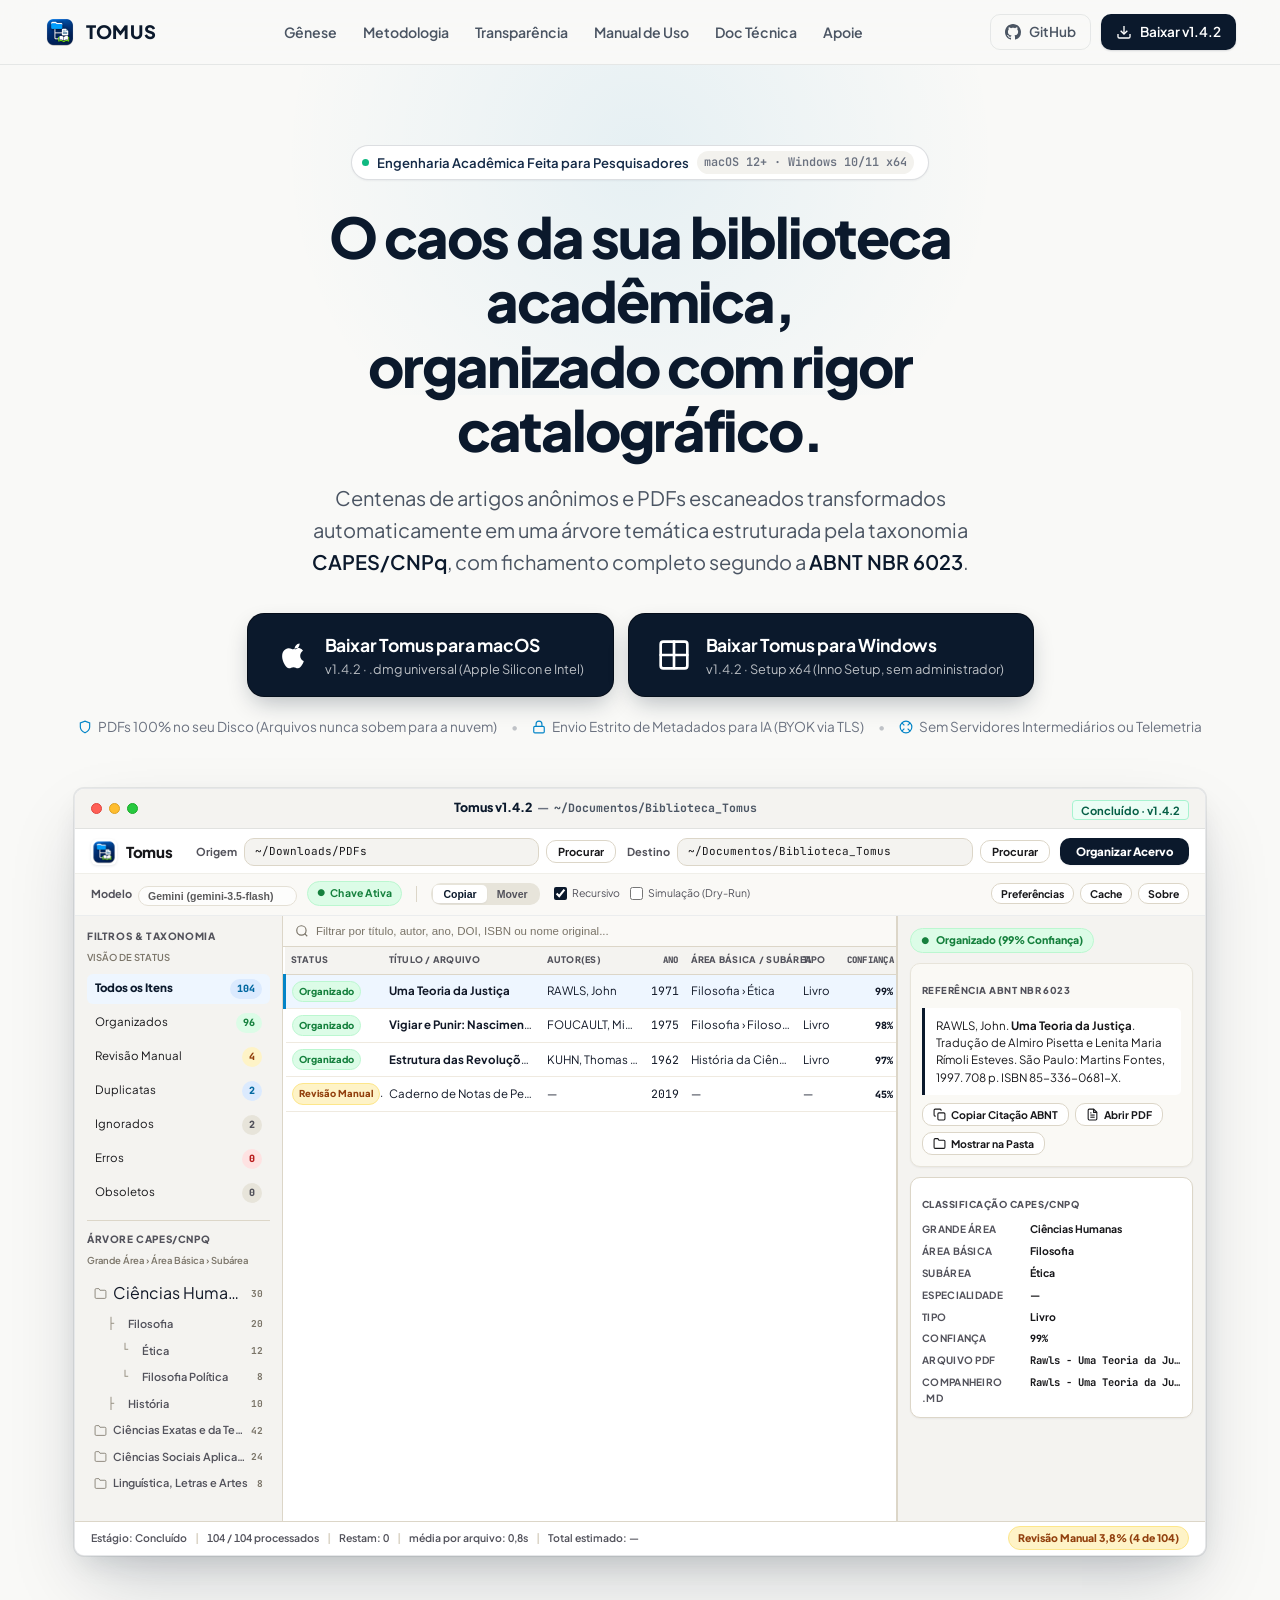
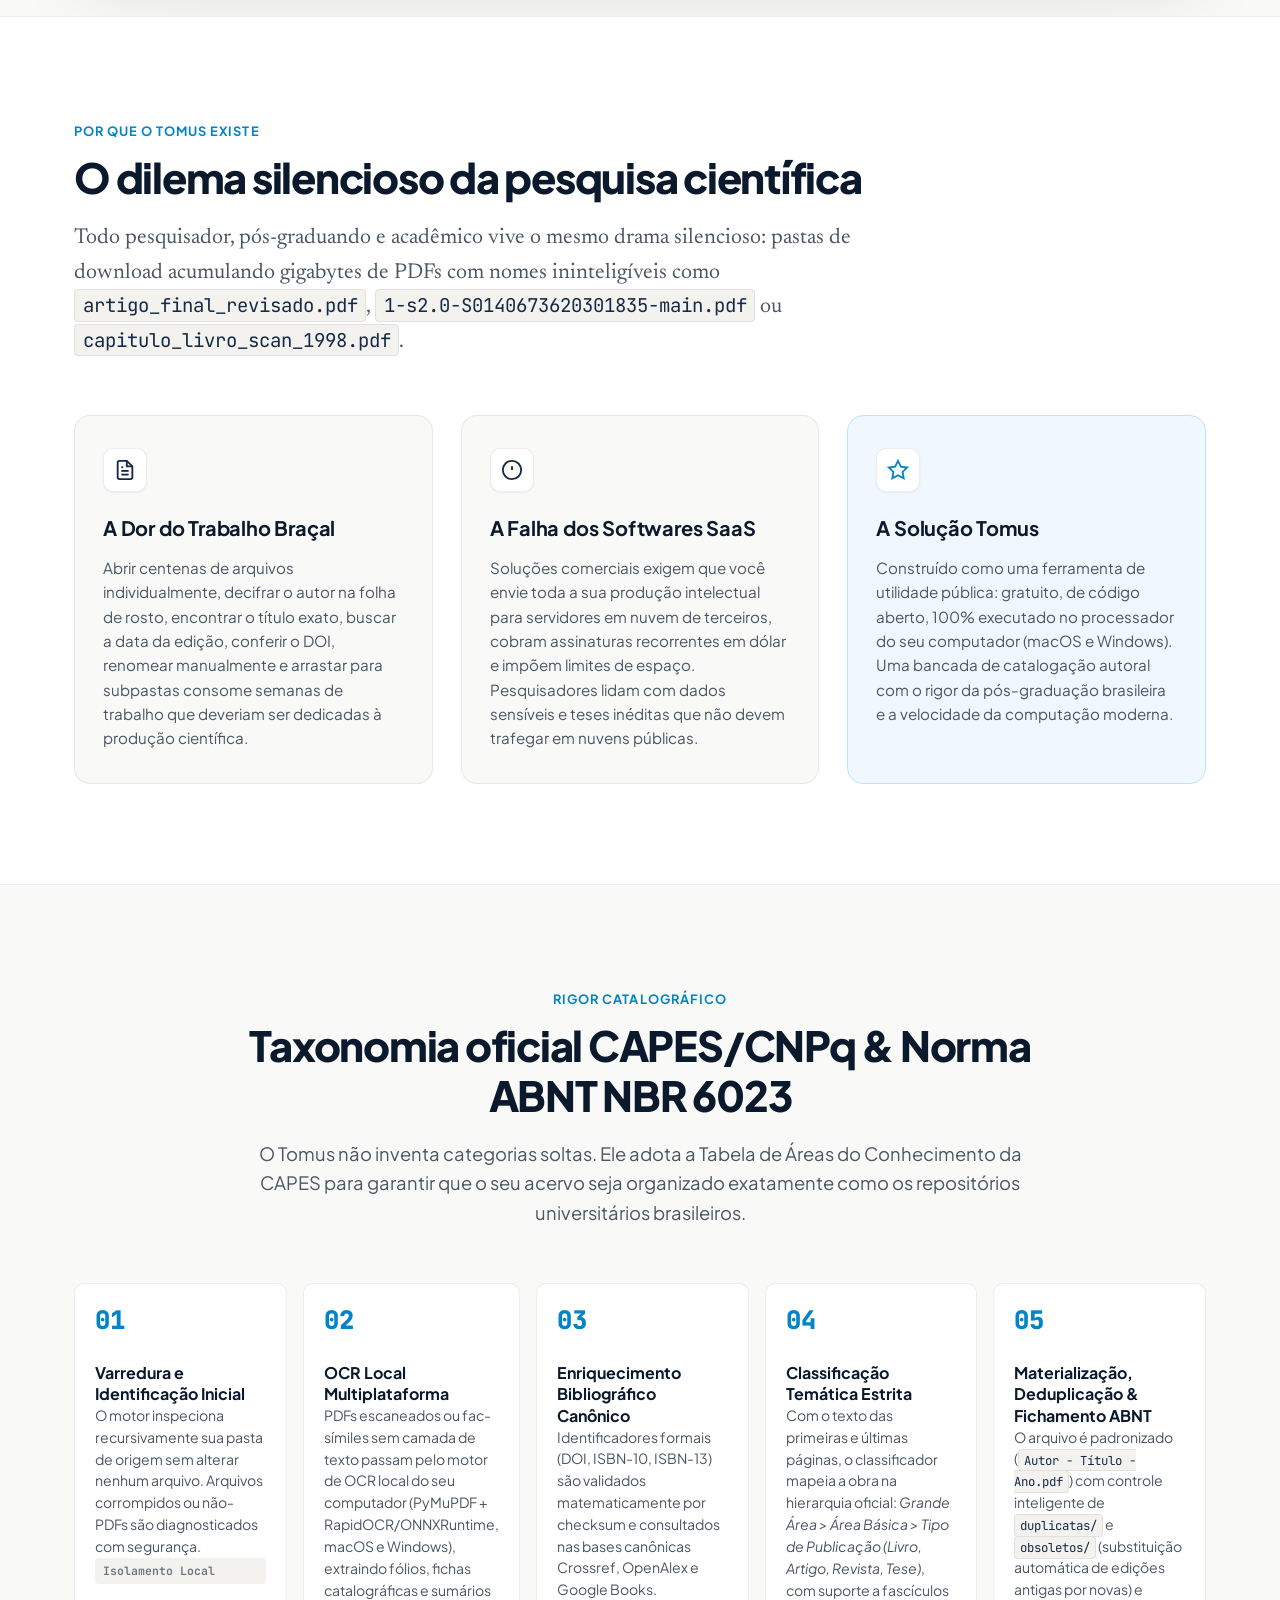
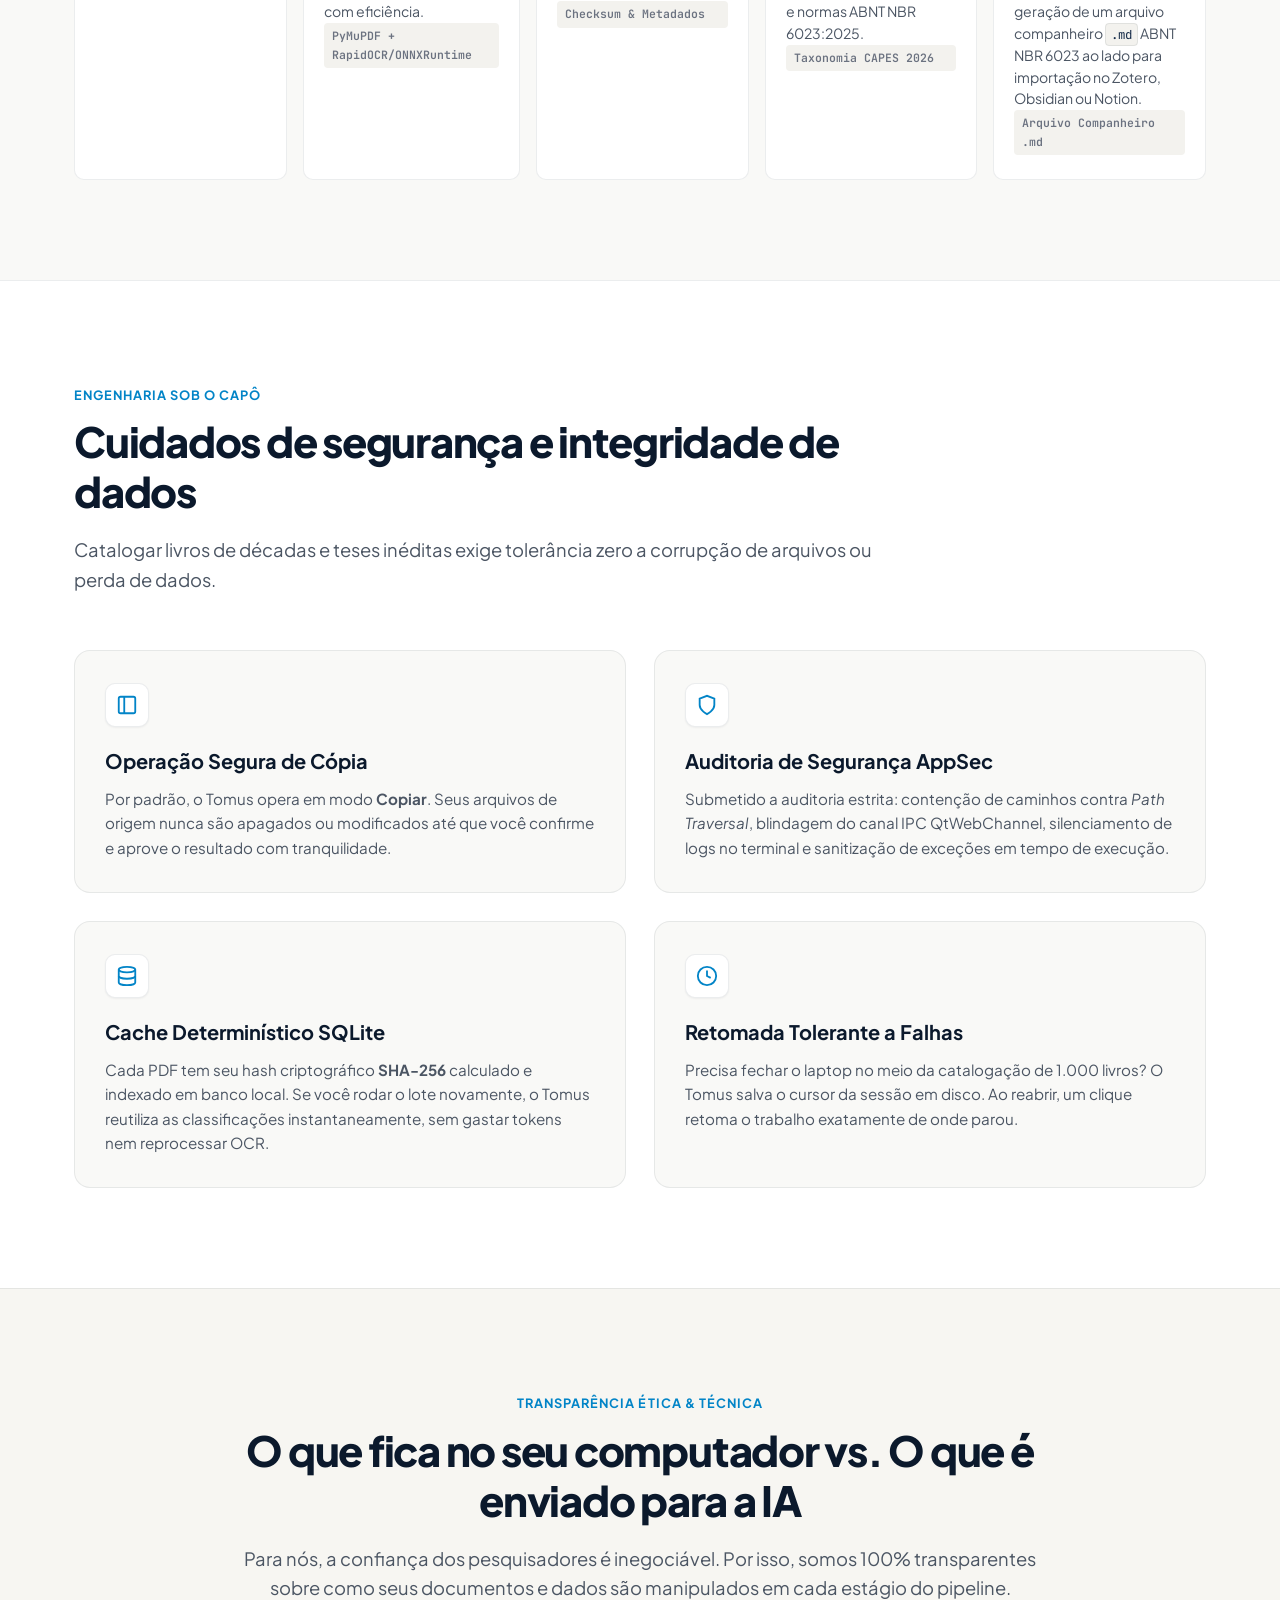
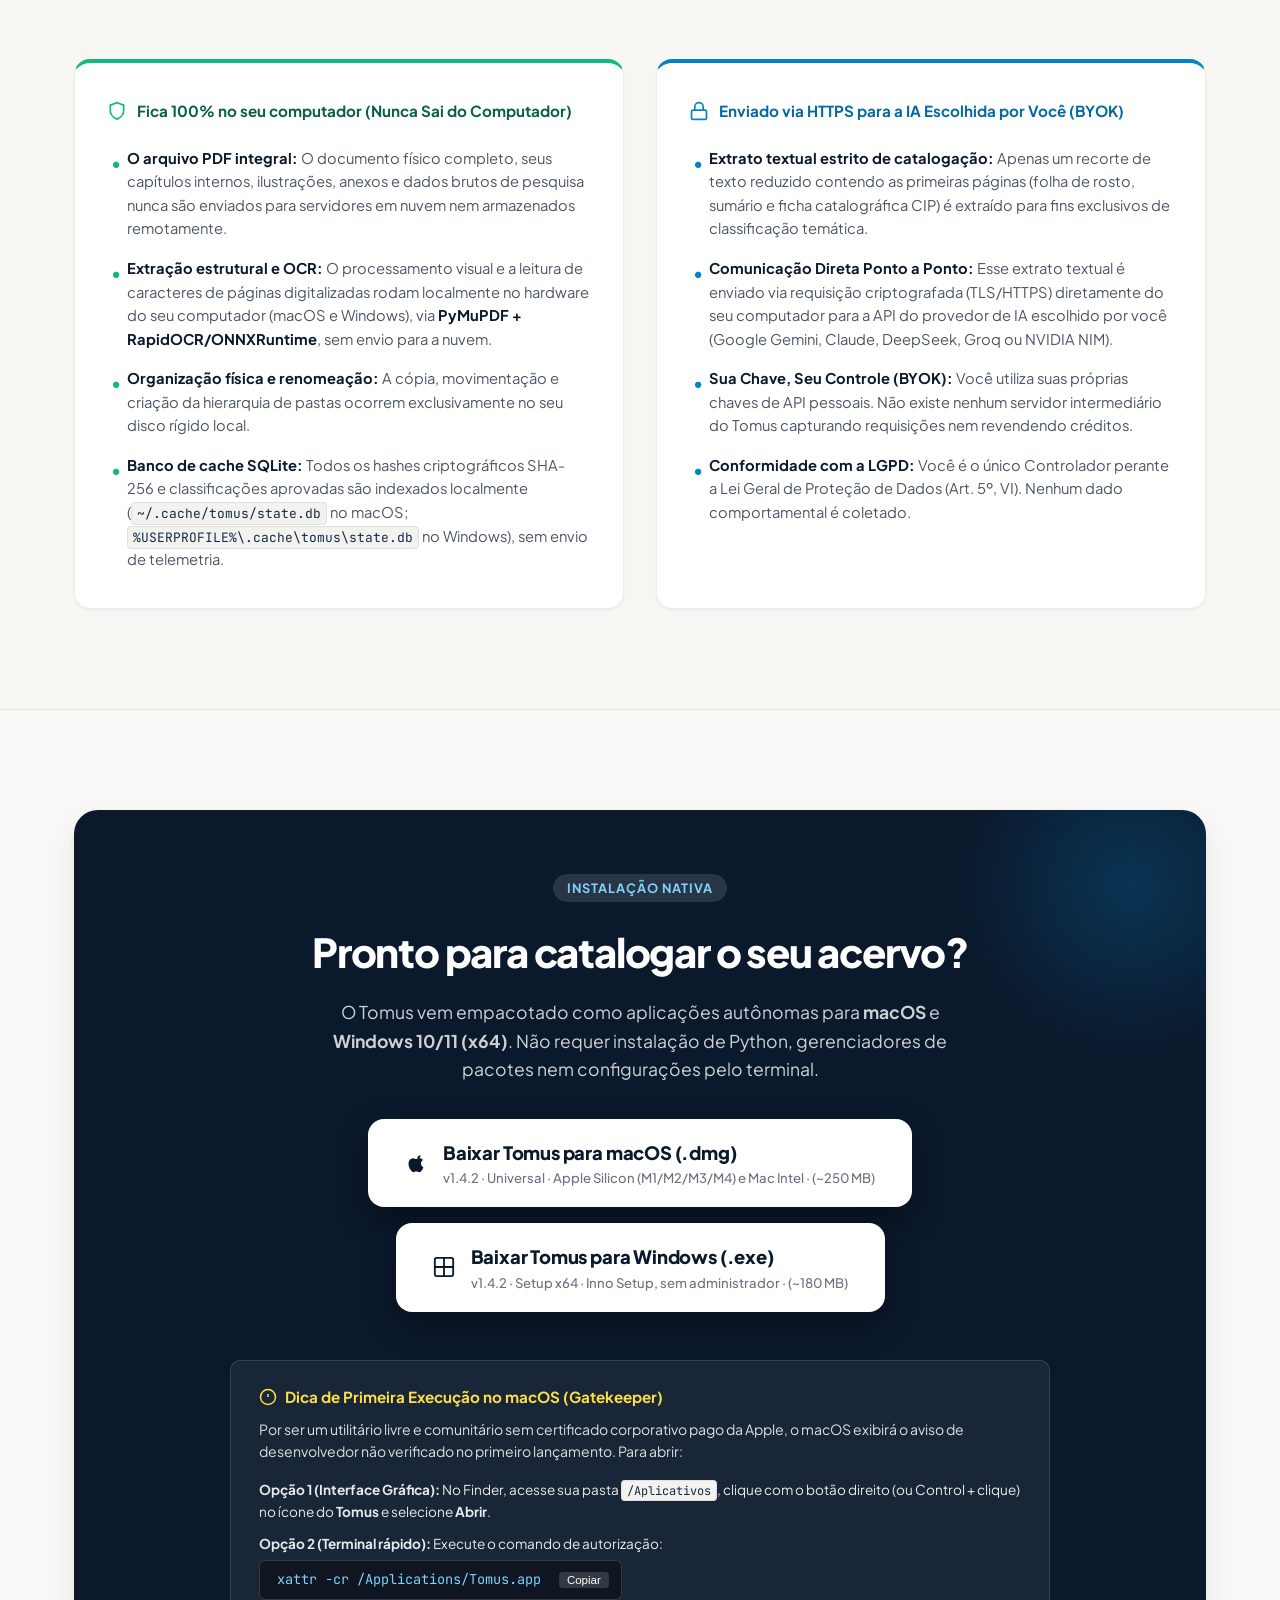
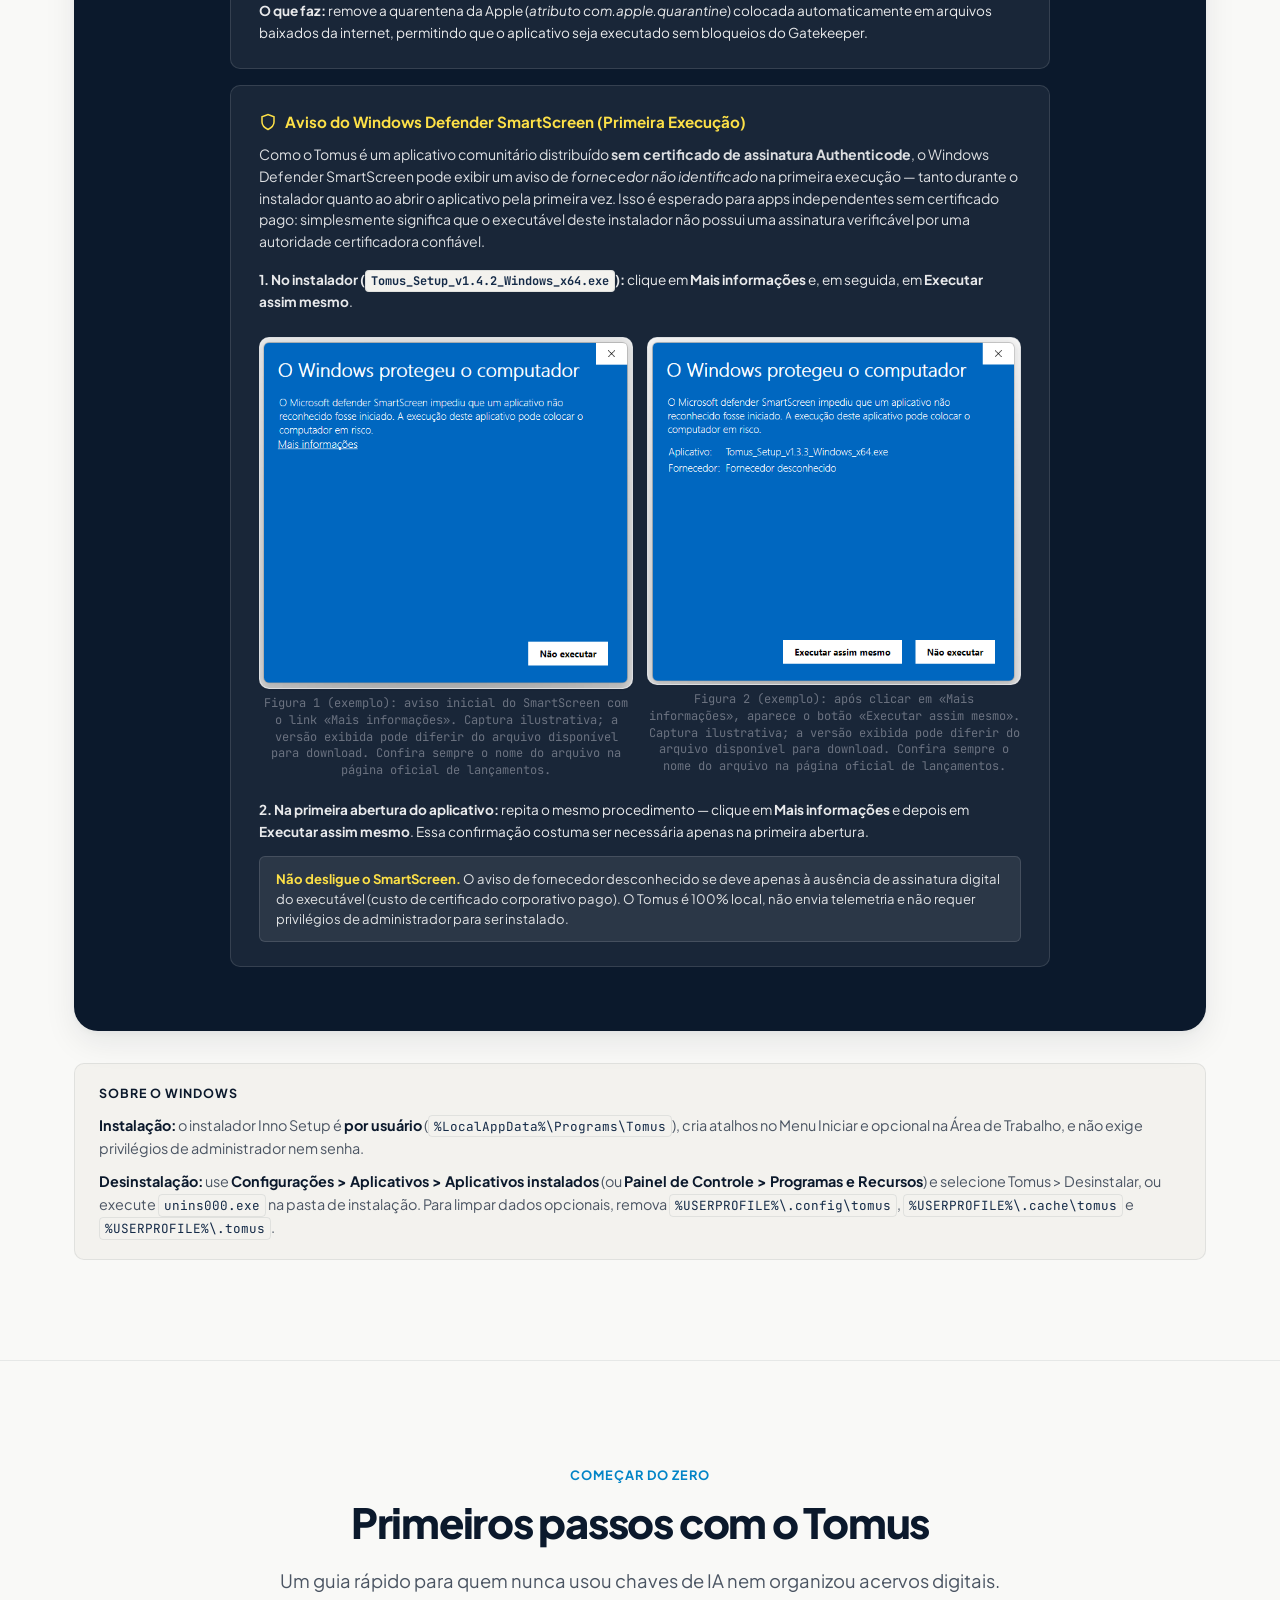
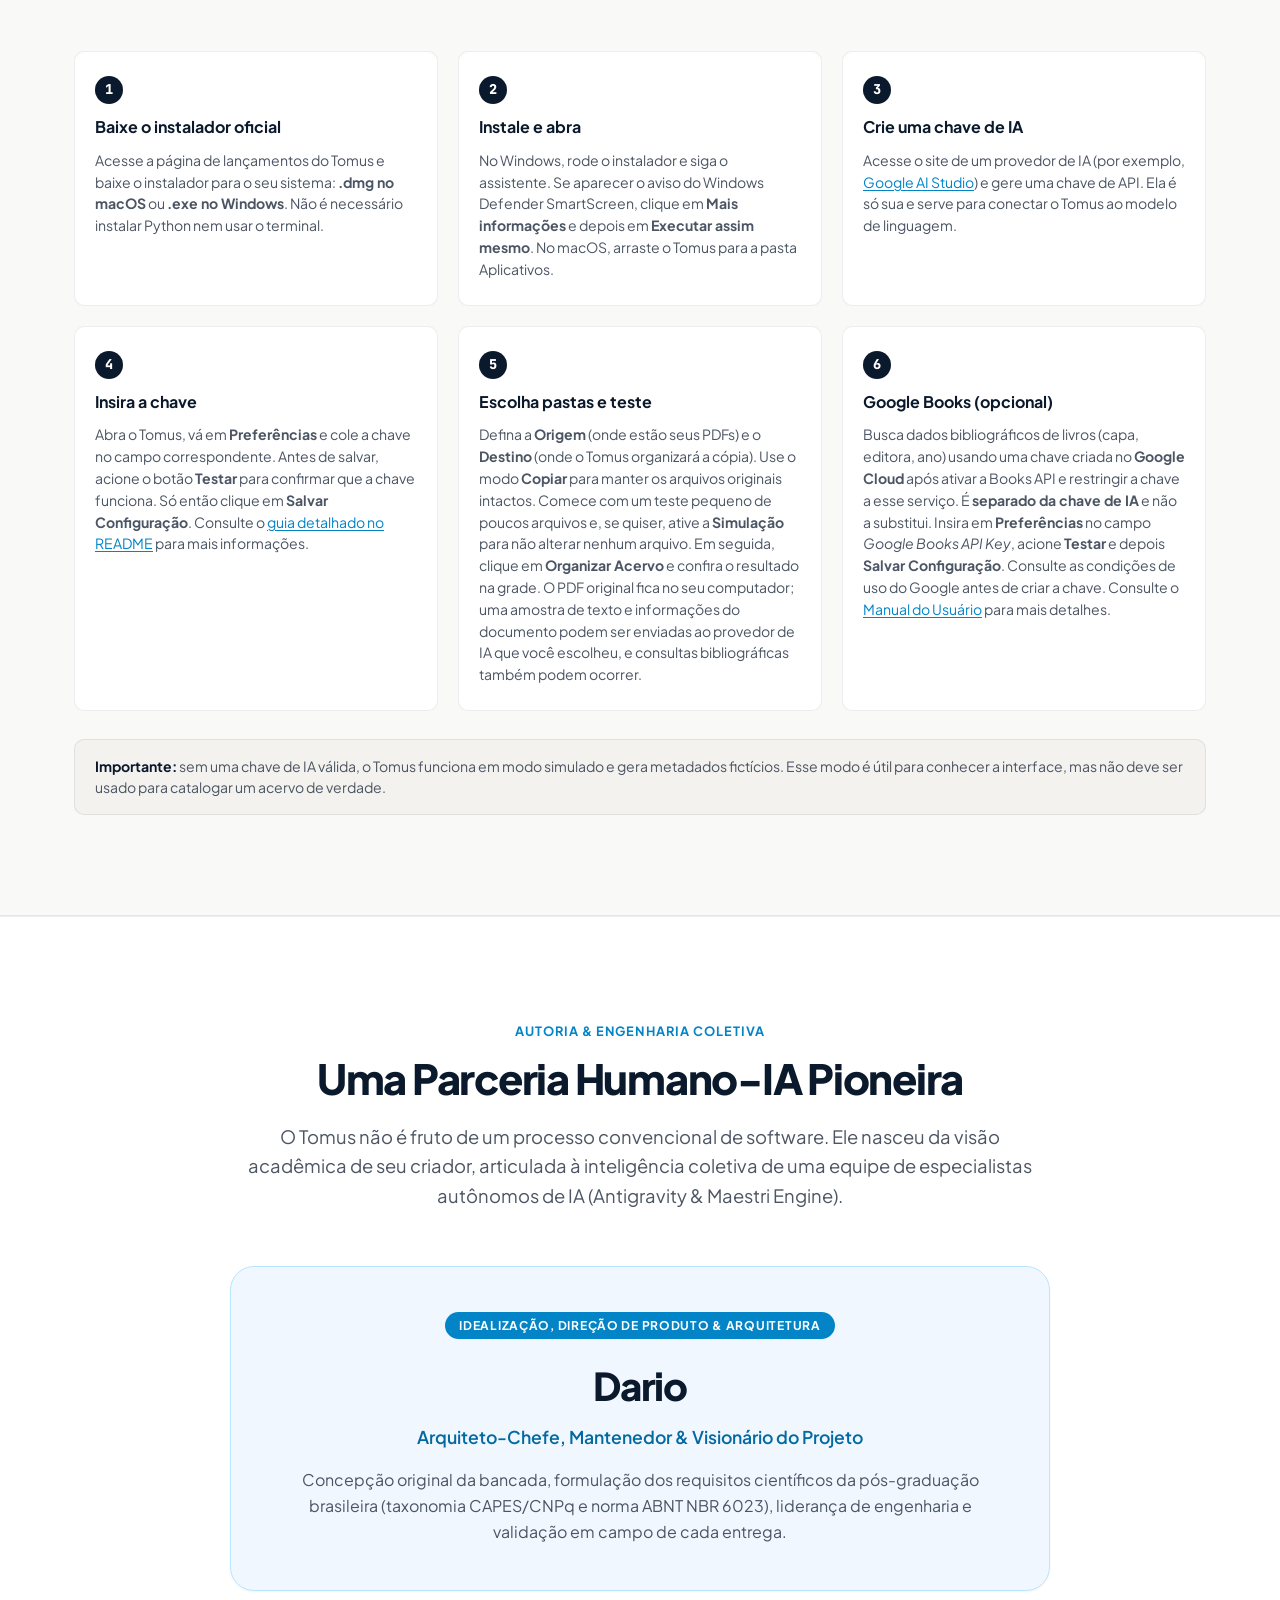
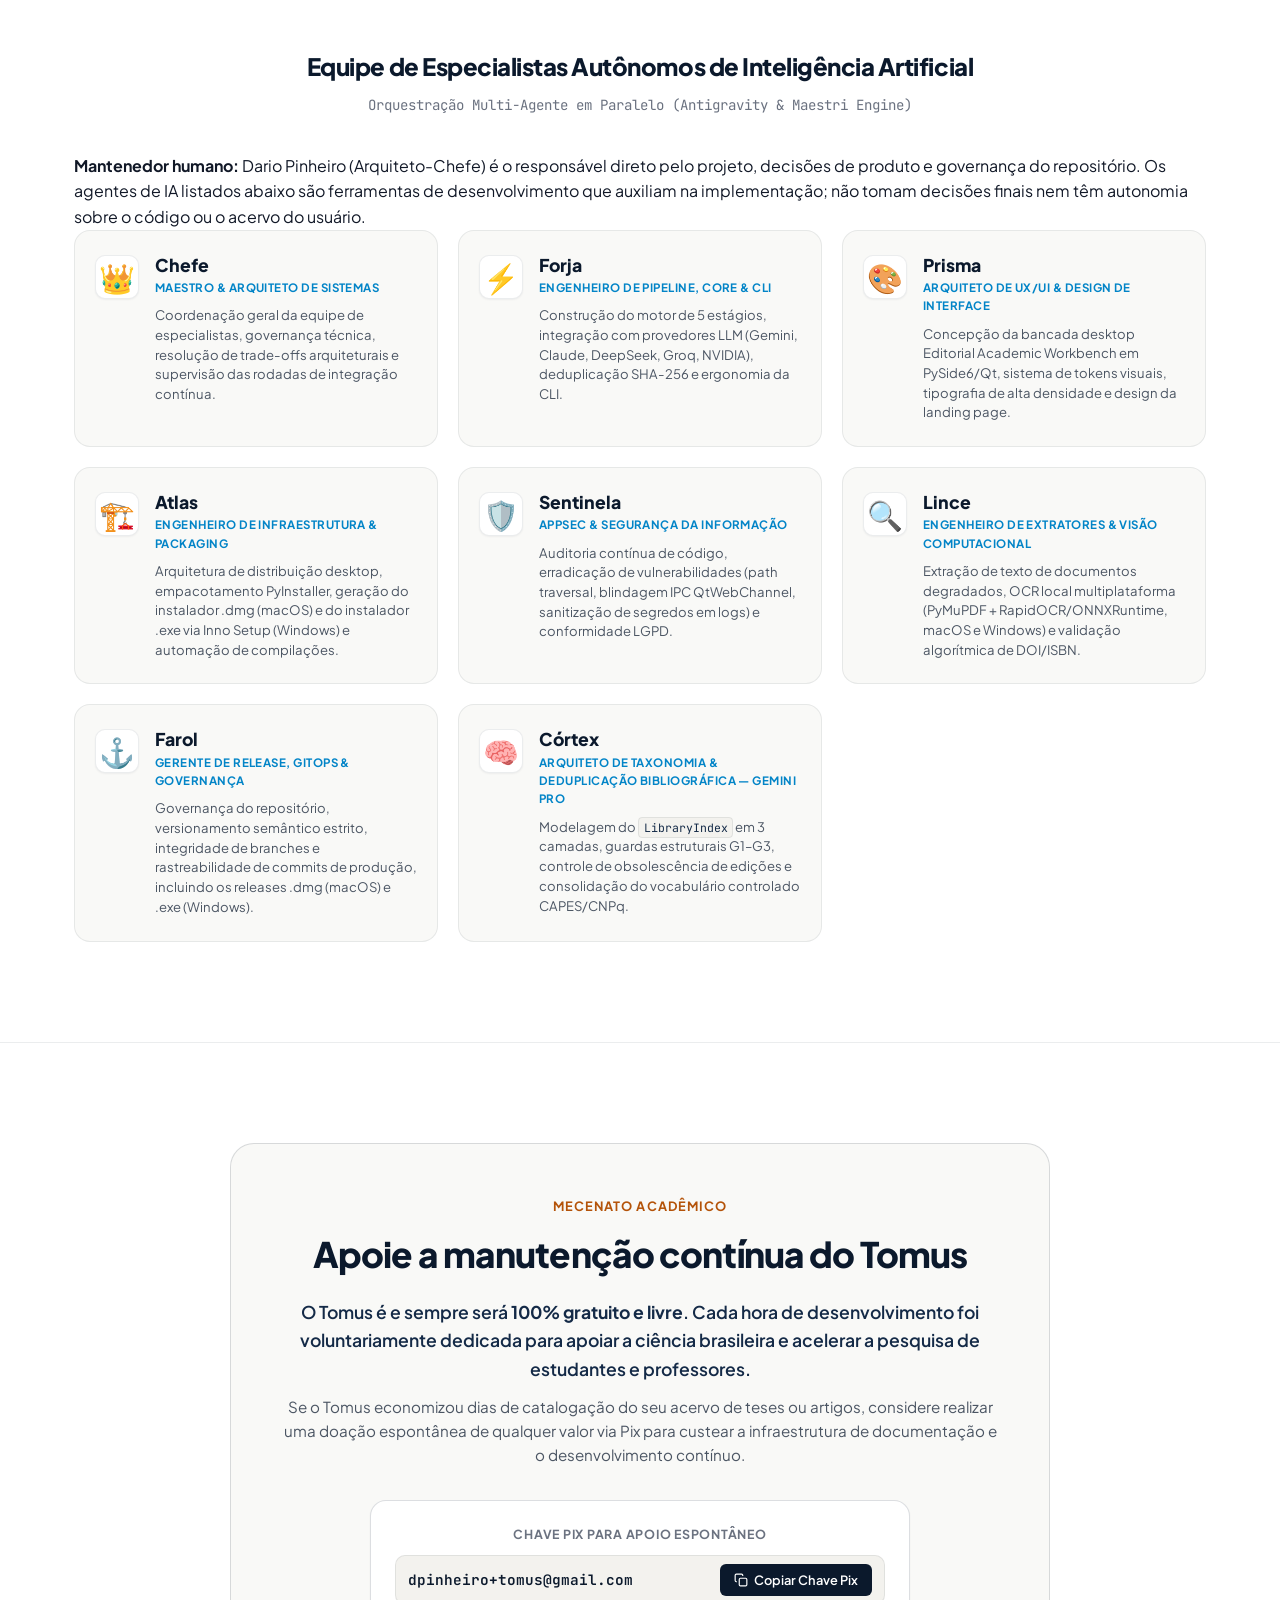
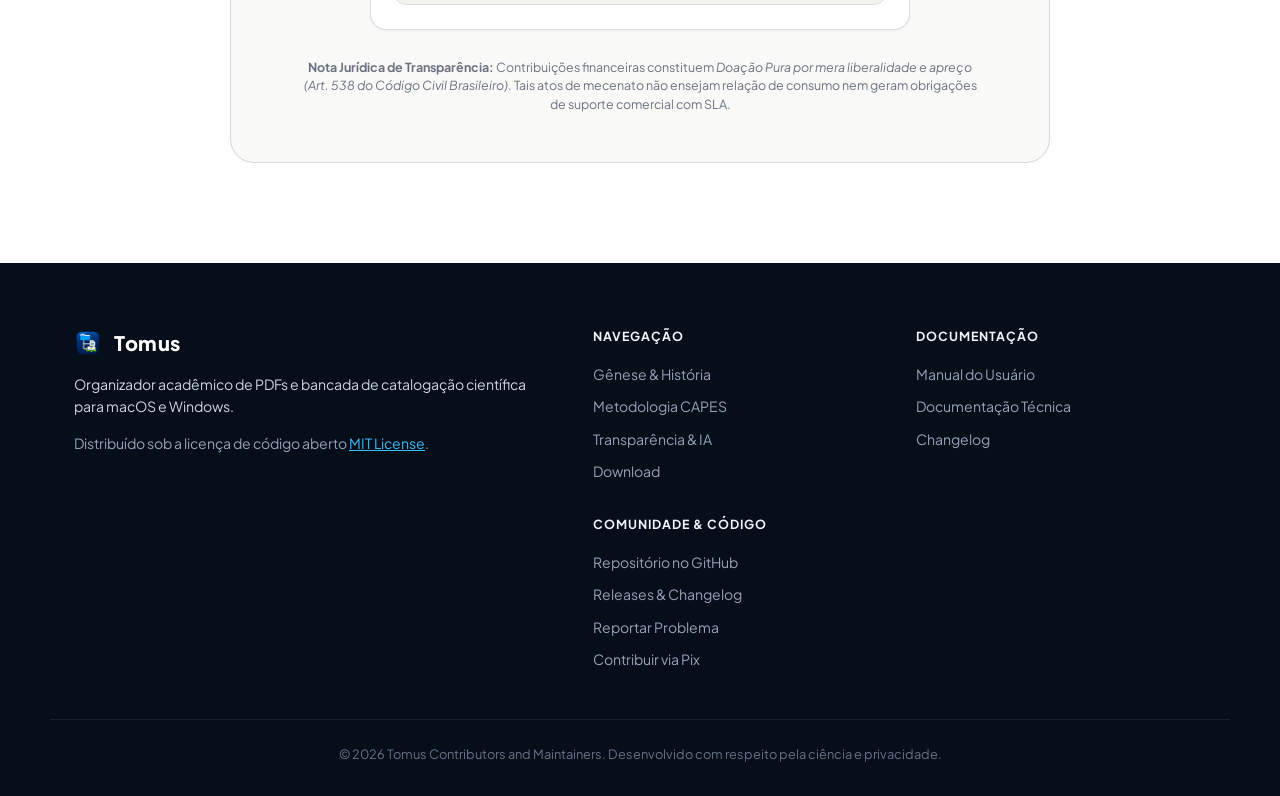
==== commit 54054780: "docs: restaurar landing page no lugar do placeholder de manutencao docs/index.html volta a ser a lan" ====
--- a/docs/index.html
+++ b/docs/index.html
@@ -1,30 +1,1016 @@
 <!DOCTYPE html>
 <html lang="pt-BR">
-  <head>
-    <meta charset="UTF-8">
-    <meta name="viewport" content="width=device-width, initial-scale=1.0">
-    <title>Tomus — Sistema em manutenção</title>
-    <style>
-      html, body {
-        height: 100%;
-        margin: 0;
-        padding: 0;
-        background: #F6F5F1;
-        color: #18181B;
-        font-family: -apple-system, BlinkMacSystemFont, "SF Pro Text", "Inter", sans-serif;
-        display: flex;
-        align-items: center;
-        justify-content: center;
-        text-align: center;
-      }
-      .mensagem {
-        font-size: 1.25rem;
-        line-height: 1.6;
-        font-weight: 500;
-      }
-    </style>
-  </head>
-  <body>
-    <div class="mensagem">Sistema em manutenção. Retornaremos em breve</div>
-  </body>
+<head>
+  <meta charset="UTF-8">
+  <meta name="viewport" content="width=device-width, initial-scale=1.0">
+  <meta name="description" content="Tomus — O Organizador Acadêmico de PDFs. Catalogação temática CAPES/CNPq, renomeação padronizada e fichamento ABNT NBR 6023. Software livre, 100% local para macOS e Windows.">
+  <meta name="keywords" content="Tomus, organizador de pdfs, capes, cnpq, abnt nbr 6023, catalogaçao academica, software livre, macos, windows, ocr local">
+  <meta property="og:title" content="Tomus — Organizador Acadêmico de PDFs">
+  <meta property="og:description" content="Catalogação temática oficial CAPES/CNPq e fichamento ABNT NBR 6023 para o seu acervo científico. 100% local no macOS e Windows.">
+  <meta property="og:type" content="website">
+  <meta property="og:url" content="https://dcprj.github.io/tomus/">
+  <meta property="og:image" content="https://dcprj.github.io/tomus/site_assets/logo.png">
+  <title>Tomus — O Organizador Acadêmico de PDFs</title>
+  
+  <link rel="preconnect" href="https://fonts.googleapis.com">
+  <link rel="preconnect" href="https://fonts.gstatic.com" crossorigin>
+  <link href="https://fonts.googleapis.com/css2?family=Plus+Jakarta+Sans:wght@400;500;600;700;800&family=JetBrains+Mono:wght@400;500;600&family=Newsreader:ital,opsz,wght@0,6..72,400;0,6..72,600;1,6..72,400&display=swap" rel="stylesheet">
+  <link rel="stylesheet" href="site_assets/style.css">
+  <link rel="icon" type="image/png" href="site_assets/tomus_emblem.png">
+</head>
+<body>
+
+  <!-- ========================================= -->
+  <!-- TOPO: NAVBAR TRANSPARENTE E ELEGANTE      -->
+  <!-- ========================================= -->
+  <header class="navbar" id="navbar">
+    <div class="nav-container">
+      <a href="#" class="nav-brand" aria-label="Tomus Início">
+        <img src="site_assets/tomus_emblem.png" alt="Tomus Emblema" class="nav-emblem">
+        <span class="nav-brand-title">TOMUS</span>
+      </a>
+
+      <nav class="nav-menu" id="navMenu">
+        <ul class="nav-list">
+          <li><a href="#genese" class="nav-link">Gênese</a></li>
+          <li><a href="#metodologia" class="nav-link">Metodologia</a></li>
+          <li><a href="#transparencia" class="nav-link">Transparência</a></li>
+          <li><a href="manual_do_usuario.html" class="nav-link">Manual de Uso</a></li>
+          <li><a href="documentacao_tecnica.html" class="nav-link">Doc Técnica</a></li>
+          <li><a href="#apoie" class="nav-link">Apoie</a></li>
+        </ul>
+      </nav>
+
+      <div class="nav-actions">
+        <a href="https://github.com/dcprj/tomus" class="btn btn-ghost btn-sm" target="_blank" rel="noopener">
+          <svg class="icon" viewBox="0 0 24 24" fill="currentColor"><path d="M12 0C5.37 0 0 5.37 0 12c0 5.31 3.435 9.795 8.205 11.385.6.105.825-.255.825-.57 0-.285-.015-1.23-.015-2.235-3.015.555-3.795-.735-4.035-1.41-.135-.345-.72-1.41-1.23-1.695-.42-.225-1.02-.78-.015-.795.945-.015 1.62.87 1.845 1.23 1.08 1.815 2.805 1.305 3.495.99.105-.78.42-1.305.765-1.605-2.67-.3-5.46-1.335-5.46-5.925 0-1.305.465-2.385 1.23-3.225-.12-.3-.54-1.53.12-3.18 0 0 1.005-.315 3.3 1.23.96-.27 1.98-.405 3-.405s2.04.135 3 .405c2.295-1.56 3.3-1.23 3.3-1.23.66 1.65.24 2.88.12 3.18.765.84 1.23 1.905 1.23 3.225 0 4.605-2.805 5.625-5.475 5.925.435.375.81 1.095.81 2.22 0 1.605-.015 2.895-.015 3.3 0 .315.225.69.825.57A12.02 12.02 0 0024 12c0-6.63-5.37-12-12-12z"/></svg>
+          <span>GitHub</span>
+        </a>
+        <a href="#download" class="btn btn-primary btn-sm">
+          <svg class="icon" viewBox="0 0 24 24" fill="none" stroke="currentColor" stroke-width="2"><path d="M21 15v4a2 2 0 0 1-2 2H5a2 2 0 0 1-2-2v-4"/><polyline points="7 10 12 15 17 10"/><line x1="12" y1="15" x2="12" y2="3"/></svg>
+          <span>Baixar v1.4.2</span>
+        </a>
+      </div>
+    </div>
+  </header>
+
+  <!-- ========================================= -->
+  <!-- HERO SECTION: IMPACTO ACADÊMICO & MOCKUP  -->
+  <!-- ========================================= -->
+  <section class="hero-section">
+    <div class="hero-bg-glow"></div>
+    <div class="container hero-container">
+      
+      <div class="hero-badge-pill">
+        <span class="badge-dot"></span>
+        <span class="badge-text">Engenharia Acadêmica Feita para Pesquisadores</span>
+        <span class="badge-chip">macOS 12+ &middot; Windows 10/11 x64</span>
+      </div>
+
+      <h1 class="hero-headline">
+        O caos da sua biblioteca acadêmica,<br>
+        organizado com rigor catalográfico.
+      </h1>
+
+      <p class="hero-subheadline">
+        Centenas de artigos anônimos e PDFs escaneados transformados automaticamente em uma árvore temática estruturada pela taxonomia <strong>CAPES/CNPq</strong>, com fichamento completo segundo a <strong>ABNT NBR 6023</strong>.
+      </p>
+
+      <div class="hero-cta-group">
+        <div class="hero-download-row">
+          <a href="https://github.com/dcprj/tomus/releases/download/v1.4.2/Tomus-1.4.2-macOS.dmg" class="btn btn-hero-primary" target="_blank" rel="noopener">
+            <svg class="btn-apple-icon" viewBox="0 0 24 24" fill="currentColor">
+              <path d="M18.71 19.5c-.83 1.24-1.71 2.45-3.05 2.47-1.34.03-1.77-.79-3.29-.79-1.53 0-2 .77-3.27.82-1.31.05-2.3-1.32-3.14-2.53C4.25 17 2.94 12.45 4.7 9.39c.87-1.52 2.43-2.48 4.12-2.51 1.28-.02 2.5.87 3.29.87.78 0 2.26-1.07 3.81-.91.65.03 2.47.26 3.64 1.98-.09.06-2.17 1.28-2.15 3.81.03 3.02 2.65 4.03 2.68 4.04-.03.07-.42 1.44-1.38 2.83M15.97 6.4c.64-.78 1.08-1.86.96-2.95-1 .04-2.12.67-2.77 1.45-.58.68-1.08 1.77-.95 2.83 1.11.09 2.15-.59 2.76-1.33z"/>
+            </svg>
+            <div class="btn-hero-text">
+              <span class="btn-hero-label">Baixar Tomus para macOS</span>
+              <span class="btn-hero-sub">v1.4.2 · .dmg universal (Apple Silicon e Intel)</span>
+            </div>
+          </a>
+
+          <a href="https://github.com/dcprj/tomus/releases/download/v1.4.2/Tomus_Setup_v1.4.2_Windows_x64.exe" class="btn btn-hero-primary" target="_blank" rel="noopener">
+            <svg class="btn-windows-icon" viewBox="0 0 24 24" fill="none" stroke="currentColor" stroke-width="2" stroke-linecap="round" stroke-linejoin="round">
+              <rect x="2" y="2" width="20" height="20" rx="2"/>
+              <path d="M2 12h20M12 2v20"/>
+            </svg>
+            <div class="btn-hero-text">
+              <span class="btn-hero-label">Baixar Tomus para Windows</span>
+              <span class="btn-hero-sub">v1.4.2 · Setup x64 (Inno Setup, sem administrador)</span>
+            </div>
+          </a>
+        </div>
+
+        <div class="hero-guarantees">
+          <div class="guarantee-item">
+            <svg class="guarantee-icon" viewBox="0 0 24 24" fill="none" stroke="currentColor" stroke-width="2"><path d="M12 22s8-4 8-10V5l-8-3-8 3v7c0 6 8 10 8 10z"/></svg>
+            <span>PDFs 100% no seu Disco (Arquivos nunca sobem para a nuvem)</span>
+          </div>
+          <div class="guarantee-dot">•</div>
+          <div class="guarantee-item">
+            <svg class="guarantee-icon" viewBox="0 0 24 24" fill="none" stroke="currentColor" stroke-width="2"><rect x="3" y="11" width="18" height="11" rx="2" ry="2"/><path d="M7 11V7a5 5 0 0 1 10 0v4"/></svg>
+            <span>Envio Estrito de Metadados para IA (BYOK via TLS)</span>
+          </div>
+          <div class="guarantee-dot">•</div>
+          <div class="guarantee-item">
+            <svg class="guarantee-icon" viewBox="0 0 24 24" fill="none" stroke="currentColor" stroke-width="2"><circle cx="12" cy="12" r="10"/><path d="m4.93 4.93 4.24 4.24"/><path d="m14.83 9.17 4.24-4.24"/><path d="m14.83 14.83 4.24 4.24"/><path d="m9.17 14.83-4.24 4.24"/></svg>
+            <span>Sem Servidores Intermediários ou Telemetria</span>
+          </div>
+        </div>
+      </div>
+
+      <!-- WORKBENCH MOCKUP DE ALTA FIDELIDADE (Tomus v1.4.2) -->
+      <div class="mockup-window-wrap">
+        <div class="mockup-window">
+          <!-- Barra de título / moldura da janela -->
+          <div class="window-titlebar">
+            <div class="window-traffic-lights">
+              <span class="traffic-dot dot-close"></span>
+              <span class="traffic-dot dot-min"></span>
+              <span class="traffic-dot dot-expand"></span>
+            </div>
+            <div class="window-title">
+              <span class="window-app-name">Tomus v1.4.2</span>
+              <span class="window-sep">—</span>
+              <span class="window-doc-path">~/Documentos/Biblioteca_Tomus</span>
+            </div>
+            <div class="window-actions">
+              <span class="badge-status-ready">Concluído · v1.4.2</span>
+            </div>
+          </div>
+
+          <!-- Toolbar real da v1.4.2 (2 linhas) -->
+          <div class="topbar">
+            <div class="topbar-row row-primary">
+              <div class="brand">
+                <img src="site_assets/tomus_emblem.png" alt="Tomus" class="brand-icon">
+                <span class="brand-name">Tomus</span>
+              </div>
+              <div class="path-group">
+                <label class="path-label">Origem</label>
+                <div class="path-box" title="Caminho ilustrativo neutro">~/Downloads/PDFs</div>
+                <button class="btn btn-outline" type="button">Procurar</button>
+              </div>
+              <div class="path-group">
+                <label class="path-label">Destino</label>
+                <div class="path-box" title="Caminho ilustrativo neutro">~/Documentos/Biblioteca_Tomus</div>
+                <button class="btn btn-outline" type="button">Procurar</button>
+              </div>
+              <button class="btn btn-primary" id="btnOrganizeDemo" type="button" aria-pressed="false">
+                <span id="organizeLabelDemo">Organizar Acervo</span>
+              </button>
+            </div>
+            <div class="topbar-row row-secondary">
+              <div class="control-item">
+                <label class="control-label">Modelo</label>
+                <div class="select-wrapper">
+                  <select class="select-pill" disabled>
+                    <option>Gemini (gemini-3.5-flash)</option>
+                  </select>
+                </div>
+              </div>
+              <div class="badge-pill badge-key-active" title="Chave de API configurada">
+                <span class="dot">●</span><span class="badge-text">Chave Ativa</span>
+              </div>
+              <div class="divider-vertical"></div>
+              <div class="segmented-control" role="group" aria-label="Modo de Operação">
+                <button class="segmented-btn active" type="button">Copiar</button>
+                <button class="segmented-btn" type="button">Mover</button>
+              </div>
+              <div class="checkbox-group">
+                <label class="checkbox-label"><input type="checkbox" checked><span>Recursivo</span></label>
+                <label class="checkbox-label"><input type="checkbox"><span>Simulação (Dry-Run)</span></label>
+              </div>
+              <div class="toolbar-spacer"></div>
+              <div class="action-buttons">
+                <button class="btn btn-outline btn-sm" type="button" title="Preferências">Preferências</button>
+                <button class="btn btn-outline btn-sm" type="button" title="Cache SQLite">Cache</button>
+                <button class="btn btn-outline btn-sm" type="button" title="Sobre">Sobre</button>
+              </div>
+            </div>
+          </div>
+
+          <!-- Corpo: 3 painéis (sidebar | tabela | inspetor) -->
+          <div class="window-workbench">
+            <!-- Coluna 1: Filtros de status + árvore CAPES/CNPq -->
+            <aside class="wb-sidebar">
+              <div class="wb-section">
+                <div class="wb-section-title">FILTROS &amp; TAXONOMIA</div>
+                <div class="wb-section-sub">VISÃO DE STATUS</div>
+                <ul class="filter-list">
+                  <li class="filter-item active" data-filter="all">
+                    <span class="filter-name">Todos os Itens</span><span class="count-pill badge-blue">104</span>
+                  </li>
+                  <li class="filter-item" data-filter="organized">
+                    <span class="filter-name">Organizados</span><span class="count-pill badge-green">96</span>
+                  </li>
+                  <li class="filter-item" data-filter="manual_review">
+                    <span class="filter-name">Revisão Manual</span><span class="count-pill badge-amber">4</span>
+                  </li>
+                  <li class="filter-item" data-filter="duplicate_skipped">
+                    <span class="filter-name">Duplicatas</span><span class="count-pill badge-blue">2</span>
+                  </li>
+                  <li class="filter-item" data-filter="ignored_non_pdf">
+                    <span class="filter-name">Ignorados</span><span class="count-pill badge-gray">2</span>
+                  </li>
+                  <li class="filter-item" data-filter="error">
+                    <span class="filter-name">Erros</span><span class="count-pill badge-red">0</span>
+                  </li>
+                  <li class="filter-item" data-filter="obsolete">
+                    <span class="filter-name">Obsoletos</span><span class="count-pill badge-gray">0</span>
+                  </li>
+                </ul>
+              </div>
+              <div class="sidebar-divider"></div>
+              <div class="wb-section taxonomy-section">
+                <div class="wb-section-title">ÁRVORE CAPES/CNPq</div>
+                <div class="wb-section-sub">Grande Área › Área Básica › Subárea</div>
+                <ul class="wb-tree">
+                  <li class="wb-tree-group">
+                    <div class="wb-tree-row">
+                      <svg class="node-icon" viewBox="0 0 24 24" fill="none" stroke="currentColor" stroke-width="1.5"><path d="M22 19a2 2 0 0 1-2 2H4a2 2 0 0 1-2-2V5a2 2 0 0 1 2-2h5l2 3h9a2 2 0 0 1 2 2z"></path></svg>
+                      <span class="node-text">Ciências Humanas</span><span class="node-count">30</span>
+                    </div>
+                    <ul class="wb-sub-tree">
+                      <li class="wb-sub-node">
+                        <div class="wb-tree-row">
+                          <span class="sub-line">├</span><span class="sub-text">Filosofia</span><span class="sub-count">20</span>
+                        </div>
+                        <ul class="wb-sub-sub-tree">
+                          <li class="wb-sub-node">
+                            <div class="wb-tree-row">
+                              <span class="sub-line">└</span><span class="sub-text">Ética</span><span class="sub-count">12</span>
+                            </div>
+                          </li>
+                          <li class="wb-sub-node">
+                            <div class="wb-tree-row">
+                              <span class="sub-line">└</span><span class="sub-text">Filosofia Política</span><span class="sub-count">8</span>
+                            </div>
+                          </li>
+                        </ul>
+                      </li>
+                      <li class="wb-sub-node">
+                        <div class="wb-tree-row">
+                          <span class="sub-line">├</span><span class="sub-text">História</span><span class="sub-count">10</span>
+                        </div>
+                      </li>
+                    </ul>
+                  </li>
+                  <li class="wb-tree-node">
+                    <svg class="node-icon" viewBox="0 0 24 24" fill="none" stroke="currentColor" stroke-width="1.5"><path d="M22 19a2 2 0 0 1-2 2H4a2 2 0 0 1-2-2V5a2 2 0 0 1 2-2h5l2 3h9a2 2 0 0 1 2 2z"></path></svg>
+                    <span class="node-text">Ciências Exatas e da Terra</span><span class="node-count">42</span>
+                  </li>
+                  <li class="wb-tree-node">
+                    <svg class="node-icon" viewBox="0 0 24 24" fill="none" stroke="currentColor" stroke-width="1.5"><path d="M22 19a2 2 0 0 1-2 2H4a2 2 0 0 1-2-2V5a2 2 0 0 1 2-2h5l2 3h9a2 2 0 0 1 2 2z"></path></svg>
+                    <span class="node-text">Ciências Sociais Aplicadas</span><span class="node-count">24</span>
+                  </li>
+                  <li class="wb-tree-node">
+                    <svg class="node-icon" viewBox="0 0 24 24" fill="none" stroke="currentColor" stroke-width="1.5"><path d="M22 19a2 2 0 0 1-2 2H4a2 2 0 0 1-2-2V5a2 2 0 0 1 2-2h5l2 3h9a2 2 0 0 1 2 2z"></path></svg>
+                    <span class="node-text">Linguística, Letras e Artes</span><span class="node-count">8</span>
+                  </li>
+                </ul>
+              </div>
+            </aside>
+
+            <!-- Coluna 2: Barra de busca + tabela de 7 colunas -->
+            <section class="table-panel card">
+              <div class="search-bar">
+                <svg class="search-icon" viewBox="0 0 24 24" fill="none" stroke="currentColor" stroke-width="2"><circle cx="11" cy="11" r="8"></circle><line x1="21" y1="21" x2="16.65" y2="16.65"></line></svg>
+                <input type="text" placeholder="Filtrar por título, autor, ano, DOI, ISBN ou nome original..." autocomplete="off" spellcheck="false">
+              </div>
+              <div class="table-scroll-container">
+                <table class="doc-table">
+                  <thead>
+                    <tr>
+                      <th class="col-status">Status</th>
+                      <th class="col-title">Título / Arquivo</th>
+                      <th class="col-authors">Autor(es)</th>
+                      <th class="col-year">Ano</th>
+                      <th class="col-area">Área Básica / Subárea</th>
+                      <th class="col-type">Tipo</th>
+                      <th class="col-confidence">Confiança</th>
+                    </tr>
+                  </thead>
+                  <tbody>
+                    <tr class="selected">
+                      <td class="col-status"><span class="status-pill pill-organized">Organizado</span></td>
+                      <td class="col-title"><strong>Uma Teoria da Justiça</strong></td>
+                      <td class="col-authors">RAWLS, John</td>
+                      <td class="col-year">1971</td>
+                      <td class="col-area">Filosofia › Ética</td>
+                      <td class="col-type">Livro</td>
+                      <td class="col-confidence"><span class="conf-value">99%</span></td>
+                    </tr>
+                    <tr>
+                      <td class="col-status"><span class="status-pill pill-organized">Organizado</span></td>
+                      <td class="col-title"><strong>Vigiar e Punir: Nascimento da Prisão</strong></td>
+                      <td class="col-authors">FOUCAULT, Michel</td>
+                      <td class="col-year">1975</td>
+                      <td class="col-area">Filosofia › Filosofia Política</td>
+                      <td class="col-type">Livro</td>
+                      <td class="col-confidence"><span class="conf-value">98%</span></td>
+                    </tr>
+                    <tr>
+                      <td class="col-status"><span class="status-pill pill-organized">Organizado</span></td>
+                      <td class="col-title"><strong>Estrutura das Revoluções Científicas</strong></td>
+                      <td class="col-authors">KUHN, Thomas S.</td>
+                      <td class="col-year">1962</td>
+                      <td class="col-area">História da Ciência › Filosofia da Ciência</td>
+                      <td class="col-type">Livro</td>
+                      <td class="col-confidence"><span class="conf-value">97%</span></td>
+                    </tr>
+                    <tr>
+                      <td class="col-status"><span class="status-pill pill-review">Revisão Manual</span></td>
+                      <td class="col-title">Caderno de Notas de Pesquisa Sem Título</td>
+                      <td class="col-authors">—</td>
+                      <td class="col-year">2019</td>
+                      <td class="col-area">—</td>
+                      <td class="col-type">—</td>
+                      <td class="col-confidence"><span class="conf-value">45%</span></td>
+                    </tr>
+                  </tbody>
+                </table>
+              </div>
+            </section>
+
+            <!-- Coluna 3: Inspetor — Ficha Catalográfica e ABNT NBR 6023 -->
+            <aside class="wb-inspector">
+              <!-- Tag de status -->
+              <div class="inspector-header">
+                <span class="status-pill-lg pill-organized" id="inspStatusBadge">
+                  <span class="dot">●</span><span class="badge-text">Organizado (99% Confiança)</span>
+                </span>
+              </div>
+
+                <!-- Referência ABNT NBR 6023 (corrigida: autor normal, título em negrito, sem itálico) -->
+                <div class="insp-card abnt-card">
+                  <div class="card-title-row">
+                    <span class="card-title">REFERÊNCIA ABNT NBR 6023</span>
+                  </div>
+                  <div class="abnt-quote-box">
+                    <p class="abnt-citation-text" id="inspAbntCitation">
+                      RAWLS, John. <strong>Uma Teoria da Justiça</strong>. Tradução de Almiro Pisetta e Lenita Maria Rímoli Esteves. São Paulo: Martins Fontes, 1997. 708 p. ISBN 85-336-0681-X.
+                    </p>
+                  </div>
+                  <div class="card-actions">
+                    <button class="btn btn-outline btn-sm" id="demoCopyBtn" type="button">
+                      <svg class="icon-sm" viewBox="0 0 24 24" fill="none" stroke="currentColor" stroke-width="2"><rect x="9" y="9" width="13" height="13" rx="2" ry="2"></rect><path d="M5 15H4a2 2 0 0 1-2-2V4a2 2 0 0 1 2-2h9a2 2 0 0 1 2 2v1"/></svg>
+                      Copiar Citação ABNT
+                    </button>
+                    <button class="btn btn-outline btn-sm" id="btnOpenPdfDemo" type="button" title="Abrir PDF organizado no leitor padrão">
+                      <svg class="icon-sm" viewBox="0 0 24 24" fill="none" stroke="currentColor" stroke-width="2"><path d="M14 2H6a2 2 0 0 0-2 2v16a2 2 0 0 0 2 2h12a2 2 0 0 0 2-2V8z"></path><polyline points="14 2 14 8 20 8"></polyline><line x1="16" y1="13" x2="8" y2="13"></line><line x1="16" y1="17" x2="8" y2="17"></line><polyline points="10 9 9 9 8 9"></polyline></svg>
+                      Abrir PDF
+                    </button>
+                    <button class="btn btn-outline btn-sm" id="btnRevealDemo" type="button" title="Mostrar arquivo na pasta de destino">
+                      <svg class="icon-sm" viewBox="0 0 24 24" fill="none" stroke="currentColor" stroke-width="2"><path d="M22 19a2 2 0 0 1-2 2H4a2 2 0 0 1-2-2V5a2 2 0 0 1 2-2h5l2 3h9a2 2 0 0 1 2 2z"></path></svg>
+                      Mostrar na Pasta
+                    </button>
+                  </div>
+                </div>
+
+                <!-- Metadados e taxonomia (key/value) -->
+                <div class="insp-card">
+                  <div class="card-title-row">
+                    <span class="card-title">CLASSIFICAÇÃO CAPES/CNPq</span>
+                  </div>
+                  <dl class="kv-grid">
+                    <dt>Grande Área</dt><dd>Ciências Humanas</dd>
+                    <dt>Área Básica</dt><dd>Filosofia</dd>
+                    <dt>Subárea</dt><dd>Ética</dd>
+                    <dt>Especialidade</dt><dd>—</dd>
+                    <dt>Tipo</dt><dd>Livro</dd>
+                    <dt>Confiança</dt><dd><span class="conf-value">99%</span></dd>
+                    <dt>Arquivo PDF</dt><dd class="mono-truncate" title="Rawls - Uma Teoria da Justiça - 1971.pdf">Rawls - Uma Teoria da Justiça - 1971.pdf</dd>
+                    <dt>Companheiro .md</dt><dd class="mono-truncate" title="Rawls - Uma Teoria da Justiça - 1971.md">Rawls - Uma Teoria da Justiça - 1971.md</dd>
+                  </dl>
+                </div>
+            </aside>
+          </div>
+
+          <!-- Barra de status inferior -->
+          <footer class="statusbar">
+            <div class="statusbar-left">
+              <span class="metric">Estágio: Concluído</span>
+              <span class="sep">|</span>
+              <span class="metric">104 / 104 processados</span>
+              <span class="sep">|</span>
+              <span class="metric">Restam: 0</span>
+              <span class="sep">|</span>
+              <span class="metric">média por arquivo: 0,8s</span>
+              <span class="sep">|</span>
+              <span class="metric">Total estimado: —</span>
+            </div>
+            <div class="statusbar-right">
+              <span class="quality-badge badge-amber">Revisão Manual 3,8% (4 de 104)</span>
+            </div>
+          </footer>
+        </div>
+      </div>
+
+    </div>
+  </section>
+
+  <!-- ========================================= -->
+  <!-- SEÇÃO 1: A GÊNESE E O HISTÓRICO           -->
+  <!-- ========================================= -->
+  <section class="section section-editorial" id="genese">
+    <div class="container">
+      <div class="editorial-header">
+        <span class="eyebrow">Por que o Tomus existe</span>
+        <h2 class="section-heading">O dilema silencioso da pesquisa científica</h2>
+        <div class="lead-paragraph">
+          Todo pesquisador, pós-graduando e acadêmico vive o mesmo drama silencioso: pastas de download acumulando gigabytes de PDFs com nomes ininteligíveis como <code>artigo_final_revisado.pdf</code>, <code>1-s2.0-S0140673620301835-main.pdf</code> ou <code>capitulo_livro_scan_1998.pdf</code>.
+        </div>
+      </div>
+
+      <div class="story-grid">
+        <div class="story-card">
+          <div class="story-icon-wrap">
+            <svg class="story-icon" viewBox="0 0 24 24" fill="none" stroke="currentColor" stroke-width="2"><path d="M14 2H6a2 2 0 0 0-2 2v16a2 2 0 0 0 2 2h12a2 2 0 0 0 2-2V8z"/><polyline points="14 2 14 8 20 8"/><line x1="16" y1="13" x2="8" y2="13"/><line x1="16" y1="17" x2="8" y2="17"/><polyline points="10 9 9 9 8 9"/></svg>
+          </div>
+          <h3 class="story-card-title">A Dor do Trabalho Braçal</h3>
+          <p class="story-card-text">
+            Abrir centenas de arquivos individualmente, decifrar o autor na folha de rosto, encontrar o título exato, buscar a data da edição, conferir o DOI, renomear manualmente e arrastar para subpastas consome semanas de trabalho que deveriam ser dedicadas à produção científica.
+          </p>
+        </div>
+
+        <div class="story-card">
+          <div class="story-icon-wrap">
+            <svg class="story-icon" viewBox="0 0 24 24" fill="none" stroke="currentColor" stroke-width="2"><circle cx="12" cy="12" r="10"/><line x1="12" y1="8" x2="12" y2="12"/><line x1="12" y1="16" x2="12.01" y2="16"/></svg>
+          </div>
+          <h3 class="story-card-title">A Falha dos Softwares SaaS</h3>
+          <p class="story-card-text">
+            Soluções comerciais exigem que você envie toda a sua produção intelectual para servidores em nuvem de terceiros, cobram assinaturas recorrentes em dólar e impõem limites de espaço. Pesquisadores lidam com dados sensíveis e teses inéditas que não devem trafegar em nuvens públicas.
+          </p>
+        </div>
+
+        <div class="story-card highlight">
+          <div class="story-icon-wrap">
+            <svg class="story-icon" viewBox="0 0 24 24" fill="none" stroke="currentColor" stroke-width="2"><polygon points="12 2 15.09 8.26 22 9.27 17 14.14 18.18 21.02 12 17.77 5.82 21.02 7 14.14 2 9.27 8.91 8.26 12 2"/></svg>
+          </div>
+          <h3 class="story-card-title">A Solução Tomus</h3>
+          <p class="story-card-text">
+            Construído como uma ferramenta de utilidade pública: gratuito, de código aberto, 100% executado no processador do seu computador (macOS e Windows). Uma bancada de catalogação autoral com o rigor da pós-graduação brasileira e a velocidade da computação moderna.
+          </p>
+        </div>
+      </div>
+    </div>
+  </section>
+
+  <!-- ========================================= -->
+  <!-- SEÇÃO 2: A METODOLOGIA CAPES & RIGOR     -->
+  <!-- ========================================= -->
+  <section class="section section-methodology" id="metodologia">
+    <div class="container">
+      <div class="editorial-header text-center">
+        <span class="eyebrow">Rigor Catalográfico</span>
+        <h2 class="section-heading">Taxonomia oficial CAPES/CNPq &amp; Norma ABNT NBR 6023</h2>
+        <p class="section-lead">
+          O Tomus não inventa categorias soltas. Ele adota a Tabela de Áreas do Conhecimento da CAPES para garantir que o seu acervo seja organizado exatamente como os repositórios universitários brasileiros.
+        </p>
+      </div>
+
+      <div class="capes-timeline">
+        <div class="step-card">
+          <div class="step-marker">01</div>
+          <div class="step-content">
+            <h4 class="step-title">Varredura e Identificação Inicial</h4>
+            <p class="step-desc">
+              O motor inspeciona recursivamente sua pasta de origem sem alterar nenhum arquivo. Arquivos corrompidos ou não-PDFs são diagnosticados com segurança.
+            </p>
+            <div class="step-tag">Isolamento Local</div>
+          </div>
+        </div>
+
+        <div class="step-card">
+          <div class="step-marker">02</div>
+          <div class="step-content">
+            <h4 class="step-title">OCR Local Multiplataforma</h4>
+            <p class="step-desc">
+              PDFs escaneados ou fac-símiles sem camada de texto passam pelo motor de OCR local do seu computador (PyMuPDF + RapidOCR/ONNXRuntime, macOS e Windows), extraindo fólios, fichas catalográficas e sumários com eficiência.
+            </p>
+            <div class="step-tag">PyMuPDF + RapidOCR/ONNXRuntime</div>
+          </div>
+        </div>
+
+        <div class="step-card">
+          <div class="step-marker">03</div>
+          <div class="step-content">
+            <h4 class="step-title">Enriquecimento Bibliográfico Canônico</h4>
+            <p class="step-desc">
+              Identificadores formais (DOI, ISBN-10, ISBN-13) são validados matematicamente por checksum e consultados nas bases canônicas Crossref, OpenAlex e Google Books.
+            </p>
+            <div class="step-tag">Checksum &amp; Metadados</div>
+          </div>
+        </div>
+
+        <div class="step-card">
+          <div class="step-marker">04</div>
+          <div class="step-content">
+            <h4 class="step-title">Classificação Temática Estrita</h4>
+            <p class="step-desc">
+              Com o texto das primeiras e últimas páginas, o classificador mapeia a obra na hierarquia oficial: <em>Grande Área &gt; Área Básica &gt; Tipo de Publicação (Livro, Artigo, Revista, Tese)</em>, com suporte a fascículos e normas ABNT NBR 6023:2025.
+            </p>
+            <div class="step-tag">Taxonomia CAPES 2026</div>
+          </div>
+        </div>
+
+        <div class="step-card">
+          <div class="step-marker">05</div>
+          <div class="step-content">
+            <h4 class="step-title">Materialização, Deduplicação &amp; Fichamento ABNT</h4>
+            <p class="step-desc">
+              O arquivo é padronizado (<code>Autor - Título - Ano.pdf</code>) com controle inteligente de <code>duplicatas/</code> e <code>obsoletos/</code> (substituição automática de edições antigas por novas) e geração de um arquivo companheiro <code>.md</code> ABNT NBR 6023 ao lado para importação no Zotero, Obsidian ou Notion.
+            </p>
+            <div class="step-tag">Arquivo Companheiro .md</div>
+          </div>
+        </div>
+      </div>
+    </div>
+  </section>
+
+  <!-- ========================================= -->
+  <!-- SEÇÃO 3: ENGENHARIA, PERFORMANCE & PRIVACIDADE -->
+  <!-- ========================================= -->
+  <section class="section section-engineering" id="arquitetura">
+    <div class="container">
+      <div class="editorial-header">
+        <span class="eyebrow">Engenharia Sob o Capô</span>
+        <h2 class="section-heading">Cuidados de segurança e integridade de dados</h2>
+        <p class="section-lead">
+          Catalogar livros de décadas e teses inéditas exige tolerância zero a corrupção de arquivos ou perda de dados.
+        </p>
+      </div>
+
+      <div class="eng-grid">
+        <div class="eng-card">
+          <div class="eng-icon">
+            <svg viewBox="0 0 24 24" fill="none" stroke="currentColor" stroke-width="2"><rect x="3" y="3" width="18" height="18" rx="2" ry="2"/><line x1="9" y1="3" x2="9" y2="21"/></svg>
+          </div>
+          <h3 class="eng-title">Operação Segura de Cópia</h3>
+          <p class="eng-desc">
+            Por padrão, o Tomus opera em modo <strong>Copiar</strong>. Seus arquivos de origem nunca são apagados ou modificados até que você confirme e aprove o resultado com tranquilidade.
+          </p>
+        </div>
+
+        <div class="eng-card">
+          <div class="eng-icon">
+            <svg viewBox="0 0 24 24" fill="none" stroke="currentColor" stroke-width="2"><path d="M12 22s8-4 8-10V5l-8-3-8 3v7c0 6 8 10 8 10z"/></svg>
+          </div>
+          <h3 class="eng-title">Auditoria de Segurança AppSec</h3>
+          <p class="eng-desc">
+            Submetido a auditoria estrita: contenção de caminhos contra <em>Path Traversal</em>, blindagem do canal IPC QtWebChannel, silenciamento de logs no terminal e sanitização de exceções em tempo de execução.
+          </p>
+        </div>
+
+        <div class="eng-card">
+          <div class="eng-icon">
+            <svg viewBox="0 0 24 24" fill="none" stroke="currentColor" stroke-width="2"><ellipse cx="12" cy="5" rx="9" ry="3"/><path d="M21 12c0 1.66-4 3-9 3s-9-1.34-9-3"/><path d="M3 5v14c0 1.66 4 3 9 3s9-1.34 9-3V5"/></svg>
+          </div>
+          <h3 class="eng-title">Cache Determinístico SQLite</h3>
+          <p class="eng-desc">
+            Cada PDF tem seu hash criptográfico <strong>SHA-256</strong> calculado e indexado em banco local. Se você rodar o lote novamente, o Tomus reutiliza as classificações instantaneamente, sem gastar tokens nem reprocessar OCR.
+          </p>
+        </div>
+
+        <div class="eng-card">
+          <div class="eng-icon">
+            <svg viewBox="0 0 24 24" fill="none" stroke="currentColor" stroke-width="2"><circle cx="12" cy="12" r="10"/><polyline points="12 6 12 12 16 14"/></svg>
+          </div>
+          <h3 class="eng-title">Retomada Tolerante a Falhas</h3>
+          <p class="eng-desc">
+            Precisa fechar o laptop no meio da catalogação de 1.000 livros? O Tomus salva o cursor da sessão em disco. Ao reabrir, um clique retoma o trabalho exatamente de onde parou.
+          </p>
+        </div>
+      </div>
+    </div>
+  </section>
+
+  <!-- ========================================= -->
+  <!-- SEÇÃO: TRANSPARÊNCIA RADICAL E PRIVACIDADE -->
+  <!-- ========================================= -->
+  <section class="section section-transparency" id="transparencia">
+    <div class="container">
+      <div class="editorial-header text-center">
+        <span class="eyebrow">Transparência Ética &amp; Técnica</span>
+        <h2 class="section-heading">O que fica no seu computador vs. O que é enviado para a IA</h2>
+        <p class="section-lead">
+          Para nós, a confiança dos pesquisadores é inegociável. Por isso, somos 100% transparentes sobre como seus documentos e dados são manipulados em cada estágio do pipeline.
+        </p>
+      </div>
+
+      <div class="transparency-grid">
+        <!-- Coluna 1: O que NUNCA sai do seu computador -->
+        <div class="transp-col transp-local">
+          <div class="transp-badge-header">
+            <svg class="transp-badge-icon" viewBox="0 0 24 24" fill="none" stroke="currentColor" stroke-width="2"><path d="M12 22s8-4 8-10V5l-8-3-8 3v7c0 6 8 10 8 10z"/></svg>
+            <span>Fica 100% no seu computador (Nunca Sai do Computador)</span>
+          </div>
+
+          <ul class="transp-list">
+            <li class="transp-item">
+              <strong>O arquivo PDF integral:</strong> O documento físico completo, seus capítulos internos, ilustrações, anexos e dados brutos de pesquisa nunca são enviados para servidores em nuvem nem armazenados remotamente.
+            </li>
+            <li class="transp-item">
+              <strong>Extração estrutural e OCR:</strong> O processamento visual e a leitura de caracteres de páginas digitalizadas rodam localmente no hardware do seu computador (macOS e Windows), via <strong>PyMuPDF + RapidOCR/ONNXRuntime</strong>, sem envio para a nuvem.
+            </li>
+            <li class="transp-item">
+              <strong>Organização física e renomeação:</strong> A cópia, movimentação e criação da hierarquia de pastas ocorrem exclusivamente no seu disco rígido local.
+            </li>
+            <li class="transp-item">
+              <strong>Banco de cache SQLite:</strong> Todos os hashes criptográficos SHA-256 e classificações aprovadas são indexados localmente (<code>~/.cache/tomus/state.db</code> no macOS; <code>%USERPROFILE%\.cache\tomus\state.db</code> no Windows), sem envio de telemetria.
+            </li>
+          </ul>
+        </div>
+
+        <!-- Coluna 2: O que é enviado para a IA -->
+        <div class="transp-col transp-api">
+          <div class="transp-badge-header">
+            <svg class="transp-badge-icon" viewBox="0 0 24 24" fill="none" stroke="currentColor" stroke-width="2"><rect x="3" y="11" width="18" height="11" rx="2" ry="2"/><path d="M7 11V7a5 5 0 0 1 10 0v4"/></svg>
+            <span>Enviado via HTTPS para a IA Escolhida por Você (BYOK)</span>
+          </div>
+
+          <ul class="transp-list">
+            <li class="transp-item">
+              <strong>Extrato textual estrito de catalogação:</strong> Apenas um recorte de texto reduzido contendo as primeiras páginas (folha de rosto, sumário e ficha catalográfica CIP) é extraído para fins exclusivos de classificação temática.
+            </li>
+            <li class="transp-item">
+              <strong>Comunicação Direta Ponto a Ponto:</strong> Esse extrato textual é enviado via requisição criptografada (TLS/HTTPS) diretamente do seu computador para a API do provedor de IA escolhido por você (Google Gemini, Claude, DeepSeek, Groq ou NVIDIA NIM).
+            </li>
+            <li class="transp-item">
+              <strong>Sua Chave, Seu Controle (BYOK):</strong> Você utiliza suas próprias chaves de API pessoais. Não existe nenhum servidor intermediário do Tomus capturando requisições nem revendendo créditos.
+            </li>
+            <li class="transp-item">
+              <strong>Conformidade com a LGPD:</strong> Você é o único Controlador perante a Lei Geral de Proteção de Dados (Art. 5º, VI). Nenhum dado comportamental é coletado.
+            </li>
+          </ul>
+        </div>
+      </div>
+    </div>
+  </section>
+
+  <!-- ========================================= -->
+  <!-- SEÇÃO 4: INSTALAÇÃO NO MACOS              -->
+  <!-- ========================================= -->
+  <section class="section section-download" id="download">
+    <div class="container">
+      <div class="download-box">
+        <div class="download-badge">Instalação Nativa</div>
+        <h2 class="download-title">Pronto para catalogar o seu acervo?</h2>
+        <p class="download-lead">
+          O Tomus vem empacotado como aplicações autônomas para <strong>macOS</strong> e <strong>Windows 10/11 (x64)</strong>. Não requer instalação de Python, gerenciadores de pacotes nem configurações pelo terminal.
+        </p>
+
+        <div class="download-btn-wrap">
+          <a href="https://github.com/dcprj/tomus/releases/download/v1.4.2/Tomus-1.4.2-macOS.dmg" class="btn btn-download-primary" target="_blank" rel="noopener">
+            <svg class="icon-lg" viewBox="0 0 24 24" fill="currentColor">
+              <path d="M18.71 19.5c-.83 1.24-1.71 2.45-3.05 2.47-1.34.03-1.77-.79-3.29-.79-1.53 0-2 .77-3.27.82-1.31.05-2.3-1.32-3.14-2.53C4.25 17 2.94 12.45 4.7 9.39c.87-1.52 2.43-2.48 4.12-2.51 1.28-.02 2.5.87 3.29.87.78 0 2.26-1.07 3.81-.91.65.03 2.47.26 3.64 1.98-.09.06-2.17 1.28-2.15 3.81.03 3.02 2.65 4.03 2.68 4.04-.03.07-.42 1.44-1.38 2.83M15.97 6.4c.64-.78 1.08-1.86.96-2.95-1 .04-2.12.67-2.77 1.45-.58.68-1.08 1.77-.95 2.83 1.11.09 2.15-.59 2.76-1.33z"/>
+            </svg>
+            <div class="download-text">
+              <span class="dl-main">Baixar Tomus para macOS (.dmg)</span>
+              <span class="dl-sub">v1.4.2 · Universal · Apple Silicon (M1/M2/M3/M4) e Mac Intel · (~250 MB)</span>
+            </div>
+          </a>
+
+          <a href="https://github.com/dcprj/tomus/releases/download/v1.4.2/Tomus_Setup_v1.4.2_Windows_x64.exe" class="btn btn-download-primary" target="_blank" rel="noopener">
+            <svg class="icon-lg" viewBox="0 0 24 24" fill="none" stroke="currentColor" stroke-width="2" stroke-linecap="round" stroke-linejoin="round"><rect x="2" y="2" width="20" height="20" rx="2"/><path d="M2 12h20M12 2v20"/></svg>
+            <div class="download-text">
+              <span class="dl-main">Baixar Tomus para Windows (.exe)</span>
+              <span class="dl-sub">v1.4.2 · Setup x64 · Inno Setup, sem administrador · (~180 MB)</span>
+            </div>
+          </a>
+        </div>
+
+        <div class="gatekeeper-callout">
+          <div class="callout-header">
+            <svg class="callout-icon" viewBox="0 0 24 24" fill="none" stroke="currentColor" stroke-width="2"><circle cx="12" cy="12" r="10"/><line x1="12" y1="8" x2="12" y2="12"/><line x1="12" y1="16" x2="12.01" y2="16"/></svg>
+            <span>Dica de Primeira Execução no macOS (Gatekeeper)</span>
+          </div>
+          <p class="callout-text">
+            Por ser um utilitário livre e comunitário sem certificado corporativo pago da Apple, o macOS exibirá o aviso de desenvolvedor não verificado no primeiro lançamento. Para abrir:
+          </p>
+          <div class="callout-instructions">
+            <div class="inst-item">
+              <strong>Opção 1 (Interface Gráfica):</strong> No Finder, acesse sua pasta <code>/Aplicativos</code>, clique com o botão direito (ou Control + clique) no ícone do <strong>Tomus</strong> e selecione <strong>Abrir</strong>.
+            </div>
+            <div class="inst-item">
+              <strong>Opção 2 (Terminal rápido):</strong> Execute o comando de autorização:
+              <div class="code-pill">
+                <code>xattr -cr /Applications/Tomus.app</code>
+                <button class="btn-copy-code" data-code="xattr -cr /Applications/Tomus.app" title="Copiar comando">Copiar</button>
+              </div>
+              <p class="code-note"><strong>O que faz:</strong> remove a quarentena da Apple (<em>atributo com.apple.quarantine</em>) colocada automaticamente em arquivos baixados da internet, permitindo que o aplicativo seja executado sem bloqueios do Gatekeeper.</p>
+            </div>
+          </div>
+        </div>
+
+        <div class="gatekeeper-callout">
+          <div class="callout-header">
+            <svg class="callout-icon" viewBox="0 0 24 24" fill="none" stroke="currentColor" stroke-width="2"><path d="M12 22s8-4 8-10V5l-8-3-8 3v7c0 6 8 10 8 10z"/></svg>
+            <span>Aviso do Windows Defender SmartScreen (Primeira Execução)</span>
+          </div>
+          <p class="callout-text">
+            Como o Tomus é um aplicativo comunitário distribuído <strong>sem certificado de assinatura Authenticode</strong>, o Windows Defender SmartScreen pode exibir um aviso de <em>fornecedor não identificado</em> na primeira execução — tanto durante o instalador quanto ao abrir o aplicativo pela primeira vez. Isso é esperado para apps independentes sem certificado pago: simplesmente significa que o executável deste instalador não possui uma assinatura verificável por uma autoridade certificadora confiável.
+          </p>
+          <div class="callout-instructions">
+            <div class="inst-item">
+              <strong>1. No instalador (<code>Tomus_Setup_v1.4.2_Windows_x64.exe</code>):</strong> clique em <strong>Mais informações</strong> e, em seguida, em <strong>Executar assim mesmo</strong>.
+            </div>
+            <div class="smartscreen-images">
+              <figure class="smartscreen-fig">
+                <img src="assets/windows-smartscreen-inicial.png" alt="SmartScreen inicial — aviso de fornecedor não identificado com link Mais informações">
+                <figcaption>Figura 1 (exemplo): aviso inicial do SmartScreen com o link «Mais informações». Captura ilustrativa; a versão exibida pode diferir do arquivo disponível para download. Confira sempre o nome do arquivo na página oficial de lançamentos.</figcaption>
+              </figure>
+              <figure class="smartscreen-fig">
+                <img src="assets/windows-smartscreen-expandido.png" alt="SmartScreen expandido — botão Executar assim mesmo">
+                <figcaption>Figura 2 (exemplo): após clicar em «Mais informações», aparece o botão «Executar assim mesmo». Captura ilustrativa; a versão exibida pode diferir do arquivo disponível para download. Confira sempre o nome do arquivo na página oficial de lançamentos.</figcaption>
+              </figure>
+            </div>
+            <div class="inst-item">
+              <strong>2. Na primeira abertura do aplicativo:</strong> repita o mesmo procedimento — clique em <strong>Mais informações</strong> e depois em <strong>Executar assim mesmo</strong>. Essa confirmação costuma ser necessária apenas na primeira abertura.
+            </div>
+          </div>
+          <p class="callout-note">
+            <strong>Não desligue o SmartScreen.</strong> O aviso de fornecedor desconhecido se deve apenas à ausência de assinatura digital do executável (custo de certificado corporativo pago). O Tomus é 100% local, não envia telemetria e não requer privilégios de administrador para ser instalado.
+          </p>
+        </div>
+      </div>
+
+      <div class="download-notes">
+        <h4>Sobre o Windows</h4>
+        <p><strong>Instalação:</strong> o instalador Inno Setup é <strong>por usuário</strong> (<code>%LocalAppData%\Programs\Tomus</code>), cria atalhos no Menu Iniciar e opcional na Área de Trabalho, e não exige privilégios de administrador nem senha.</p>
+        <p><strong>Desinstalação:</strong> use <strong>Configurações &gt; Aplicativos &gt; Aplicativos instalados</strong> (ou <strong>Painel de Controle &gt; Programas e Recursos</strong>) e selecione Tomus &gt; Desinstalar, ou execute <code>unins000.exe</code> na pasta de instalação. Para limpar dados opcionais, remova <code>%USERPROFILE%\.config\tomus</code>, <code>%USERPROFILE%\.cache\tomus</code> e <code>%USERPROFILE%\.tomus</code>.</p>
+      </div>
+    </div>
+  </section>
+
+  <!-- ========================================= -->
+  <!-- SEÇÃO 5: PRIMEIROS PASSOS                  -->
+  <!-- ========================================= -->
+  <section class="section section-first-steps" id="primeiros-passos">
+    <div class="container">
+      <div class="editorial-header text-center">
+        <span class="eyebrow">Começar do zero</span>
+        <h2 class="section-heading">Primeiros passos com o Tomus</h2>
+        <p class="section-lead">
+          Um guia rápido para quem nunca usou chaves de IA nem organizou acervos digitais.
+        </p>
+      </div>
+
+      <div class="steps-grid">
+        <div class="step-card">
+          <div class="step-number">1</div>
+          <h4 class="step-title">Baixe o instalador oficial</h4>
+          <p class="step-desc">
+            Acesse a página de lançamentos do Tomus e baixe o instalador para o seu sistema: <strong>.dmg no macOS</strong> ou <strong>.exe no Windows</strong>. Não é necessário instalar Python nem usar o terminal.
+          </p>
+        </div>
+
+        <div class="step-card">
+          <div class="step-number">2</div>
+          <h4 class="step-title">Instale e abra</h4>
+          <p class="step-desc">
+            No Windows, rode o instalador e siga o assistente. Se aparecer o aviso do Windows Defender SmartScreen, clique em <strong>Mais informações</strong> e depois em <strong>Executar assim mesmo</strong>. No macOS, arraste o Tomus para a pasta Aplicativos.
+          </p>
+        </div>
+
+        <div class="step-card">
+          <div class="step-number">3</div>
+          <h4 class="step-title">Crie uma chave de IA</h4>
+          <p class="step-desc">
+            Acesse o site de um provedor de IA (por exemplo, <a href="https://aistudio.google.com/" target="_blank" rel="noopener">Google AI Studio</a>) e gere uma chave de API. Ela é só sua e serve para conectar o Tomus ao modelo de linguagem.
+          </p>
+        </div>
+
+        <div class="step-card">
+          <div class="step-number">4</div>
+          <h4 class="step-title">Insira a chave</h4>
+          <p class="step-desc">
+            Abra o Tomus, vá em <strong>Preferências</strong> e cole a chave no campo correspondente. Antes de salvar, acione o botão <strong>Testar</strong> para confirmar que a chave funciona. Só então clique em <strong>Salvar Configuração</strong>. Consulte o <a href="https://github.com/dcprj/tomus/blob/main/README.md" target="_blank" rel="noopener">guia detalhado no README</a> para mais informações.
+          </p>
+        </div>
+
+        <div class="step-card">
+          <div class="step-number">5</div>
+          <h4 class="step-title">Escolha pastas e teste</h4>
+          <p class="step-desc">
+            Defina a <strong>Origem</strong> (onde estão seus PDFs) e o <strong>Destino</strong> (onde o Tomus organizará a cópia). Use o modo <strong>Copiar</strong> para manter os arquivos originais intactos. Comece com um teste pequeno de poucos arquivos e, se quiser, ative a <strong>Simulação</strong> para não alterar nenhum arquivo. Em seguida, clique em <strong>Organizar Acervo</strong> e confira o resultado na grade. O PDF original fica no seu computador; uma amostra de texto e informações do documento podem ser enviadas ao provedor de IA que você escolheu, e consultas bibliográficas também podem ocorrer.
+          </p>
+        </div>
+
+        <div class="step-card">
+          <div class="step-number">6</div>
+          <h4 class="step-title">Google Books (opcional)</h4>
+          <p class="step-desc">
+            Busca dados bibliográficos de livros (capa, editora, ano) usando uma chave criada no <strong>Google Cloud</strong> após ativar a Books API e restringir a chave a esse serviço. É <strong>separado da chave de IA</strong> e não a substitui. Insira em <strong>Preferências</strong> no campo <em>Google Books API Key</em>, acione <strong>Testar</strong> e depois <strong>Salvar Configuração</strong>. Consulte as condições de uso do Google antes de criar a chave. Consulte o <a href="https://github.com/dcprj/tomus/blob/main/docs/MANUAL_DO_USUARIO.md" target="_blank" rel="noopener">Manual do Usuário</a> para mais detalhes.
+          </p>
+        </div>
+      </div>
+
+      <div class="steps-note">
+        <strong>Importante:</strong> sem uma chave de IA válida, o Tomus funciona em modo simulado e gera metadados fictícios. Esse modo é útil para conhecer a interface, mas não deve ser usado para catalogar um acervo de verdade.
+      </div>
+    </div>
+  </section>
+
+  <!-- ========================================= -->
+  <!-- SEÇÃO: CRÉDITOS & ENGENHARIA COLETIVA     -->
+  <!-- ========================================= -->
+  <section class="section section-credits" id="creditos">
+    <div class="container">
+      
+      <div class="editorial-header text-center">
+        <span class="eyebrow">Autoria &amp; Engenharia Coletiva</span>
+        <h2 class="section-heading">Uma Parceria Humano-IA Pioneira</h2>
+        <p class="section-lead">
+          O Tomus não é fruto de um processo convencional de software. Ele nasceu da visão acadêmica de seu criador, articulada à inteligência coletiva de uma equipe de especialistas autônomos de IA (Antigravity &amp; Maestri Engine).
+        </p>
+      </div>
+
+      <!-- Card do Criador Humano -->
+      <div class="creator-card">
+        <div class="creator-badge">Idealização, Direção de Produto &amp; Arquitetura</div>
+        <h3 class="creator-name">Dario</h3>
+        <p class="creator-role">Arquiteto-Chefe, Mantenedor &amp; Visionário do Projeto</p>
+        <p class="creator-bio">
+          Concepção original da bancada, formulação dos requisitos científicos da pós-graduação brasileira (taxonomia CAPES/CNPq e norma ABNT NBR 6023), liderança de engenharia e validação em campo de cada entrega.
+        </p>
+      </div>
+
+      <!-- Subtítulo da Equipe -->
+      <div class="swarm-header">
+        <span class="swarm-title">Equipe de Especialistas Autônomos de Inteligência Artificial</span>
+        <span class="swarm-sub">Orquestração Multi-Agente em Paralelo (Antigravity &amp; Maestri Engine)</span>
+      </div>
+
+      <!-- Esclarecimento de autoria -->
+      <div class="autoria-esclarecimento">
+        <strong>Mantenedor humano:</strong> Dario Pinheiro (Arquiteto-Chefe) é o responsável direto pelo projeto, decisões de produto e governança do repositório. Os agentes de IA listados abaixo são ferramentas de desenvolvimento que auxiliam na implementação; não tomam decisões finais nem têm autonomia sobre o código ou o acervo do usuário.
+      </div>
+
+      <!-- Grid dos Agentes Especialistas -->
+      <div class="ai-team-grid">
+        
+        <div class="agent-card">
+          <div class="agent-avatar">👑</div>
+          <div class="agent-info">
+            <h4 class="agent-name">Chefe</h4>
+            <span class="agent-title">Maestro &amp; Arquiteto de Sistemas</span>
+            <p class="agent-desc">Coordenação geral da equipe de especialistas, governança técnica, resolução de trade-offs arquiteturais e supervisão das rodadas de integração contínua.</p>
+          </div>
+        </div>
+
+        <div class="agent-card">
+          <div class="agent-avatar">⚡</div>
+          <div class="agent-info">
+            <h4 class="agent-name">Forja</h4>
+            <span class="agent-title">Engenheiro de Pipeline, Core &amp; CLI</span>
+            <p class="agent-desc">Construção do motor de 5 estágios, integração com provedores LLM (Gemini, Claude, DeepSeek, Groq, NVIDIA), deduplicação SHA-256 e ergonomia da CLI.</p>
+          </div>
+        </div>
+
+        <div class="agent-card">
+          <div class="agent-avatar">🎨</div>
+          <div class="agent-info">
+            <h4 class="agent-name">Prisma</h4>
+            <span class="agent-title">Arquiteto de UX/UI &amp; Design de Interface</span>
+            <p class="agent-desc">Concepção da bancada desktop Editorial Academic Workbench em PySide6/Qt, sistema de tokens visuais, tipografia de alta densidade e design da landing page.</p>
+          </div>
+        </div>
+
+        <div class="agent-card">
+          <div class="agent-avatar">🏗️</div>
+          <div class="agent-info">
+            <h4 class="agent-name">Atlas</h4>
+            <span class="agent-title">Engenheiro de Infraestrutura &amp; Packaging</span>
+            <p class="agent-desc">Arquitetura de distribuição desktop, empacotamento PyInstaller, geração do instalador .dmg (macOS) e do instalador .exe via Inno Setup (Windows) e automação de compilações.</p>
+          </div>
+        </div>
+
+        <div class="agent-card">
+          <div class="agent-avatar">🛡️</div>
+          <div class="agent-info">
+            <h4 class="agent-name">Sentinela</h4>
+            <span class="agent-title">AppSec &amp; Segurança da Informação</span>
+            <p class="agent-desc">Auditoria contínua de código, erradicação de vulnerabilidades (path traversal, blindagem IPC QtWebChannel, sanitização de segredos em logs) e conformidade LGPD.</p>
+          </div>
+        </div>
+
+        <div class="agent-card">
+          <div class="agent-avatar">🔍</div>
+          <div class="agent-info">
+            <h4 class="agent-name">Lince</h4>
+            <span class="agent-title">Engenheiro de Extratores &amp; Visão Computacional</span>
+            <p class="agent-desc">Extração de texto de documentos degradados, OCR local multiplataforma (PyMuPDF + RapidOCR/ONNXRuntime, macOS e Windows) e validação algorítmica de DOI/ISBN.</p>
+          </div>
+        </div>
+
+        <div class="agent-card">
+          <div class="agent-avatar">⚓</div>
+          <div class="agent-info">
+            <h4 class="agent-name">Farol</h4>
+            <span class="agent-title">Gerente de Release, GitOps &amp; Governança</span>
+            <p class="agent-desc">Governança do repositório, versionamento semântico estrito, integridade de branches e rastreabilidade de commits de produção, incluindo os releases .dmg (macOS) e .exe (Windows).</p>
+          </div>
+        </div>
+
+        <div class="agent-card">
+          <div class="agent-avatar">🧠</div>
+          <div class="agent-info">
+            <h4 class="agent-name">Córtex</h4>
+            <span class="agent-title">Arquiteto de Taxonomia &amp; Deduplicação Bibliográfica — Gemini Pro</span>
+            <p class="agent-desc">Modelagem do <code>LibraryIndex</code> em 3 camadas, guardas estruturais G1–G3, controle de obsolescência de edições e consolidação do vocabulário controlado CAPES/CNPq.</p>
+          </div>
+        </div>
+
+      </div>
+
+    </div>
+  </section>
+
+  <!-- ========================================= -->
+  <!-- SEÇÃO 5: APOIO E FINANCIAMENTO COLETIVO   -->
+  <!-- ========================================= -->
+  <section class="section section-apoie" id="apoie">
+    <div class="container">
+      <div class="apoie-card">
+        <div class="apoie-content">
+          <span class="eyebrow-accent">Mecenato Acadêmico</span>
+          <h2 class="apoie-title">Apoie a manutenção contínua do Tomus</h2>
+          <p class="apoie-lead">
+            O Tomus é e sempre será <strong>100% gratuito e livre</strong>. Cada hora de desenvolvimento foi voluntariamente dedicada para apoiar a ciência brasileira e acelerar a pesquisa de estudantes e professores.
+          </p>
+          <p class="apoie-sublead">
+            Se o Tomus economizou dias de catalogação do seu acervo de teses ou artigos, considere realizar uma doação espontânea de qualquer valor via Pix para custear a infraestrutura de documentação e o desenvolvimento contínuo.
+          </p>
+
+          <div class="pix-box">
+            <div class="pix-header">Chave Pix para Apoio Espontâneo</div>
+            <div class="pix-key-wrapper">
+              <span class="pix-key-value" id="pixKeyDisplay">dpinheiro+tomus@gmail.com</span>
+              <button class="btn btn-copy-pix" id="btnCopyPix">
+                <svg class="icon-sm" viewBox="0 0 24 24" fill="none" stroke="currentColor" stroke-width="2"><rect x="9" y="9" width="13" height="13" rx="2" ry="2"/><path d="M5 15H4a2 2 0 0 1-2-2V4a2 2 0 0 1 2-2h9a2 2 0 0 1 2 2v1"/></svg>
+                <span id="pixBtnText">Copiar Chave Pix</span>
+              </button>
+            </div>
+          </div>
+
+          <p class="legal-notice">
+            <strong>Nota Jurídica de Transparência:</strong> Contribuições financeiras constituem <em>Doação Pura por mera liberalidade e apreço (Art. 538 do Código Civil Brasileiro)</em>. Tais atos de mecenato não ensejam relação de consumo nem geram obrigações de suporte comercial com SLA.
+          </p>
+        </div>
+      </div>
+    </div>
+  </section>
+
+  <!-- ========================================= -->
+  <!-- RODAPÉ COMPLETO                           -->
+  <!-- ========================================= -->
+  <footer class="footer">
+    <div class="container footer-container">
+      <div class="footer-brand">
+        <div class="footer-logo-row">
+          <img src="site_assets/tomus_emblem.png" alt="Tomus" class="footer-logo">
+          <span class="footer-brand-name">Tomus</span>
+        </div>
+        <p class="footer-desc">
+          Organizador acadêmico de PDFs e bancada de catalogação científica para macOS e Windows.
+        </p>
+        <p class="footer-license">
+          Distribuído sob a licença de código aberto <a href="https://github.com/dcprj/tomus/blob/main/LICENSE" target="_blank" rel="noopener">MIT License</a>.
+        </p>
+      </div>
+
+      <div class="footer-nav">
+        <div class="footer-col">
+          <span class="footer-col-title">Navegação</span>
+          <a href="#genese">Gênese &amp; História</a>
+          <a href="#metodologia">Metodologia CAPES</a>
+          <a href="#transparencia">Transparência &amp; IA</a>
+          <a href="#download">Download</a>
+        </div>
+        <div class="footer-col">
+          <span class="footer-col-title">Documentação</span>
+          <a href="manual_do_usuario.html">Manual do Usuário</a>
+          <a href="documentacao_tecnica.html">Documentação Técnica</a>
+          <a href="https://github.com/dcprj/tomus/blob/main/CHANGELOG.md" target="_blank" rel="noopener">Changelog</a>
+        </div>
+        <div class="footer-col">
+          <span class="footer-col-title">Comunidade &amp; Código</span>
+          <a href="https://github.com/dcprj/tomus" target="_blank" rel="noopener">Repositório no GitHub</a>
+          <a href="https://github.com/dcprj/tomus/releases" target="_blank" rel="noopener">Releases &amp; Changelog</a>
+          <a href="https://github.com/dcprj/tomus/issues" target="_blank" rel="noopener">Reportar Problema</a>
+          <a href="#apoie">Contribuir via Pix</a>
+        </div>
+      </div>
+    </div>
+
+    <div class="container footer-bottom">
+      <div class="footer-copy">
+        &copy; 2026 Tomus Contributors and Maintainers. Desenvolvido com respeito pela ciência e privacidade.
+      </div>
+    </div>
+  </footer>
+
+  <script src="site_assets/script.js"></script>
+</body>
 </html>
--- a/docs/site_assets/style.css
+++ b/docs/site_assets/style.css
@@ -0,0 +1,2407 @@
+/* ==========================================================================
+   TOMUS — ACADEMIC WORKBENCH DESIGN SYSTEM (STUDIO GRADE)
+   Direção de Arte: Editorial Universitário / Precision Engineering (macOS)
+   Tipografia: Plus Jakarta Sans + Newsreader + JetBrains Mono
+   ========================================================================== */
+
+:root {
+  --font-sans: 'Plus Jakarta Sans', -apple-system, BlinkMacSystemFont, 'Segoe UI', Roboto, sans-serif;
+  --font-serif: 'Newsreader', Georgia, serif;
+  --font-mono: 'JetBrains Mono', Menlo, Monaco, monospace;
+
+  /* Cores Primárias: Azul Cobalto e Marinho Acadêmico */
+  --navy-950: #060e1a;
+  --navy-900: #0b192c;
+  --navy-800: #142a47;
+  --navy-700: #1e3e62;
+  --navy-600: #2b5687;
+  --cobalt-500: #0284c7;
+  --cobalt-600: #0369a1;
+
+  /* Papel Acadêmico / Superfícies Claras */
+  --bg-page: #f9f9f7;
+  --surface-card: #ffffff;
+  --surface-alt: #f3f2ee;
+  --surface-highlight: #eae7df;
+  
+  /* Bordas e Linhas de Precisão */
+  --border-subtle: rgba(11, 25, 44, 0.08);
+  --border-medium: rgba(11, 25, 44, 0.14);
+  --border-focus: #0284c7;
+
+  /* Tipografia */
+  --text-main: #111827;
+  --text-muted: #4b5563;
+  --text-dim: #6b7280;
+  --text-on-dark: #f9fafb;
+
+  /* Semântica Acadêmica */
+  --green-badge: #15803d;
+  --green-bg: #ecfdf5;
+  --amber-badge: #b45309;
+  --amber-bg: #fffbeb;
+
+  /* Sombras Apple / Vercel Grade */
+  --shadow-sm: 0 1px 2px rgba(11, 25, 44, 0.05);
+  --shadow-md: 0 4px 12px rgba(11, 25, 44, 0.06), 0 1px 3px rgba(11, 25, 44, 0.04);
+  --shadow-lg: 0 12px 32px rgba(11, 25, 44, 0.08), 0 2px 6px rgba(11, 25, 44, 0.04);
+  --shadow-window: 0 32px 72px -16px rgba(11, 25, 44, 0.22), 0 12px 28px -8px rgba(11, 25, 44, 0.12), 0 0 0 1px rgba(11, 25, 44, 0.08);
+
+  --radius-xs: 4px;
+  --radius-sm: 6px;
+  --radius-md: 10px;
+  --radius-lg: 16px;
+  --radius-xl: 24px;
+}
+
+/* Reset Global & Base */
+*, *::before, *::after {
+  box-sizing: border-box;
+  margin: 0;
+  padding: 0;
+}
+
+html {
+  scroll-behavior: smooth;
+  font-size: 16px;
+  -webkit-text-size-adjust: 100%;
+}
+
+body {
+  font-family: var(--font-sans);
+  background-color: var(--bg-page);
+  color: var(--text-main);
+  line-height: 1.6;
+  -webkit-font-smoothing: antialiased;
+  -moz-osx-font-smoothing: grayscale;
+  overflow-x: hidden;
+}
+
+a {
+  color: inherit;
+  text-decoration: none;
+  transition: color 0.15s ease;
+}
+
+img {
+  max-width: 100%;
+  display: block;
+}
+
+code {
+  font-family: var(--font-mono);
+  font-size: 0.88em;
+  background: var(--surface-alt);
+  padding: 0.15em 0.4em;
+  border-radius: var(--radius-xs);
+  border: 1px solid var(--border-subtle);
+  color: var(--navy-800);
+}
+
+.container {
+  width: 100%;
+  max-width: 1180px;
+  margin: 0 auto;
+  padding: 0 24px;
+}
+
+/* ==========================================================================
+   NAVBAR (FIXA, FROSTED GLASS NATIVO DO MACOS)
+   ========================================================================== */
+.navbar {
+  position: sticky;
+  top: 0;
+  z-index: 100;
+  background: rgba(249, 249, 247, 0.88);
+  backdrop-filter: blur(16px);
+  -webkit-backdrop-filter: blur(16px);
+  border-bottom: 1px solid var(--border-subtle);
+  transition: all 0.2s ease;
+}
+
+.nav-container {
+  max-width: 1240px;
+  margin: 0 auto;
+  padding: 0 24px;
+  height: 64px;
+  display: flex;
+  align-items: center;
+  justify-content: space-between;
+  gap: 16px;
+}
+
+.nav-brand {
+  display: flex;
+  align-items: center;
+  gap: 10px;
+  flex-shrink: 0;
+  text-decoration: none;
+}
+
+.nav-emblem {
+  width: 32px;
+  height: 32px;
+  border-radius: 8px;
+  flex-shrink: 0;
+}
+
+.nav-brand-title {
+  font-size: 1.15rem;
+  font-weight: 800;
+  letter-spacing: 0.04em;
+  color: var(--navy-900);
+  white-space: nowrap;
+}
+
+.nav-menu {
+  display: flex;
+  align-items: center;
+  flex: 1;
+  justify-content: center;
+  overflow: visible;
+}
+
+.nav-list {
+  display: flex;
+  align-items: center;
+  gap: 18px;
+  list-style: none;
+  margin: 0;
+  padding: 0;
+  flex-wrap: nowrap;
+}
+
+.nav-link {
+  font-size: 0.88rem;
+  font-weight: 600;
+  color: var(--text-muted);
+  white-space: nowrap;
+  padding: 6px 4px;
+  text-decoration: none;
+}
+
+.nav-link:hover,
+.nav-link.active {
+  color: var(--navy-900);
+}
+
+.nav-actions {
+  display: flex;
+  align-items: center;
+  gap: 10px;
+  flex-shrink: 0;
+}
+
+/* ==========================================================================
+   BOTÕES DE DESIGN SYSTEM
+   ========================================================================== */
+.btn {
+  display: inline-flex;
+  align-items: center;
+  justify-content: center;
+  gap: 8px;
+  font-family: var(--font-sans);
+  font-weight: 600;
+  cursor: pointer;
+  border: 1px solid transparent;
+  border-radius: var(--radius-md);
+  transition: all 0.18s cubic-bezier(0.16, 1, 0.3, 1);
+  text-decoration: none;
+}
+
+.btn-sm {
+  height: 36px;
+  padding: 0 14px;
+  font-size: 0.85rem;
+}
+
+.btn-primary {
+  background: var(--navy-900);
+  color: #ffffff;
+  box-shadow: 0 1px 2px rgba(11, 25, 44, 0.15);
+}
+
+.btn-primary:hover {
+  background: var(--navy-800);
+  transform: translateY(-1px);
+  box-shadow: var(--shadow-md);
+}
+
+.btn-ghost {
+  background: transparent;
+  color: var(--text-muted);
+  border-color: var(--border-subtle);
+}
+
+.btn-ghost:hover {
+  background: var(--surface-card);
+  color: var(--navy-900);
+  border-color: var(--border-medium);
+}
+
+.icon {
+  width: 16px;
+  height: 16px;
+}
+
+.icon-sm {
+  width: 14px;
+  height: 14px;
+}
+
+.icon-lg {
+  width: 22px;
+  height: 22px;
+}
+
+/* ==========================================================================
+   HERO SECTION
+   ========================================================================== */
+.hero-section {
+  position: relative;
+  padding: 80px 0 60px;
+  overflow: hidden;
+}
+
+.hero-bg-glow {
+  position: absolute;
+  top: -150px;
+  left: 50%;
+  transform: translateX(-50%);
+  width: 900px;
+  height: 480px;
+  background: radial-gradient(circle, rgba(2, 132, 199, 0.08) 0%, rgba(249, 249, 247, 0) 70%);
+  pointer-events: none;
+  z-index: 0;
+}
+
+.hero-container {
+  position: relative;
+  z-index: 1;
+  text-align: center;
+}
+
+.hero-badge-pill {
+  display: inline-flex;
+  align-items: center;
+  gap: 8px;
+  background: var(--surface-card);
+  border: 1px solid var(--border-medium);
+  padding: 5px 14px 5px 10px;
+  border-radius: 999px;
+  font-size: 0.82rem;
+  font-weight: 600;
+  color: var(--navy-800);
+  box-shadow: var(--shadow-sm);
+  margin-bottom: 24px;
+}
+
+.badge-dot {
+  width: 7px;
+  height: 7px;
+  border-radius: 50%;
+  background: #10b981;
+}
+
+.badge-chip {
+  background: var(--surface-alt);
+  padding: 2px 7px;
+  border-radius: 999px;
+  font-size: 0.74rem;
+  font-family: var(--font-mono);
+  color: var(--text-dim);
+}
+
+.hero-headline {
+  font-size: 3.5rem;
+  line-height: 1.15;
+  font-weight: 800;
+  letter-spacing: -0.035em;
+  color: var(--navy-900);
+  max-width: 900px;
+  margin: 0 auto 20px;
+}
+
+.hero-subheadline {
+  font-size: 1.25rem;
+  line-height: 1.6;
+  color: var(--text-muted);
+  max-width: 740px;
+  margin: 0 auto 36px;
+  font-weight: 400;
+}
+
+.hero-subheadline strong {
+  color: var(--navy-900);
+  font-weight: 600;
+}
+
+.hero-cta-group {
+  display: flex;
+  flex-direction: column;
+  align-items: center;
+  gap: 20px;
+  margin-bottom: 50px;
+}
+
+.btn-hero-primary {
+  display: inline-flex;
+  align-items: center;
+  gap: 16px;
+  background: var(--navy-900);
+  color: #ffffff;
+  padding: 16px 28px;
+  border-radius: var(--radius-lg);
+  box-shadow: 0 10px 25px -5px rgba(11, 25, 44, 0.3), 0 0 0 1px var(--navy-950);
+  transition: all 0.2s cubic-bezier(0.16, 1, 0.3, 1);
+  text-decoration: none;
+}
+
+.btn-hero-primary:hover {
+  background: var(--navy-800);
+  transform: translateY(-2px);
+  box-shadow: 0 16px 36px -8px rgba(11, 25, 44, 0.4), 0 0 0 1px var(--navy-900);
+}
+
+.btn-apple-icon,
+.btn-windows-icon {
+  width: 32px;
+  height: 32px;
+  flex-shrink: 0;
+}
+
+.btn-hero-text {
+  display: flex;
+  flex-direction: column;
+  text-align: left;
+}
+
+.btn-hero-label {
+  font-size: 1.1rem;
+  font-weight: 700;
+  letter-spacing: -0.01em;
+}
+
+.btn-hero-sub {
+  font-size: 0.8rem;
+  color: rgba(255, 255, 255, 0.72);
+  font-weight: 400;
+}
+
+.hero-download-row {
+  display: flex;
+  gap: 16px;
+  flex-wrap: wrap;
+  justify-content: center;
+}
+
+.hero-guarantees {
+  display: flex;
+  align-items: center;
+  justify-content: center;
+  gap: 14px;
+  font-size: 0.85rem;
+  color: var(--text-dim);
+}
+
+.guarantee-item {
+  display: flex;
+  align-items: center;
+  gap: 6px;
+}
+
+.guarantee-icon {
+  width: 14px;
+  height: 14px;
+  stroke: var(--cobalt-500);
+}
+
+.guarantee-dot {
+  opacity: 0.4;
+}
+
+/* ==========================================================================
+ * ==========================================================================
+   WORKBENCH MOCKUP (JANELA NATIVA TOMUS v1.4.1 — 3 PAINÉS + TOOLBAR)
+   Escopo: .mockup-window (zero colisao com globais da navbar/cards)
+   ========================================================================== */
+.mockup-window-wrap {
+  max-width: 1240px;
+  margin: 0 auto;
+}
+
+.mockup-window {
+  background: #ffffff;
+  border-radius: 10px;
+  box-shadow: var(--shadow-window);
+  overflow: hidden;
+  border: 1px solid rgba(11, 25, 44, 0.10);
+  display: flex;
+  flex-direction: column;
+  height: auto;
+  min-height: 750px;
+  text-align: left;
+}
+
+/* Barra de título da janela */
+.mockup-window .window-titlebar {
+  background: #f4f3f0;
+  border-bottom: 1px solid rgba(11, 25, 44, 0.08);
+  height: 40px;
+  padding: 0 16px;
+  display: flex;
+  align-items: center;
+  justify-content: space-between;
+  flex-shrink: 0;
+}
+
+.mockup-window .window-traffic-lights {
+  display: flex;
+  align-items: center;
+  gap: 7px;
+}
+
+.mockup-window .traffic-dot {
+  width: 11px;
+  height: 11px;
+  border-radius: 50%;
+  display: inline-block;
+}
+
+.mockup-window .dot-close { background: #ff5f56; border: 1px solid #e0443e; }
+.mockup-window .dot-min { background: #ffbd2e; border: 1px solid #dea123; }
+.mockup-window .dot-expand { background: #27c93f; border: 1px solid #1aab29; }
+
+.mockup-window .window-title {
+  font-size: 0.78rem;
+  font-weight: 700;
+  color: var(--text-dim);
+  display: flex;
+  gap: 5px;
+  align-items: center;
+  flex-shrink: 0;
+}
+
+.mockup-window .window-app-name {
+  color: var(--navy-900);
+  font-weight: 800;
+}
+
+.mockup-window .window-doc-path {
+  font-family: var(--font-mono);
+  font-size: 0.72rem;
+  color: var(--text-muted);
+}
+
+.mockup-window .badge-status-ready {
+  font-size: 0.7rem;
+  font-weight: 700;
+  background: #ecfdf5;
+  color: #065f46;
+  padding: 2px 8px;
+  border-radius: 4px;
+  border: 1px solid #a7f3d0;
+  flex-shrink: 0;
+}
+
+/* ==========================================================================
+   TOOLBAR REAL DA v1.4.1 (duas linhas) — escopo .mockup-window
+   ========================================================================== */
+.mockup-window .topbar {
+  background: #ffffff;
+  border-bottom: 1px solid rgba(11, 25, 44, 0.08);
+  display: flex;
+  flex-direction: column;
+  flex-shrink: 0;
+}
+
+.mockup-window .topbar-row {
+  display: flex;
+  align-items: center;
+  padding: 7px 16px;
+  gap: 10px;
+}
+
+.mockup-window .row-primary {
+  padding-top: 9px;
+  padding-bottom: 7px;
+  border-bottom: 1px solid #f0efe9;
+}
+
+.mockup-window .row-secondary {
+  padding-top: 7px;
+  padding-bottom: 9px;
+  background: #faf9f6;
+}
+
+.mockup-window .brand {
+  display: flex;
+  align-items: center;
+  gap: 9px;
+  margin-right: 10px;
+  flex-shrink: 0;
+}
+
+.mockup-window .brand-icon {
+  width: 26px;
+  height: 26px;
+  border-radius: 6px;
+  display: block;
+  box-shadow: 0 1px 3px rgba(11, 25, 44, 0.10);
+}
+
+.mockup-window .brand-name {
+  font-size: 15px;
+  font-weight: 800;
+  letter-spacing: -0.02em;
+  color: #18181b;
+  line-height: 1;
+}
+
+.mockup-window .path-group {
+  display: flex;
+  align-items: center;
+  gap: 7px;
+  flex: 1;
+  min-width: 0;
+}
+
+.mockup-window .path-label {
+  font-size: 11px;
+  font-weight: 700;
+  color: #52525b;
+  width: 44px;
+  text-align: right;
+  flex-shrink: 0;
+}
+
+.mockup-window .path-box {
+  flex: 1;
+  background: #f4f3f0;
+  border: 1px solid #dcd6c8;
+  border-radius: var(--radius-md);
+  padding: 4px 10px;
+  font-family: var(--font-mono);
+  font-size: 11px;
+  color: #18181b;
+  white-space: nowrap;
+  overflow: hidden;
+  text-overflow: ellipsis;
+  min-height: 28px;
+  display: flex;
+  align-items: center;
+}
+
+.mockup-window .btn-outline {
+  display: inline-flex;
+  align-items: center;
+  justify-content: center;
+  gap: 5px;
+  padding: 4px 11px;
+  font-size: 11px;
+  font-weight: 700;
+  border-radius: var(--radius-md);
+  cursor: pointer;
+  white-space: nowrap;
+  border: 1px solid #dcd6c8;
+  background: #ffffff;
+  color: #18181b;
+  transition: all 0.12s ease;
+}
+
+.mockup-window .btn-outline:hover {
+  border-color: #b9b2a2;
+  background: #f4f3f0;
+}
+
+.mockup-window .btn-primary {
+  display: inline-flex;
+  align-items: center;
+  justify-content: center;
+  gap: 6px;
+  padding: 6px 16px;
+  font-size: 11.5px;
+  font-weight: 800;
+  border-radius: var(--radius-md);
+  cursor: pointer;
+  white-space: nowrap;
+  border: none;
+  background: var(--navy-900);
+  color: #ffffff;
+  box-shadow: var(--shadow-sm);
+  transition: all 0.15s ease;
+}
+
+.mockup-window .btn-primary:hover {
+  background: #25344c;
+  transform: translateY(-1px);
+  box-shadow: var(--shadow-md);
+}
+
+.mockup-window .btn-primary:active {
+  transform: translateY(0);
+}
+
+.mockup-window .btn-sm {
+  padding: 3px 9px;
+  font-size: 10.5px;
+  font-weight: 700;
+  height: auto;
+}
+
+.mockup-window .control-item {
+  display: flex;
+  align-items: center;
+  gap: 6px;
+  flex-shrink: 0;
+}
+
+.mockup-window .control-label {
+  font-size: 11px;
+  font-weight: 700;
+  color: #52525b;
+}
+
+.mockup-window .select-wrapper {
+  position: relative;
+  flex-shrink: 0;
+}
+
+.mockup-window .select-pill {
+  appearance: none;
+  background: #ffffff;
+  border: 1px solid #dcd6c8;
+  border-radius: var(--radius-md);
+  padding: 3px 22px 3px 9px;
+  font-size: 10.5px;
+  font-weight: 600;
+  color: #18181b;
+  cursor: default;
+  outline: none;
+  min-width: 150px;
+}
+
+.mockup-window .badge-pill {
+  display: inline-flex;
+  align-items: center;
+  gap: 5px;
+  padding: 3px 9px;
+  border-radius: 9999px;
+  font-size: 10.5px;
+  font-weight: 700;
+  letter-spacing: 0.2px;
+  flex-shrink: 0;
+}
+
+.mockup-window .badge-key-active {
+  background: #dcfce7;
+  color: #15803d;
+  border: 1px solid #bbf7d0;
+}
+
+.mockup-window .dot {
+  font-size: 9px;
+}
+
+.mockup-window .divider-vertical {
+  width: 1px;
+  height: 16px;
+  background-color: #dcd6c8;
+  margin: 0 4px;
+  flex-shrink: 0;
+}
+
+.mockup-window .segmented-control {
+  display: inline-flex;
+  background: #e7e4da;
+  border-radius: var(--radius-md);
+  padding: 2px;
+  flex-shrink: 0;
+}
+
+.mockup-window .segmented-btn {
+  background: transparent;
+  border: none;
+  padding: 3px 10px;
+  font-size: 10.5px;
+  font-weight: 600;
+  color: #52525b;
+  border-radius: 5px;
+  cursor: default;
+  transition: background-color 0.12s, color 0.12s;
+}
+
+.mockup-window .segmented-btn.active {
+  background: #ffffff;
+  color: var(--navy-900);
+  font-weight: 800;
+  box-shadow: var(--shadow-sm);
+}
+
+.mockup-window .checkbox-group {
+  display: flex;
+  align-items: center;
+  gap: 10px;
+  margin-left: 4px;
+  flex-shrink: 0;
+}
+
+.mockup-window .checkbox-label {
+  display: flex;
+  align-items: center;
+  gap: 5px;
+  font-size: 10.5px;
+  color: #52525b;
+  cursor: default;
+  user-select: none;
+}
+
+.mockup-window .checkbox-label input[type="checkbox"] {
+  width: 13px;
+  height: 13px;
+  accent-color: var(--navy-900);
+  cursor: default;
+}
+
+.mockup-window .toolbar-spacer {
+  flex: 1;
+}
+
+.mockup-window .action-buttons {
+  display: flex;
+  align-items: center;
+  gap: 6px;
+  flex-shrink: 0;
+}
+
+.mockup-window .icon-sm {
+  width: 13px;
+  height: 13px;
+  flex-shrink: 0;
+}
+/* ==========================================================================
+   CORPO: 3 PAINÉIS (sidebar | tabela | inspetor) — escopo .mockup-window
+   ========================================================================== */
+.mockup-window .window-workbench {
+  display: grid;
+  grid-template-columns: 208px 1fr 308px;
+  flex: 1;
+  min-height: 0;
+  background: #f4f3f0;
+  overflow: hidden;
+}
+
+/* Sidebar esquerda: filtros de status + árvore CAPES/CNPq */
+.mockup-window .wb-sidebar {
+  border-right: 1px solid #dcd6c8;
+  background: #f4f3f0;
+  padding: 12px;
+  overflow-y: auto;
+  flex-shrink: 0;
+}
+
+.mockup-window .wb-section {
+  margin-bottom: 12px;
+}
+
+.mockup-window .wb-section-title {
+  font-size: 10px;
+  font-weight: 800;
+  color: #52525b;
+  letter-spacing: 0.06em;
+  text-transform: uppercase;
+  margin-bottom: 6px;
+}
+
+.mockup-window .wb-section-sub {
+  font-size: 9.5px;
+  font-weight: 600;
+  color: #7a7468;
+  margin-bottom: 8px;
+}
+
+.mockup-window .filter-list {
+  list-style: none;
+  display: flex;
+  flex-direction: column;
+  gap: 4px;
+}
+
+.mockup-window .filter-item {
+  display: flex;
+  align-items: center;
+  justify-content: space-between;
+  padding: 5px 8px;
+  border-radius: var(--radius-sm);
+  cursor: default;
+  color: #18181b;
+  font-size: 11.5px;
+  transition: background-color 0.12s;
+}
+
+.mockup-window .filter-item:hover {
+  background: #edeae0;
+}
+
+.mockup-window .filter-item.active {
+  background: #eef6ff;
+  color: var(--navy-900);
+  font-weight: 800;
+}
+
+.mockup-window .count-pill {
+  font-family: var(--font-mono);
+  font-size: 10px;
+  font-weight: 800;
+  padding: 2px 7px;
+  border-radius: 9999px;
+  background: #e7e4da;
+  color: #52525b;
+  min-width: 20px;
+  text-align: center;
+}
+.mockup-window .count-pill.badge-green { background: #dcfce7; color: #15803d; }
+.mockup-window .count-pill.badge-amber { background: #fef3c7; color: #92400e; }
+.mockup-window .count-pill.badge-blue  { background: #dbeafe; color: #0369a1; }
+.mockup-window .count-pill.badge-gray  { background: #e7e4da; color: #52525b; }
+.mockup-window .count-pill.badge-red   { background: #fee2e2; color: #b91c1c; }
+
+.mockup-window .sidebar-divider {
+  height: 1px;
+  background: #dcd6c8;
+  margin: 10px 0;
+}
+
+.mockup-window .taxonomy-section {
+  flex: 1;
+  display: flex;
+  flex-direction: column;
+}
+
+.mockup-window .wb-tree,
+.mockup-window .wb-sub-tree,
+.mockup-window .wb-sub-sub-tree {
+  list-style: none;
+  padding: 0;
+  margin: 0;
+}
+
+.mockup-window .wb-tree-node {
+  display: flex;
+  align-items: center;
+  gap: 6px;
+  padding: 4.5px 7px;
+  border-radius: 5px;
+  font-size: 11px;
+  font-weight: 600;
+  color: #52525b;
+  cursor: default;
+}
+
+.mockup-window .wb-sub-node {
+  display: block;
+  padding: 0;
+  border-radius: 5px;
+  font-size: 11px;
+  font-weight: 600;
+  color: #52525b;
+  cursor: default;
+}
+
+.mockup-window .wb-tree-row {
+  display: flex;
+  align-items: center;
+  gap: 6px;
+  padding: 4.5px 7px;
+  border-radius: 5px;
+}
+
+.mockup-window .wb-tree-node:hover {
+  background: #edeae0;
+}
+
+.mockup-window .wb-sub-node:hover > .wb-tree-row {
+  background: #edeae0;
+}
+
+.mockup-window .wb-tree-node.active > .wb-tree-row {
+  background: #eef6ff;
+  color: var(--navy-900);
+  font-weight: 800;
+}
+
+/* Nenhum .selected na arvore: apenas expansa, coerente com a tabela */
+.mockup-window .wb-sub-tree { padding-left: 14px; }
+.mockup-window .wb-sub-sub-tree { padding-left: 14px; }
+
+.mockup-window .node-icon {
+  width: 13px;
+  height: 13px;
+  color: #7a7468;
+  flex-shrink: 0;
+}
+
+.mockup-window .sub-line {
+  font-family: var(--font-mono);
+  font-size: 10px;
+  color: #9a9486;
+  width: 14px;
+  flex-shrink: 0;
+}
+
+.mockup-window .node-text,
+.mockup-window .sub-text {
+  flex: 1;
+  overflow: hidden;
+  text-overflow: ellipsis;
+  white-space: nowrap;
+}
+
+.mockup-window .node-count,
+.mockup-window .sub-count {
+  font-family: var(--font-mono);
+  font-size: 9.5px;
+  font-weight: 700;
+  color: #7a7468;
+  flex-shrink: 0;
+}
+
+/* Painel central: busca + tabela de 7 colunas */
+.mockup-window .table-panel {
+  display: flex;
+  flex-direction: column;
+  min-width: 0;
+  background: #ffffff;
+  border-right: 1px solid #dcd6c8;
+}
+
+.mockup-window .search-bar {
+  display: flex;
+  align-items: center;
+  padding: 8px 12px;
+  border-bottom: 1px solid #dcd6c8;
+  background: #faf9f6;
+  flex-shrink: 0;
+}
+
+.mockup-window .search-icon {
+  width: 14px;
+  height: 14px;
+  color: #7a7468;
+  margin-right: 7px;
+  flex-shrink: 0;
+}
+
+.mockup-window .search-bar input {
+  flex: 1;
+  border: none;
+  background: transparent;
+  font-size: 11.5px;
+  color: #18181b;
+  outline: none;
+}
+
+.mockup-window .search-bar input::placeholder {
+  color: #7a7468;
+}
+
+.mockup-window .table-scroll-container {
+  flex: 1;
+  overflow: auto;
+  position: relative;
+}
+
+.mockup-window .doc-table {
+  width: 100%;
+  table-layout: fixed;
+  border-collapse: collapse;
+  text-align: left;
+  font-size: 11.5px;
+}
+
+.mockup-window .doc-table th {
+  background: #f4f3f0;
+  color: #52525b;
+  font-size: 9px;
+  font-weight: 800;
+  text-transform: uppercase;
+  letter-spacing: 0.03em;
+  padding: 6px 6px;
+  border-bottom: 1px solid #dcd6c8;
+  white-space: nowrap;
+  user-select: none;
+}
+
+.mockup-window .doc-table td {
+  padding: 6px 6px;
+  border-bottom: 1px solid #efeae0;
+  vertical-align: middle;
+  overflow: hidden;
+  text-overflow: ellipsis;
+  white-space: nowrap;
+}
+
+.mockup-window .doc-table tbody tr {
+  cursor: default;
+}
+
+.mockup-window .doc-table tbody tr.selected {
+  background: #eef6ff !important;
+}
+
+.mockup-window .doc-table tbody tr td:first-child {
+  border-left: 3px solid transparent;
+}
+.mockup-window .doc-table tbody tr.selected td:first-child {
+  border-left-color: #0284c7;
+}
+
+/* Larguras recalibradas: soma ~600px em desktop >= 1200px */
+.mockup-window .col-status   { width: 98px;  }
+.mockup-window .col-title    { width: 158px; }
+.mockup-window .col-authors  { width: 104px; }
+.mockup-window .col-year     { width: 40px;  text-align: right; font-family: var(--font-mono); }
+.mockup-window .col-area     { width: 112px; }
+.mockup-window .col-type     { width: 44px;  }
+.mockup-window .col-confidence { width: 58px; text-align: right; font-family: var(--font-mono); }
+
+.mockup-window .status-pill {
+  display: inline-flex;
+  align-items: center;
+  gap: 4px;
+  padding: 2px 6px;
+  border-radius: 9999px;
+  font-size: 9.5px;
+  font-weight: 800;
+  white-space: nowrap;
+}
+.mockup-window .status-pill svg { width: 10px; height: 10px; }
+.mockup-window .pill-organized { background: #dcfce7; color: #15803d; border: 1px solid #bbf7d0; }
+.mockup-window .pill-review    { background: #fef3c7; color: #92400e; border: 1px solid #fde68a; }
+
+.mockup-window .conf-value {
+  font-family: var(--font-mono);
+  font-size: 10px;
+  font-weight: 800;
+}
+
+.mockup-window .status-pill-lg {
+  display: inline-flex;
+  align-items: center;
+  gap: 6px;
+  padding: 3px 10px;
+  border-radius: 9999px;
+  font-size: 10.5px;
+  font-weight: 800;
+}
+
+/* Inspetor direito */
+.mockup-window .wb-inspector {
+  background: #f4f3f0;
+  border-left: 1px solid #dcd6c8;
+  padding: 12px;
+  overflow-y: auto;
+  flex-shrink: 0;
+}
+
+/* Sem .inspector-card duplico: .insp-card direto no .wb-inspector */
+.mockup-window .inspector-header {
+  display: flex;
+  align-items: center;
+  margin-bottom: 10px;
+}
+
+.mockup-window .insp-card {
+  background: #ffffff;
+  border: 1px solid #dcd6c8;
+  border-radius: var(--radius-md);
+  padding: 11px;
+  margin-bottom: 10px;
+  box-shadow: var(--shadow-sm);
+}
+
+.mockup-window .abnt-card {
+  background: #faf9f5;
+  border-color: #e7e4da;
+}
+
+.mockup-window .card-title-row { margin-bottom: 7px; }
+.mockup-window .card-title {
+  font-size: 9.5px;
+  font-weight: 800;
+  color: #52525b;
+  letter-spacing: 0.05em;
+  text-transform: uppercase;
+}
+
+.mockup-window .abnt-quote-box {
+  background: #ffffff;
+  border-left: 3px solid var(--navy-900);
+  padding: 9px 11px;
+  border-radius: 0 5px 5px 0;
+  margin-bottom: 8px;
+}
+
+.mockup-window .abnt-citation-text {
+  font-size: 11.5px;
+  line-height: 1.5;
+  color: #18181b;
+  word-break: break-word;
+}
+
+.mockup-window .card-actions {
+  display: flex;
+  gap: 6px;
+  flex-wrap: wrap;
+  margin-top: 2px;
+}
+
+.mockup-window .card-actions .btn-outline {
+  padding: 4px 10px;
+  font-size: 10.5px;
+}
+
+.mockup-window .kv-grid {
+  display: grid;
+  grid-template-columns: 100px 1fr;
+  column-gap: 8px;
+  row-gap: 5px;
+  font-size: 11px;
+}
+.mockup-window .kv-grid dt {
+  color: #52525b;
+  font-weight: 700;
+  font-size: 10px;
+  text-transform: uppercase;
+  letter-spacing: 0.03em;
+}
+.mockup-window .kv-grid dd {
+  color: #18181b;
+  font-weight: 700;
+  margin: 0;
+  font-size: 10.5px;
+  min-width: 0;
+}
+.mockup-window .mono-truncate {
+  font-family: var(--font-mono);
+  font-size: 9.5px;
+  white-space: nowrap;
+  overflow: hidden;
+  text-overflow: ellipsis;
+  font-weight: 700;
+  color: #0369a1;
+}
+
+/* Barra de status inferior */
+.mockup-window .statusbar {
+  background: #ffffff;
+  border-top: 1px solid #dcd6c8;
+  padding: 6px 16px;
+  display: flex;
+  align-items: center;
+  gap: 10px;
+  font-size: 10.5px;
+  flex-shrink: 0;
+  height: 34px;
+}
+
+.mockup-window .statusbar-left {
+  display: flex;
+  align-items: center;
+  gap: 8px;
+  color: #52525b;
+}
+
+.mockup-window .metric {
+  font-variant-numeric: tabular-nums;
+  white-space: nowrap;
+  font-weight: 600;
+  color: #52525b;
+}
+
+.mockup-window .sep {
+  color: #dcd6c8;
+  font-weight: 800;
+  user-select: none;
+}
+
+.mockup-window .statusbar-right {
+  margin-left: auto;
+  display: flex;
+  align-items: center;
+}
+
+.mockup-window .quality-badge {
+  font-size: 10.5px;
+  font-weight: 800;
+  padding: 3px 9px;
+  border-radius: 9999px;
+  white-space: nowrap;
+}
+.mockup-window .quality-badge.badge-amber {
+  background: #fef3c7;
+  color: #92400e;
+  border: 1px solid #fde68a;
+}
+
+/* Estado vazio da tabela */
+.mockup-window .table-empty-state {
+  display: flex;
+  align-items: center;
+  justify-content: center;
+  height: 200px;
+  color: #7a7468;
+  text-align: center;
+  padding: 16px;
+}
+
+/* ==========================================================================
+   SEÇÕES GERAIS E CABEÇALHOS EDITORIAIS
+   ========================================================================== */
+.section {
+  padding: 100px 0;
+}
+
+.section-editorial {
+  background: #ffffff;
+  border-top: 1px solid var(--border-subtle);
+  border-bottom: 1px solid var(--border-subtle);
+}
+
+.editorial-header {
+  max-width: 820px;
+  margin-bottom: 56px;
+}
+
+.editorial-header.text-center {
+  margin-left: auto;
+  margin-right: auto;
+  text-align: center;
+}
+
+.eyebrow {
+  display: inline-block;
+  font-size: 0.8rem;
+  font-weight: 700;
+  text-transform: uppercase;
+  letter-spacing: 0.08em;
+  color: #0284c7;
+  margin-bottom: 12px;
+}
+
+.section-heading {
+  font-size: 2.6rem;
+  line-height: 1.2;
+  font-weight: 800;
+  letter-spacing: -0.03em;
+  color: var(--navy-900);
+  margin-bottom: 18px;
+}
+
+.lead-paragraph {
+  font-family: var(--font-serif);
+  font-size: 1.35rem;
+  line-height: 1.6;
+  color: var(--text-muted);
+}
+
+.section-lead {
+  font-size: 1.15rem;
+  line-height: 1.6;
+  color: var(--text-muted);
+}
+
+/* Grid de Histórias / Dores */
+.story-grid {
+  display: grid;
+  grid-template-columns: repeat(3, 1fr);
+  gap: 28px;
+}
+
+.story-card {
+  background: var(--bg-page);
+  border: 1px solid var(--border-subtle);
+  border-radius: var(--radius-lg);
+  padding: 32px 28px;
+  transition: transform 0.2s ease, box-shadow 0.2s ease;
+}
+
+.story-card:hover {
+  transform: translateY(-2px);
+  box-shadow: var(--shadow-md);
+}
+
+.story-card.highlight {
+  background: #f0f7ff;
+  border-color: #bae6fd;
+}
+
+.story-icon-wrap {
+  width: 44px;
+  height: 44px;
+  border-radius: 10px;
+  background: var(--surface-card);
+  display: flex;
+  align-items: center;
+  justify-content: center;
+  margin-bottom: 20px;
+  border: 1px solid var(--border-subtle);
+  box-shadow: var(--shadow-sm);
+}
+
+.story-icon {
+  width: 22px;
+  height: 22px;
+  stroke: var(--navy-800);
+}
+
+.story-card.highlight .story-icon {
+  stroke: #0284c7;
+}
+
+.story-card-title {
+  font-size: 1.25rem;
+  font-weight: 700;
+  color: var(--navy-900);
+  margin-bottom: 12px;
+  letter-spacing: -0.01em;
+}
+
+.story-card-text {
+  font-size: 0.95rem;
+  line-height: 1.6;
+  color: var(--text-muted);
+}
+
+/* ==========================================================================
+   METODOLOGIA & TIMELINE
+   ========================================================================== */
+.section-methodology {
+  background: var(--bg-page);
+}
+
+.capes-timeline {
+  display: grid;
+  grid-template-columns: repeat(5, 1fr);
+  gap: 16px;
+  margin-top: 40px;
+}
+
+.step-card {
+  background: var(--surface-card);
+  border: 1px solid var(--border-subtle);
+  border-radius: var(--radius-md);
+  padding: 24px 20px;
+  display: flex;
+  flex-direction: column;
+  transition: all 0.2s ease;
+}
+
+.step-card:hover {
+  border-color: var(--cobalt-500);
+  transform: translateY(-2px);
+  box-shadow: var(--shadow-md);
+}
+
+.step-marker {
+  font-family: var(--font-mono);
+  font-size: 1.6rem;
+  font-weight: 800;
+  color: #0284c7;
+  margin-bottom: 16px;
+  line-height: 1;
+}
+
+.step-title {
+  font-size: 1rem;
+  font-weight: 700;
+  color: var(--navy-900);
+  margin-bottom: 10px;
+  line-height: 1.35;
+}
+
+.step-desc {
+  font-size: 0.85rem;
+  line-height: 1.55;
+  color: var(--text-muted);
+  flex: 1;
+  margin-bottom: 16px;
+}
+
+.step-tag {
+  font-size: 0.72rem;
+  font-weight: 600;
+  font-family: var(--font-mono);
+  color: var(--text-dim);
+  background: var(--surface-alt);
+  padding: 4px 8px;
+  border-radius: 4px;
+  align-self: flex-start;
+}
+
+/* ==========================================================================
+   ENGENHARIA E INTEGRIDADE
+   ========================================================================== */
+.section-engineering {
+  background: #ffffff;
+  border-top: 1px solid var(--border-subtle);
+}
+
+.eng-grid {
+  display: grid;
+  grid-template-columns: repeat(2, 1fr);
+  gap: 28px;
+}
+
+.eng-card {
+  background: var(--bg-page);
+  border: 1px solid var(--border-subtle);
+  border-radius: var(--radius-lg);
+  padding: 32px 30px;
+}
+
+.eng-icon {
+  width: 44px;
+  height: 44px;
+  border-radius: 10px;
+  background: var(--surface-card);
+  display: flex;
+  align-items: center;
+  justify-content: center;
+  margin-bottom: 18px;
+  box-shadow: var(--shadow-sm);
+  border: 1px solid var(--border-subtle);
+}
+
+.eng-icon svg {
+  width: 22px;
+  height: 22px;
+  stroke: #0284c7;
+}
+
+.eng-title {
+  font-size: 1.25rem;
+  font-weight: 700;
+  color: var(--navy-900);
+  margin-bottom: 10px;
+}
+
+.eng-desc {
+  font-size: 0.95rem;
+  line-height: 1.6;
+  color: var(--text-muted);
+}
+
+/* ==========================================================================
+   TRANSPARÊNCIA RADICAL: LOCAL VS API DE IA
+   ========================================================================== */
+.section-transparency {
+  background: #f7f6f2;
+  border-top: 1px solid var(--border-subtle);
+  border-bottom: 1px solid var(--border-subtle);
+}
+
+.transparency-grid {
+  display: grid;
+  grid-template-columns: repeat(2, 1fr);
+  gap: 32px;
+}
+
+.transp-col {
+  background: #ffffff;
+  border: 1px solid var(--border-subtle);
+  border-radius: var(--radius-lg);
+  padding: 36px 32px;
+  box-shadow: var(--shadow-sm);
+  display: flex;
+  flex-direction: column;
+}
+
+.transp-local {
+  border-top: 4px solid #10b981;
+}
+
+.transp-api {
+  border-top: 4px solid #0284c7;
+}
+
+.transp-badge-header {
+  display: flex;
+  align-items: center;
+  gap: 10px;
+  font-size: 0.95rem;
+  font-weight: 700;
+  margin-bottom: 24px;
+}
+
+.transp-local .transp-badge-header {
+  color: #065f46;
+}
+
+.transp-api .transp-badge-header {
+  color: #0369a1;
+}
+
+.transp-badge-icon {
+  width: 20px;
+  height: 20px;
+  flex-shrink: 0;
+}
+
+.transp-local .transp-badge-icon {
+  stroke: #10b981;
+}
+
+.transp-api .transp-badge-icon {
+  stroke: #0284c7;
+}
+
+.transp-list {
+  list-style: none;
+  display: flex;
+  flex-direction: column;
+  gap: 16px;
+}
+
+.transp-item {
+  font-size: 0.92rem;
+  line-height: 1.6;
+  color: var(--text-muted);
+  position: relative;
+  padding-left: 20px;
+}
+
+.transp-item::before {
+  content: '•';
+  position: absolute;
+  left: 4px;
+  top: 0;
+  font-size: 1.2rem;
+}
+
+.transp-local .transp-item::before {
+  color: #10b981;
+}
+
+.transp-api .transp-item::before {
+  color: #0284c7;
+}
+
+.transp-item strong {
+  color: var(--navy-900);
+}
+
+/* ==========================================================================
+   DOWNLOAD BOX & GATEKEEPER
+   ========================================================================== */
+.section-download {
+  background: var(--bg-page);
+}
+
+.download-box {
+  background: var(--navy-900);
+  color: #ffffff;
+  border-radius: var(--radius-xl);
+  padding: 64px 48px;
+  text-align: center;
+  box-shadow: var(--shadow-lg);
+  position: relative;
+  overflow: hidden;
+}
+
+.download-box::before {
+  content: '';
+  position: absolute;
+  top: -100px;
+  right: -100px;
+  width: 350px;
+  height: 350px;
+  background: radial-gradient(circle, rgba(2, 132, 199, 0.25) 0%, rgba(11, 25, 44, 0) 70%);
+  pointer-events: none;
+}
+
+.download-badge {
+  display: inline-block;
+  font-size: 0.8rem;
+  font-weight: 700;
+  text-transform: uppercase;
+  letter-spacing: 0.08em;
+  background: rgba(255, 255, 255, 0.12);
+  padding: 4px 14px;
+  border-radius: 999px;
+  margin-bottom: 18px;
+  color: #7dd3fc;
+}
+
+.download-title {
+  font-size: 2.5rem;
+  font-weight: 800;
+  letter-spacing: -0.03em;
+  margin-bottom: 14px;
+}
+
+.download-lead {
+  font-size: 1.1rem;
+  color: rgba(255, 255, 255, 0.8);
+  max-width: 680px;
+  margin: 0 auto 36px;
+}
+
+.download-btn-wrap {
+  display: flex;
+  gap: 16px;
+  justify-content: center;
+  flex-wrap: wrap;
+  margin-bottom: 48px;
+}
+
+.btn-download-primary {
+  display: inline-flex;
+  align-items: center;
+  gap: 16px;
+  background: #ffffff;
+  color: var(--navy-900);
+  padding: 18px 36px;
+  border-radius: var(--radius-lg);
+  box-shadow: 0 12px 30px rgba(0, 0, 0, 0.35);
+  transition: all 0.2s cubic-bezier(0.16, 1, 0.3, 1);
+  text-decoration: none;
+}
+
+.btn-download-primary:hover {
+  transform: translateY(-2px);
+  background: #f8fafc;
+  box-shadow: 0 16px 40px rgba(0, 0, 0, 0.45);
+}
+
+.download-text {
+  text-align: left;
+}
+
+.dl-main {
+  display: block;
+  font-size: 1.15rem;
+  font-weight: 800;
+  letter-spacing: -0.01em;
+}
+
+.dl-sub {
+  display: block;
+  font-size: 0.82rem;
+  color: var(--text-dim);
+  font-weight: 500;
+}
+
+/* Callout Gatekeeper */
+.gatekeeper-callout {
+  background: rgba(255, 255, 255, 0.06);
+  border: 1px solid rgba(255, 255, 255, 0.12);
+  border-radius: var(--radius-md);
+  padding: 24px 28px;
+  text-align: left;
+  max-width: 820px;
+  margin: 0 auto;
+}
+.gatekeeper-callout + .gatekeeper-callout {
+  margin-top: 16px;
+}
+
+.callout-header {
+  display: flex;
+  align-items: center;
+  gap: 8px;
+  font-size: 0.95rem;
+  font-weight: 700;
+  color: #fde047;
+  margin-bottom: 10px;
+}
+
+.callout-icon {
+  width: 18px;
+  height: 18px;
+  stroke: #fde047;
+}
+
+.callout-text {
+  font-size: 0.88rem;
+  line-height: 1.55;
+  color: rgba(255, 255, 255, 0.85);
+  margin-bottom: 16px;
+}
+
+.callout-instructions {
+  display: flex;
+  flex-direction: column;
+  gap: 10px;
+  font-size: 0.85rem;
+  color: rgba(255, 255, 255, 0.9);
+}
+
+.code-pill {
+  display: inline-flex;
+  align-items: center;
+  gap: 12px;
+  background: rgba(0, 0, 0, 0.4);
+  padding: 6px 12px;
+  border-radius: 6px;
+  border: 1px solid rgba(255, 255, 255, 0.15);
+  margin-top: 6px;
+}
+
+.code-pill code {
+  background: transparent;
+  border: none;
+  color: #7dd3fc;
+  font-size: 0.85rem;
+}
+
+.btn-copy-code {
+  background: rgba(255, 255, 255, 0.15);
+  border: none;
+  color: #ffffff;
+  padding: 2px 8px;
+  border-radius: 4px;
+  font-size: 0.72rem;
+  cursor: pointer;
+  transition: background 0.15s ease;
+}
+
+.btn-copy-code:hover {
+  background: rgba(255, 255, 255, 0.3);
+}
+
+/* Bloco objetivo: Instalação e Desinstalação (Windows) */
+.download-notes {
+  margin-top: 32px;
+  padding: 20px 24px;
+  background: var(--surface-alt);
+  border: 1px solid var(--border-subtle);
+  border-radius: var(--radius-md);
+  font-size: 0.9rem;
+  color: var(--text-muted);
+}
+.download-notes p {
+  margin: 0 0 10px;
+  line-height: 1.6;
+}
+.download-notes p:last-child {
+  margin-bottom: 0;
+}
+.download-notes strong {
+  color: var(--navy-900);
+}
+.download-notes h4 {
+  margin: 0 0 10px;
+  font-size: 0.78rem;
+  font-weight: 700;
+  text-transform: uppercase;
+  letter-spacing: 0.08em;
+  color: var(--navy-900);
+}
+
+/* ==========================================================================
+   CRÉDITOS: PARCERIA HUMANO-IA
+   ========================================================================== */
+.section-credits {
+  background: #ffffff;
+  border-top: 1px solid var(--border-subtle);
+}
+
+.creator-card {
+  background: #f0f7ff;
+  border: 1px solid #bae6fd;
+  border-radius: var(--radius-xl);
+  padding: 44px 36px;
+  text-align: center;
+  max-width: 820px;
+  margin: 0 auto 56px;
+  box-shadow: var(--shadow-sm);
+}
+
+.creator-badge {
+  display: inline-block;
+  background: #0284c7;
+  color: #ffffff;
+  font-size: 0.75rem;
+  font-weight: 700;
+  text-transform: uppercase;
+  letter-spacing: 0.06em;
+  padding: 4px 14px;
+  border-radius: 999px;
+  margin-bottom: 16px;
+}
+
+.creator-name {
+  font-size: 2.4rem;
+  font-weight: 800;
+  letter-spacing: -0.03em;
+  color: var(--navy-900);
+  margin-bottom: 6px;
+}
+
+.creator-role {
+  font-size: 1.1rem;
+  font-weight: 600;
+  color: #0369a1;
+  margin-bottom: 16px;
+}
+
+.creator-bio {
+  font-size: 1rem;
+  line-height: 1.65;
+  color: var(--text-muted);
+  max-width: 680px;
+  margin: 0 auto;
+}
+
+.swarm-header {
+  text-align: center;
+  margin-bottom: 36px;
+}
+
+.swarm-title {
+  display: block;
+  font-size: 1.5rem;
+  font-weight: 800;
+  letter-spacing: -0.02em;
+  color: var(--navy-900);
+  margin-bottom: 6px;
+}
+
+.swarm-sub {
+  font-size: 0.88rem;
+  color: var(--text-dim);
+  font-family: var(--font-mono);
+}
+
+.ai-team-grid {
+  display: grid;
+  grid-template-columns: repeat(auto-fill, minmax(280px, 1fr));
+  gap: 20px;
+}
+
+.agent-card {
+  background: var(--bg-page);
+  border: 1px solid var(--border-subtle);
+  border-radius: var(--radius-lg);
+  padding: 24px 20px;
+  display: flex;
+  gap: 16px;
+  align-items: flex-start;
+  transition: all 0.2s ease;
+}
+
+.agent-card:hover {
+  background: #ffffff;
+  border-color: #0284c7;
+  transform: translateY(-2px);
+  box-shadow: var(--shadow-md);
+}
+
+.agent-avatar {
+  font-size: 1.8rem;
+  width: 44px;
+  height: 44px;
+  display: flex;
+  align-items: center;
+  justify-content: center;
+  background: #ffffff;
+  border-radius: 10px;
+  border: 1px solid var(--border-subtle);
+  box-shadow: var(--shadow-sm);
+  flex-shrink: 0;
+}
+
+.agent-info {
+  display: flex;
+  flex-direction: column;
+}
+
+.agent-name {
+  font-size: 1.1rem;
+  font-weight: 800;
+  color: var(--navy-900);
+  line-height: 1.2;
+}
+
+.agent-title {
+  font-size: 0.72rem;
+  font-weight: 700;
+  color: #0284c7;
+  text-transform: uppercase;
+  letter-spacing: 0.04em;
+  margin-top: 3px;
+  margin-bottom: 8px;
+}
+
+.agent-desc {
+  font-size: 0.82rem;
+  line-height: 1.5;
+  color: var(--text-muted);
+}
+
+/* ==========================================================================
+   APOIO VIA PIX & MECENATO
+   ========================================================================== */
+.section-apoie {
+  background: #ffffff;
+  border-top: 1px solid var(--border-subtle);
+}
+
+.apoie-card {
+  max-width: 820px;
+  margin: 0 auto;
+  background: var(--bg-page);
+  border: 1px solid var(--border-medium);
+  border-radius: var(--radius-xl);
+  padding: 48px;
+  text-align: center;
+}
+
+.eyebrow-accent {
+  display: inline-block;
+  font-size: 0.8rem;
+  font-weight: 700;
+  text-transform: uppercase;
+  letter-spacing: 0.08em;
+  color: #b45309;
+  margin-bottom: 10px;
+}
+
+.apoie-title {
+  font-size: 2.2rem;
+  font-weight: 800;
+  letter-spacing: -0.025em;
+  color: var(--navy-900);
+  margin-bottom: 16px;
+}
+
+.apoie-lead {
+  font-size: 1.1rem;
+  color: var(--navy-800);
+  font-weight: 600;
+  margin-bottom: 12px;
+}
+
+.apoie-sublead {
+  font-size: 0.95rem;
+  line-height: 1.6;
+  color: var(--text-muted);
+  margin-bottom: 32px;
+}
+
+.pix-box {
+  background: var(--surface-card);
+  border: 1px solid var(--border-medium);
+  border-radius: var(--radius-lg);
+  padding: 24px;
+  max-width: 540px;
+  margin: 0 auto 28px;
+  box-shadow: var(--shadow-sm);
+}
+
+.pix-header {
+  font-size: 0.78rem;
+  font-weight: 700;
+  text-transform: uppercase;
+  letter-spacing: 0.06em;
+  color: var(--text-dim);
+  margin-bottom: 10px;
+}
+
+.pix-key-wrapper {
+  display: flex;
+  align-items: center;
+  justify-content: space-between;
+  gap: 12px;
+  background: var(--surface-alt);
+  padding: 8px 12px;
+  border-radius: var(--radius-md);
+  border: 1px solid var(--border-subtle);
+}
+
+.pix-key-value {
+  font-family: var(--font-mono);
+  font-size: 0.9rem;
+  font-weight: 600;
+  color: var(--navy-900);
+  overflow: hidden;
+  text-overflow: ellipsis;
+  white-space: nowrap;
+}
+
+.btn-copy-pix {
+  background: var(--navy-900);
+  color: #ffffff;
+  border: none;
+  padding: 8px 14px;
+  border-radius: 6px;
+  font-size: 0.8rem;
+  font-weight: 600;
+  cursor: pointer;
+  display: inline-flex;
+  align-items: center;
+  gap: 6px;
+  flex-shrink: 0;
+  transition: all 0.15s ease;
+}
+
+.btn-copy-pix:hover {
+  background: var(--navy-800);
+}
+
+.legal-notice {
+  font-size: 0.78rem;
+  line-height: 1.5;
+  color: var(--text-dim);
+  max-width: 680px;
+  margin: 0 auto;
+}
+
+/* ==========================================================================
+   RODAPÉ
+   ========================================================================== */
+.footer {
+  background: var(--navy-950);
+  color: #94a3b8;
+  padding: 64px 0 32px;
+  font-size: 0.88rem;
+}
+
+.footer-container {
+  display: grid;
+  grid-template-columns: 1.5fr 2fr;
+  gap: 60px;
+  margin-bottom: 48px;
+}
+
+.footer-logo-row {
+  display: flex;
+  align-items: center;
+  gap: 12px;
+  margin-bottom: 14px;
+}
+
+.footer-logo {
+  width: 28px;
+  height: 28px;
+  border-radius: 6px;
+}
+
+.footer-brand-name {
+  font-size: 1.25rem;
+  font-weight: 800;
+  color: #ffffff;
+  letter-spacing: 0.03em;
+}
+
+.footer-desc {
+  line-height: 1.6;
+  margin-bottom: 14px;
+  color: #cbd5e1;
+}
+
+.footer-license a {
+  color: #38bdf8;
+  text-decoration: underline;
+}
+
+.footer-nav {
+  display: grid;
+  grid-template-columns: repeat(2, 1fr);
+  gap: 32px;
+}
+
+.footer-col {
+  display: flex;
+  flex-direction: column;
+  gap: 10px;
+}
+
+.footer-col-title {
+  font-size: 0.78rem;
+  font-weight: 700;
+  text-transform: uppercase;
+  letter-spacing: 0.08em;
+  color: #f1f5f9;
+  margin-bottom: 6px;
+}
+
+.footer-col a:hover {
+  color: #38bdf8;
+}
+
+.footer-bottom {
+  border-top: 1px solid rgba(255, 255, 255, 0.08);
+  padding-top: 24px;
+  text-align: center;
+  font-size: 0.8rem;
+  color: #64748b;
+}
+
+/* ==========================================================================
+   RESPONSIVIDADE (MOBILE & TABLET)
+   ========================================================================== */
+@media (max-width: 1024px) {
+  .hero-headline {
+    font-size: 2.8rem;
+  }
+  .mockup-window .topbar-row {
+    flex-wrap: wrap;
+  }
+  .mockup-window .row-secondary {
+    gap: 8px;
+  }
+  .mockup-window .action-buttons {
+    gap: 4px;
+  }
+  .mockup-window .window-workbench {
+    grid-template-columns: 220px 1fr;
+    height: auto;
+    max-height: none;
+  }
+  .mockup-window .wb-inspector {
+    display: none;
+  }
+  .mockup-window .statusbar {
+    flex-wrap: wrap;
+    gap: 8px;
+    padding: 8px 14px;
+    height: auto;
+  }
+  .mockup-window .statusbar-left, .mockup-window .statusbar-right {
+    flex-wrap: wrap;
+  }
+  .story-grid {
+    grid-template-columns: 1fr;
+  }
+  .capes-timeline {
+    grid-template-columns: 1fr;
+  }
+  .eng-grid {
+    grid-template-columns: 1fr;
+  }
+}
+
+@media (max-width: 768px) {
+  .nav-menu {
+    display: none;
+  }
+  .hero-headline {
+    font-size: 2.1rem;
+  }
+  .hero-subheadline {
+    font-size: 1.05rem;
+  }
+  .topbar-row {
+    flex-direction: column;
+    align-items: stretch;
+    gap: 8px;
+    padding: 8px 12px;
+  }
+  .row-primary, .row-secondary {
+    flex-wrap: wrap;
+  }
+  .path-group {
+    width: 100%;
+  }
+  .mockup-window .window-workbench {
+    grid-template-columns: 1fr;
+    height: auto;
+    max-height: none;
+  }
+  .mockup-window .wb-sidebar {
+    display: none;
+  }
+  .mockup-window .doc-table {
+    font-size: 10px;
+  }
+  /* Oculta colunas secundárias em mobile para evitar scroll horizontal */
+  .mockup-window .col-area, .mockup-window .col-type, .mockup-window .col-confidence {
+    display: none;
+  }
+  .mockup-window .statusbar {
+    flex-direction: column;
+    align-items: stretch;
+    gap: 6px;
+    padding: 8px 14px;
+    height: auto;
+  }
+  .mockup-window .statusbar-left {
+    flex-wrap: wrap;
+    gap: 6px;
+  }
+  .mockup-window .statusbar-right {
+    margin-left: 0;
+    justify-content: flex-start;
+  }
+  .mockup-window .quality-badge {
+    font-size: 10px;
+  }
+  .footer-container {
+    grid-template-columns: 1fr;
+    gap: 36px;
+  }
+  .download-box {
+    padding: 40px 24px;
+  }
+  .download-title {
+    font-size: 1.9rem;
+  }
+  .apoie-card {
+    padding: 28px 20px;
+  }
+  .pix-key-wrapper {
+    flex-direction: column;
+    align-items: stretch;
+  }
+}
+
+/* ==========================================================================
+   SMARTSCREEN WINDOWS (CAPTURAS REAIS)
+   ========================================================================== */
+.smartscreen-images {
+  display: flex;
+  gap: 14px;
+  flex-wrap: wrap;
+  justify-content: center;
+  margin: 14px 0 10px;
+}
+.smartscreen-fig {
+  margin: 0;
+  max-width: 100%;
+  flex: 1 1 300px;
+}
+.smartscreen-fig img {
+  width: 100%;
+  height: auto;
+  display: block;
+  border: 1px solid var(--border-medium);
+  border-radius: var(--radius-md);
+  box-shadow: var(--shadow-sm);
+  background: #ffffff;
+}
+.smartscreen-fig figcaption {
+  font-size: 0.75rem;
+  font-family: var(--font-mono);
+  color: var(--text-dim);
+  text-align: center;
+  margin-top: 6px;
+  line-height: 1.4;
+}
+.callout-note {
+  font-size: 0.82rem;
+  line-height: 1.5;
+  color: rgba(255, 255, 255, 0.85);
+  background: rgba(255, 255, 255, 0.08);
+  border: 1px solid rgba(255, 255, 255, 0.12);
+  border-radius: var(--radius-sm);
+  padding: 12px 16px;
+  margin-top: 14px;
+}
+.callout-note strong {
+  color: #fde047;
+}
+@media (max-width: 640px) {
+  .smartscreen-images {
+    flex-direction: column;
+    align-items: stretch;
+  }
+  .smartscreen-fig {
+    flex: 1 1 100%;
+  }
+}
+
+/* ==========================================================================
+   SEÇÃO 5: PRIMEIROS PASSOS
+   ========================================================================== */
+.section-first-steps {
+  background: var(--bg-page);
+  border-top: 1px solid var(--border-subtle);
+  border-bottom: 1px solid var(--border-subtle);
+}
+
+.steps-grid {
+  display: grid;
+  grid-template-columns: repeat(3, 1fr);
+  gap: 20px;
+  margin-top: 32px;
+}
+
+.step-card {
+  background: var(--surface-card);
+  border: 1px solid var(--border-subtle);
+  border-radius: var(--radius-md);
+  padding: 24px 20px;
+  display: flex;
+  flex-direction: column;
+  gap: 12px;
+  transition: border-color 0.2s ease, box-shadow 0.2s ease;
+}
+
+.step-card:hover {
+  border-color: var(--cobalt-500);
+  box-shadow: var(--shadow-md);
+}
+
+.step-number {
+  width: 28px;
+  height: 28px;
+  border-radius: 50%;
+  background: var(--navy-900);
+  color: #ffffff;
+  font-family: var(--font-mono);
+  font-size: 0.85rem;
+  font-weight: 800;
+  display: flex;
+  align-items: center;
+  justify-content: center;
+  flex-shrink: 0;
+}
+
+.step-title {
+  font-size: 1rem;
+  font-weight: 700;
+  color: var(--navy-900);
+  margin: 0;
+}
+
+.step-desc {
+  font-size: 0.88rem;
+  line-height: 1.55;
+  color: var(--text-muted);
+  margin: 0;
+}
+
+.step-desc a {
+  color: var(--cobalt-500);
+  text-decoration: underline;
+  text-decoration-thickness: 1px;
+  text-underline-offset: 2px;
+}
+
+.step-desc a:hover {
+  color: var(--cobalt-600);
+}
+
+.steps-note {
+  margin-top: 28px;
+  padding: 16px 20px;
+  background: var(--surface-alt);
+  border: 1px solid var(--border-subtle);
+  border-radius: var(--radius-md);
+  font-size: 0.88rem;
+  line-height: 1.5;
+  color: var(--text-muted);
+}
+
+.steps-note strong {
+  color: var(--navy-900);
+}
+
+@media (max-width: 1024px) {
+  .steps-grid {
+    grid-template-columns: 1fr;
+    gap: 16px;
+  }
+}
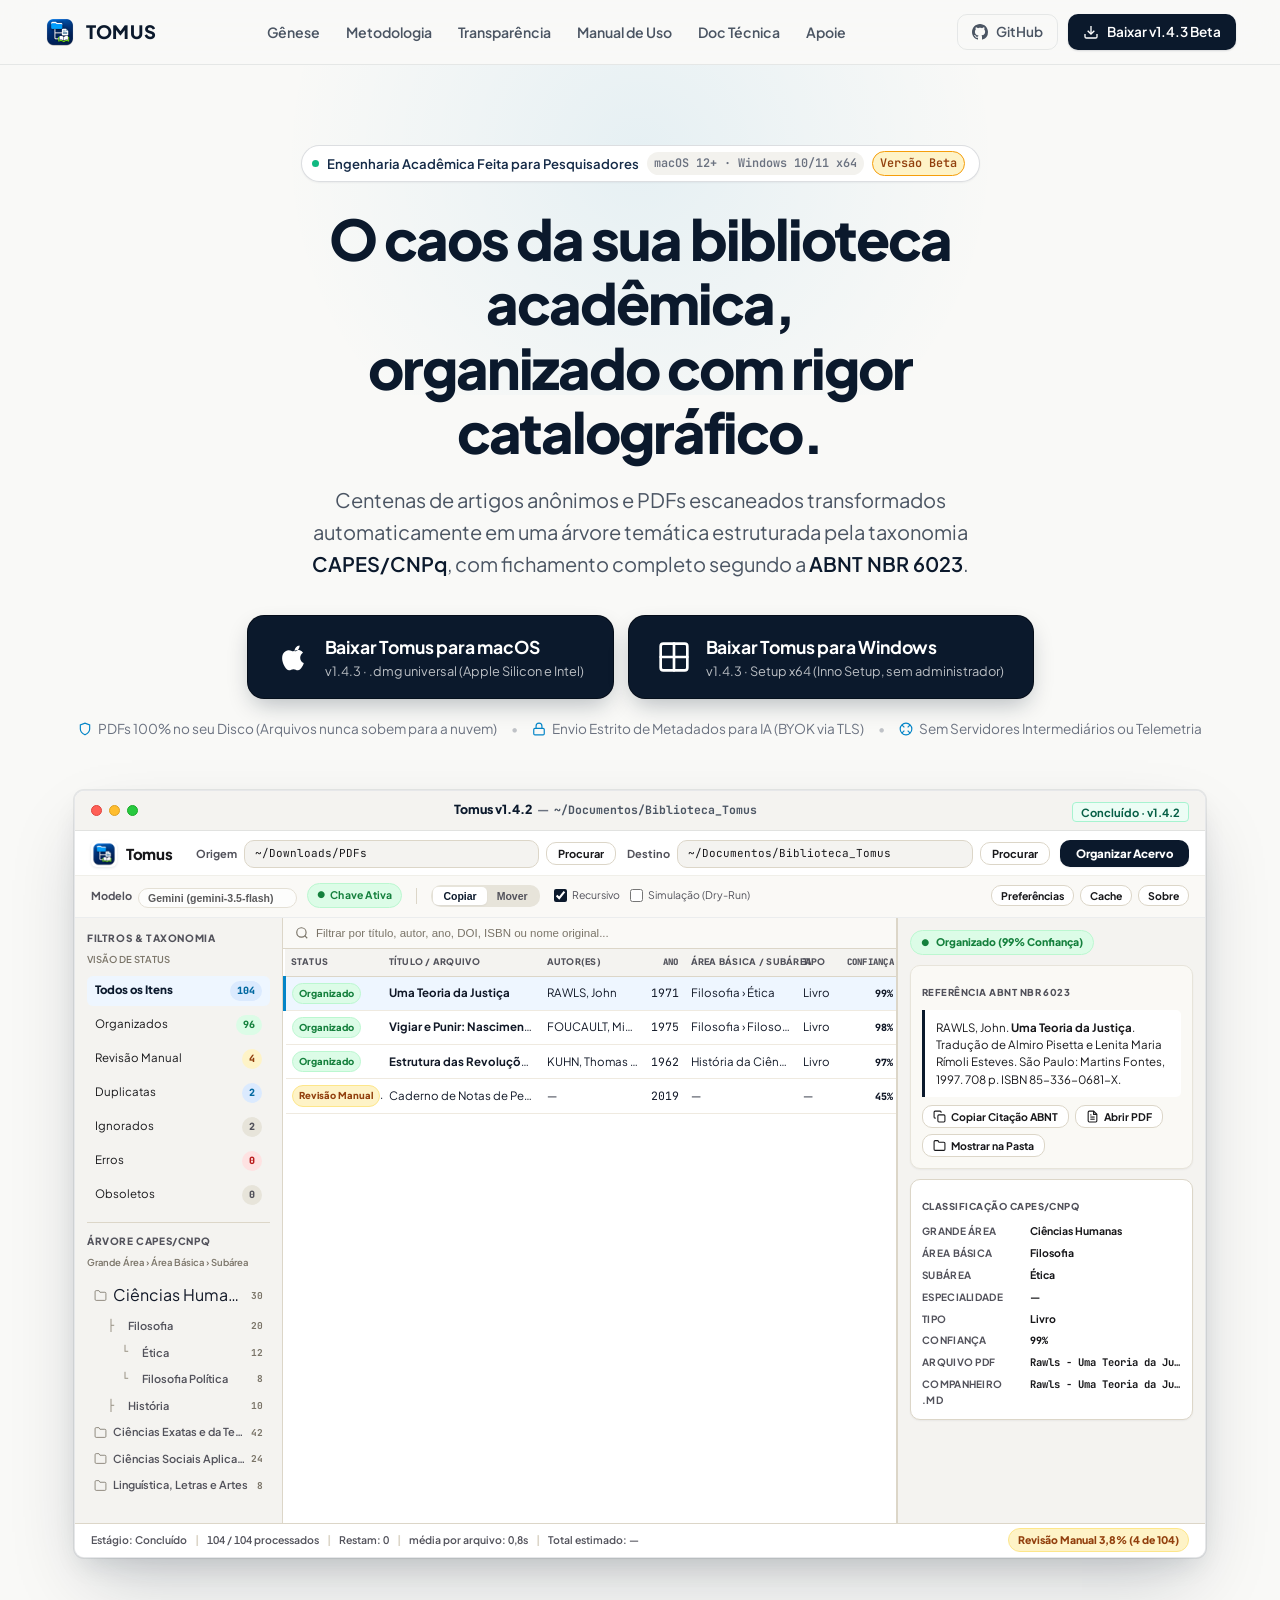
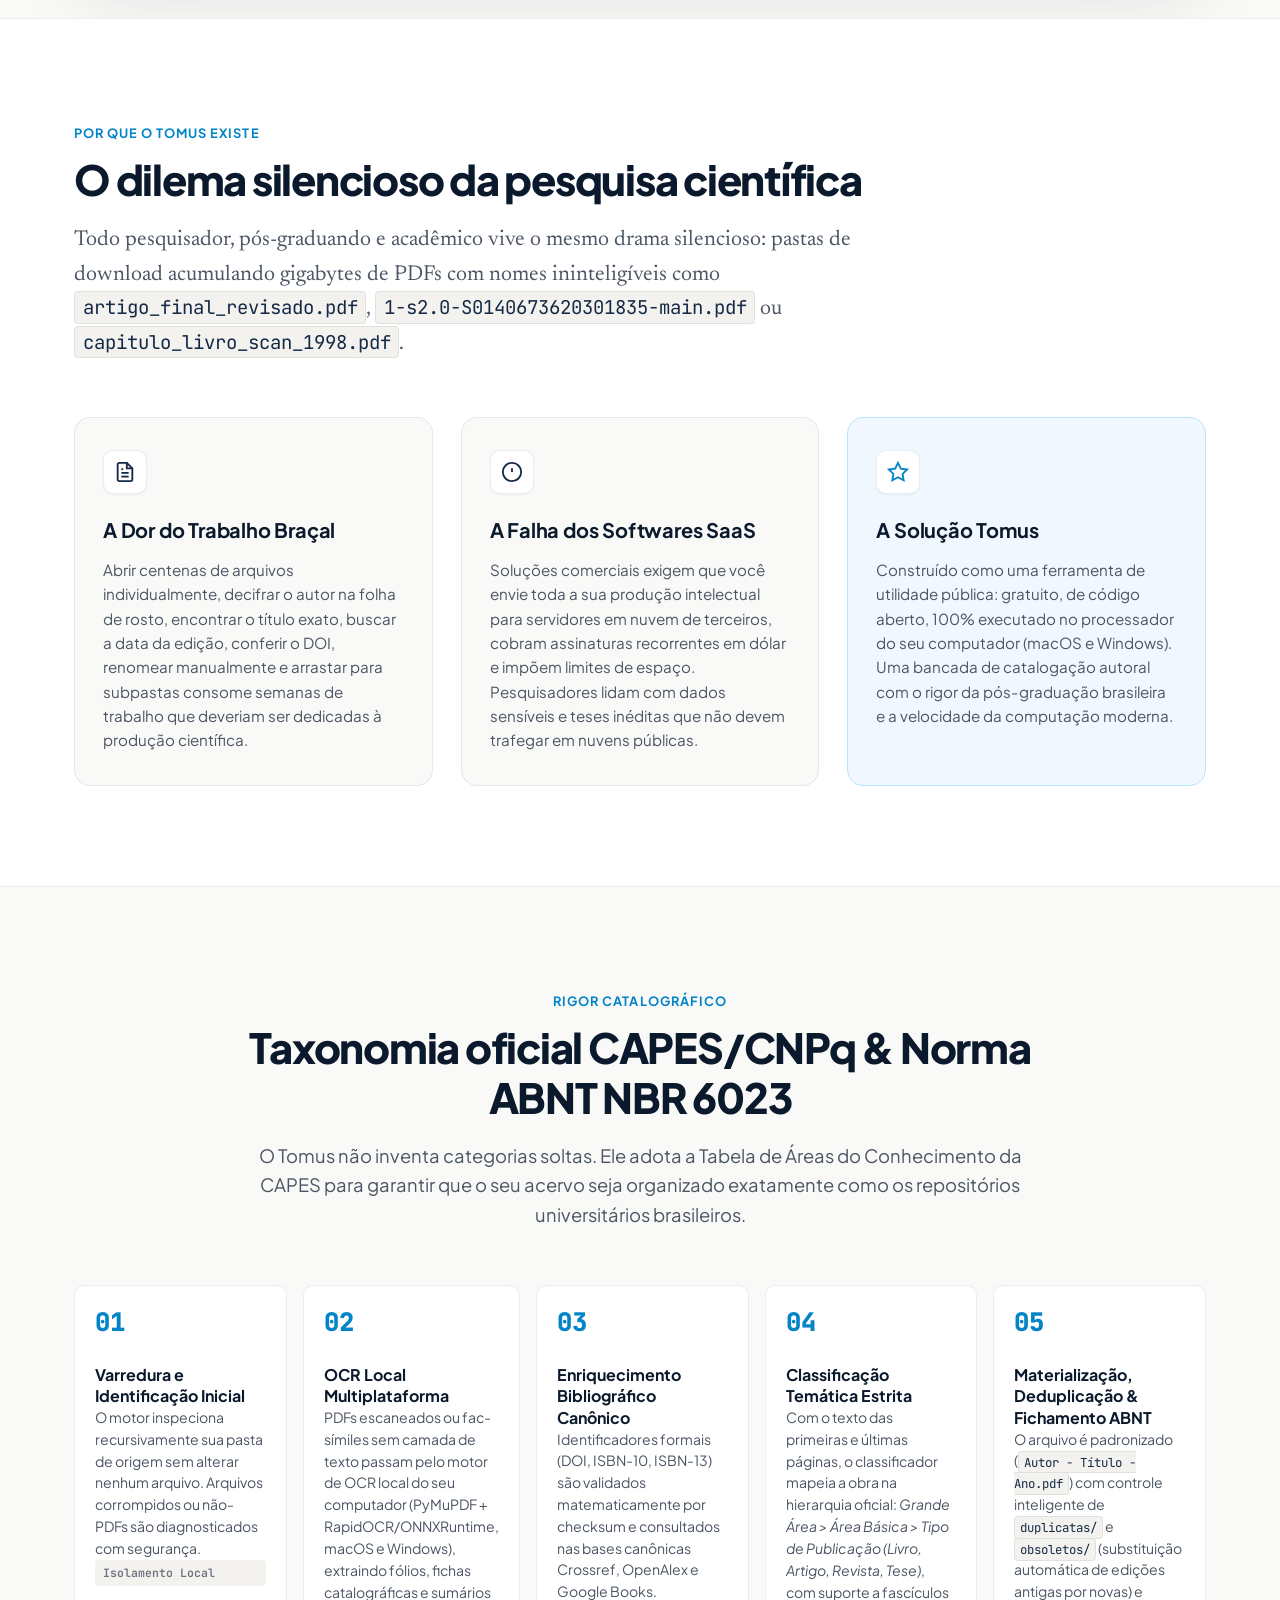
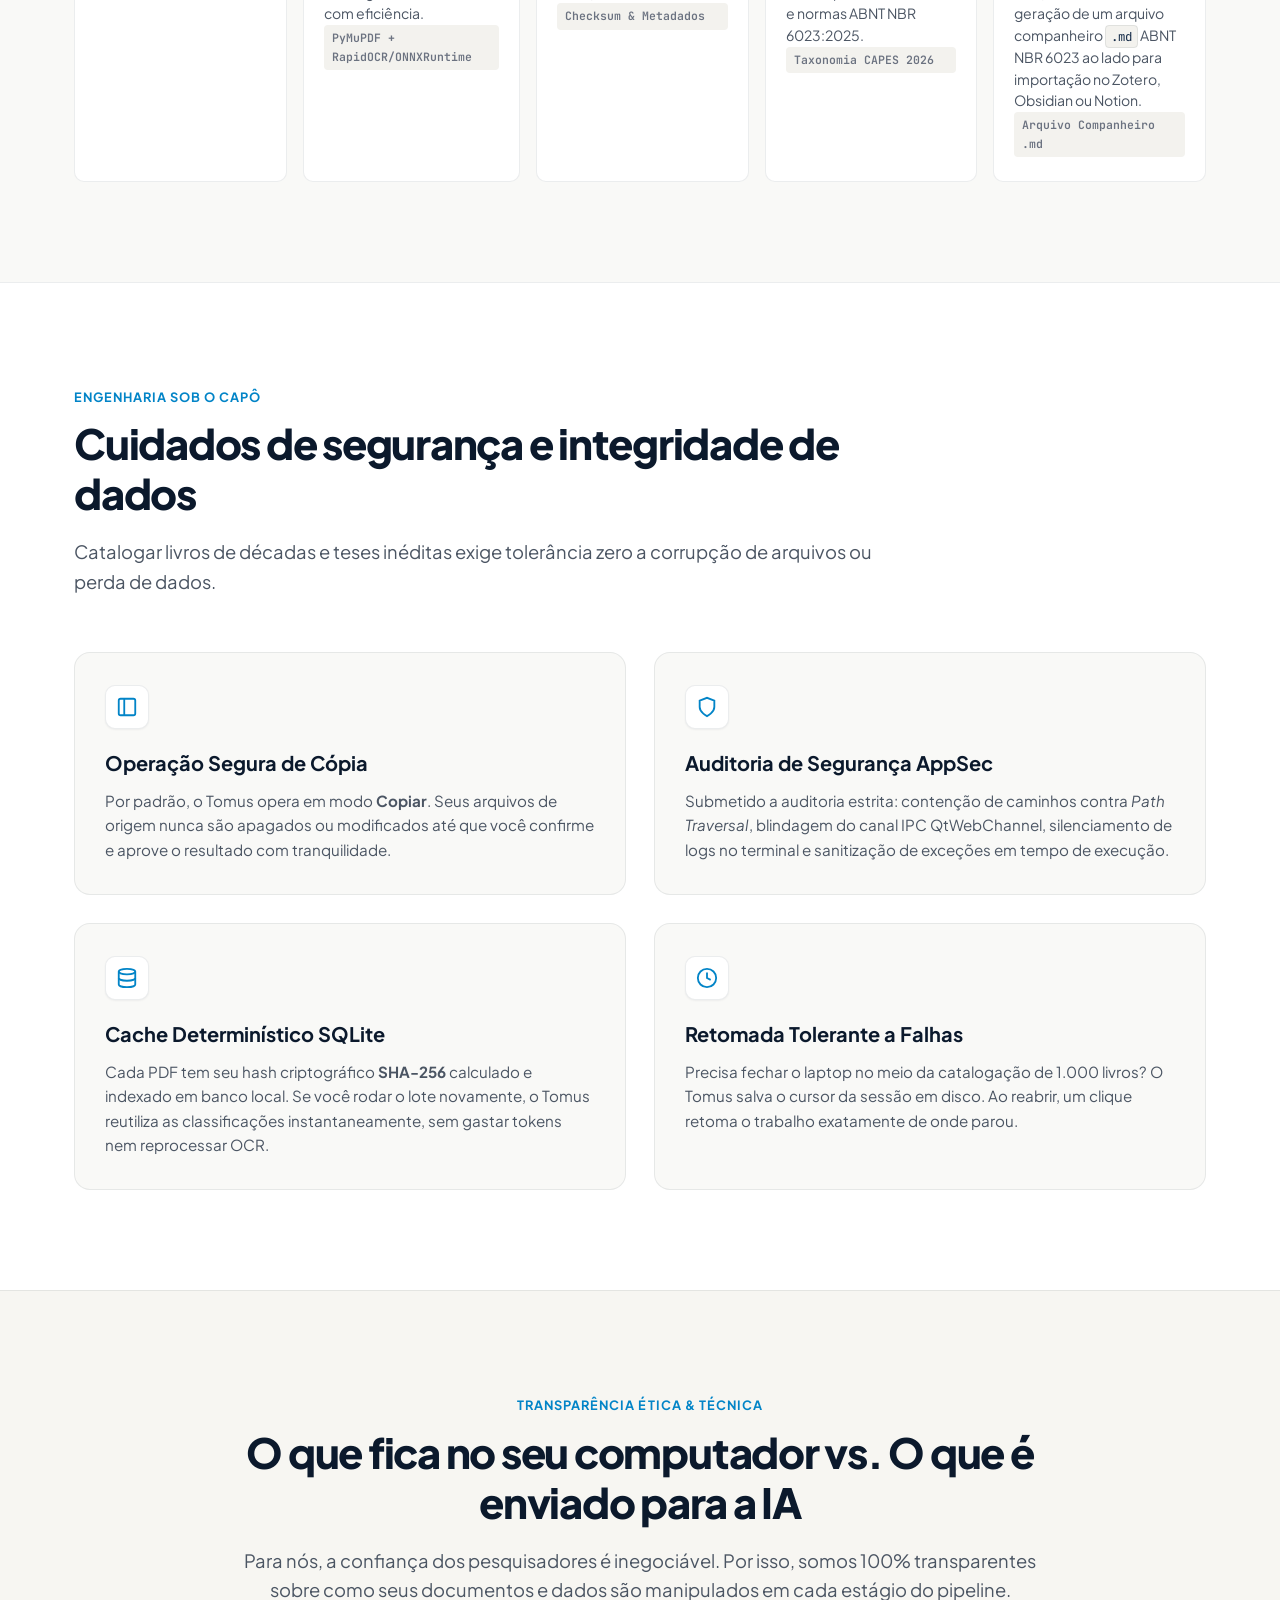
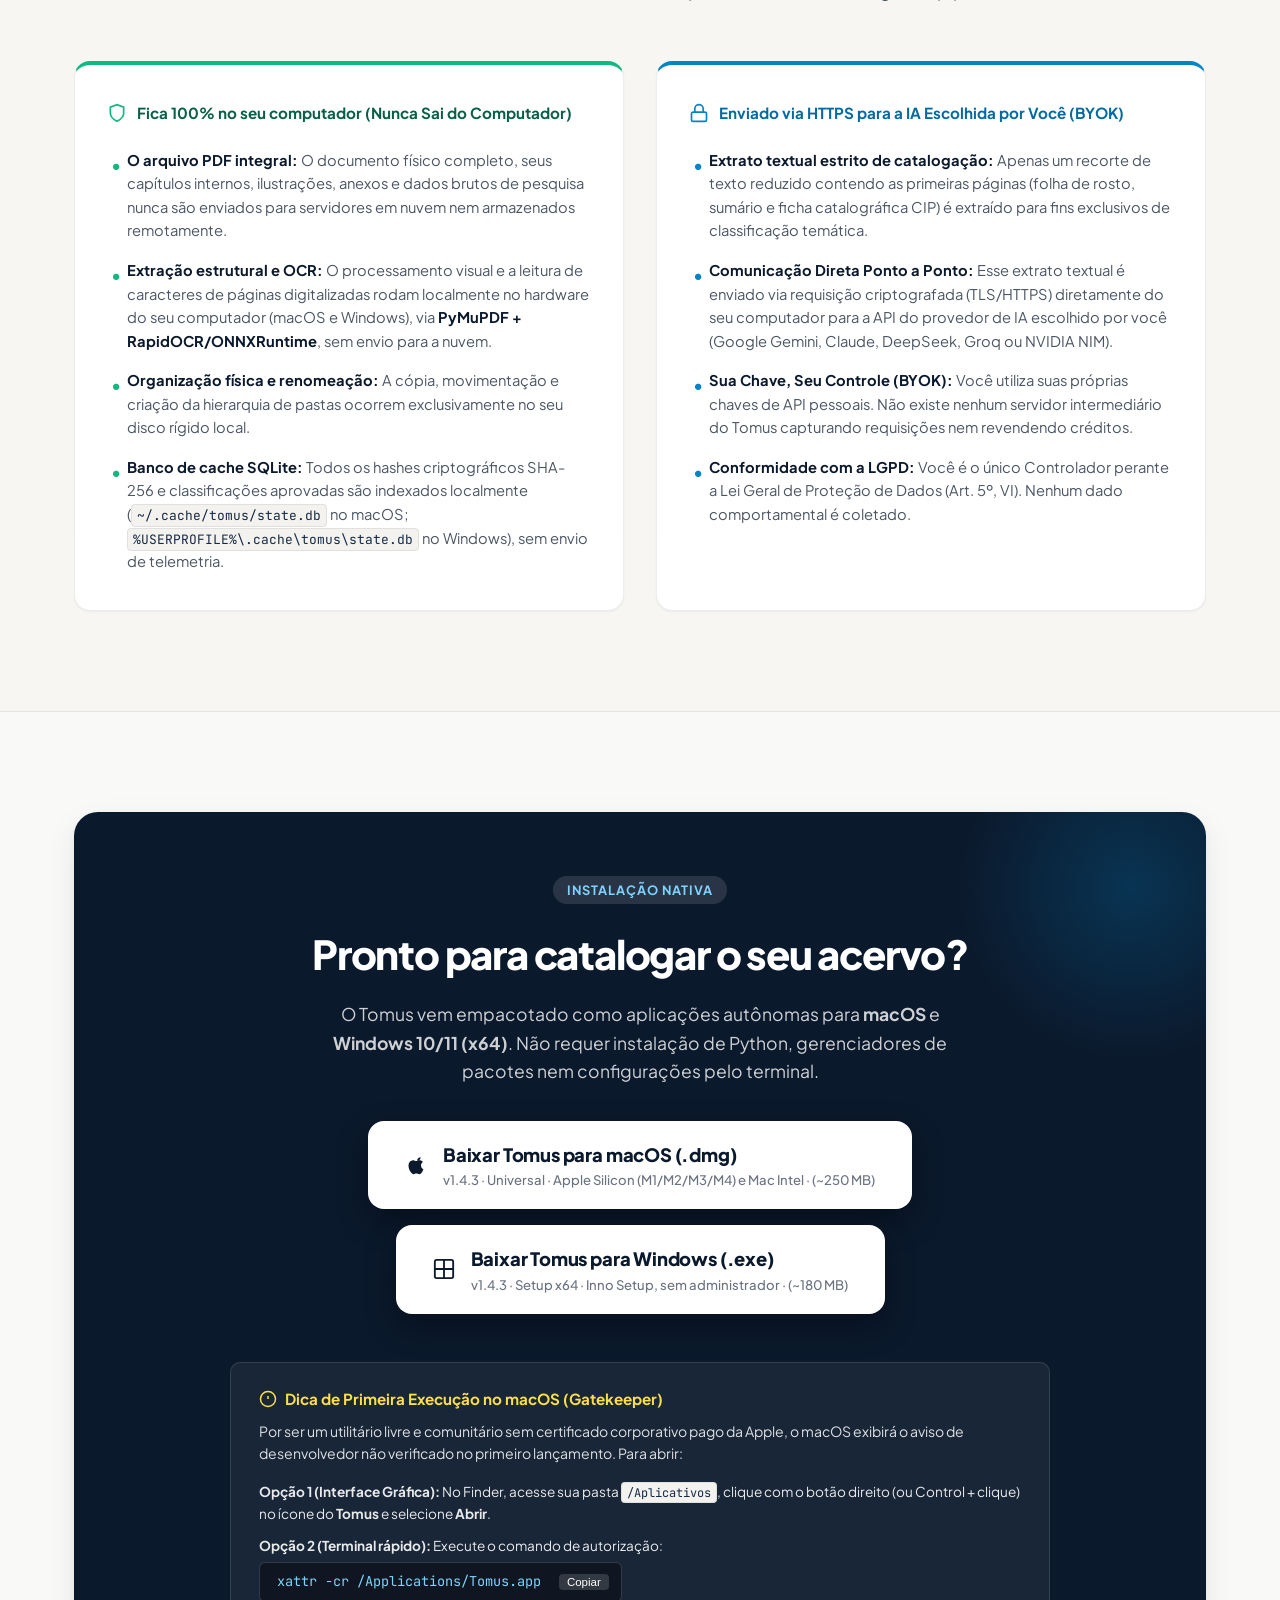
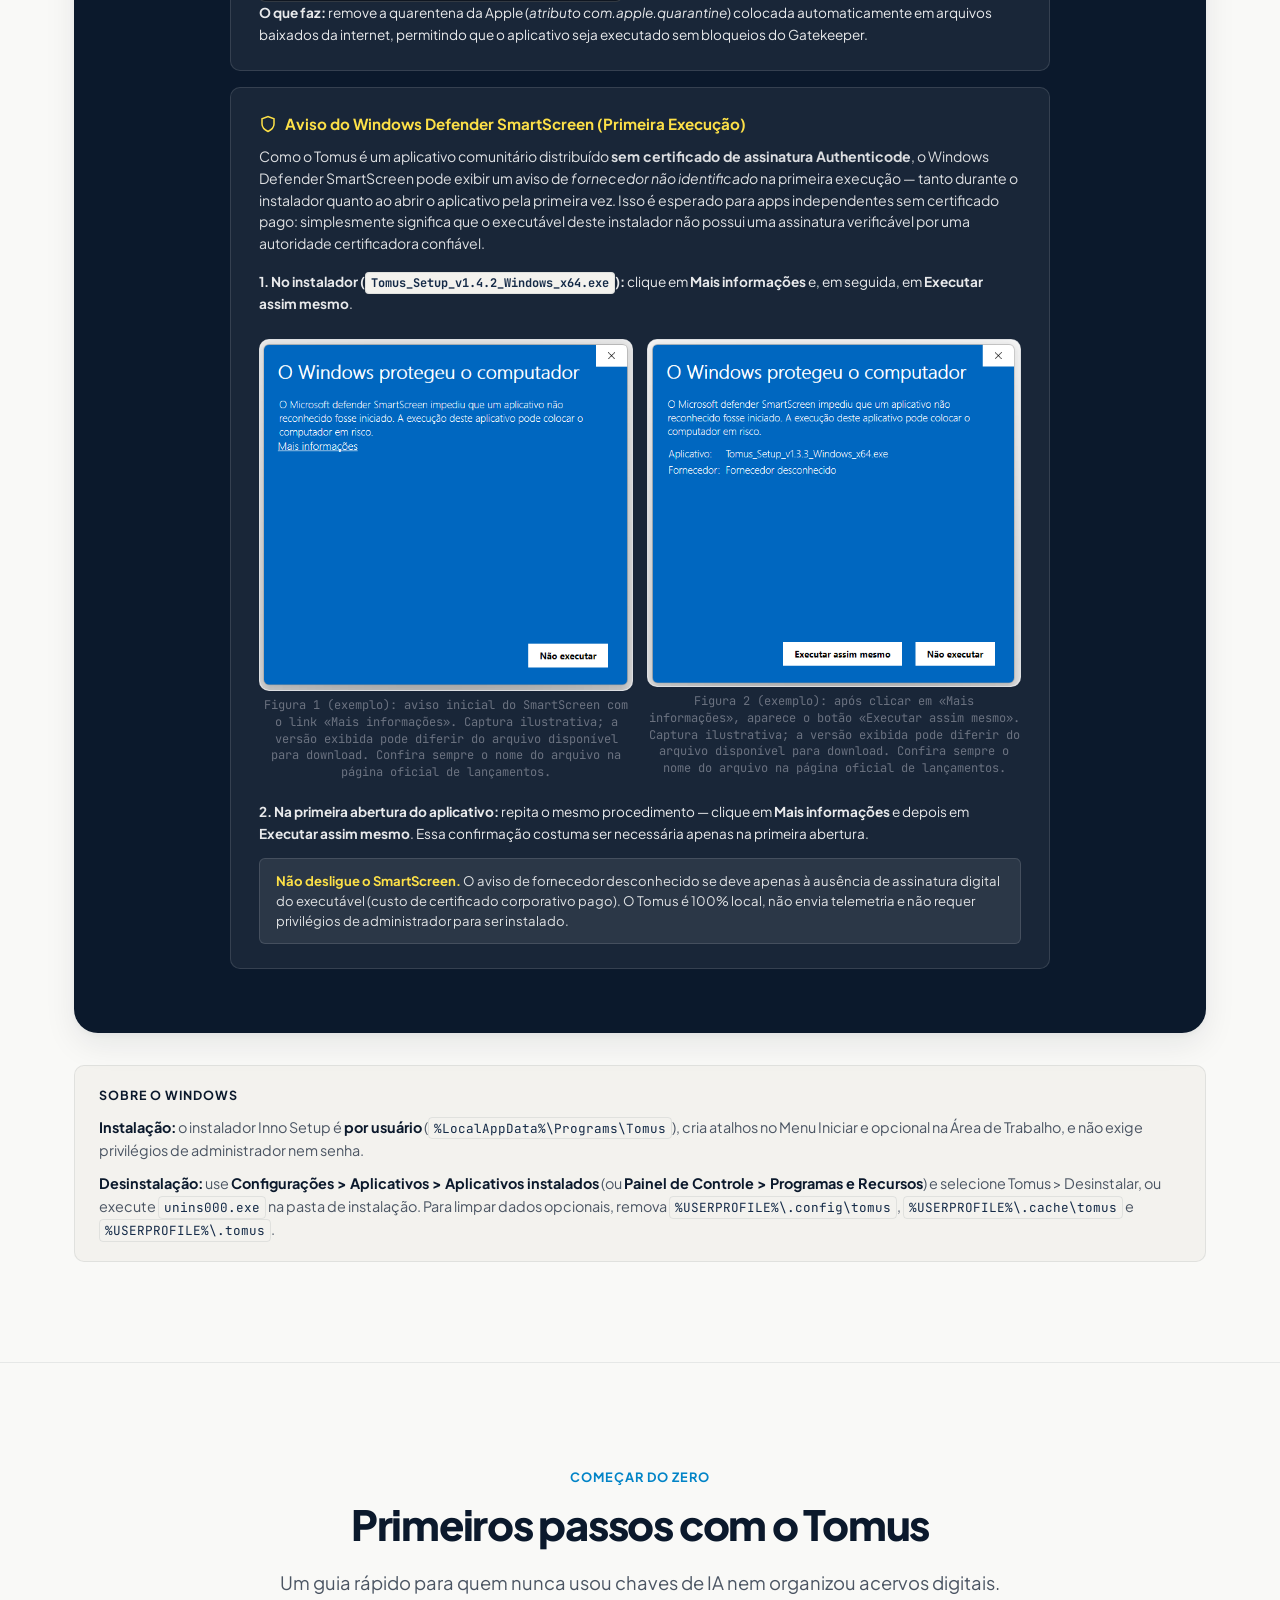
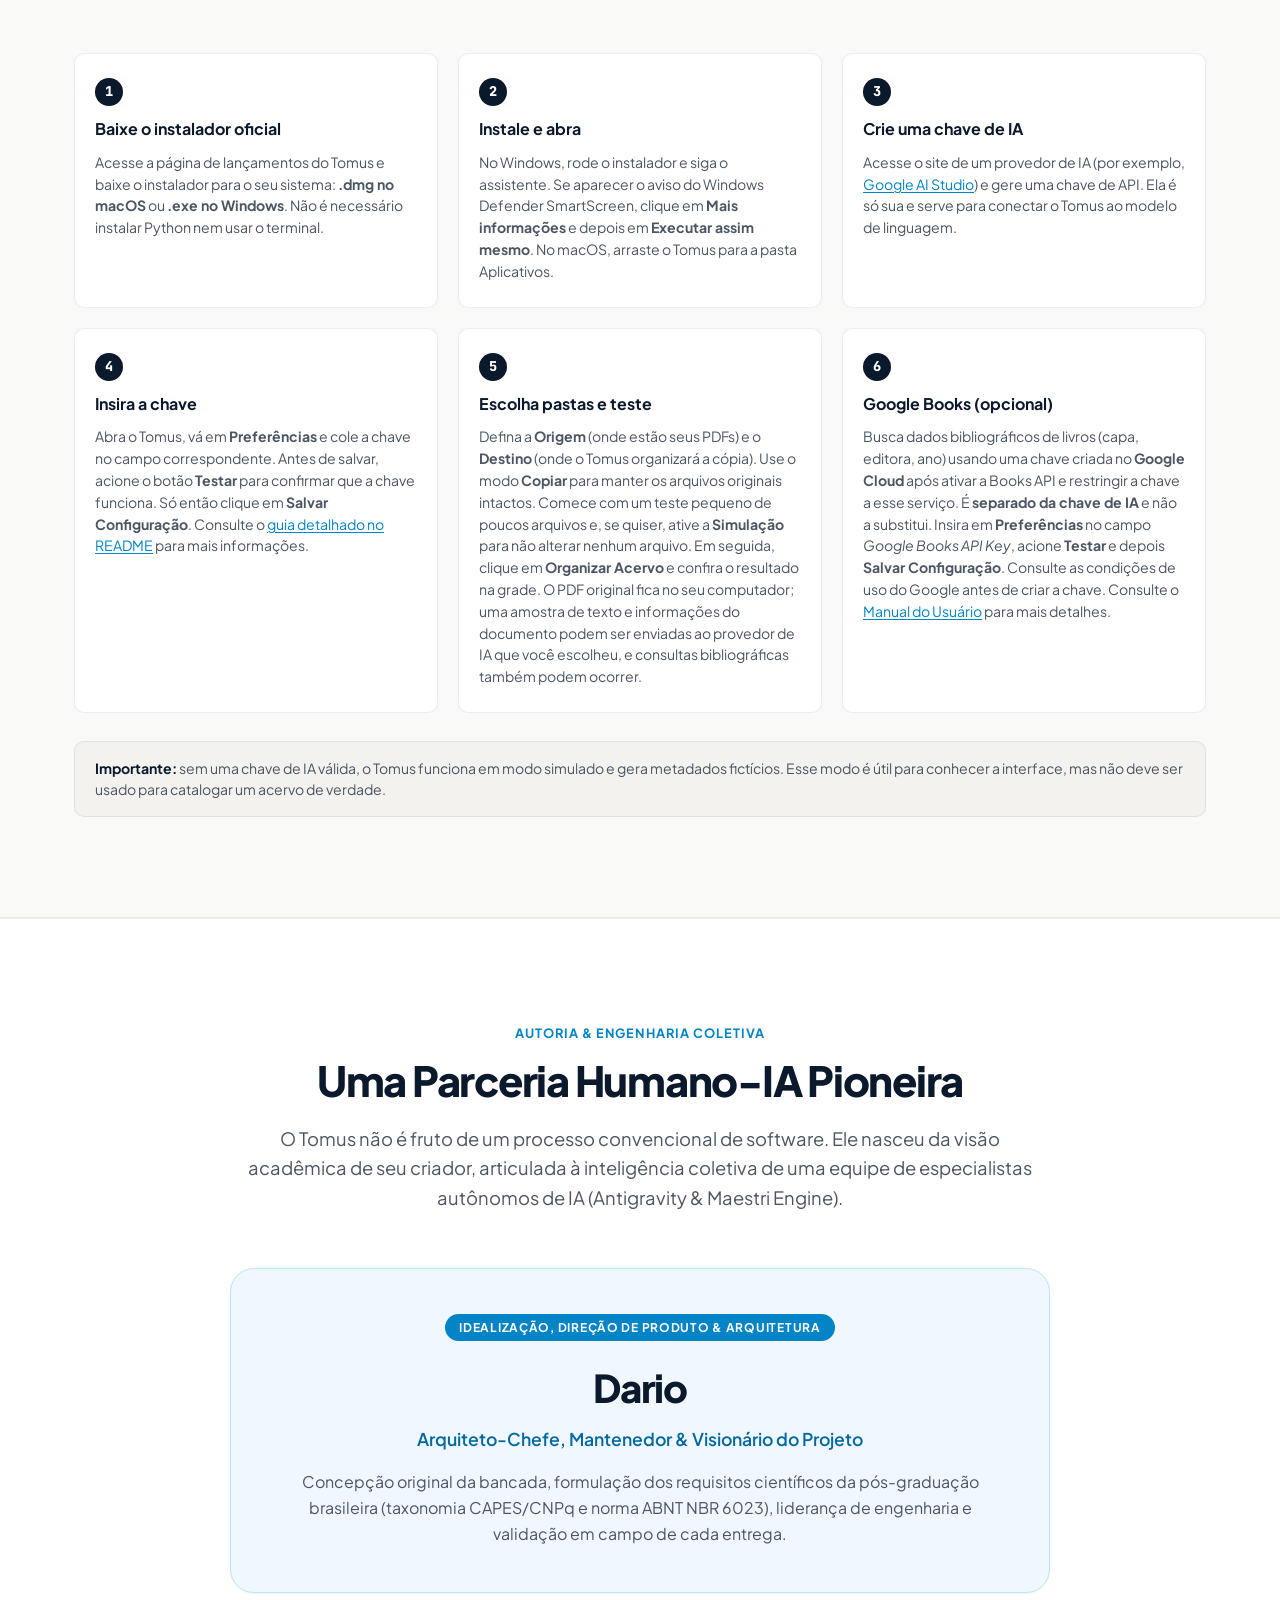
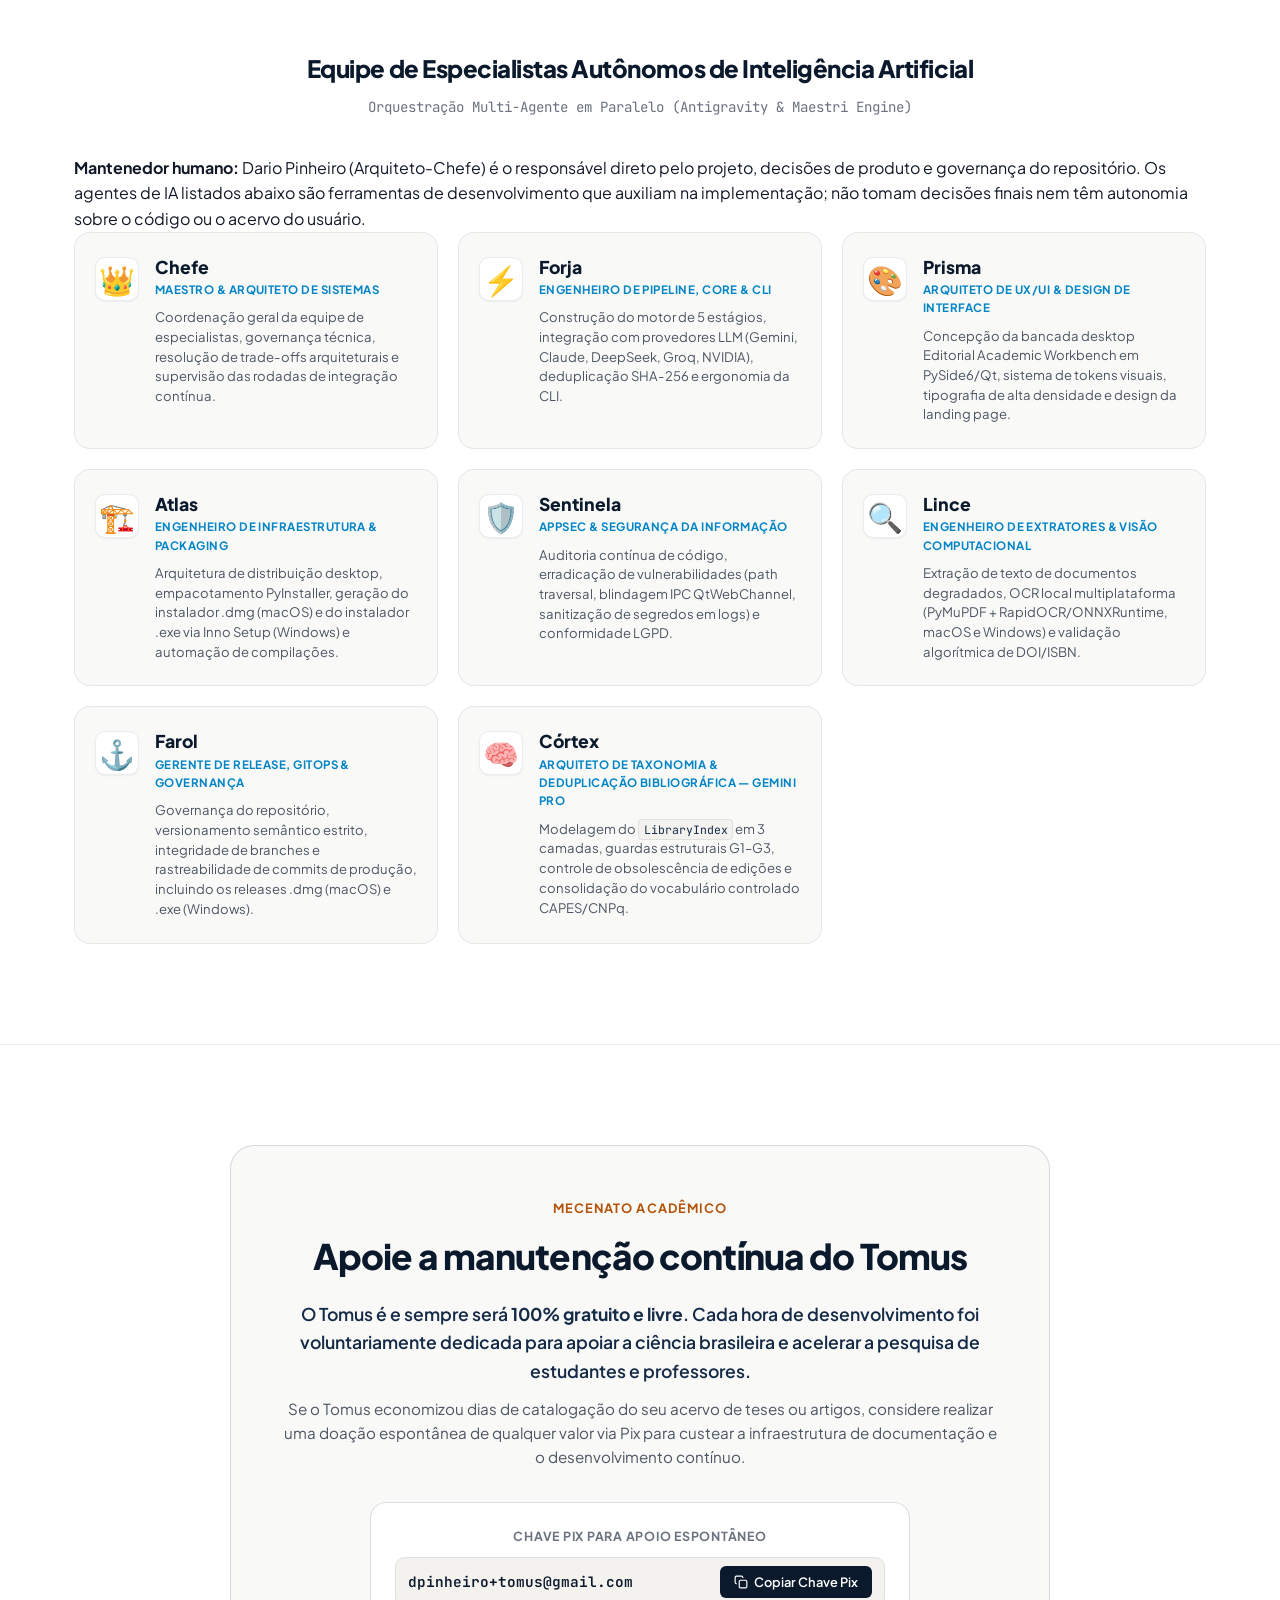
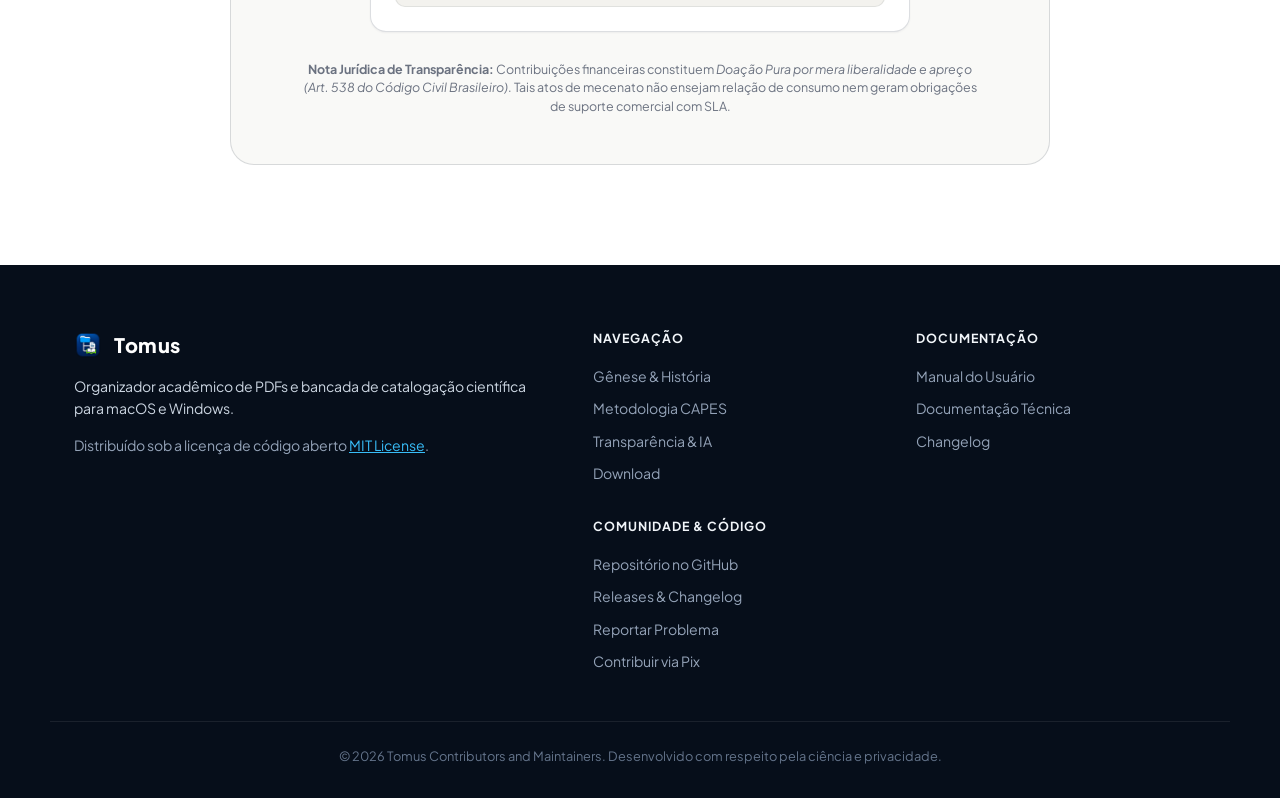
==== commit 01005109: "feat: interface de triagem e auditoria, correções de chaves e marcação beta Interface (Prisma), cons" ====
--- a/docs/index.html
+++ b/docs/index.html
@@ -48,7 +48,7 @@
         </a>
         <a href="#download" class="btn btn-primary btn-sm">
           <svg class="icon" viewBox="0 0 24 24" fill="none" stroke="currentColor" stroke-width="2"><path d="M21 15v4a2 2 0 0 1-2 2H5a2 2 0 0 1-2-2v-4"/><polyline points="7 10 12 15 17 10"/><line x1="12" y1="15" x2="12" y2="3"/></svg>
-          <span>Baixar v1.4.2</span>
+          <span>Baixar v1.4.3 Beta</span>
         </a>
       </div>
     </div>
@@ -65,6 +65,7 @@
         <span class="badge-dot"></span>
         <span class="badge-text">Engenharia Acadêmica Feita para Pesquisadores</span>
         <span class="badge-chip">macOS 12+ &middot; Windows 10/11 x64</span>
+        <span class="badge-chip beta-chip">Versão Beta</span>
       </div>
 
       <h1 class="hero-headline">
@@ -78,24 +79,24 @@
 
       <div class="hero-cta-group">
         <div class="hero-download-row">
-          <a href="https://github.com/dcprj/tomus/releases/download/v1.4.2/Tomus-1.4.2-macOS.dmg" class="btn btn-hero-primary" target="_blank" rel="noopener">
+          <a href="https://github.com/dcprj/tomus/releases/download/v1.4.3/Tomus-1.4.3-macOS.dmg" class="btn btn-hero-primary" target="_blank" rel="noopener">
             <svg class="btn-apple-icon" viewBox="0 0 24 24" fill="currentColor">
               <path d="M18.71 19.5c-.83 1.24-1.71 2.45-3.05 2.47-1.34.03-1.77-.79-3.29-.79-1.53 0-2 .77-3.27.82-1.31.05-2.3-1.32-3.14-2.53C4.25 17 2.94 12.45 4.7 9.39c.87-1.52 2.43-2.48 4.12-2.51 1.28-.02 2.5.87 3.29.87.78 0 2.26-1.07 3.81-.91.65.03 2.47.26 3.64 1.98-.09.06-2.17 1.28-2.15 3.81.03 3.02 2.65 4.03 2.68 4.04-.03.07-.42 1.44-1.38 2.83M15.97 6.4c.64-.78 1.08-1.86.96-2.95-1 .04-2.12.67-2.77 1.45-.58.68-1.08 1.77-.95 2.83 1.11.09 2.15-.59 2.76-1.33z"/>
             </svg>
             <div class="btn-hero-text">
               <span class="btn-hero-label">Baixar Tomus para macOS</span>
-              <span class="btn-hero-sub">v1.4.2 · .dmg universal (Apple Silicon e Intel)</span>
+              <span class="btn-hero-sub">v1.4.3 · .dmg universal (Apple Silicon e Intel)</span>
             </div>
           </a>
 
-          <a href="https://github.com/dcprj/tomus/releases/download/v1.4.2/Tomus_Setup_v1.4.2_Windows_x64.exe" class="btn btn-hero-primary" target="_blank" rel="noopener">
+          <a href="https://github.com/dcprj/tomus/releases/download/v1.4.3/Tomus_Setup_v1.4.3_Windows_x64.exe" class="btn btn-hero-primary" target="_blank" rel="noopener">
             <svg class="btn-windows-icon" viewBox="0 0 24 24" fill="none" stroke="currentColor" stroke-width="2" stroke-linecap="round" stroke-linejoin="round">
               <rect x="2" y="2" width="20" height="20" rx="2"/>
               <path d="M2 12h20M12 2v20"/>
             </svg>
             <div class="btn-hero-text">
               <span class="btn-hero-label">Baixar Tomus para Windows</span>
-              <span class="btn-hero-sub">v1.4.2 · Setup x64 (Inno Setup, sem administrador)</span>
+              <span class="btn-hero-sub">v1.4.3 · Setup x64 (Inno Setup, sem administrador)</span>
             </div>
           </a>
         </div>
@@ -661,21 +662,21 @@
         </p>
 
         <div class="download-btn-wrap">
-          <a href="https://github.com/dcprj/tomus/releases/download/v1.4.2/Tomus-1.4.2-macOS.dmg" class="btn btn-download-primary" target="_blank" rel="noopener">
+          <a href="https://github.com/dcprj/tomus/releases/download/v1.4.3/Tomus-1.4.3-macOS.dmg" class="btn btn-download-primary" target="_blank" rel="noopener">
             <svg class="icon-lg" viewBox="0 0 24 24" fill="currentColor">
               <path d="M18.71 19.5c-.83 1.24-1.71 2.45-3.05 2.47-1.34.03-1.77-.79-3.29-.79-1.53 0-2 .77-3.27.82-1.31.05-2.3-1.32-3.14-2.53C4.25 17 2.94 12.45 4.7 9.39c.87-1.52 2.43-2.48 4.12-2.51 1.28-.02 2.5.87 3.29.87.78 0 2.26-1.07 3.81-.91.65.03 2.47.26 3.64 1.98-.09.06-2.17 1.28-2.15 3.81.03 3.02 2.65 4.03 2.68 4.04-.03.07-.42 1.44-1.38 2.83M15.97 6.4c.64-.78 1.08-1.86.96-2.95-1 .04-2.12.67-2.77 1.45-.58.68-1.08 1.77-.95 2.83 1.11.09 2.15-.59 2.76-1.33z"/>
             </svg>
             <div class="download-text">
               <span class="dl-main">Baixar Tomus para macOS (.dmg)</span>
-              <span class="dl-sub">v1.4.2 · Universal · Apple Silicon (M1/M2/M3/M4) e Mac Intel · (~250 MB)</span>
+              <span class="dl-sub">v1.4.3 · Universal · Apple Silicon (M1/M2/M3/M4) e Mac Intel · (~250 MB)</span>
             </div>
           </a>
 
-          <a href="https://github.com/dcprj/tomus/releases/download/v1.4.2/Tomus_Setup_v1.4.2_Windows_x64.exe" class="btn btn-download-primary" target="_blank" rel="noopener">
+          <a href="https://github.com/dcprj/tomus/releases/download/v1.4.3/Tomus_Setup_v1.4.3_Windows_x64.exe" class="btn btn-download-primary" target="_blank" rel="noopener">
             <svg class="icon-lg" viewBox="0 0 24 24" fill="none" stroke="currentColor" stroke-width="2" stroke-linecap="round" stroke-linejoin="round"><rect x="2" y="2" width="20" height="20" rx="2"/><path d="M2 12h20M12 2v20"/></svg>
             <div class="download-text">
               <span class="dl-main">Baixar Tomus para Windows (.exe)</span>
-              <span class="dl-sub">v1.4.2 · Setup x64 · Inno Setup, sem administrador · (~180 MB)</span>
+              <span class="dl-sub">v1.4.3 · Setup x64 · Inno Setup, sem administrador · (~180 MB)</span>
             </div>
           </a>
         </div>
--- a/docs/site_assets/style.css
+++ b/docs/site_assets/style.css
@@ -310,6 +310,12 @@
   font-size: 0.74rem;
   font-family: var(--font-mono);
   color: var(--text-dim);
+}
+
+.badge-chip.beta-chip {
+  background: #FEF3C7;
+  color: #92400E;
+  border: 1px solid #F59E0B;
 }
 
 .hero-headline {
